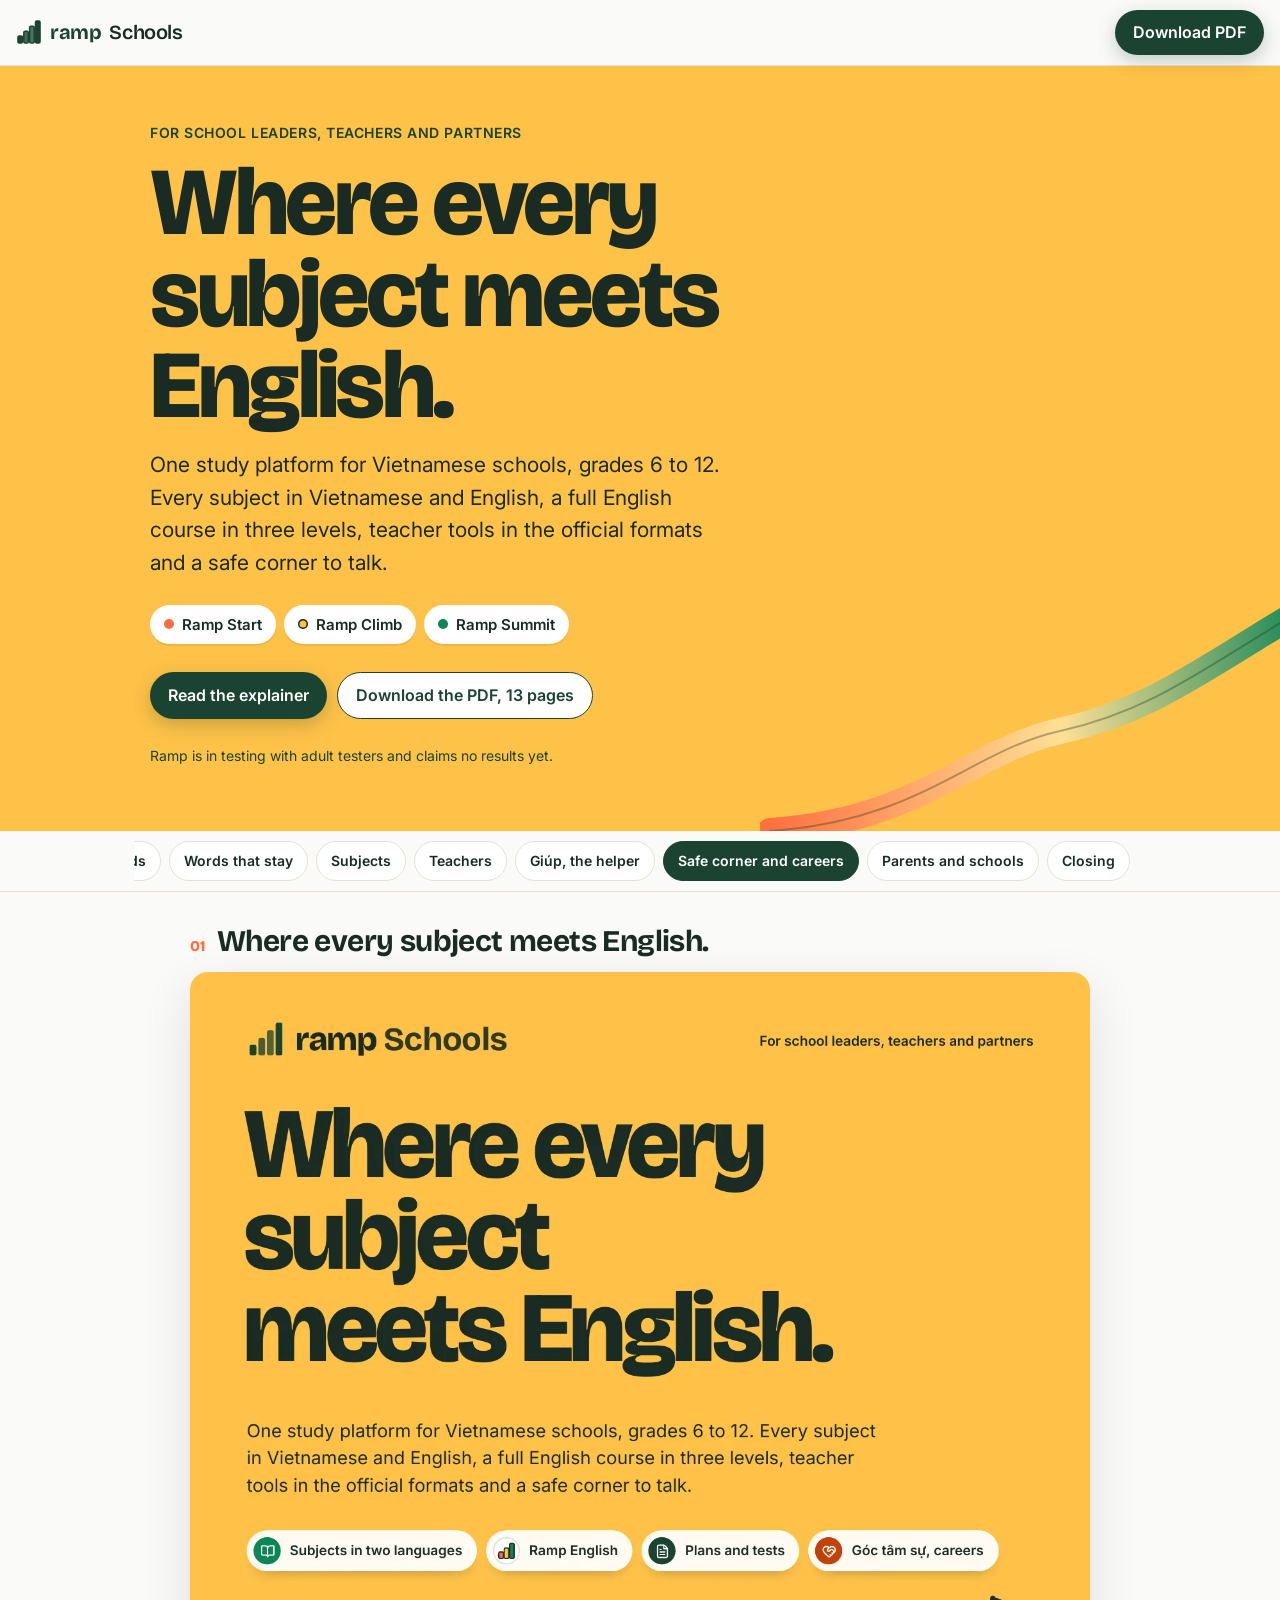
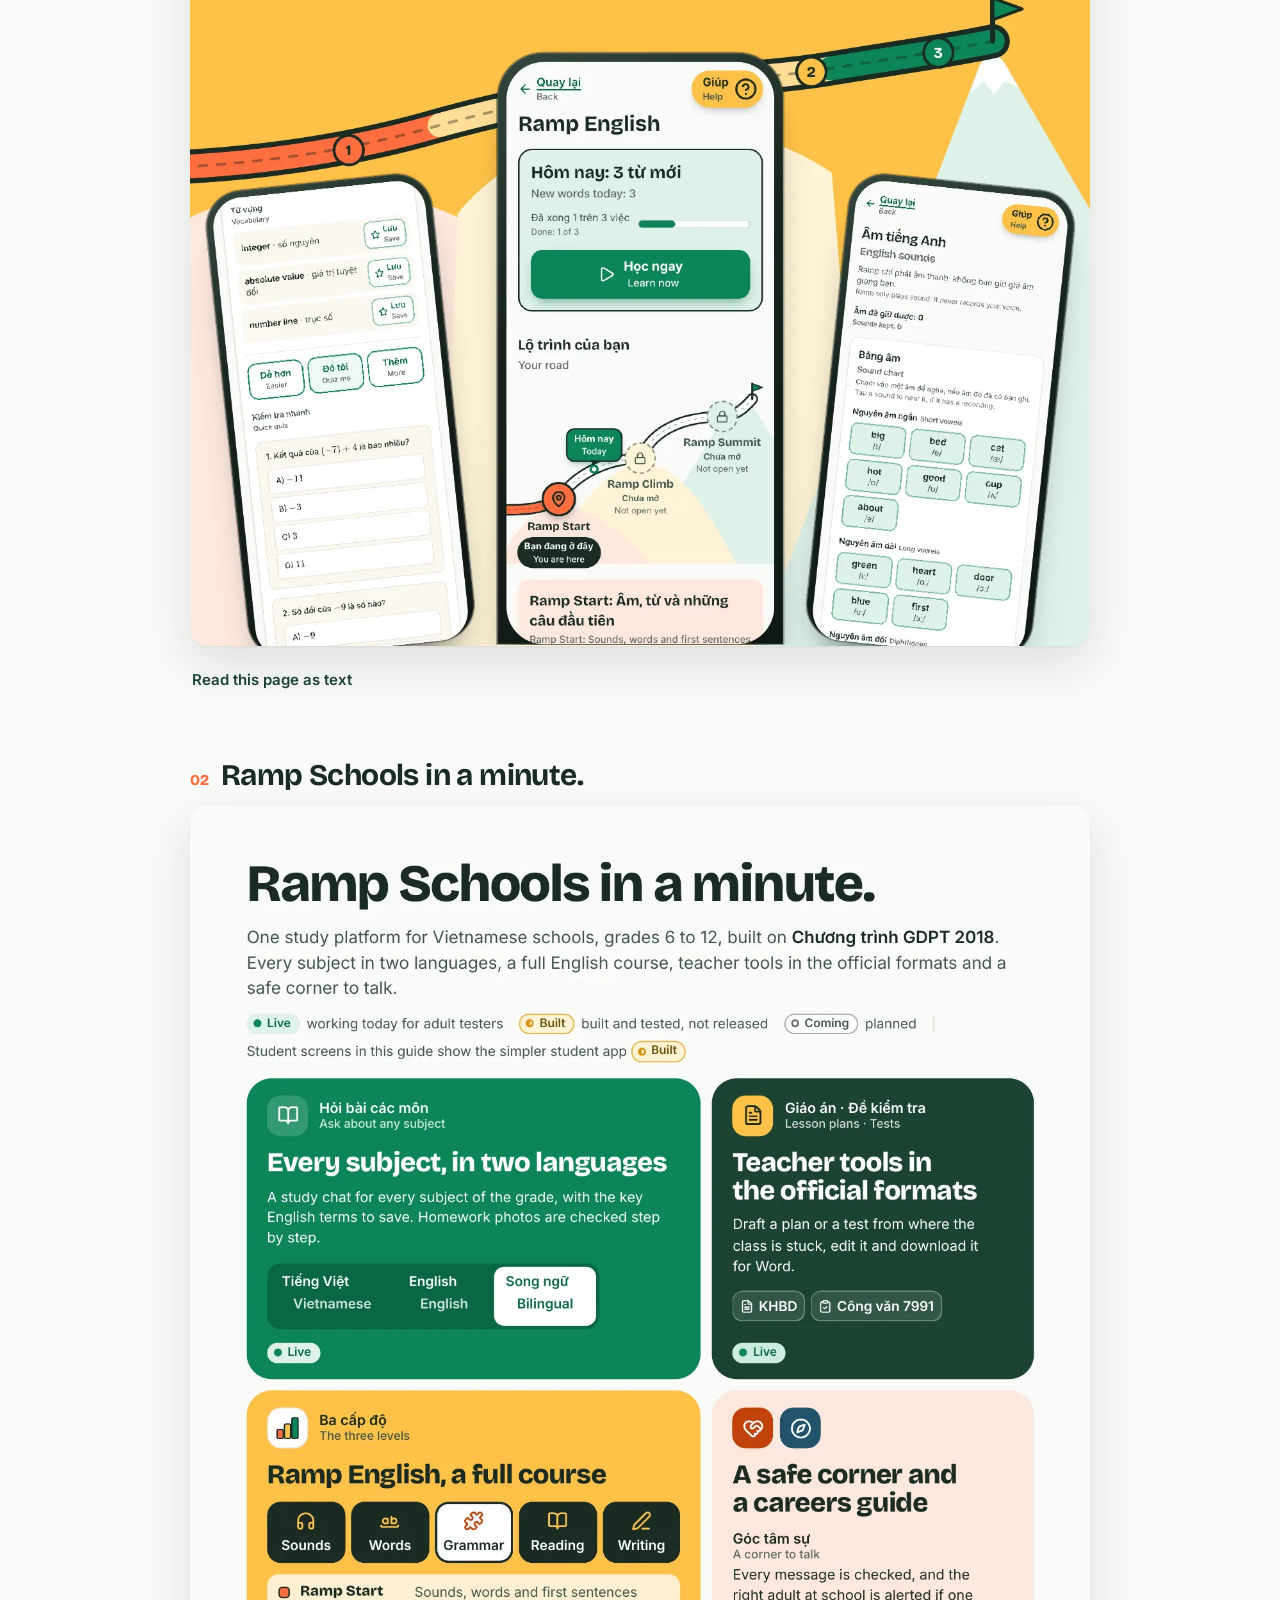
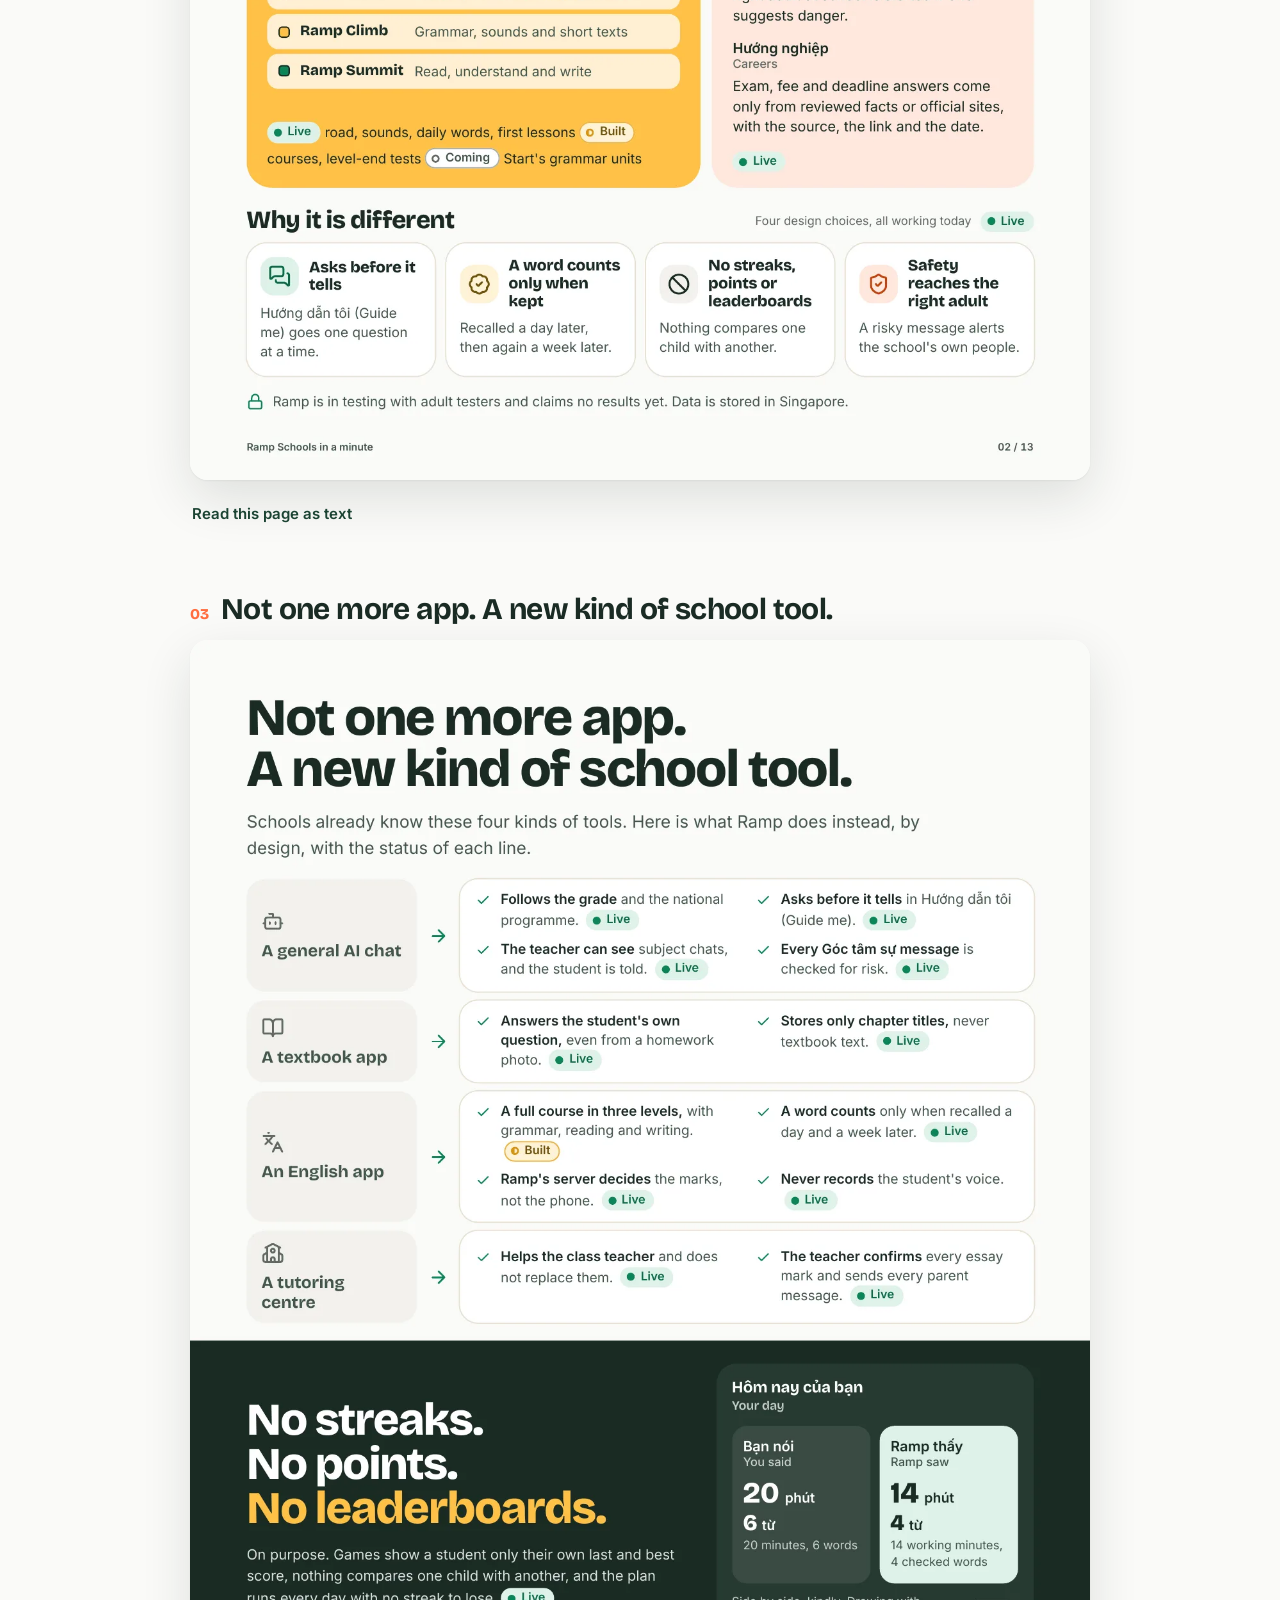
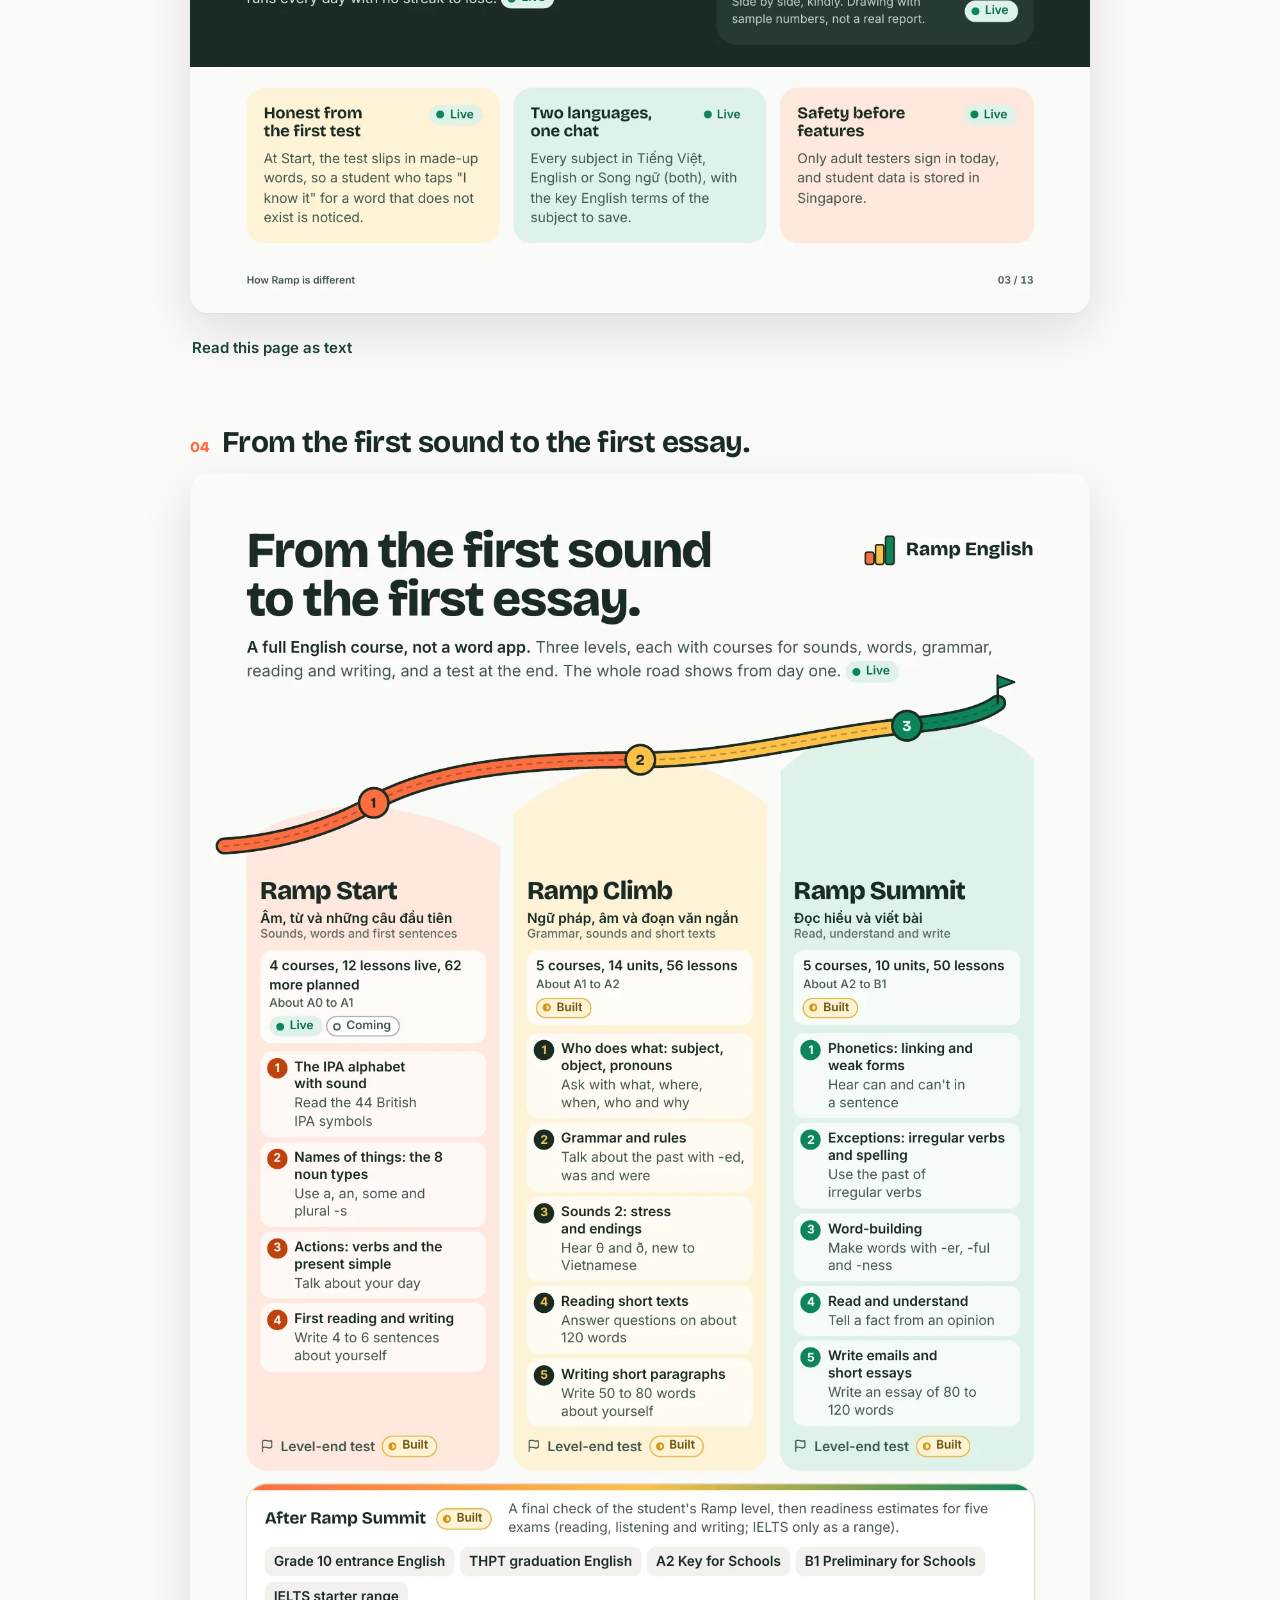
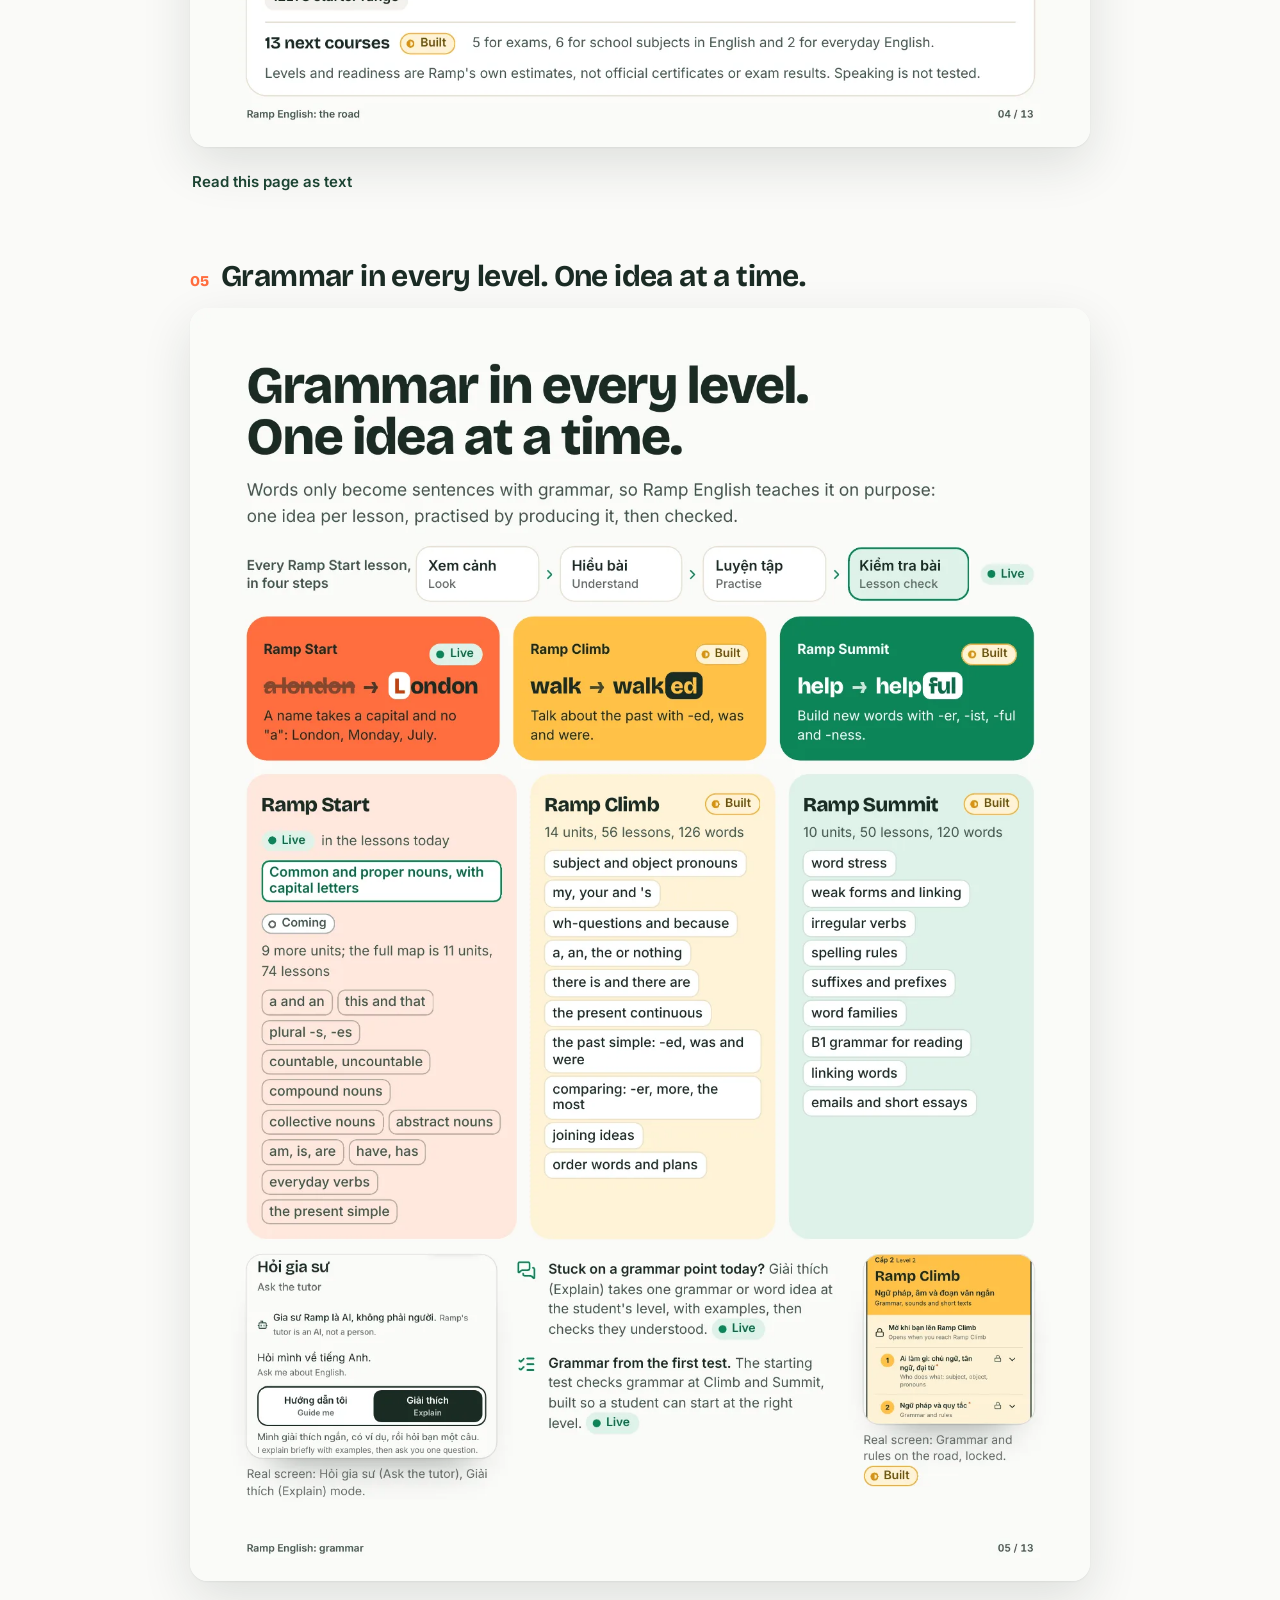
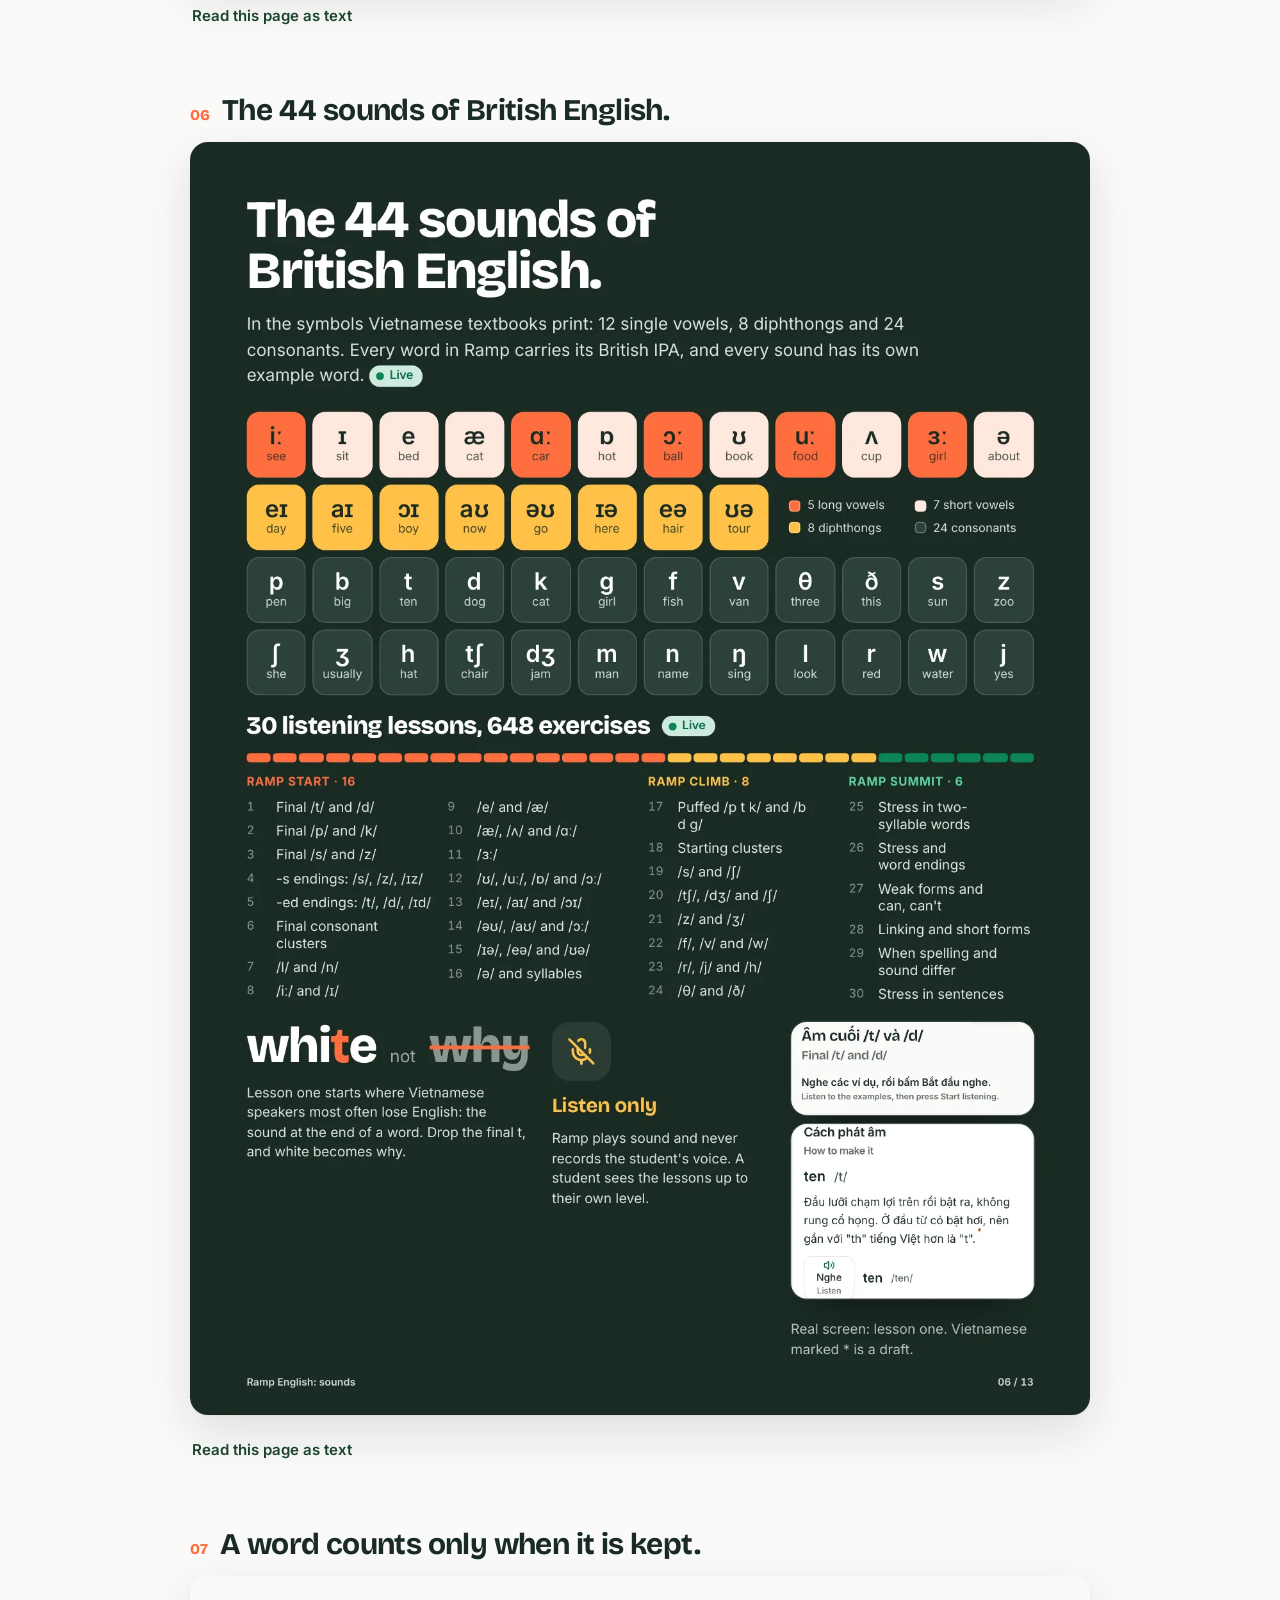
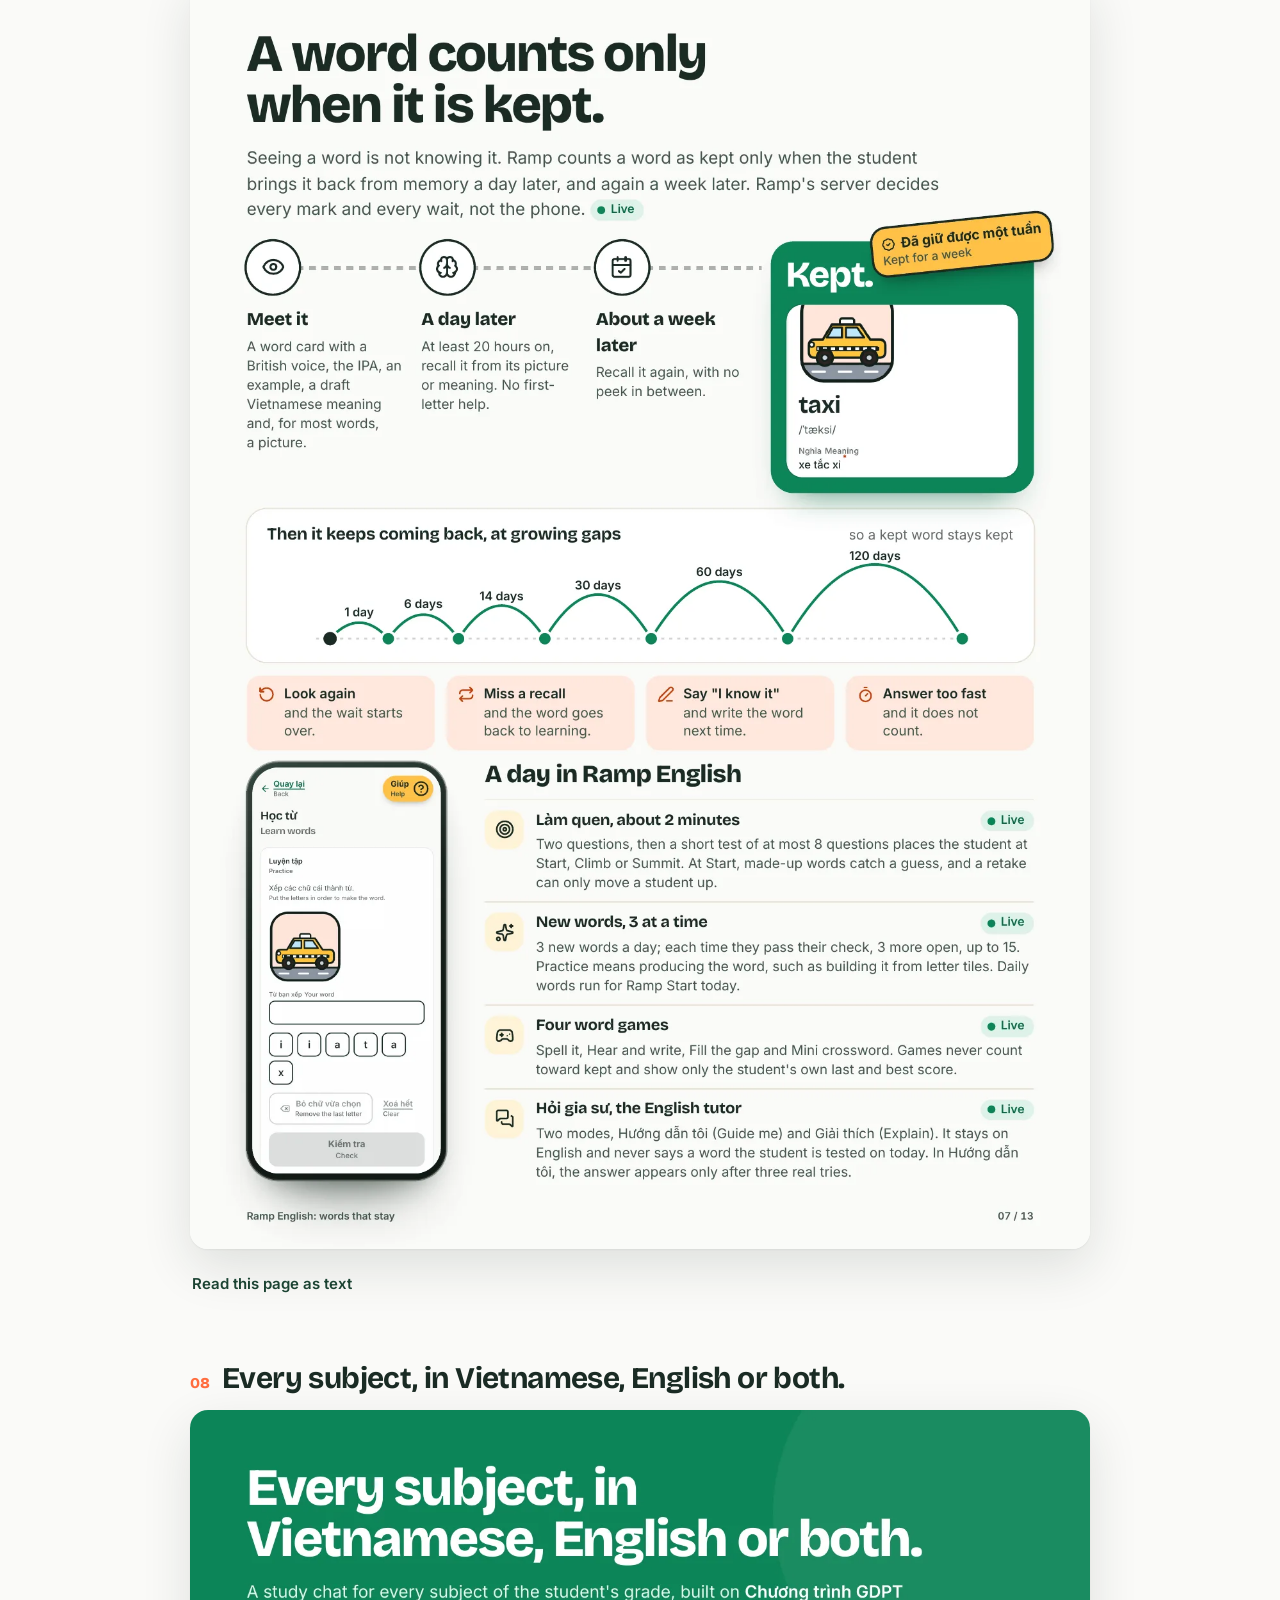
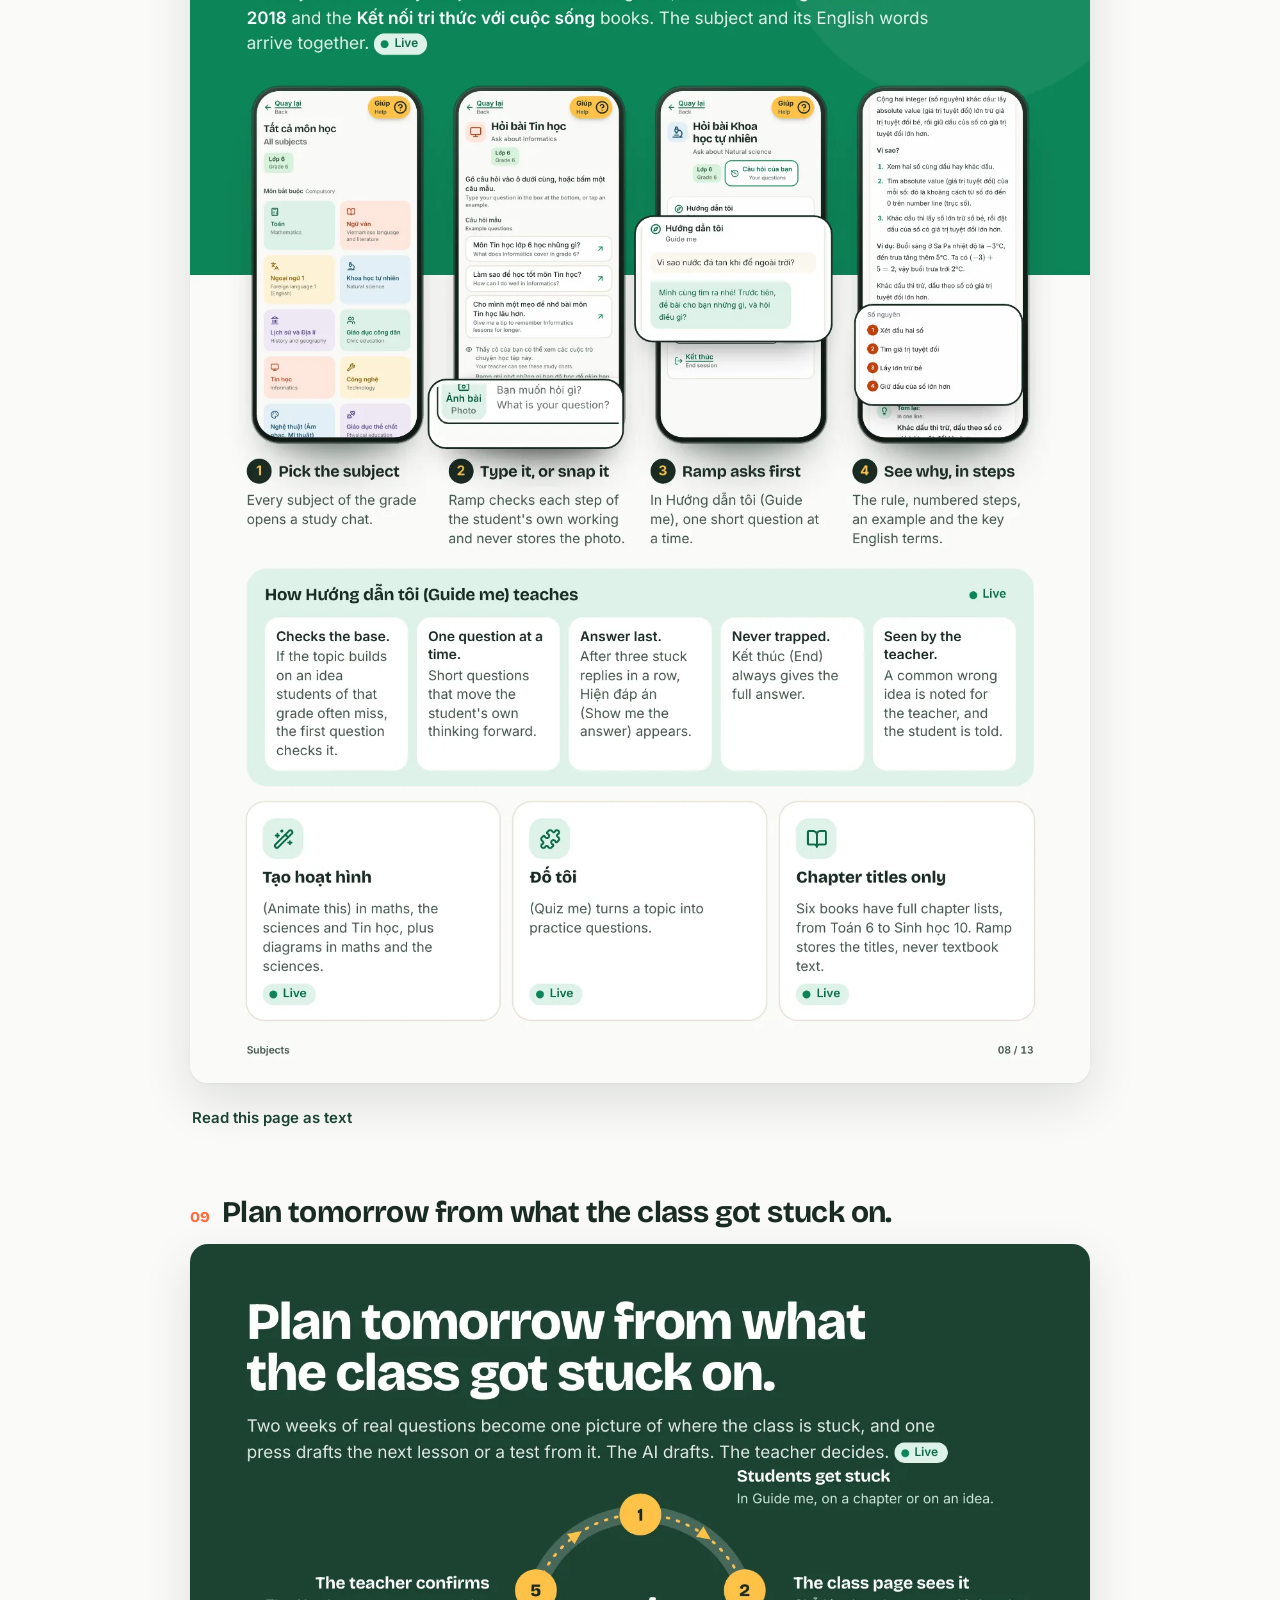
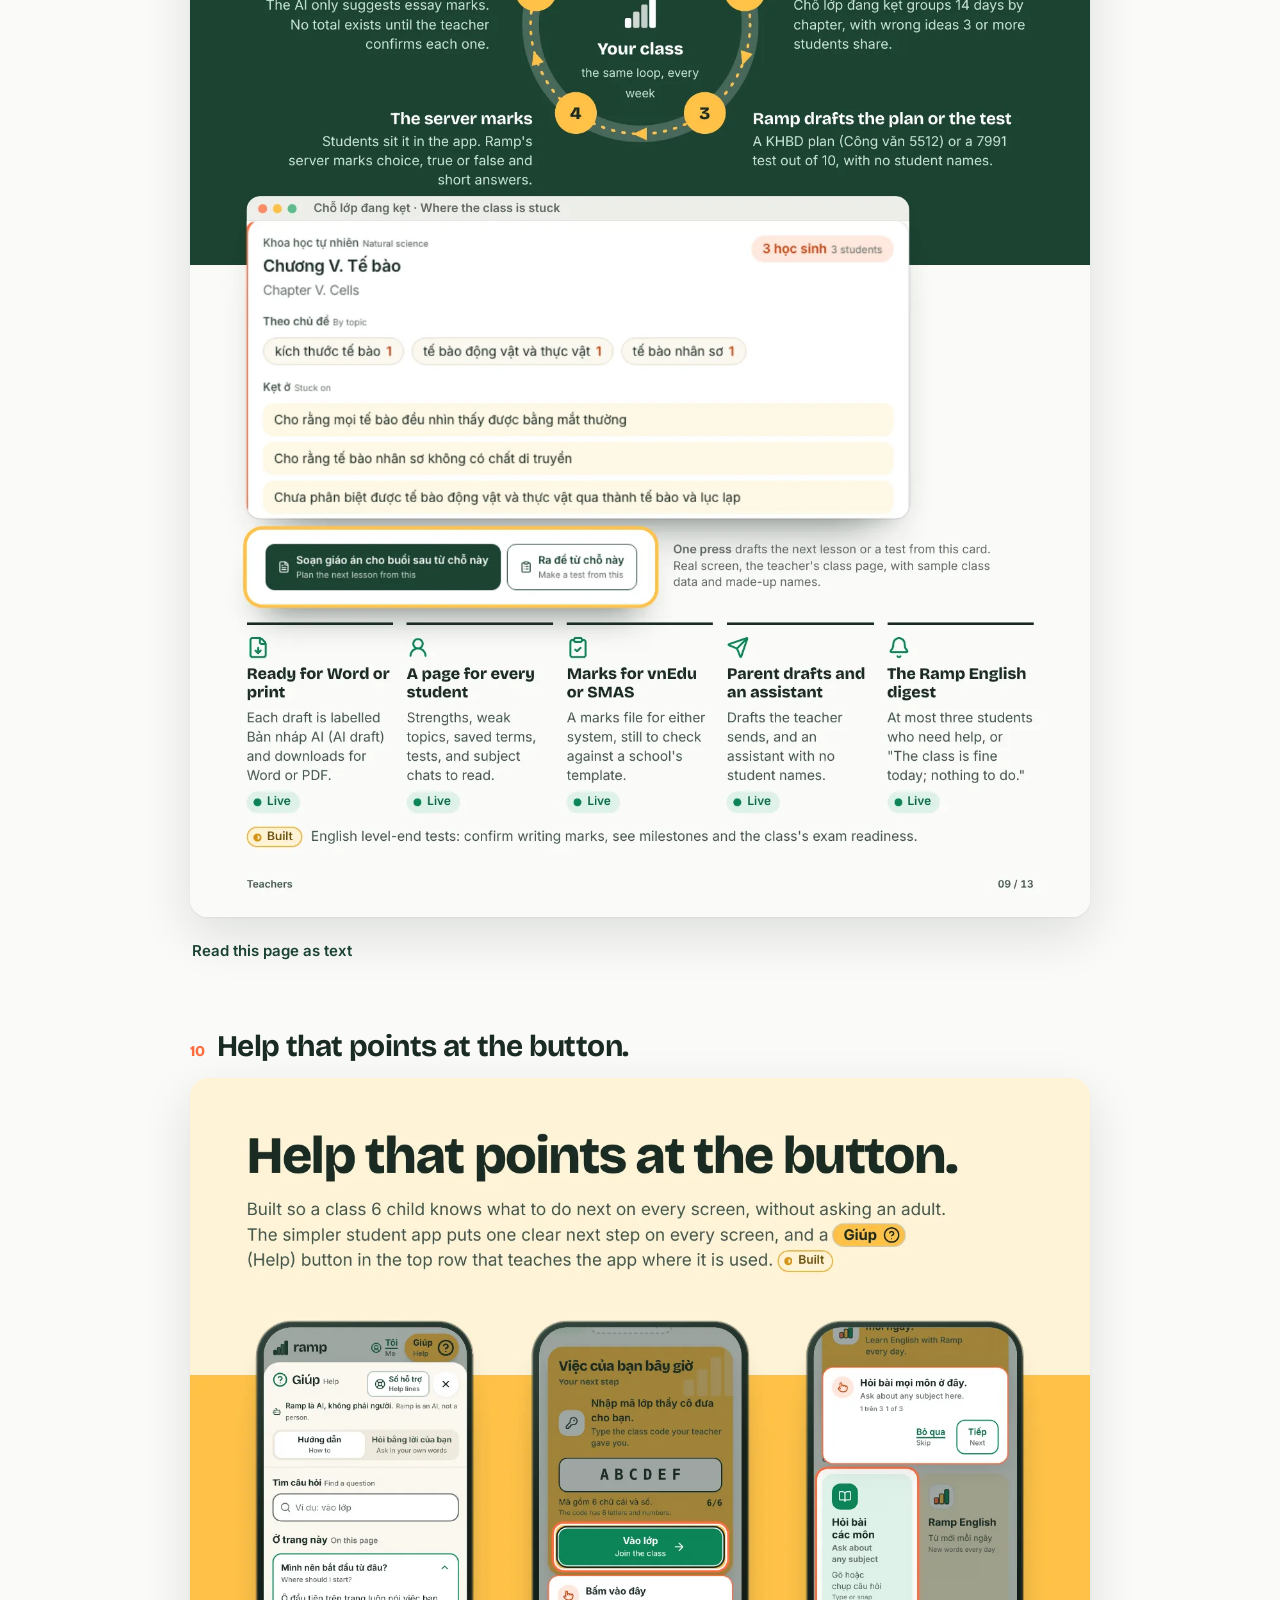
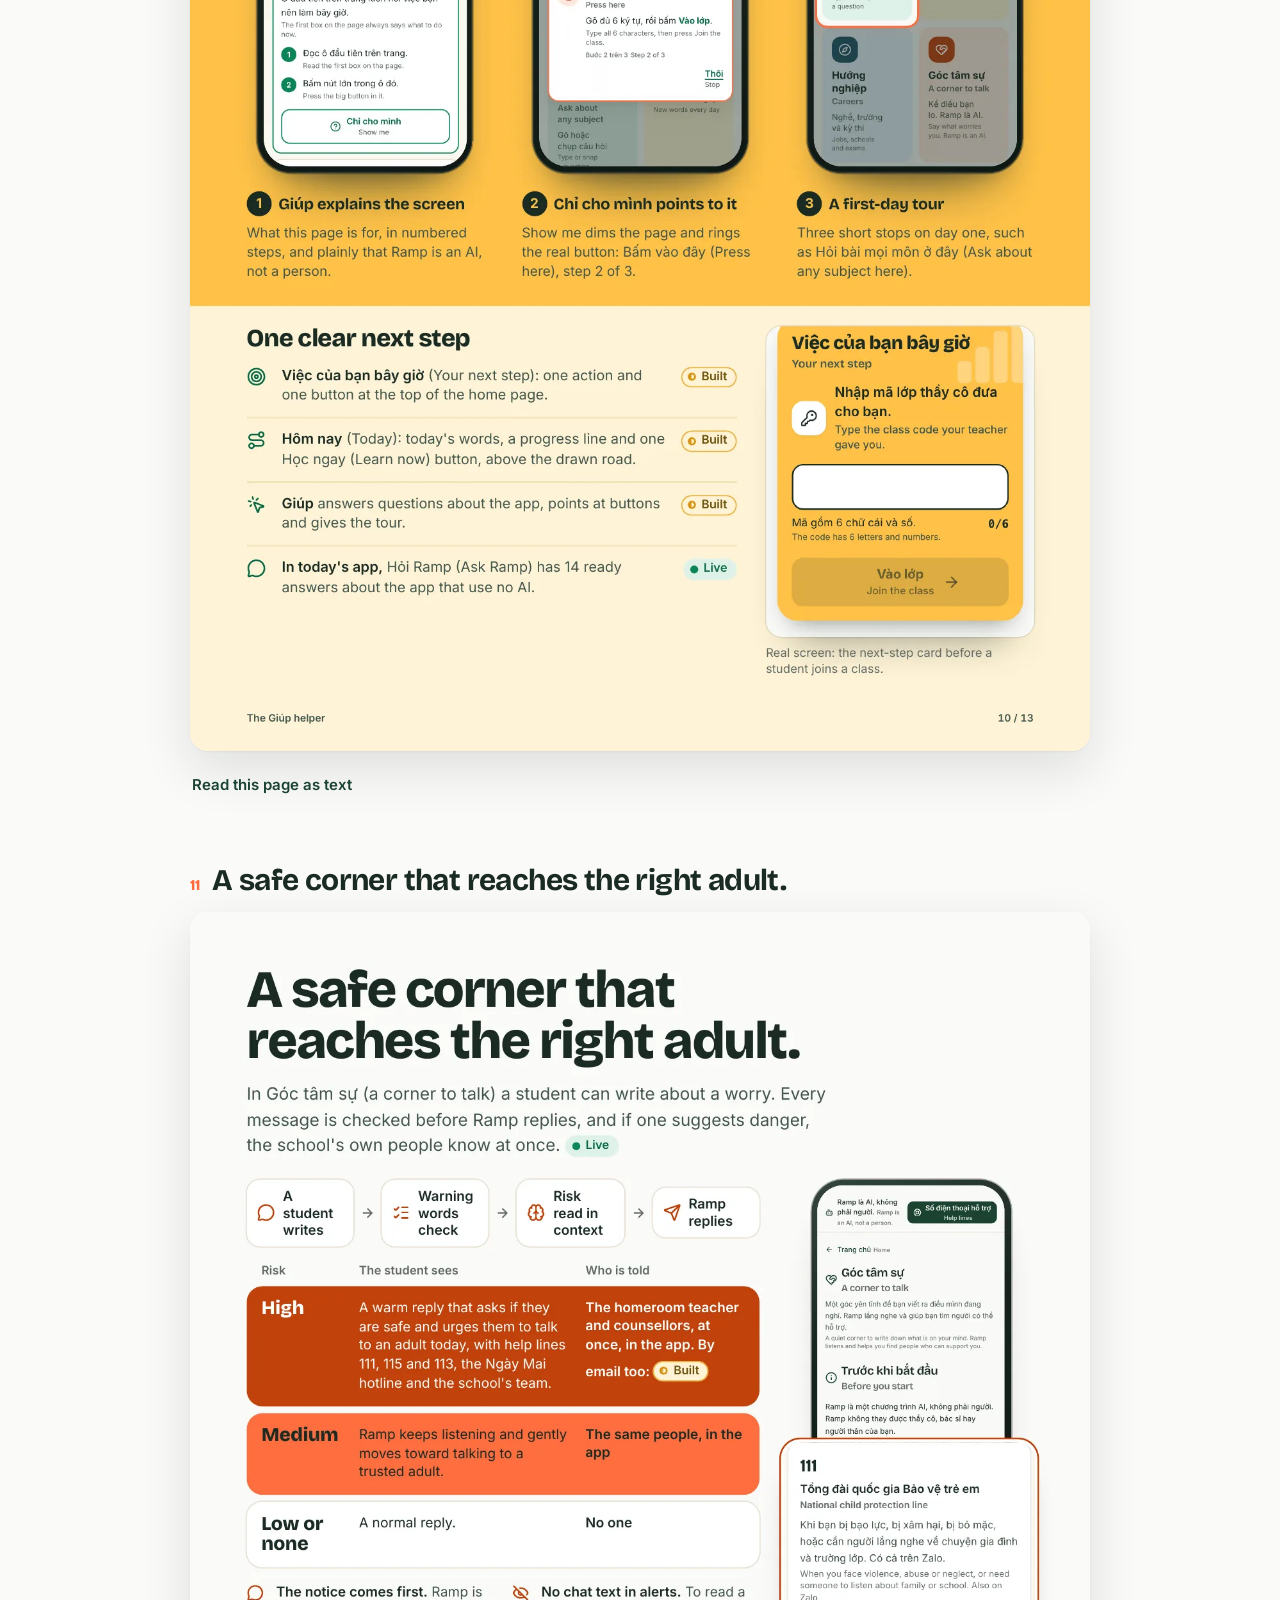
==== index.html @ a2253516 "Ramp Schools explainer: web version with the PDF Co-Authored-By: Claude Opus 5.5 <noreply@anthropic." ====
<!doctype html>
<html lang="en">
<head>
<meta charset="utf-8">
<meta name="viewport" content="width=device-width,initial-scale=1,viewport-fit=cover">
<meta name="robots" content="noindex, nofollow">
<title>Ramp Schools</title>
<meta name="description" content="Ramp Schools for Vietnamese schools, grades 6 to 12: every subject in Vietnamese and English, a full English course in three levels, teacher tools in the official formats and a safe corner to talk.">
<meta property="og:title" content="Ramp Schools: where every subject meets English">
<meta property="og:description" content="Every subject in two languages, Ramp English as a full course in three levels, teacher tools in the official formats and a safe corner to talk.">
<meta property="og:type" content="website">
<meta property="og:image" content="https://pr3n3v.github.io/ramp-schools-explainer/og.png">
<meta name="twitter:card" content="summary_large_image">
<meta name="color-scheme" content="light">
<meta name="theme-color" content="#FFC248">
<link rel="icon" type="image/svg+xml" href="favicon.svg">
<link rel="preconnect" href="https://fonts.googleapis.com">
<link rel="preconnect" href="https://fonts.gstatic.com" crossorigin>
<link href="https://fonts.googleapis.com/css2?family=Bricolage+Grotesque:opsz,wght@12..96,600..800&family=Inter:wght@400;500;600;700&display=swap" rel="stylesheet">
<style>
:root{--sun:#FFC248;--coral:#FF6D3F;--green:#0D8558;--forest:#1B4332;--ink:#1A2B24;--soft:#4A5A53;--page:#FAFAF8;--line:#E8E0D2;--white:#fff}
*{box-sizing:border-box}
html{scroll-behavior:smooth;color-scheme:light}
@media (prefers-reduced-motion:reduce){html{scroll-behavior:auto}}
body{margin:0;background:var(--page);color:var(--ink);font:16px/1.55 Inter,system-ui,-apple-system,sans-serif;-webkit-font-smoothing:antialiased}
a{color:inherit}
.bar{position:sticky;top:0;z-index:10;display:flex;align-items:center;justify-content:space-between;gap:12px;padding:10px 16px;background:rgba(250,250,248,.92);backdrop-filter:saturate(1.4) blur(10px);border-bottom:1px solid var(--line)}
.brand{display:flex;align-items:center;gap:8px;font:700 20px/1 "Bricolage Grotesque",Inter,sans-serif;letter-spacing:-.02em;text-decoration:none;color:var(--forest)}
.brand img{width:26px;height:26px}
.brand b{font-weight:600;color:var(--ink)}
.btn{display:inline-flex;align-items:center;justify-content:center;gap:8px;min-height:44px;padding:10px 18px;border-radius:999px;font-weight:600;text-decoration:none;transition:transform .15s ease,box-shadow .15s ease}
.btn:hover{transform:translateY(-1px)}
.btn.dark{background:var(--forest);color:#fff;box-shadow:0 6px 18px rgba(27,67,50,.25)}
.btn.light{background:#fff;color:var(--forest);border:1.5px solid var(--forest)}
.btn:focus-visible,.chips a:focus-visible,.sheet:focus-visible,summary:focus-visible{outline:3px solid var(--coral);outline-offset:3px}
.hero{background:var(--sun);padding:56px 16px 64px;overflow:hidden;position:relative}
.wrap{max-width:980px;margin:0 auto}
.kicker{font-weight:600;font-size:14px;letter-spacing:.04em;text-transform:uppercase;color:var(--forest)}
h1{font:800 clamp(44px,9vw,96px)/.95 "Bricolage Grotesque",Inter,sans-serif;letter-spacing:-.035em;margin:14px 0 18px;color:var(--ink);max-width:12ch}
.lead{font-size:clamp(17px,2.2vw,21px);max-width:44ch;margin:0 0 26px;color:var(--ink)}
.pills{display:flex;flex-wrap:wrap;gap:8px;margin:0 0 28px;padding:0;list-style:none}
.pills li{background:#fff;border-radius:999px;padding:8px 14px;font-weight:600;font-size:15px;box-shadow:0 2px 0 rgba(26,43,36,.08)}
.pills li i{display:inline-block;width:10px;height:10px;border-radius:50%;margin-right:8px;vertical-align:1px}
.cta{display:flex;flex-wrap:wrap;gap:10px}
.road{position:absolute;right:-40px;bottom:-10px;width:min(560px,80vw);opacity:.95;pointer-events:none}
.road path{stroke-dasharray:1400;stroke-dashoffset:1400;animation:draw 2.2s .3s cubic-bezier(.6,.1,.2,1) forwards}
@keyframes draw{to{stroke-dashoffset:0}}
@media (prefers-reduced-motion:reduce){.road path{animation:none;stroke-dashoffset:0}}
.note{margin:26px 0 0;font-size:14px;color:var(--forest);display:flex;gap:8px;align-items:center}
.chipsbar{position:sticky;top:65px;z-index:9;background:var(--page);border-bottom:1px solid var(--line)}
.chips{display:flex;gap:8px;overflow-x:auto;padding:10px 16px;scrollbar-width:none;max-width:1012px;margin:0 auto}
.chips::-webkit-scrollbar{display:none}
.chips a{flex:none;text-decoration:none;font-size:14px;font-weight:600;padding:8px 14px;border-radius:999px;background:#fff;border:1px solid var(--line);min-height:36px;display:flex;align-items:center}
.chips a.on{background:var(--forest);color:#fff;border-color:var(--forest)}
main{padding:32px 16px 16px}
.page{max-width:900px;margin:0 auto 56px;scroll-margin-top:130px}
.cap{display:flex;align-items:baseline;gap:12px;margin:0 0 14px}
.num{font:800 15px/1 "Bricolage Grotesque",Inter,sans-serif;color:var(--coral)}
h2{font:700 clamp(22px,3.2vw,30px)/1.15 "Bricolage Grotesque",Inter,sans-serif;letter-spacing:-.02em;margin:0}
.sheet{display:block;border-radius:18px;overflow:hidden;background:#fff;box-shadow:0 1px 2px rgba(26,43,36,.06),0 18px 50px rgba(26,43,36,.12);transition:transform .25s ease,box-shadow .25s ease}
.sheet:hover{transform:translateY(-3px);box-shadow:0 2px 4px rgba(26,43,36,.08),0 26px 60px rgba(26,43,36,.16)}
.sheet img{display:block;width:100%;height:auto}
.reveal{opacity:0;transform:translateY(24px);transition:opacity .6s ease,transform .6s ease}
.reveal.in{opacity:1;transform:none}
@media (prefers-reduced-motion:reduce){.reveal{opacity:1;transform:none;transition:none}}
details.text{margin:12px 2px 0;font-size:15px;color:var(--soft)}
summary{cursor:pointer;font-weight:600;color:var(--forest);min-height:44px;display:flex;align-items:center}
details.text div{background:#fff;border:1px solid var(--line);border-radius:12px;padding:6px 16px;margin-top:6px}
details.text p{margin:10px 0}
.closing{background:var(--forest);color:#fff;padding:64px 16px;margin-top:24px}
.closing h2{font-size:clamp(30px,5vw,52px);color:#fff;max-width:16ch}
.closing p{max-width:52ch;font-size:18px;color:#E5F1EA}
.closing .btn.dark{background:var(--sun);color:var(--ink);box-shadow:none}
.closing .btn.light{background:transparent;color:#fff;border-color:#fff}
footer{padding:24px 16px 40px;font-size:13px;color:var(--soft)}
footer p{max-width:980px;margin:6px auto}
@media (max-width:520px){.bar .btn{padding:8px 14px;font-size:14px}.hero{padding-top:40px}.chipsbar{top:61px}}
</style>
</head>
<body>
<header class="bar">
  <a class="brand" href="#top" aria-label="Ramp Schools, back to top"><img src="favicon.svg" alt="" width="26" height="26">ramp <b>Schools</b></a>
  <a class="btn dark" href="Ramp-Schools-explainer.pdf" download>Download PDF</a>
</header>
<div class="hero" id="top">
  <svg class="road" viewBox="0 0 560 260" aria-hidden="true"><defs><linearGradient id="g" x1="0" x2="1"><stop offset="0" stop-color="#FF6D3F"/><stop offset=".55" stop-color="#FFE29A"/><stop offset="1" stop-color="#0D8558"/></linearGradient></defs><path d="M10 250 C 160 240, 210 170, 300 150 S 440 90, 540 30" fill="none" stroke="url(#g)" stroke-width="26" stroke-linecap="round"/><path d="M10 250 C 160 240, 210 170, 300 150 S 440 90, 540 30" fill="none" stroke="#1A2B24" stroke-width="2" stroke-dasharray="10 12" stroke-linecap="round" opacity=".35"/></svg>
  <div class="wrap">
    <div class="kicker">For school leaders, teachers and partners</div>
    <h1>Where every subject meets English.</h1>
    <p class="lead">One study platform for Vietnamese schools, grades 6 to 12. Every subject in Vietnamese and English, a full English course in three levels, teacher tools in the official formats and a safe corner to talk.</p>
    <ul class="pills">
      <li><i style="background:#FF6D3F"></i>Ramp Start</li>
      <li><i style="background:#FFC248;box-shadow:inset 0 0 0 1.5px #1A2B24"></i>Ramp Climb</li>
      <li><i style="background:#0D8558"></i>Ramp Summit</li>
    </ul>
    <div class="cta">
      <a class="btn dark" href="#minute">Read the explainer</a>
      <a class="btn light" href="Ramp-Schools-explainer.pdf" download>Download the PDF, 13 pages</a>
    </div>
    <p class="note">Ramp is in testing with adult testers and claims no results yet.</p>
  </div>
</div>
<nav class="chipsbar" aria-label="Sections"><div class="chips"><a href="#cover">Cover</a><a href="#minute">In a minute</a><a href="#different">Why it is different</a><a href="#road">The Ramp English road</a><a href="#grammar">Grammar</a><a href="#sounds">Sounds</a><a href="#kept">Words that stay</a><a href="#subjects">Subjects</a><a href="#teachers">Teachers</a><a href="#giup">Giúp, the helper</a><a href="#safe">Safe corner and careers</a><a href="#parents">Parents and schools</a><a href="#close">Closing</a></div></nav>
<main>
<section class="page" id="cover" aria-labelledby="h-cover">
  <div class="cap"><span class="num">01</span><h2 id="h-cover">Where every subject meets English.</h2></div>
  <a class="sheet" href="pages/page-01.webp" aria-label="Open page 1 full size">
    <img src="pages/page-01.webp" width="1405" height="1988" loading="eager" decoding="async" alt="Page 1 of the Ramp Schools explainer: Where every subject meets English.">
  </a>
  <details class="text"><summary>Read this page as text</summary><div><p>ramp Schools</p><p>For school leaders, teachers and partners</p><p>Where every subject meets English. One study platform for Vietnamese schools, grades 6 to 12. Every subject in Vietnamese and English, a full English course in three levels, teacher tools in the official formats and a safe corner to talk.</p><p>Subjects in two languages</p><p>Ramp English</p><p>Plans and tests</p><p>Góc tâm sự, careers</p><p>3 2</p><p>1</p></div></details>
</section>
<section class="page" id="minute" aria-labelledby="h-minute">
  <div class="cap"><span class="num">02</span><h2 id="h-minute">Ramp Schools in a minute.</h2></div>
  <a class="sheet" href="pages/page-02.webp" aria-label="Open page 2 full size">
    <img src="pages/page-02.webp" width="1405" height="1988" loading="eager" decoding="async" alt="Page 2 of the Ramp Schools explainer: Ramp Schools in a minute.">
  </a>
  <details class="text"><summary>Read this page as text</summary><div><p>Ramp Schools in a minute. One study platform for Vietnamese schools, grades 6 to 12, built on Chương trình GDPT 2018. Every subject in two languages, a full English course, teacher tools in the official formats and a safe corner to talk. Live</p><p>working today for adult testers</p><p>Built</p><p>built and tested, not released</p><p>Student screens in this guide show the simpler student app</p><p>Giáo án · Đề kiểm tra</p><p>Ask about any subject</p><p>Lesson plans · Tests</p><p>Every subject, in two languages A study chat for every subject of the grade, with the key English terms to save. Homework photos are checked step by step. English</p><p>Vietnamese</p><p>planned</p><p>Built</p><p>Hỏi bài các môn</p><p>Tiếng Việt</p><p>Coming</p><p>Song ngữ</p><p>English</p><p>Bilingual</p><p>Teacher tools in the official formats Draft a plan or a test from where the class is stuck, edit it and download it for Word. KHBD</p><p>Live</p><p>Công văn 7991</p><p>Live</p><p>Ba cấp độ</p><p>The three levels</p><p>Ramp English, a full course Sounds</p><p>Words</p><p>Grammar</p><p>Reading</p><p>A safe corner and a careers guide Writing</p><p>Ramp Start</p><p>Sounds, words and first sentences</p><p>Ramp Climb</p><p>Grammar, sounds and short texts</p><p>road, sounds, daily words, first lessons</p><p>courses, level-end tests</p><p>Coming</p><p>Built</p><p>Start&#x27;s grammar units</p><p>Why it is different Asks before it tells Hướng dẫn tôi (Guide me) goes one question at a time.</p><p>A corner to talk</p><p>Every message is checked, and the right adult at school is alerted if one suggests danger. Hướng nghiệp Careers</p><p>Ramp Summit Read, understand and write</p><p>Live</p><p>Góc tâm sự</p><p>Exam, fee and deadline answers come only from reviewed facts or official sites, with the source, the link and the date. Live</p><p>Four design choices, all working today</p><p>A word counts only when kept</p><p>No streaks, points or leaderboards</p><p>Recalled a day later, then again a week later.</p><p>Nothing compares one child with another.</p><p>Live</p><p>Safety reaches the right adult A risky message alerts the school&#x27;s own people.</p><p>Ramp is in testing with adult testers and claims no results yet. Data is stored in Singapore. Ramp Schools in a minute</p></div></details>
</section>
<section class="page" id="different" aria-labelledby="h-different">
  <div class="cap"><span class="num">03</span><h2 id="h-different">Not one more app. A new kind of school tool.</h2></div>
  <a class="sheet" href="pages/page-03.webp" aria-label="Open page 3 full size">
    <img src="pages/page-03.webp" width="1405" height="1988" loading="lazy" decoding="async" alt="Page 3 of the Ramp Schools explainer: Not one more app. A new kind of school tool.">
  </a>
  <details class="text"><summary>Read this page as text</summary><div><p>Not one more app. A new kind of school tool. Schools already know these four kinds of tools. Here is what Ramp does instead, by design, with the status of each line. Follows the grade and the national programme.</p><p>A general AI chat</p><p>A textbook app</p><p>Asks before it tells in Hướng dẫn tôi</p><p>Live</p><p>(Guide me).</p><p>Live</p><p>The teacher can see subject chats, Live and the student is told.</p><p>Every Góc tâm sự message is Live checked for risk.</p><p>Answers the student&#x27;s own question, even from a homework Live photo.</p><p>Stores only chapter titles, never</p><p>A full course in three levels, with grammar, reading and writing.</p><p>A word counts only when recalled a</p><p>textbook text.</p><p>Live</p><p>day and a week later.</p><p>Live</p><p>Built</p><p>An English app</p><p>Ramp&#x27;s server decides the marks, not the phone.</p><p>Never records the student&#x27;s voice.</p><p>Live</p><p>Live</p><p>Helps the class teacher and does not replace them.</p><p>A tutoring centre</p><p>The teacher confirms every essay mark and sends every parent Live message.</p><p>Live</p><p>No streaks. No points. No leaderboards.</p><p>Hôm nay của bạn Your day</p><p>Honest from the first test</p><p>Live</p><p>At Start, the test slips in made-up words, so a student who taps &quot;I know it&quot; for a word that does not exist is noticed.</p><p>How Ramp is different</p><p>Two languages, one chat</p><p>20 phút</p><p>14 phút</p><p>20 minutes, 6 words</p><p>14 working minutes, 4 checked words</p><p>Ramp saw</p><p>6 từ</p><p>score, nothing compares one child with another, and the plan Live</p><p>Ramp thấy</p><p>You said</p><p>On purpose. Games show a student only their own last and best runs every day with no streak to lose.</p><p>Bạn nói</p><p>4 từ</p><p>Side by side, kindly. Drawing with sample numbers, not a real report.</p><p>Live</p><p>Every subject in Tiếng Việt, English or Song ngữ (both), with the key English terms of the subject to save.</p><p>Safety before features</p><p>Live</p><p>Live</p><p>Only adult testers sign in today, and student data is stored in Singapore.</p></div></details>
</section>
<section class="page" id="road" aria-labelledby="h-road">
  <div class="cap"><span class="num">04</span><h2 id="h-road">From the first sound to the first essay.</h2></div>
  <a class="sheet" href="pages/page-04.webp" aria-label="Open page 4 full size">
    <img src="pages/page-04.webp" width="1405" height="1988" loading="lazy" decoding="async" alt="Page 4 of the Ramp Schools explainer: From the first sound to the first essay.">
  </a>
  <details class="text"><summary>Read this page as text</summary><div><p>From the first sound to the first essay.</p><p>Ramp English</p><p>A full English course, not a word app. Three levels, each with courses for sounds, words, grammar, Live reading and writing, and a test at the end. The whole road shows from day one. 3 2 1</p><p>Ramp Start</p><p>Ramp Climb</p><p>Ramp Summit</p><p>Âm, từ và những câu đầu tiên</p><p>Ngữ pháp, âm và đoạn văn ngắn</p><p>Đọc hiểu và viết bài</p><p>4 courses, 12 lessons live, 62 more planned</p><p>5 courses, 14 units, 56 lessons</p><p>5 courses, 10 units, 50 lessons</p><p>About A1 to A2</p><p>About A2 to B1</p><p>Sounds, words and first sentences</p><p>Grammar, sounds and short texts</p><p>About A0 to A1 Live</p><p>Read, understand and write</p><p>Built</p><p>Built</p><p>Coming</p><p>1</p><p>The IPA alphabet with sound Read the 44 British IPA symbols</p><p>2</p><p>Names of things: the 8 noun types Use a, an, some and plural -s</p><p>3</p><p>Actions: verbs and the present simple Talk about your day</p><p>4</p><p>First reading and writing Write 4 to 6 sentences about yourself</p><p>Level-end test</p><p>Built</p><p>After Ramp Summit Grade 10 entrance English</p><p>1</p><p>Who does what: subject, object, pronouns Ask with what, where, when, who and why</p><p>1</p><p>Phonetics: linking and weak forms Hear can and can&#x27;t in a sentence</p><p>2</p><p>Grammar and rules Talk about the past with -ed, was and were</p><p>2</p><p>Exceptions: irregular verbs and spelling Use the past of irregular verbs</p><p>3</p><p>Sounds 2: stress and endings Hear θ and ð, new to Vietnamese</p><p>3</p><p>Word-building Make words with -er, -ful and -ness</p><p>4</p><p>Read and understand Tell a fact from an opinion</p><p>5</p><p>Write emails and short essays Write an essay of 80 to 120 words</p><p>4</p><p>Reading short texts Answer questions on about 120 words</p><p>5</p><p>Writing short paragraphs Write 50 to 80 words about yourself</p><p>Level-end test</p><p>Built</p><p>Built</p><p>Level-end test</p><p>Built</p><p>A final check of the student&#x27;s Ramp level, then readiness estimates for five exams (reading, listening and writing; IELTS only as a range).</p><p>THPT graduation English</p><p>A2 Key for Schools</p><p>B1 Preliminary for Schools</p><p>IELTS starter range</p><p>13 next courses</p><p>Built</p><p>5 for exams, 6 for school subjects in English and 2 for everyday English.</p><p>Levels and readiness are Ramp&#x27;s own estimates, not official certificates or exam results. Speaking is not tested. Ramp English: the road</p></div></details>
</section>
<section class="page" id="grammar" aria-labelledby="h-grammar">
  <div class="cap"><span class="num">05</span><h2 id="h-grammar">Grammar in every level. One idea at a time.</h2></div>
  <a class="sheet" href="pages/page-05.webp" aria-label="Open page 5 full size">
    <img src="pages/page-05.webp" width="1405" height="1988" loading="lazy" decoding="async" alt="Page 5 of the Ramp Schools explainer: Grammar in every level. One idea at a time.">
  </a>
  <details class="text"><summary>Read this page as text</summary><div><p>Grammar in every level. One idea at a time. Words only become sentences with grammar, so Ramp English teaches it on purpose: one idea per lesson, practised by producing it, then checked. Every Ramp Start lesson, in four steps</p><p>Xem cảnh</p><p>Hiểu bài</p><p>Luyện tập</p><p>Kiểm tra bài</p><p>Look</p><p>Understand</p><p>Practise</p><p>Lesson check</p><p>Ramp Start</p><p>Live</p><p>Ramp Climb</p><p>Built</p><p>Ramp Summit</p><p>Live</p><p>Built</p><p>a london → L ondon</p><p>walk → walk ed</p><p>help → help ful</p><p>A name takes a capital and no &quot;a&quot;: London, Monday, July.</p><p>Talk about the past with -ed, was and were.</p><p>Build new words with -er, -ist, -ful and -ness.</p><p>Ramp Start Live</p><p>Ramp Climb</p><p>in the lessons today</p><p>Common and proper nouns, with capital letters Coming</p><p>9 more units; the full map is 11 units, 74 lessons a and an</p><p>this and that</p><p>plural -s, -es countable, uncountable</p><p>collective nouns am, is, are</p><p>abstract nouns</p><p>have, has</p><p>Ramp Summit</p><p>Built</p><p>14 units, 56 lessons, 126 words</p><p>10 units, 50 lessons, 120 words</p><p>subject and object pronouns</p><p>word stress</p><p>my, your and &#x27;s</p><p>weak forms and linking</p><p>wh-questions and because</p><p>irregular verbs</p><p>a, an, the or nothing</p><p>spelling rules</p><p>there is and there are</p><p>suffixes and prefixes</p><p>the present continuous</p><p>word families</p><p>the past simple: -ed, was and were</p><p>B1 grammar for reading</p><p>comparing: -er, more, the most</p><p>compound nouns</p><p>Built</p><p>linking words emails and short essays</p><p>joining ideas order words and plans</p><p>everyday verbs the present simple</p><p>Stuck on a grammar point today? Giải thích (Explain) takes one grammar or word idea at the student&#x27;s level, with examples, then Live checks they understood. Grammar from the first test. The starting test checks grammar at Climb and Summit, built so a student can start at the right Live level. Real screen: Grammar and rules on the road, locked. Real screen: Hỏi gia sư (Ask the tutor), Giải thích (Explain) mode.</p><p>Ramp English: grammar</p><p>Built</p></div></details>
</section>
<section class="page" id="sounds" aria-labelledby="h-sounds">
  <div class="cap"><span class="num">06</span><h2 id="h-sounds">The 44 sounds of British English.</h2></div>
  <a class="sheet" href="pages/page-06.webp" aria-label="Open page 6 full size">
    <img src="pages/page-06.webp" width="1405" height="1988" loading="lazy" decoding="async" alt="Page 6 of the Ramp Schools explainer: The 44 sounds of British English.">
  </a>
  <details class="text"><summary>Read this page as text</summary><div><p>The 44 sounds of British English. In the symbols Vietnamese textbooks print: 12 single vowels, 8 diphthongs and 24 consonants. Every word in Ramp carries its British IPA, and every sound has its own example word. Live</p><p>see</p><p>iː</p><p>sit</p><p>bed</p><p>e</p><p>æ</p><p>ɑː car</p><p>hot</p><p>ɒ</p><p>ɔː ball</p><p>book</p><p>eɪ</p><p>aɪ</p><p>ɔɪ</p><p>aʊ</p><p>əʊ</p><p>ɪə</p><p>eə</p><p>ʊə</p><p>day</p><p>p</p><p>pen</p><p>ʃ</p><p>she</p><p>ɪ</p><p>five</p><p>b</p><p>big</p><p>ʒ</p><p>usually</p><p>cat</p><p>boy</p><p>now</p><p>t</p><p>go</p><p>d</p><p>ten</p><p>h</p><p>hat</p><p>k</p><p>hair</p><p>g</p><p>dog</p><p>cat</p><p>tʃ</p><p>dʒ</p><p>chair</p><p>here</p><p>f</p><p>girl</p><p>jam</p><p>fish</p><p>m</p><p>n</p><p>man</p><p>name</p><p>30 listening lessons, 648 exercises RAMP START · 16</p><p>Final /t/ and /d/</p><p>9</p><p>/e/ and /æ/</p><p>2</p><p>Final /p/ and /k/</p><p>10</p><p>/æ/, /ʌ/ and /ɑː/</p><p>3</p><p>Final /s/ and /z/</p><p>11</p><p>/ɜː/</p><p>4</p><p>-s endings: /s/, /z/, /ɪz/</p><p>12</p><p>/ʊ/, /uː/, /ɒ/ and /ɔː/</p><p>5</p><p>-ed endings: /t/, /d/, /ɪd/</p><p>13</p><p>/eɪ/, /aɪ/ and /ɔɪ/</p><p>6</p><p>Final consonant clusters</p><p>14</p><p>/əʊ/, /aʊ/ and /ɔː/</p><p>/l/ and /n/</p><p>8</p><p>/iː/ and /ɪ/</p><p>white</p><p>uː</p><p>food</p><p>tour</p><p>v</p><p>van</p><p>ŋ</p><p>sing</p><p>15 16</p><p>not</p><p>/ɪə/, /eə/ and /ʊə/ /ə/ and syllables</p><p>ʌ</p><p>cup</p><p>ɜː girl</p><p>ə</p><p>about</p><p>5 long vowels</p><p>7 short vowels</p><p>8 diphthongs</p><p>24 consonants</p><p>θ</p><p>three</p><p>l</p><p>look</p><p>ð</p><p>this</p><p>r</p><p>red</p><p>s</p><p>sun</p><p>w</p><p>water</p><p>z</p><p>zoo</p><p>j</p><p>yes</p><p>Live</p><p>RAMP CLIMB · 8</p><p>1</p><p>7</p><p>ʊ</p><p>RAMP SUMMIT · 6</p><p>17</p><p>Puffed /p t k/ and /b d g/</p><p>25</p><p>Stress in twosyllable words</p><p>18</p><p>Starting clusters</p><p>26</p><p>19</p><p>/s/ and /ʃ/</p><p>Stress and word endings</p><p>20</p><p>/tʃ/, /dʒ/ and /ʃ/</p><p>27</p><p>21</p><p>/z/ and /ʒ/</p><p>Weak forms and can, can&#x27;t</p><p>22</p><p>/f/, /v/ and /w/</p><p>28</p><p>Linking and short forms</p><p>23</p><p>/r/, /j/ and /h/</p><p>29</p><p>When spelling and sound differ</p><p>24</p><p>/θ/ and /ð/</p><p>30</p><p>Stress in sentences</p><p>why</p><p>Lesson one starts where Vietnamese speakers most often lose English: the</p><p>Listen only</p><p>sound at the end of a word. Drop the final t, and white becomes why.</p><p>Ramp plays sound and never records the student&#x27;s voice. A student sees the lessons up to their own level.</p><p>Real screen: lesson one. Vietnamese marked * is a draft. Ramp English: sounds</p></div></details>
</section>
<section class="page" id="kept" aria-labelledby="h-kept">
  <div class="cap"><span class="num">07</span><h2 id="h-kept">A word counts only when it is kept.</h2></div>
  <a class="sheet" href="pages/page-07.webp" aria-label="Open page 7 full size">
    <img src="pages/page-07.webp" width="1405" height="1988" loading="lazy" decoding="async" alt="Page 7 of the Ramp Schools explainer: A word counts only when it is kept.">
  </a>
  <details class="text"><summary>Read this page as text</summary><div><p>A word counts only when it is kept. Seeing a word is not knowing it. Ramp counts a word as kept only when the student brings it back from memory a day later, and again a week later. Ramp&#x27;s server decides every mark and every wait, not the phone. Live c một tuần</p><p>Đã giữ đượ</p><p>Kept. Meet it</p><p>A day later</p><p>A word card with a British voice, the IPA, an example, a draft Vietnamese meaning and, for most words, a picture.</p><p>At least 20 hours on, recall it from its picture or meaning. No firstletter help.</p><p>k</p><p>wee Kept for a</p><p>About a week later Recall it again, with no peek in between.</p><p>Then it keeps coming back, at growing gaps</p><p>so a kept word stays kept 120 days</p><p>1 day</p><p>Look again and the wait starts over.</p><p>6 days</p><p>14 days</p><p>30 days</p><p>Miss a recall and the word goes back to learning.</p><p>60 days</p><p>Say &quot;I know it&quot; and write the word next time.</p><p>Answer too fast and it does not count.</p><p>A day in Ramp English Làm quen, about 2 minutes</p><p>Live</p><p>Two questions, then a short test of at most 8 questions places the student at Start, Climb or Summit. At Start, made-up words catch a guess, and a retake can only move a student up.</p><p>New words, 3 at a time</p><p>Live</p><p>3 new words a day; each time they pass their check, 3 more open, up to 15. Practice means producing the word, such as building it from letter tiles. Daily words run for Ramp Start today.</p><p>Four word games</p><p>Live</p><p>Spell it, Hear and write, Fill the gap and Mini crossword. Games never count toward kept and show only the student&#x27;s own last and best score.</p><p>Hỏi gia sư, the English tutor</p><p>Live</p><p>Two modes, Hướng dẫn tôi (Guide me) and Giải thích (Explain). It stays on English and never says a word the student is tested on today. In Hướng dẫn tôi, the answer appears only after three real tries. Ramp English: words that stay</p></div></details>
</section>
<section class="page" id="subjects" aria-labelledby="h-subjects">
  <div class="cap"><span class="num">08</span><h2 id="h-subjects">Every subject, in Vietnamese, English or both.</h2></div>
  <a class="sheet" href="pages/page-08.webp" aria-label="Open page 8 full size">
    <img src="pages/page-08.webp" width="1405" height="1988" loading="lazy" decoding="async" alt="Page 8 of the Ramp Schools explainer: Every subject, in Vietnamese, English or both.">
  </a>
  <details class="text"><summary>Read this page as text</summary><div><p>Every subject, in Vietnamese, English or both. A study chat for every subject of the student&#x27;s grade, built on Chương trình GDPT 2018 and the Kết nối tri thức với cuộc sống books. The subject and its English words arrive together. Live</p><p>1</p><p>Pick the subject</p><p>2</p><p>Every subject of the grade opens a study chat.</p><p>Type it, or snap it</p><p>Ramp checks each step of the student&#x27;s own working and never stores the photo.</p><p>3</p><p>Ramp asks first</p><p>4</p><p>In Hướng dẫn tôi (Guide me), one short question at a time.</p><p>See why, in steps</p><p>The rule, numbered steps, an example and the key English terms.</p><p>How Hướng dẫn tôi (Guide me) teaches Checks the base. If the topic builds on an idea students of that grade often miss, the first question checks it.</p><p>One question at a time. Short questions that move the student&#x27;s own thinking forward.</p><p>Live</p><p>Answer last.</p><p>Never trapped.</p><p>After three stuck replies in a row, Hiện đáp án (Show me the answer) appears.</p><p>Kết thúc (End) always gives the full answer.</p><p>Seen by the teacher. A common wrong idea is noted for the teacher, and the student is told.</p><p>Tạo hoạt hình</p><p>Đố tôi</p><p>Chapter titles only</p><p>(Animate this) in maths, the sciences and Tin học, plus diagrams in maths and the sciences.</p><p>(Quiz me) turns a topic into practice questions.</p><p>Six books have full chapter lists, from Toán 6 to Sinh học 10. Ramp stores the titles, never textbook text.</p><p>Live</p><p>Subjects</p><p>Live</p><p>Live</p></div></details>
</section>
<section class="page" id="teachers" aria-labelledby="h-teachers">
  <div class="cap"><span class="num">09</span><h2 id="h-teachers">Plan tomorrow from what the class got stuck on.</h2></div>
  <a class="sheet" href="pages/page-09.webp" aria-label="Open page 9 full size">
    <img src="pages/page-09.webp" width="1405" height="1988" loading="lazy" decoding="async" alt="Page 9 of the Ramp Schools explainer: Plan tomorrow from what the class got stuck on.">
  </a>
  <details class="text"><summary>Read this page as text</summary><div><p>Plan tomorrow from what the class got stuck on. Two weeks of real questions become one picture of where the class is stuck, and one press drafts the next lesson or a test from it. The AI drafts. The teacher decides. Students get stuck</p><p>In Guide me, on a chapter or on an idea.</p><p>1</p><p>The teacher confirms The AI only suggests essay marks. No total exists until the teacher confirms each one.</p><p>Live</p><p>5</p><p>The class page sees it</p><p>2</p><p>Chỗ lớp đang kẹt groups 14 days by chapter, with wrong ideas 3 or more students share.</p><p>Your class the same loop, every week</p><p>The server marks</p><p>4</p><p>3</p><p>Students sit it in the app. Ramp&#x27;s server marks choice, true or false and short answers.</p><p>Ramp drafts the plan or the test A KHBD plan (Công văn 5512) or a 7991 test out of 10, with no student names.</p><p>Chỗ lớp đang kẹt · Where the class is stuck</p><p>One press drafts the next lesson or a test from this card. Real screen, the teacher&#x27;s class page, with sample class data and made-up names.</p><p>Ready for Word or print</p><p>A page for every student</p><p>Marks for vnEdu or SMAS</p><p>Parent drafts and an assistant</p><p>The Ramp English digest</p><p>Each draft is labelled Bản nháp AI (AI draft) and downloads for Word or PDF.</p><p>Strengths, weak topics, saved terms, tests, and subject chats to read.</p><p>A marks file for either system, still to check against a school&#x27;s template.</p><p>Drafts the teacher sends, and an assistant with no student names.</p><p>At most three students who need help, or &quot;The class is fine today; nothing to do.&quot;</p><p>Live Built</p><p>Teachers</p><p>Live</p><p>Live</p><p>Live</p><p>Live</p><p>English level-end tests: confirm writing marks, see milestones and the class&#x27;s exam readiness. 09 / 13</p></div></details>
</section>
<section class="page" id="giup" aria-labelledby="h-giup">
  <div class="cap"><span class="num">10</span><h2 id="h-giup">Help that points at the button.</h2></div>
  <a class="sheet" href="pages/page-10.webp" aria-label="Open page 10 full size">
    <img src="pages/page-10.webp" width="1405" height="1988" loading="lazy" decoding="async" alt="Page 10 of the Ramp Schools explainer: Help that points at the button.">
  </a>
  <details class="text"><summary>Read this page as text</summary><div><p>Help that points at the button. Built so a class 6 child knows what to do next on every screen, without asking an adult. The simpler student app puts one clear next step on every screen, and a Giúp (Help) button in the top row that teaches the app where it is used. Built</p><p>1</p><p>Giúp explains the screen</p><p>What this page is for, in numbered steps, and plainly that Ramp is an AI, not a person.</p><p>2</p><p>Chỉ cho mình points to it</p><p>Show me dims the page and rings the real button: Bấm vào đây (Press here), step 2 of 3.</p><p>3</p><p>A first-day tour</p><p>Three short stops on day one, such as Hỏi bài mọi môn ở đây (Ask about any subject here).</p><p>One clear next step Việc của bạn bây giờ (Your next step): one action and one button at the top of the home page.</p><p>Built</p><p>Hôm nay (Today): today&#x27;s words, a progress line and one Học ngay (Learn now) button, above the drawn road.</p><p>Built</p><p>Giúp answers questions about the app, points at buttons and gives the tour.</p><p>Built</p><p>In today&#x27;s app, Hỏi Ramp (Ask Ramp) has 14 ready answers about the app that use no AI.</p><p>Live</p><p>Real screen: the next-step card before a student joins a class.</p><p>The Giúp helper</p></div></details>
</section>
<section class="page" id="safe" aria-labelledby="h-safe">
  <div class="cap"><span class="num">11</span><h2 id="h-safe">A safe corner that reaches the right adult.</h2></div>
  <a class="sheet" href="pages/page-11.webp" aria-label="Open page 11 full size">
    <img src="pages/page-11.webp" width="1405" height="1988" loading="lazy" decoding="async" alt="Page 11 of the Ramp Schools explainer: A safe corner that reaches the right adult.">
  </a>
  <details class="text"><summary>Read this page as text</summary><div><p>A safe corner that reaches the right adult. In Góc tâm sự (a corner to talk) a student can write about a worry. Every message is checked before Ramp replies, and if one suggests danger, the school&#x27;s own people know at once. Live A student writes</p><p>Warning words check</p><p>Risk read in context</p><p>Ramp replies</p><p>Risk</p><p>The student sees</p><p>Who is told</p><p>High</p><p>A warm reply that asks if they are safe and urges them to talk to an adult today, with help lines 111, 115 and 113, the Ngày Mai hotline and the school&#x27;s team.</p><p>The homeroom teacher and counsellors, at once, in the app. By</p><p>Medium</p><p>Ramp keeps listening and gently moves toward talking to a trusted adult.</p><p>The same people, in the app</p><p>Low or none</p><p>A normal reply.</p><p>No one</p><p>email too:</p><p>Built</p><p>The notice comes first. Ramp is an AI, not a person, and does not promise to keep secrets.</p><p>No chat text in alerts. To read a flagged chat, staff press Open, and Ramp records who and when.</p><p>Counts only for the admin. The school admin sees how many alerts, never a name or a word.</p><p>Gone in 30 days. A chat with no alert is deleted 30 days after its last message.</p><p>Careers facts, with the source on the page. Hướng nghiệp Careers</p><p>Exams, fees, scholarships and deadlines are answered only from reviewed facts or official sites, always with the source, the link and the date. Shown right: a general question gets a short answer and a question back. Only the student can read their careers chats.</p><p>Live</p><p>Every fact shows where it comes from and when. 219 more career facts drafted, waiting for approval. Facts taken from newspapers carry a press label.</p><p>Safety and careers</p><p>Live Built Built</p></div></details>
</section>
<section class="page" id="parents" aria-labelledby="h-parents">
  <div class="cap"><span class="num">12</span><h2 id="h-parents">Parents see the effort. Never the private words.</h2></div>
  <a class="sheet" href="pages/page-12.webp" aria-label="Open page 12 full size">
    <img src="pages/page-12.webp" width="1405" height="1988" loading="lazy" decoding="async" alt="Page 12 of the Ramp Schools explainer: Parents see the effort. Never the private words.">
  </a>
  <details class="text"><summary>Read this page as text</summary><div><p>Parents see the effort. Never the private words. A parent who links to their child gets a short daily English report: plain numbers and one thing to do tonight. It starts only after the parent agrees, one tap stops it at once, and the child is told what the parent sees. Live What a parent never sees</p><p>Daily English report</p><p>Answers</p><p>Opened today</p><p>Messages</p><p>Góc tâm sự</p><p>Days this week</p><p>Conversations with Ramp</p><p>Words through their check</p><p>Location</p><p>Words kept</p><p>Comparisons with other children</p><p>Minutes working</p><p>Keystrokes</p><p>The child&#x27;s voice</p><p>Linked by the school or the child. A school invite, or a family code the child opens on their own account.</p><p>One thing to do tonight A single, plain suggestion for the parent.</p><p>Live</p><p>An evening email that holds only a link: no name and no numbers.</p><p>Drawing of the report&#x27;s parts, not a real report.</p><p>Built</p><p>Finished courses, certificates and the exam estimate, for parents.</p><p>Built</p><p>Who sets up what</p><p>School admin Invites staff and parents; each invite lasts 14 days. Names each class&#x27;s homeroom teacher and invites counsellors for safety alerts. Sets four English report switches; one turned off is off for every parent.</p><p>Coming</p><p>Built with your school</p><p>Live</p><p>Teacher</p><p>Student and parent</p><p>Makes the class, its grade and its answer language. Students join by QR code, link or a 6-character code. Sets each plan and test, and when a test opens and closes.</p><p>The student picks the help style and the answer language in each chat. The parent agrees to start the daily report and stops it with one tap.</p><p>Confirms essay marks and can accept or refuse any short answer.</p><p>Ideas we can build with a school, on top of what Ramp does today. None is built yet.</p><p>Chapter lists for more books and grades</p><p>More ready-made animations</p><p>A province&#x27;s own grade 10 English exam format</p><p>The school&#x27;s logo, colours or own web address</p><p>The school&#x27;s counselling number on the help card</p><p>The school&#x27;s own vnEdu or SMAS marks template</p><p>A summary for school leaders, with no rankings</p><p>Teachers sharing plans and tests</p><p>A public page to check a Ramp certificate</p><p>Menus and buttons in another language</p><p>Parents and school leaders</p></div></details>
</section>
<section class="page" id="close" aria-labelledby="h-close">
  <div class="cap"><span class="num">13</span><h2 id="h-close">Where every subject meets English.</h2></div>
  <a class="sheet" href="pages/page-13.webp" aria-label="Open page 13 full size">
    <img src="pages/page-13.webp" width="1405" height="1988" loading="lazy" decoding="async" alt="Page 13 of the Ramp Schools explainer: Where every subject meets English.">
  </a>
  <details class="text"><summary>Read this page as text</summary><div><p>Where every subject meets English. Ramp Schools for grades 6 to 12: every subject in Vietnamese and English, Ramp English from the first sound to the first essay, teacher tools in the official formats, and a safe corner to talk.</p><p>See it on a phone. Ask for a live walk-through of the app.</p><p>3 2</p><p>Ramp Summit</p><p>Ramp Climb</p><p>1 Ramp Start</p><p>Live</p><p>ramp Schools</p><p>working today for adult testers</p><p>Built</p><p>built and tested, not released Coming</p><p>planned, not built</p><p>Ramp is in testing with adult testers and claims no results yet. Data is stored in Singapore.</p></div></details>
</section></main>
<section class="closing" aria-labelledby="h-talk">
  <div class="wrap">
    <h2 id="h-talk">See it on a phone.</h2>
    <p>Ask the Ramp team for a live walk-through of the app.</p>
    <div class="cta">
      <a class="btn dark" href="mailto:pr3n3v@gmail.com?subject=Ramp%20Schools%20walk-through">Email pr3n3v@gmail.com</a>
      <a class="btn light" href="Ramp-Schools-explainer.pdf" download>Download the PDF</a>
    </div>
  </div>
</section>
<footer>
  <p>Ramp is in testing with adult testers and claims no results yet. Data is stored in Singapore.</p>
  <p>Fonts: Bricolage Grotesque and Inter (SIL Open Font License). Icons in the explainer: Lucide (ISC License).</p>
</footer>
<script>
(function(){
  var io='IntersectionObserver' in window;
  var secs=[].slice.call(document.querySelectorAll('.page'));
  var links={};[].slice.call(document.querySelectorAll('.chips a')).forEach(function(a){links[a.getAttribute('href').slice(1)]=a});
  if(!io) return;
  secs.forEach(function(s){s.querySelector('.sheet').classList.add('reveal')});
  var rv=new IntersectionObserver(function(es){es.forEach(function(e){if(e.isIntersecting){e.target.classList.add('in');rv.unobserve(e.target)}})},{rootMargin:'0px 0px -10% 0px'});
  secs.forEach(function(s){rv.observe(s.querySelector('.sheet'))});
  var cur=null;
  var sp=new IntersectionObserver(function(es){es.forEach(function(e){if(e.isIntersecting){var a=links[e.target.id];if(!a||a===cur)return;if(cur)cur.classList.remove('on');a.classList.add('on');cur=a;var bar=a.parentNode;bar.scrollTo({left:a.offsetLeft-16,behavior:'smooth'})}})},{rootMargin:'-45% 0px -50% 0px'});
  secs.forEach(function(s){sp.observe(s)});
})();
</script>
</body>
</html>
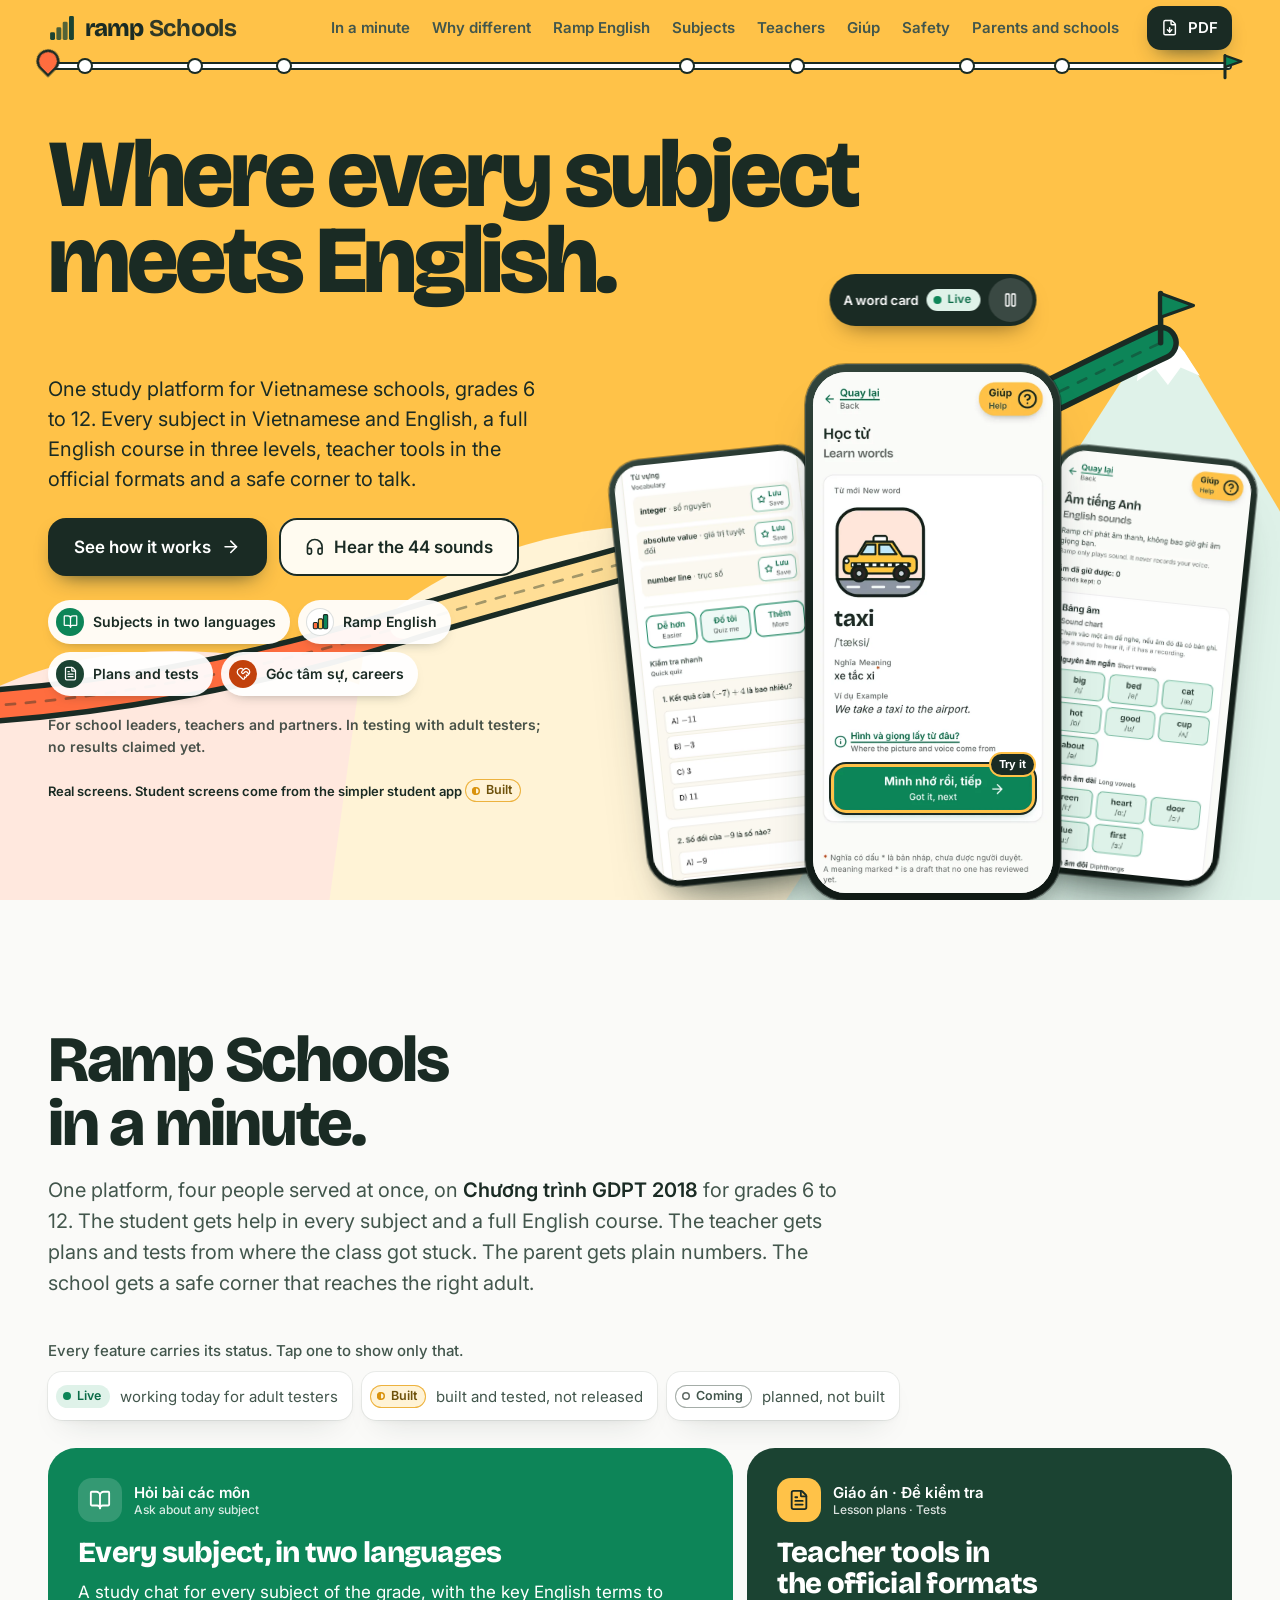
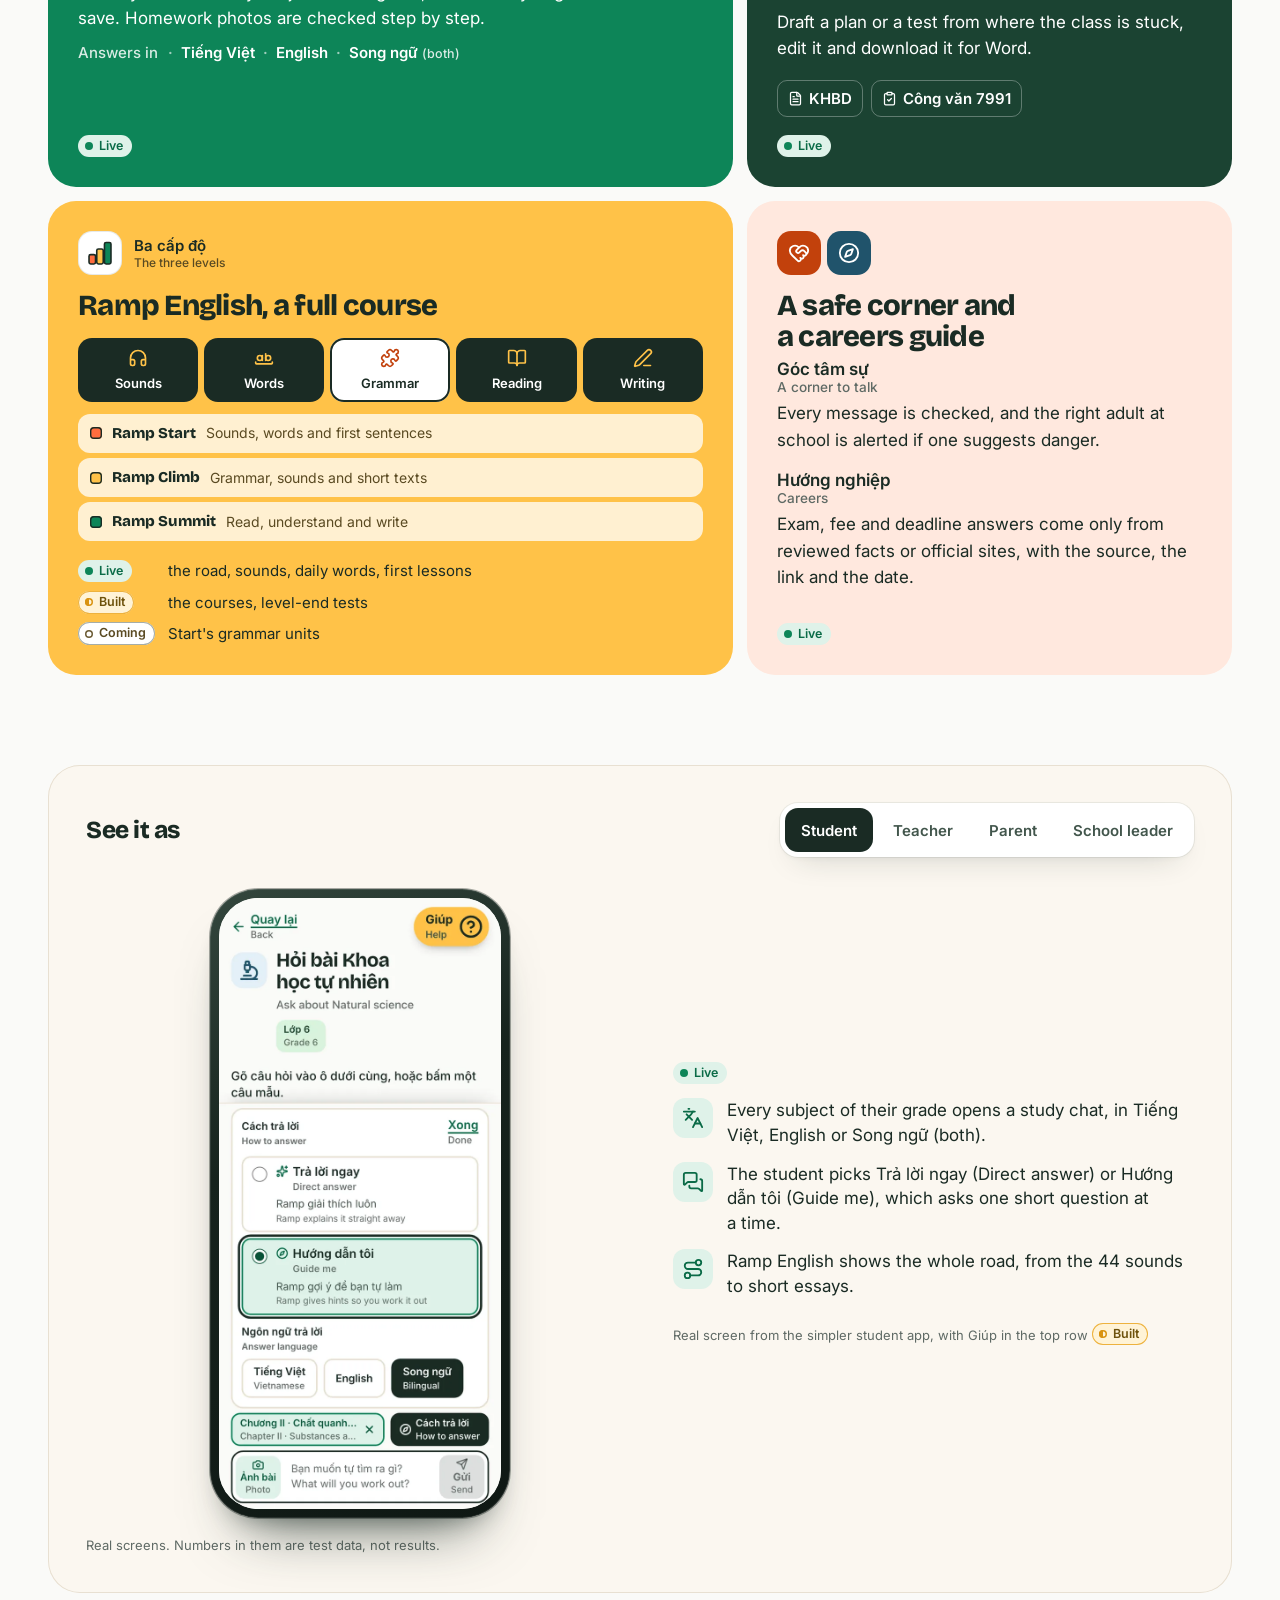
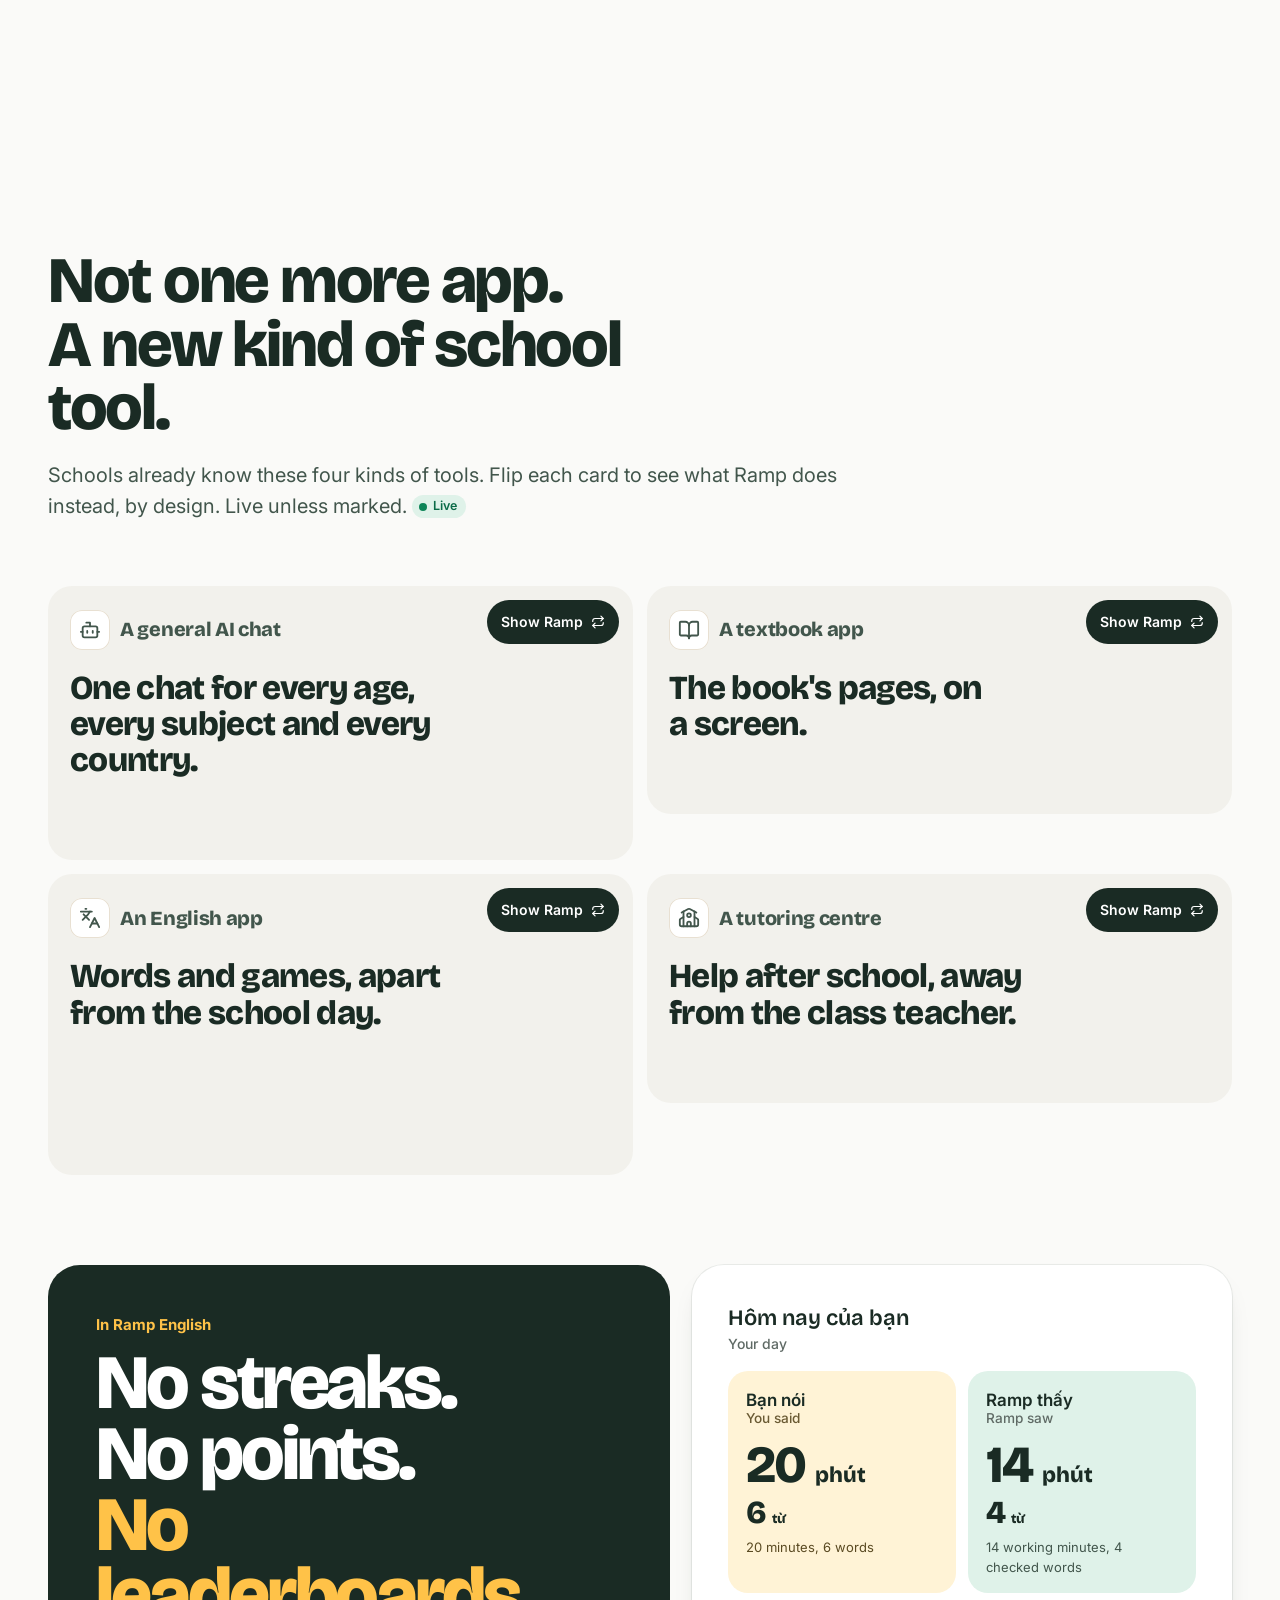
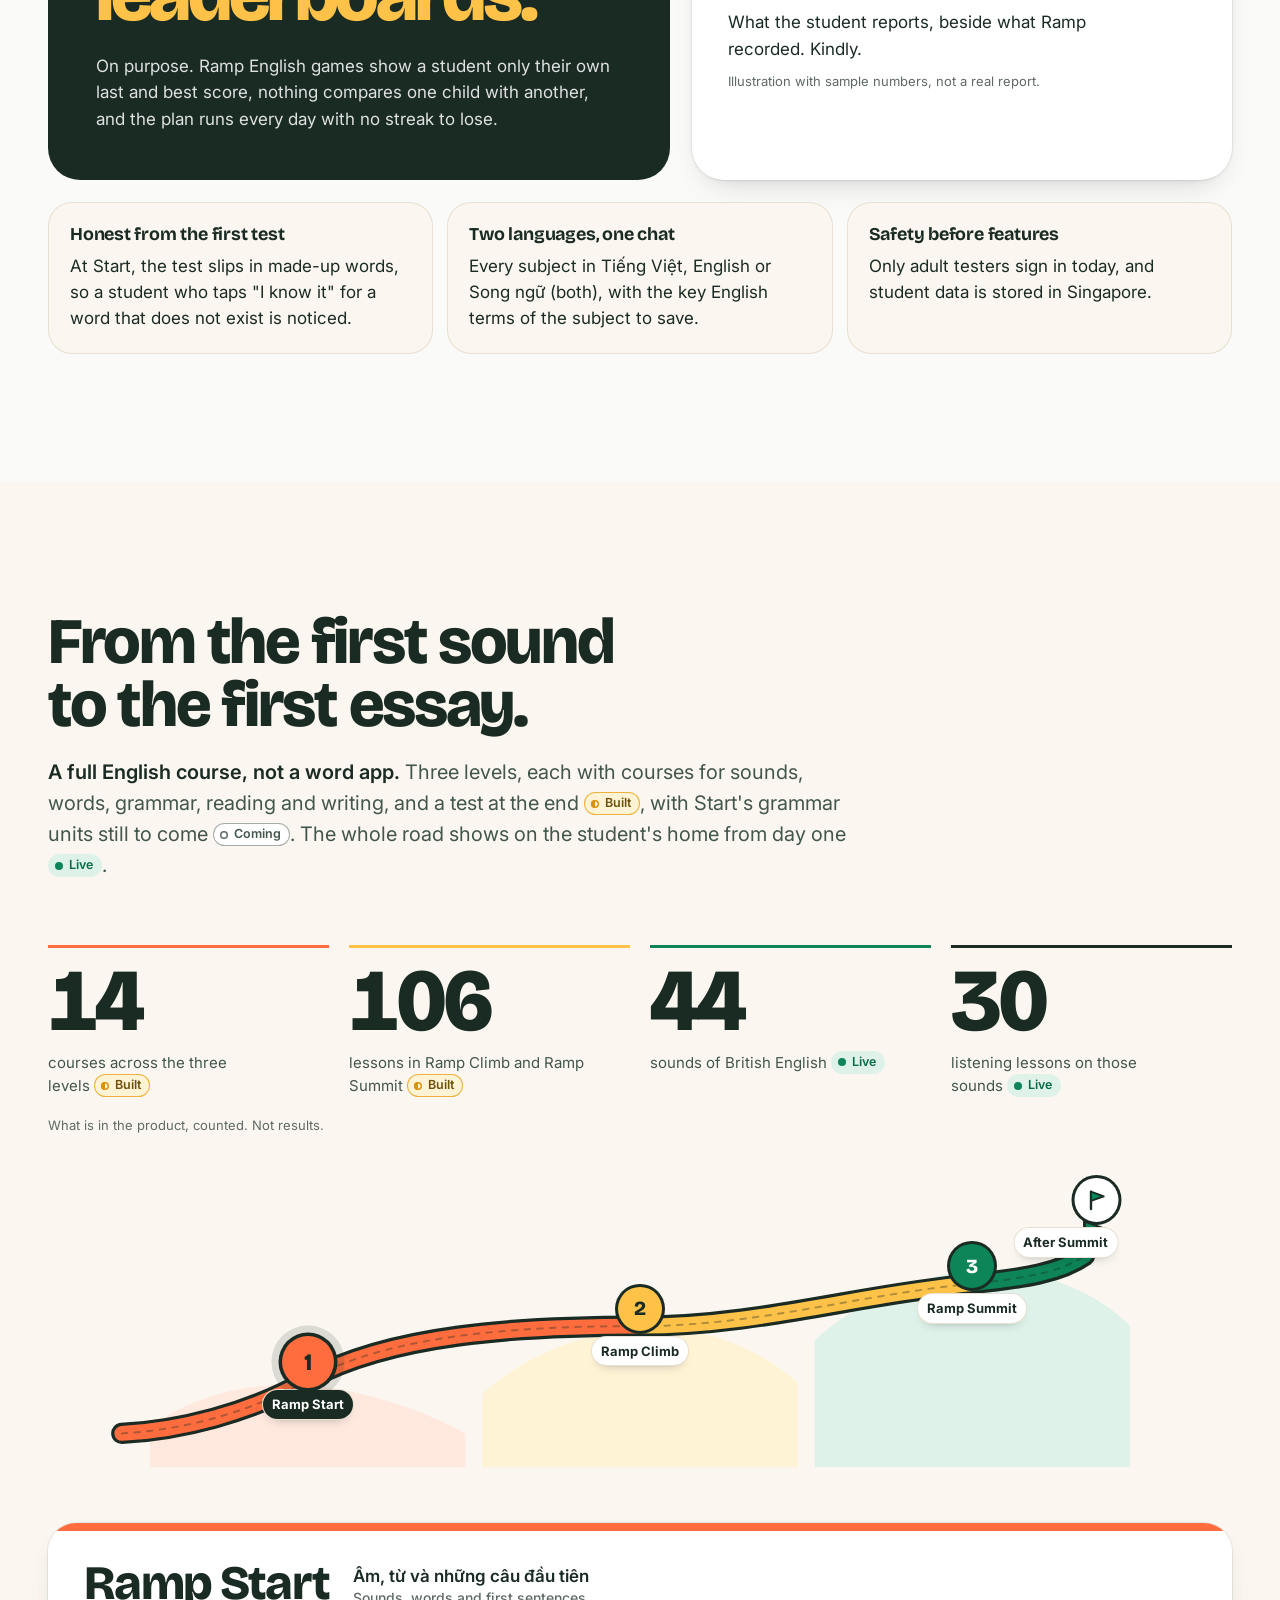
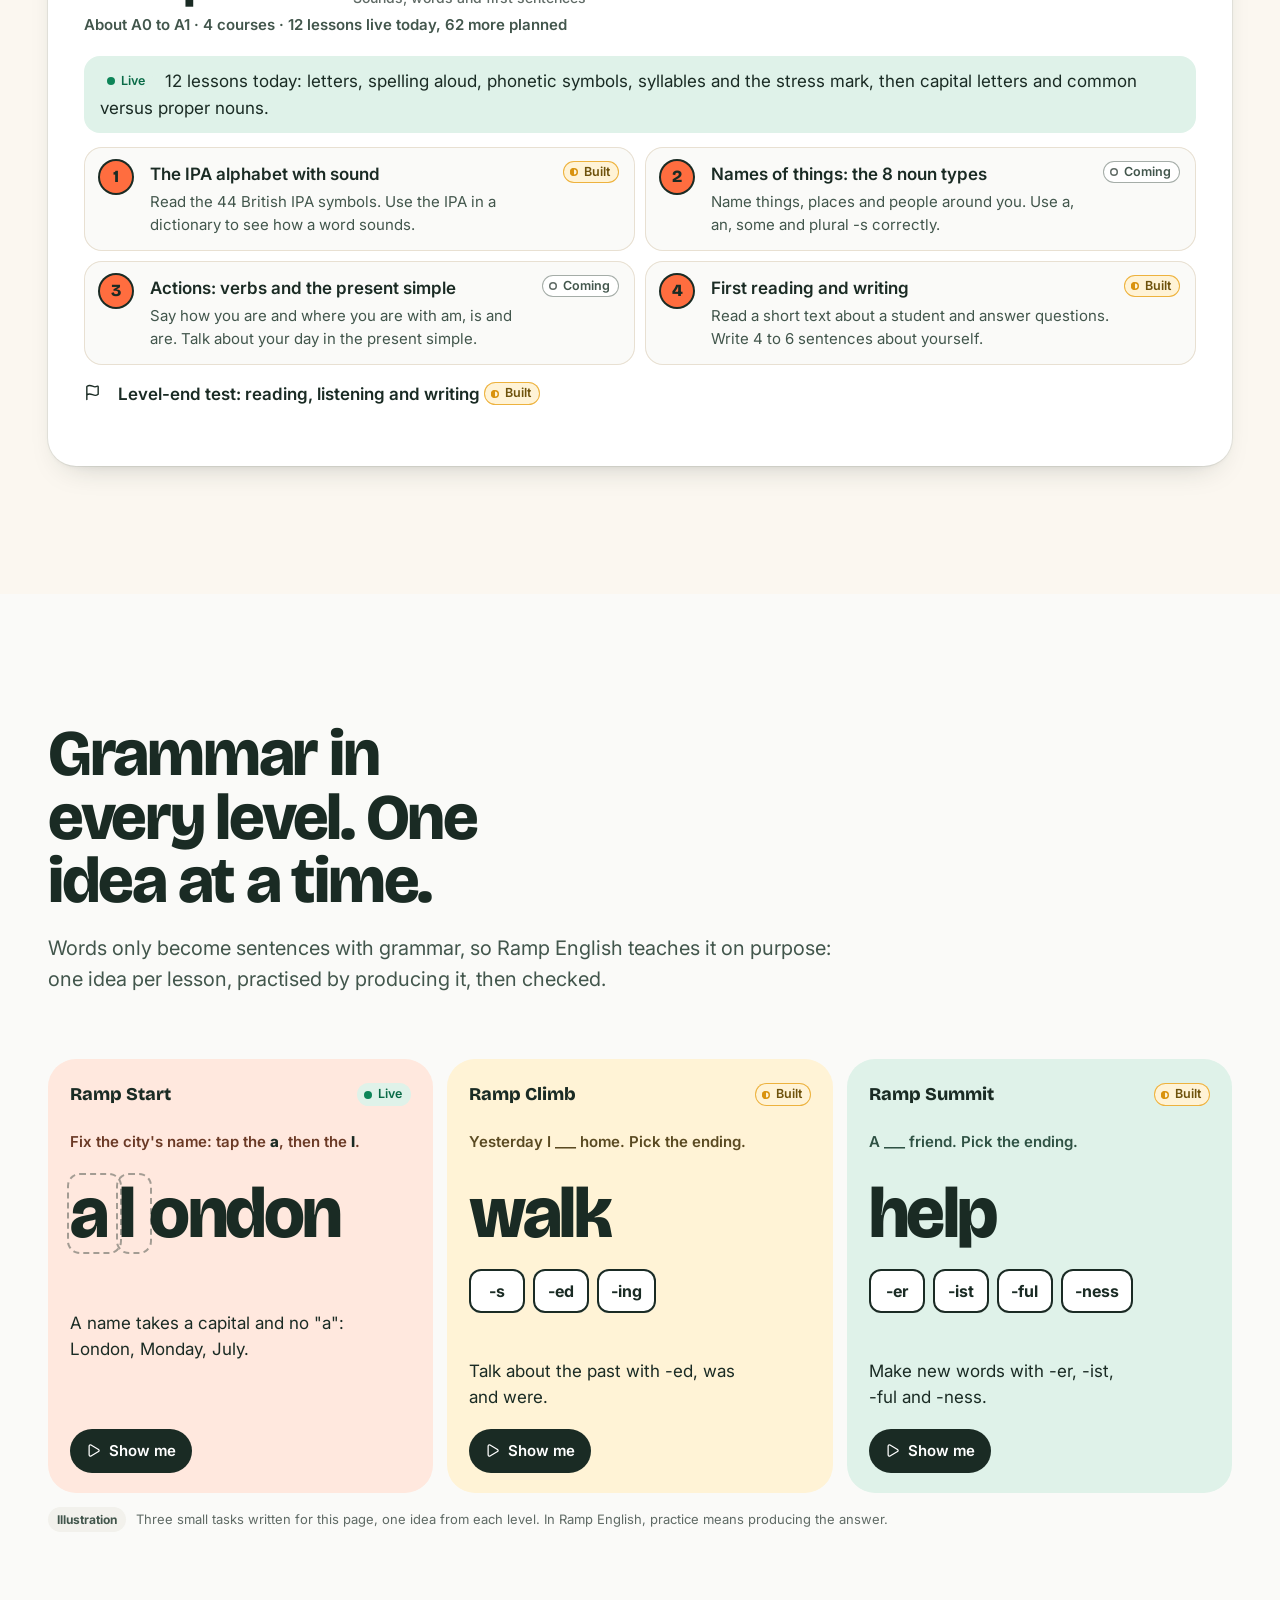
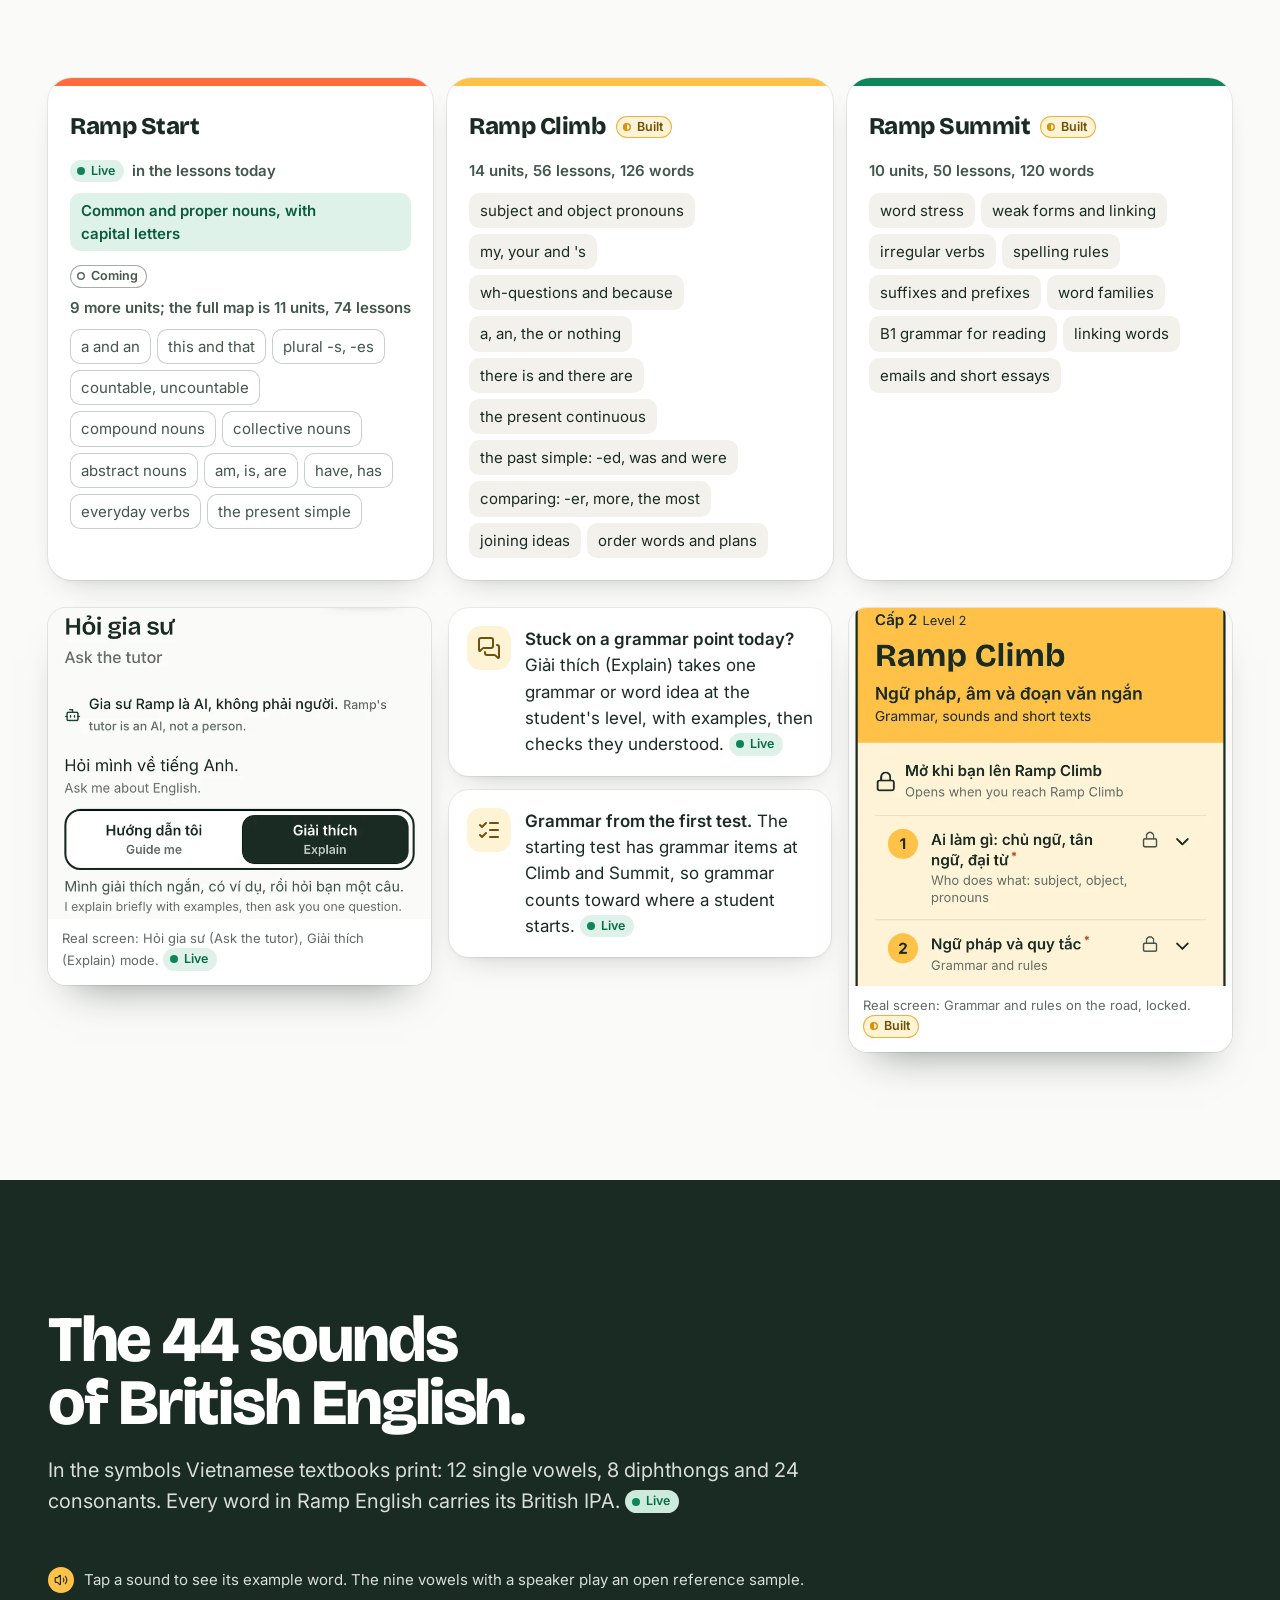
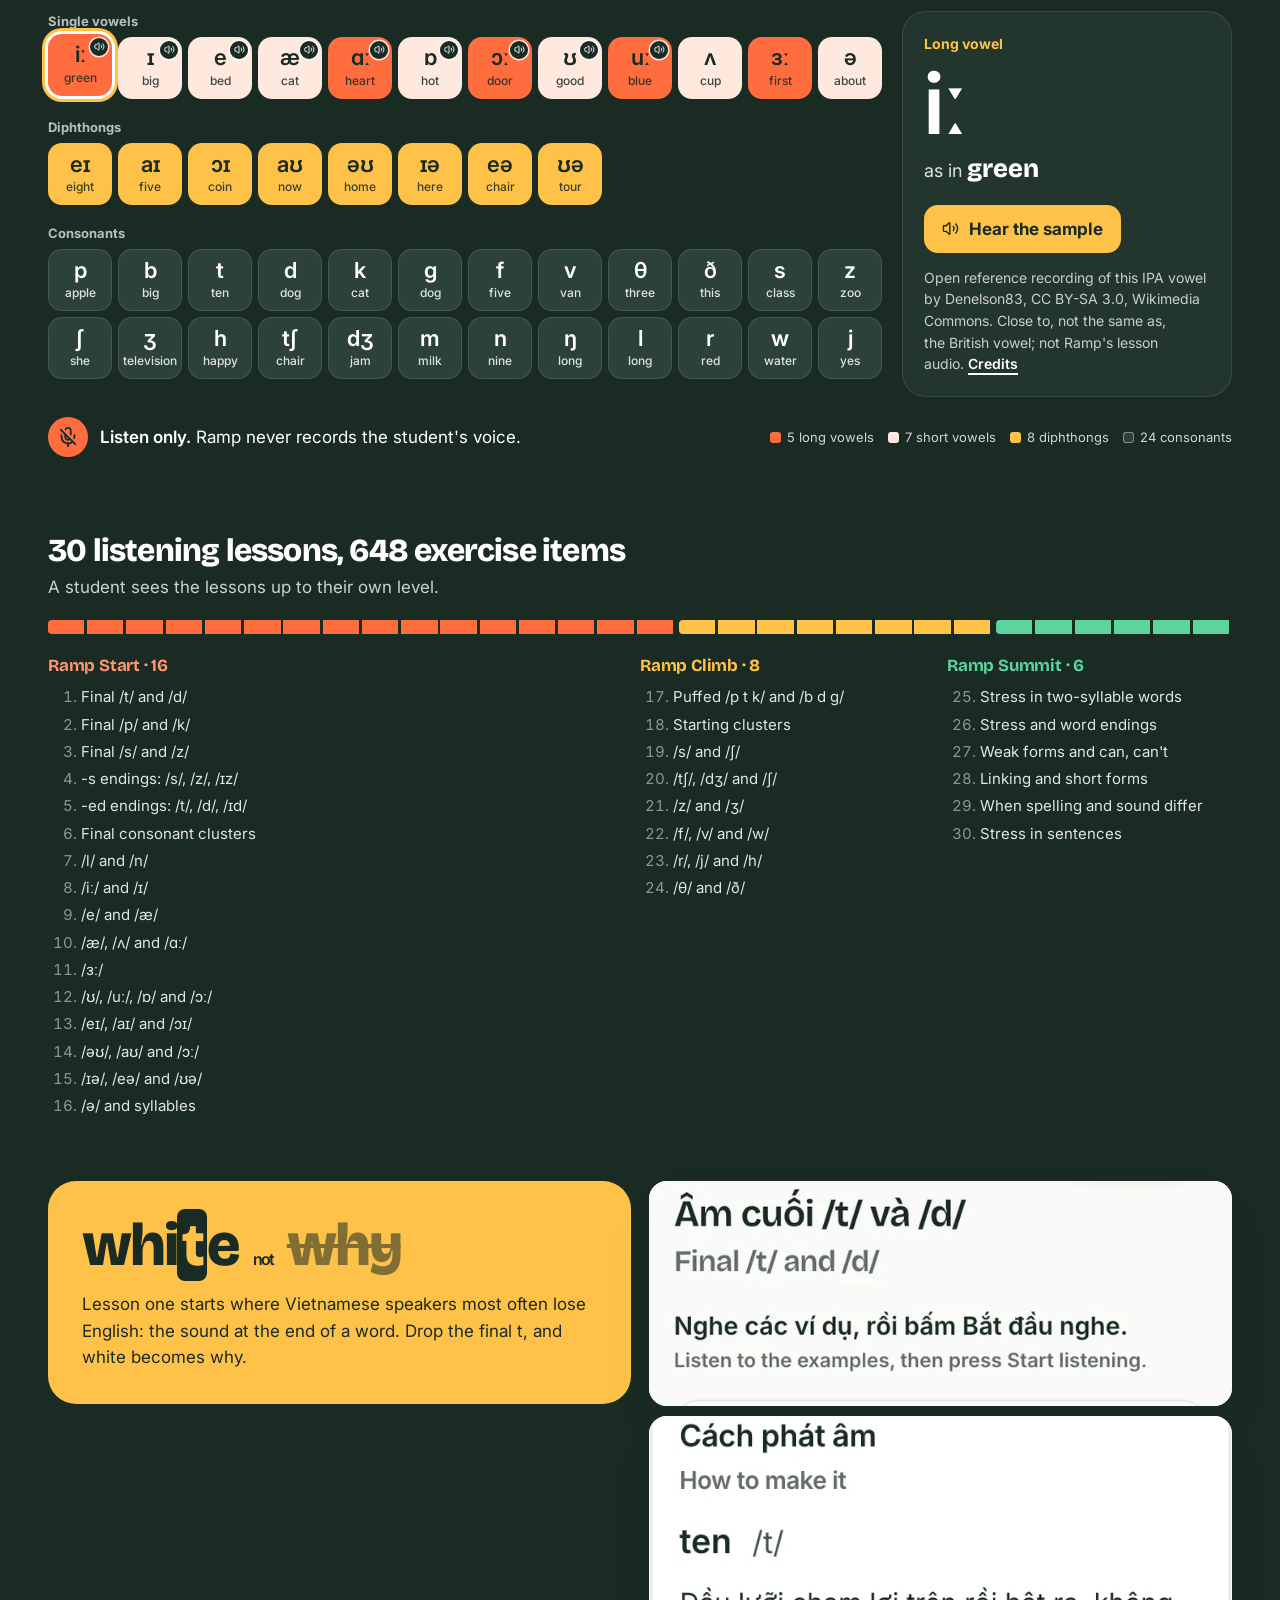
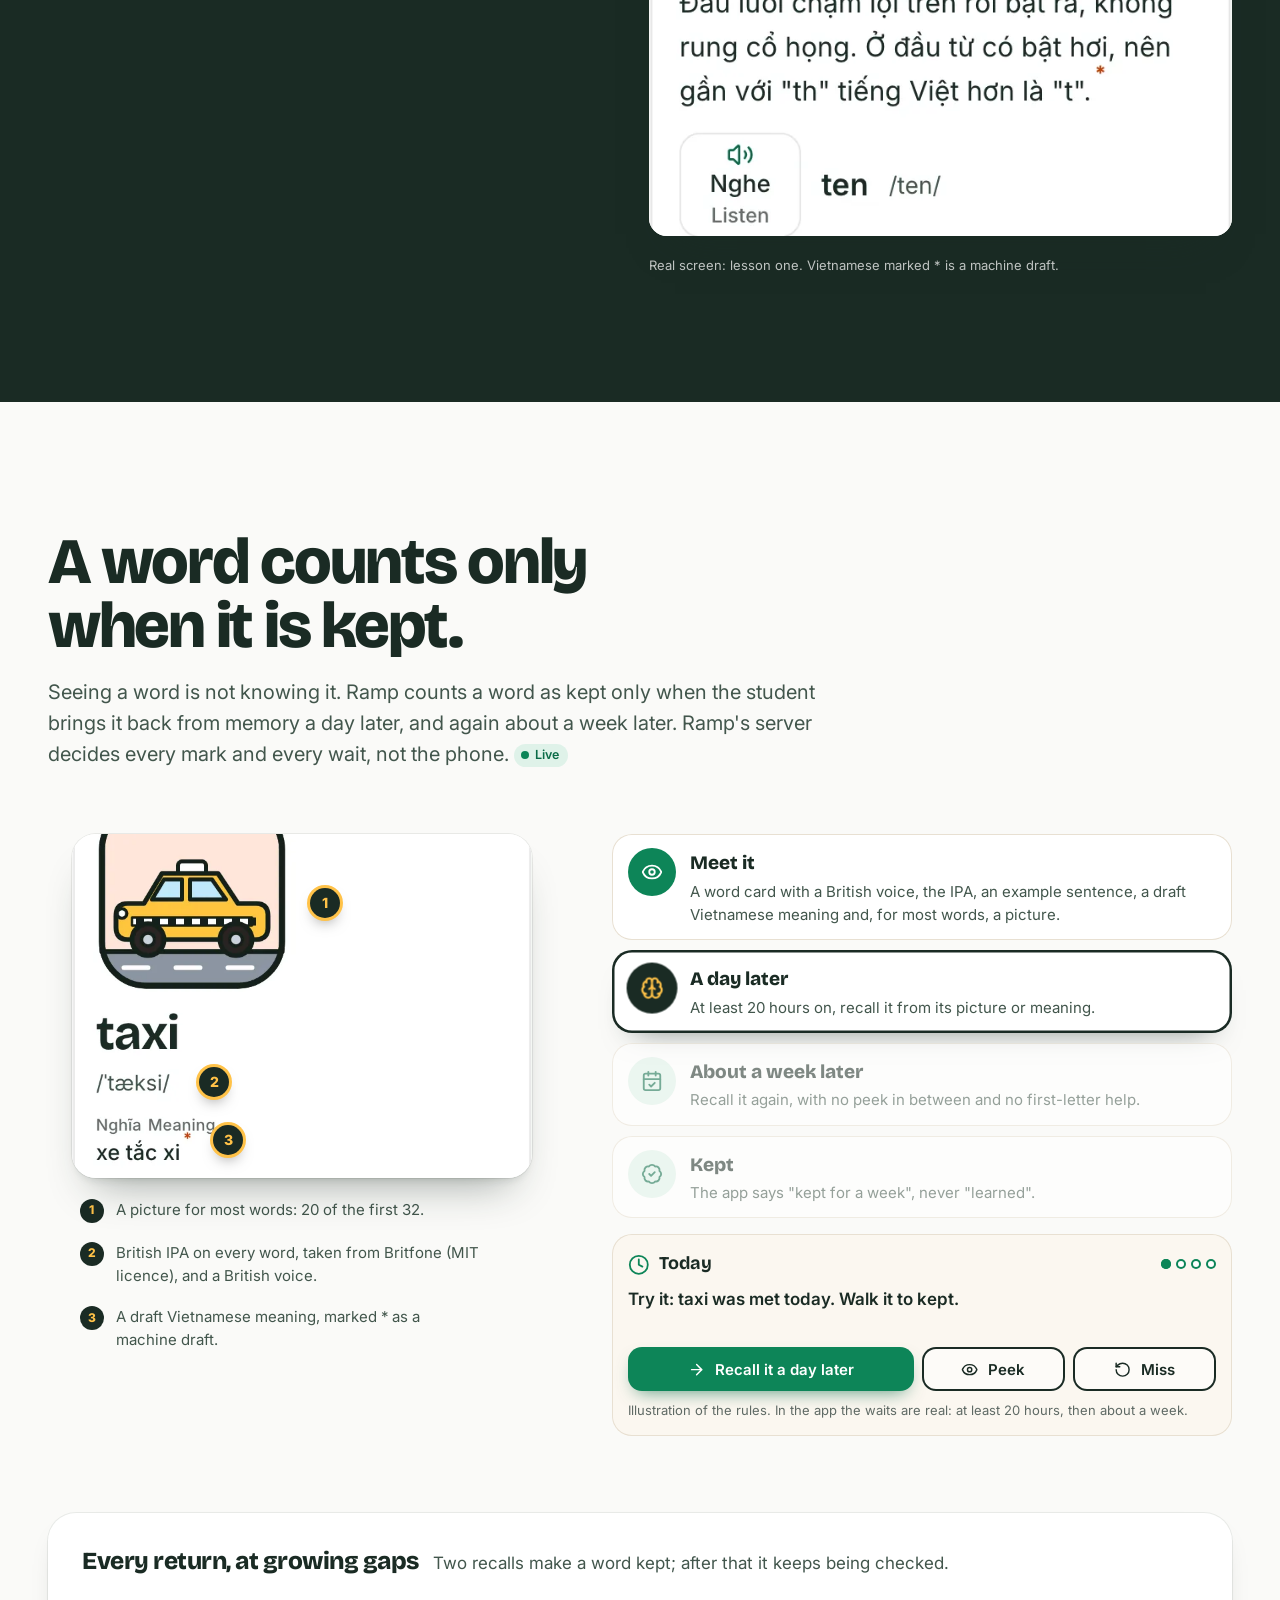
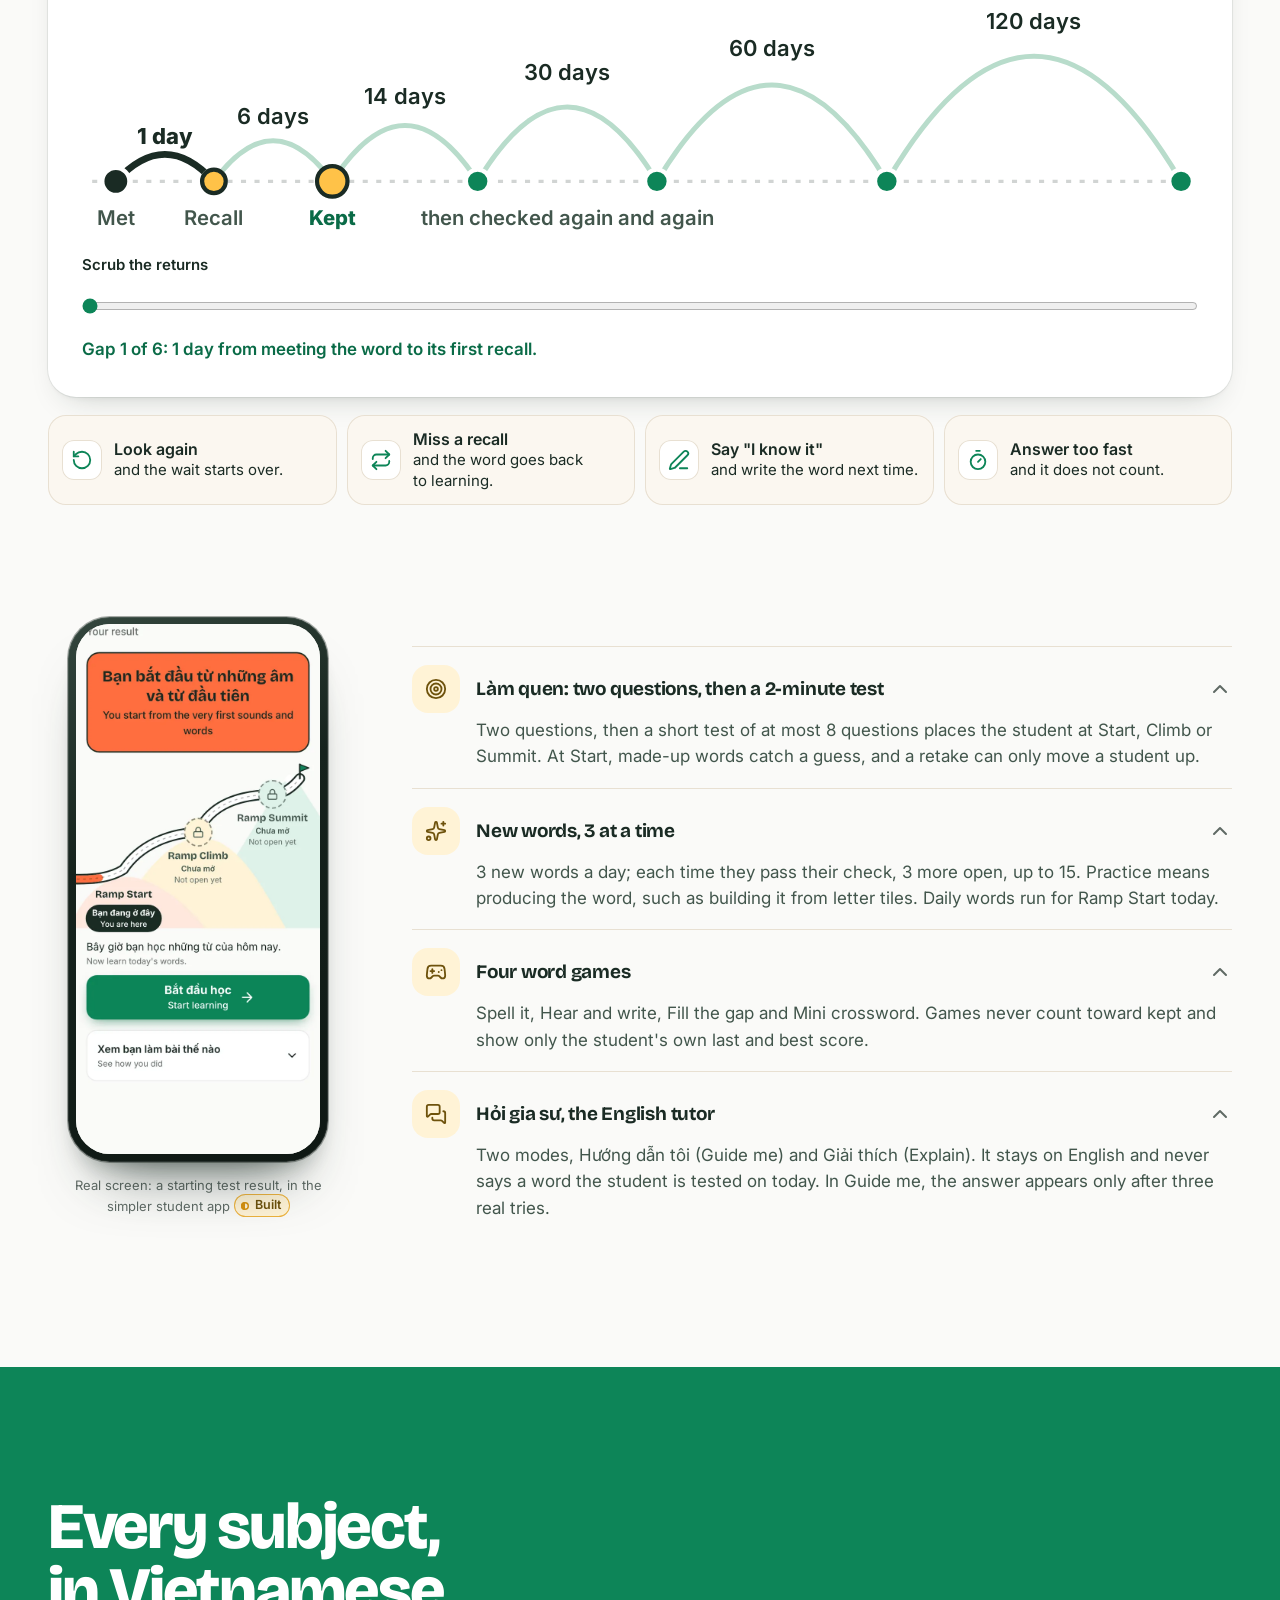
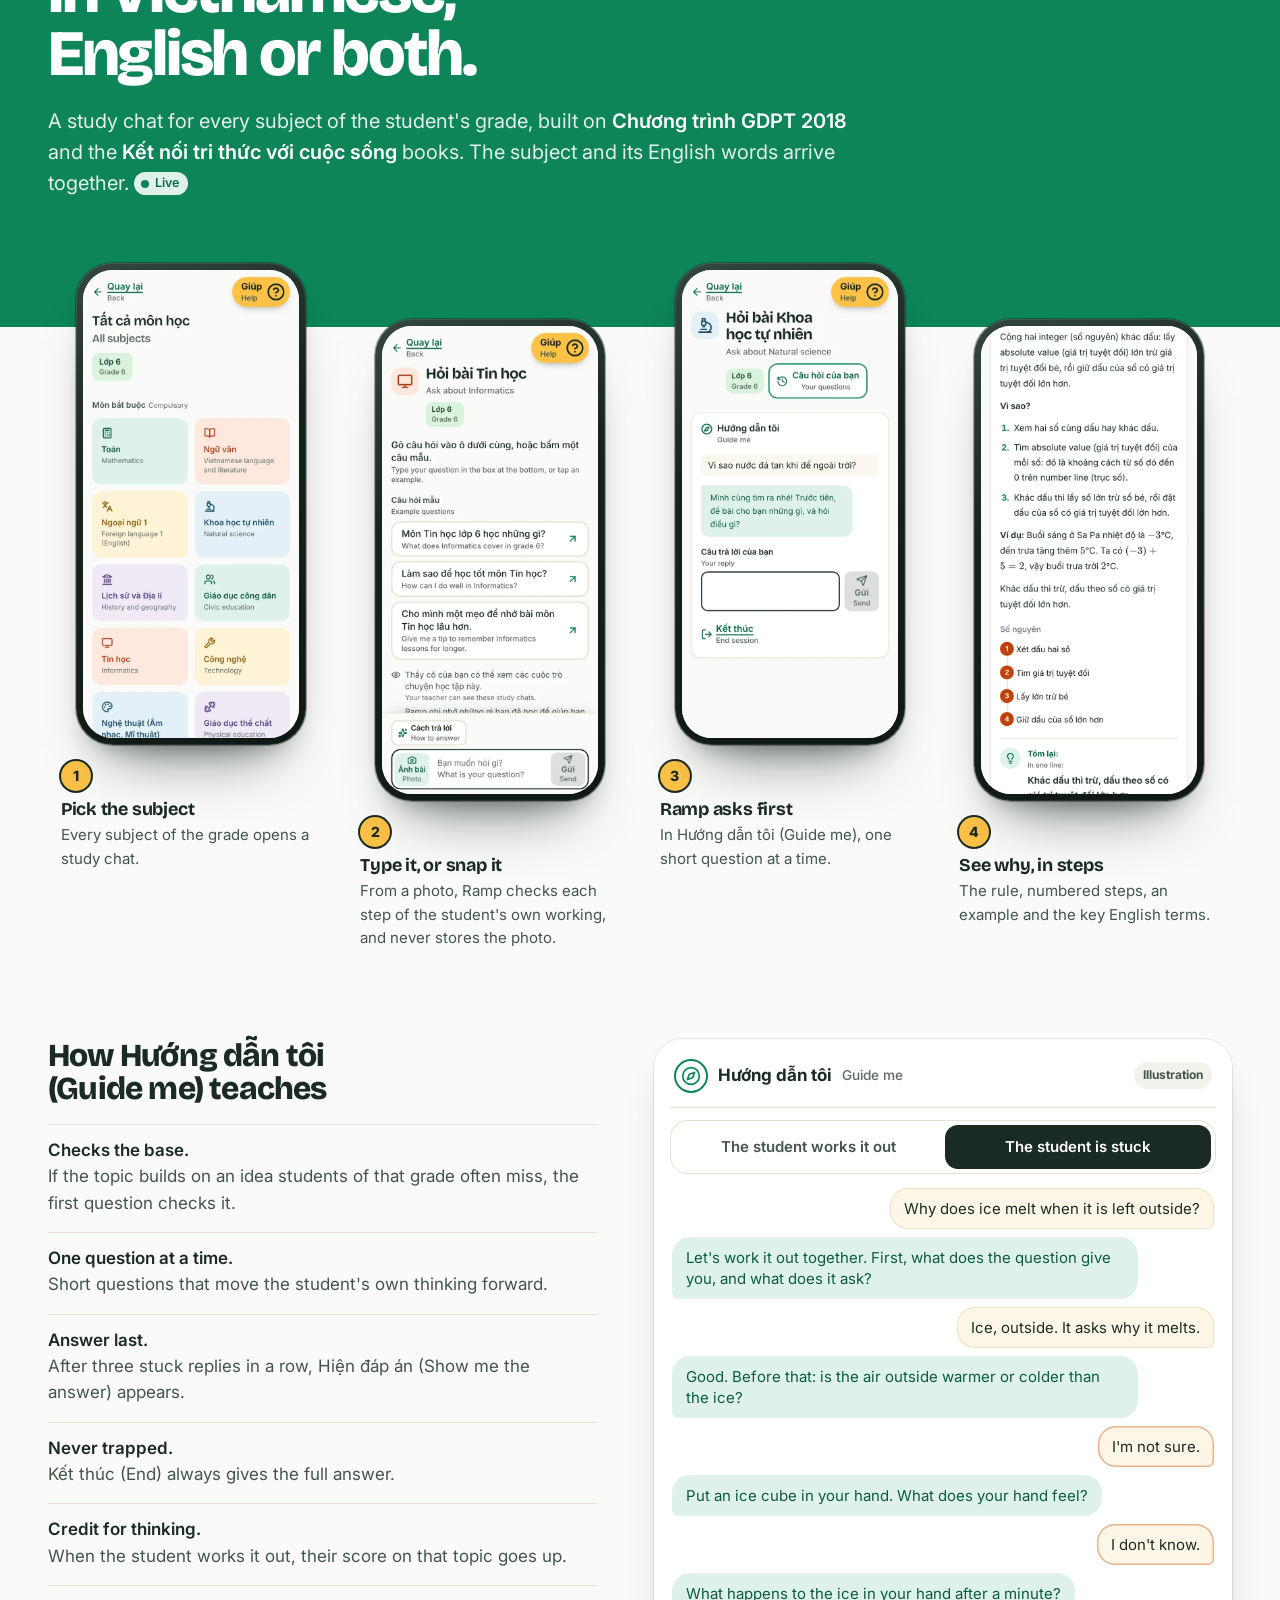
==== commit 3850f205: "Interactive Ramp Schools explainer site (the old PDF link now serves the rebuilt PDF) Co-Authored-By" ====
--- a/index.html
+++ b/index.html
@@ -1,225 +1,986 @@
 <!doctype html>
-<html lang="en">
+<html lang="en" class="no-js">
 <head>
 <meta charset="utf-8">
-<meta name="viewport" content="width=device-width,initial-scale=1,viewport-fit=cover">
+<meta name="viewport" content="width=device-width, initial-scale=1">
 <meta name="robots" content="noindex, nofollow">
-<title>Ramp Schools</title>
-<meta name="description" content="Ramp Schools for Vietnamese schools, grades 6 to 12: every subject in Vietnamese and English, a full English course in three levels, teacher tools in the official formats and a safe corner to talk.">
-<meta property="og:title" content="Ramp Schools: where every subject meets English">
-<meta property="og:description" content="Every subject in two languages, Ramp English as a full course in three levels, teacher tools in the official formats and a safe corner to talk.">
-<meta property="og:type" content="website">
-<meta property="og:image" content="https://pr3n3v.github.io/ramp-schools-explainer/og.png">
-<meta name="twitter:card" content="summary_large_image">
 <meta name="color-scheme" content="light">
 <meta name="theme-color" content="#FFC248">
-<link rel="icon" type="image/svg+xml" href="favicon.svg">
+<title>Ramp Schools</title>
+<meta name="description" content="One study platform for Vietnamese schools, grades 6 to 12: every subject in Vietnamese and English, a full English course in three levels, teacher tools in the official formats and a safe corner to talk.">
+<meta property="og:type" content="website">
+<meta property="og:title" content="Ramp Schools: where every subject meets English">
+<meta property="og:description" content="Every subject in Vietnamese and English, Ramp English from the first sound to the first essay, teacher tools in the official formats and a safe corner to talk. Grades 6 to 12.">
+<meta property="og:image" content="https://pr3n3v.github.io/ramp-schools-explainer/assets/og-cover.jpg">
+<meta property="og:url" content="https://pr3n3v.github.io/ramp-schools-explainer/">
+<meta property="og:image:width" content="1200">
+<meta property="og:image:height" content="630">
+<meta property="og:image:alt" content="Ramp Schools: where every subject meets English, with three phones on a road that climbs to a flag.">
+<meta name="twitter:card" content="summary_large_image">
+<link rel="icon" href="assets/favicon.svg" type="image/svg+xml">
 <link rel="preconnect" href="https://fonts.googleapis.com">
 <link rel="preconnect" href="https://fonts.gstatic.com" crossorigin>
-<link href="https://fonts.googleapis.com/css2?family=Bricolage+Grotesque:opsz,wght@12..96,600..800&family=Inter:wght@400;500;600;700&display=swap" rel="stylesheet">
-<style>
-:root{--sun:#FFC248;--coral:#FF6D3F;--green:#0D8558;--forest:#1B4332;--ink:#1A2B24;--soft:#4A5A53;--page:#FAFAF8;--line:#E8E0D2;--white:#fff}
-*{box-sizing:border-box}
-html{scroll-behavior:smooth;color-scheme:light}
-@media (prefers-reduced-motion:reduce){html{scroll-behavior:auto}}
-body{margin:0;background:var(--page);color:var(--ink);font:16px/1.55 Inter,system-ui,-apple-system,sans-serif;-webkit-font-smoothing:antialiased}
-a{color:inherit}
-.bar{position:sticky;top:0;z-index:10;display:flex;align-items:center;justify-content:space-between;gap:12px;padding:10px 16px;background:rgba(250,250,248,.92);backdrop-filter:saturate(1.4) blur(10px);border-bottom:1px solid var(--line)}
-.brand{display:flex;align-items:center;gap:8px;font:700 20px/1 "Bricolage Grotesque",Inter,sans-serif;letter-spacing:-.02em;text-decoration:none;color:var(--forest)}
-.brand img{width:26px;height:26px}
-.brand b{font-weight:600;color:var(--ink)}
-.btn{display:inline-flex;align-items:center;justify-content:center;gap:8px;min-height:44px;padding:10px 18px;border-radius:999px;font-weight:600;text-decoration:none;transition:transform .15s ease,box-shadow .15s ease}
-.btn:hover{transform:translateY(-1px)}
-.btn.dark{background:var(--forest);color:#fff;box-shadow:0 6px 18px rgba(27,67,50,.25)}
-.btn.light{background:#fff;color:var(--forest);border:1.5px solid var(--forest)}
-.btn:focus-visible,.chips a:focus-visible,.sheet:focus-visible,summary:focus-visible{outline:3px solid var(--coral);outline-offset:3px}
-.hero{background:var(--sun);padding:56px 16px 64px;overflow:hidden;position:relative}
-.wrap{max-width:980px;margin:0 auto}
-.kicker{font-weight:600;font-size:14px;letter-spacing:.04em;text-transform:uppercase;color:var(--forest)}
-h1{font:800 clamp(44px,9vw,96px)/.95 "Bricolage Grotesque",Inter,sans-serif;letter-spacing:-.035em;margin:14px 0 18px;color:var(--ink);max-width:12ch}
-.lead{font-size:clamp(17px,2.2vw,21px);max-width:44ch;margin:0 0 26px;color:var(--ink)}
-.pills{display:flex;flex-wrap:wrap;gap:8px;margin:0 0 28px;padding:0;list-style:none}
-.pills li{background:#fff;border-radius:999px;padding:8px 14px;font-weight:600;font-size:15px;box-shadow:0 2px 0 rgba(26,43,36,.08)}
-.pills li i{display:inline-block;width:10px;height:10px;border-radius:50%;margin-right:8px;vertical-align:1px}
-.cta{display:flex;flex-wrap:wrap;gap:10px}
-.road{position:absolute;right:-40px;bottom:-10px;width:min(560px,80vw);opacity:.95;pointer-events:none}
-.road path{stroke-dasharray:1400;stroke-dashoffset:1400;animation:draw 2.2s .3s cubic-bezier(.6,.1,.2,1) forwards}
-@keyframes draw{to{stroke-dashoffset:0}}
-@media (prefers-reduced-motion:reduce){.road path{animation:none;stroke-dashoffset:0}}
-.note{margin:26px 0 0;font-size:14px;color:var(--forest);display:flex;gap:8px;align-items:center}
-.chipsbar{position:sticky;top:65px;z-index:9;background:var(--page);border-bottom:1px solid var(--line)}
-.chips{display:flex;gap:8px;overflow-x:auto;padding:10px 16px;scrollbar-width:none;max-width:1012px;margin:0 auto}
-.chips::-webkit-scrollbar{display:none}
-.chips a{flex:none;text-decoration:none;font-size:14px;font-weight:600;padding:8px 14px;border-radius:999px;background:#fff;border:1px solid var(--line);min-height:36px;display:flex;align-items:center}
-.chips a.on{background:var(--forest);color:#fff;border-color:var(--forest)}
-main{padding:32px 16px 16px}
-.page{max-width:900px;margin:0 auto 56px;scroll-margin-top:130px}
-.cap{display:flex;align-items:baseline;gap:12px;margin:0 0 14px}
-.num{font:800 15px/1 "Bricolage Grotesque",Inter,sans-serif;color:var(--coral)}
-h2{font:700 clamp(22px,3.2vw,30px)/1.15 "Bricolage Grotesque",Inter,sans-serif;letter-spacing:-.02em;margin:0}
-.sheet{display:block;border-radius:18px;overflow:hidden;background:#fff;box-shadow:0 1px 2px rgba(26,43,36,.06),0 18px 50px rgba(26,43,36,.12);transition:transform .25s ease,box-shadow .25s ease}
-.sheet:hover{transform:translateY(-3px);box-shadow:0 2px 4px rgba(26,43,36,.08),0 26px 60px rgba(26,43,36,.16)}
-.sheet img{display:block;width:100%;height:auto}
-.reveal{opacity:0;transform:translateY(24px);transition:opacity .6s ease,transform .6s ease}
-.reveal.in{opacity:1;transform:none}
-@media (prefers-reduced-motion:reduce){.reveal{opacity:1;transform:none;transition:none}}
-details.text{margin:12px 2px 0;font-size:15px;color:var(--soft)}
-summary{cursor:pointer;font-weight:600;color:var(--forest);min-height:44px;display:flex;align-items:center}
-details.text div{background:#fff;border:1px solid var(--line);border-radius:12px;padding:6px 16px;margin-top:6px}
-details.text p{margin:10px 0}
-.closing{background:var(--forest);color:#fff;padding:64px 16px;margin-top:24px}
-.closing h2{font-size:clamp(30px,5vw,52px);color:#fff;max-width:16ch}
-.closing p{max-width:52ch;font-size:18px;color:#E5F1EA}
-.closing .btn.dark{background:var(--sun);color:var(--ink);box-shadow:none}
-.closing .btn.light{background:transparent;color:#fff;border-color:#fff}
-footer{padding:24px 16px 40px;font-size:13px;color:var(--soft)}
-footer p{max-width:980px;margin:6px auto}
-@media (max-width:520px){.bar .btn{padding:8px 14px;font-size:14px}.hero{padding-top:40px}.chipsbar{top:61px}}
-</style>
+<link rel="stylesheet" href="https://fonts.googleapis.com/css2?family=Bricolage+Grotesque:opsz,wght@12..96,600..800&family=Inter:wght@400;500;600;700&display=swap">
+<link rel="stylesheet" href="assets/css/site.css">
+<link rel="preload" as="image" href="assets/img/cycle-word.webp" type="image/webp">
+<script>document.documentElement.className='js';</script>
 </head>
 <body>
-<header class="bar">
-  <a class="brand" href="#top" aria-label="Ramp Schools, back to top"><img src="favicon.svg" alt="" width="26" height="26">ramp <b>Schools</b></a>
-  <a class="btn dark" href="Ramp-Schools-explainer.pdf" download>Download PDF</a>
+<a class="skip" href="#main">Skip to the content</a>
+
+<header class="nav" id="nav">
+  <div class="nav-in">
+    <a class="brand" href="#top" aria-label="Ramp Schools, back to the top">
+      <svg class="mark" viewBox="0 0 40 40" aria-hidden="true" focusable="false"><rect x="3" y="26" width="7" height="11" rx="2" fill="#1B4332" fill-opacity="1"/><rect x="12" y="19" width="7" height="18" rx="2" fill="#1B4332" fill-opacity="0.8"/><rect x="21" y="11" width="7" height="26" rx="2" fill="#1B4332" fill-opacity="0.75"/><rect x="30" y="3" width="7" height="34" rx="2" fill="#1B4332" fill-opacity="1"/></svg><span class="word">ramp<span>Schools</span></span>
+    </a>
+    <nav class="nav-links" id="menu" aria-label="Sections">
+      <a href="#minute">In a minute</a>
+      <a href="#different">Why different</a>
+      <a href="#english">Ramp English</a>
+      <a href="#subjects">Subjects</a>
+      <a href="#teachers">Teachers</a>
+      <a href="#giup">Giúp</a>
+      <a href="#safety">Safety</a>
+      <a href="#parents">Parents and schools</a>
+    </nav>
+    <a class="btn btn-ink btn-sm nav-pdf" href="Ramp-Schools-explainer-v2.pdf" download><svg class="ic" viewBox="0 0 24 24" aria-hidden="true" focusable="false"><path d="M6 22a2 2 0 0 1-2-2V4a2 2 0 0 1 2-2h8a2.4 2.4 0 0 1 1.704.706l3.588 3.588A2.4 2.4 0 0 1 20 8v12a2 2 0 0 1-2 2z"/> <path d="M14 2v5a1 1 0 0 0 1 1h5"/> <path d="M12 18v-6"/> <path d="m9 15 3 3 3-3"/></svg><span>PDF</span></a>
+    <button class="menu-btn" type="button" aria-expanded="false" aria-controls="menu" aria-label="Sections" hidden><span class="mi-open"><svg class="ic" viewBox="0 0 24 24" aria-hidden="true" focusable="false"><path d="M11 5h10"/> <path d="M11 12h10"/> <path d="M11 19h10"/> <path d="M4 4h1v5"/> <path d="M4 9h2"/> <path d="M6.5 20H3.4c0-1 2.6-1.925 2.6-3.5a1.5 1.5 0 0 0-2.6-1.02"/></svg></span><span class="mi-close"><svg class="ic" viewBox="0 0 24 24" aria-hidden="true" focusable="false"><path d="M18 6 6 18"/> <path d="m6 6 12 12"/></svg></span><span class="mt">Sections</span></button>
+  </div>
+  <div class="trail" aria-hidden="true">
+    <div class="trail-road"><span class="trail-walk"></span><span class="trail-mask"></span></div>
+    <a class="stop" tabindex="-1" href="#minute" style="left:4%" data-c="c"><span>In a minute</span></a>
+    <a class="stop" tabindex="-1" href="#different" style="left:17%" data-c="c"><span>Why different</span></a>
+    <a class="stop" tabindex="-1" href="#english" style="left:31%" data-c="s"><span>Ramp English</span></a>
+    <a class="stop" tabindex="-1" href="#subjects" style="left:47%" data-c="s"><span>Subjects</span></a>
+    <a class="stop" tabindex="-1" href="#teachers" style="left:61%" data-c="g"><span>Teachers</span></a>
+    <a class="stop" tabindex="-1" href="#safety" style="left:75%" data-c="g"><span>Safety</span></a>
+    <a class="stop" tabindex="-1" href="#parents" style="left:87%" data-c="g"><span>Parents and schools</span></a>
+    <a class="stop flag" tabindex="-1" href="#close" style="left:95%"><span>The end</span><svg viewBox="0 0 24 24" aria-hidden="true" focusable="false"><path d="M6 22V3" stroke="#1A2B24" stroke-width="2.6" stroke-linecap="round"/><path d="M6 3 L20 8 L6 13 Z" fill="#0D8558" stroke="#1A2B24" stroke-width="2" stroke-linejoin="round"/></svg></a>
+    <span class="trail-pin" aria-hidden="true"></span>
+  </div>
 </header>
-<div class="hero" id="top">
-  <svg class="road" viewBox="0 0 560 260" aria-hidden="true"><defs><linearGradient id="g" x1="0" x2="1"><stop offset="0" stop-color="#FF6D3F"/><stop offset=".55" stop-color="#FFE29A"/><stop offset="1" stop-color="#0D8558"/></linearGradient></defs><path d="M10 250 C 160 240, 210 170, 300 150 S 440 90, 540 30" fill="none" stroke="url(#g)" stroke-width="26" stroke-linecap="round"/><path d="M10 250 C 160 240, 210 170, 300 150 S 440 90, 540 30" fill="none" stroke="#1A2B24" stroke-width="2" stroke-dasharray="10 12" stroke-linecap="round" opacity=".35"/></svg>
-  <div class="wrap">
-    <div class="kicker">For school leaders, teachers and partners</div>
-    <h1>Where every subject meets English.</h1>
-    <p class="lead">One study platform for Vietnamese schools, grades 6 to 12. Every subject in Vietnamese and English, a full English course in three levels, teacher tools in the official formats and a safe corner to talk.</p>
-    <ul class="pills">
-      <li><i style="background:#FF6D3F"></i>Ramp Start</li>
-      <li><i style="background:#FFC248;box-shadow:inset 0 0 0 1.5px #1A2B24"></i>Ramp Climb</li>
-      <li><i style="background:#0D8558"></i>Ramp Summit</li>
-    </ul>
-    <div class="cta">
-      <a class="btn dark" href="#minute">Read the explainer</a>
-      <a class="btn light" href="Ramp-Schools-explainer.pdf" download>Download the PDF, 13 pages</a>
-    </div>
-    <p class="note">Ramp is in testing with adult testers and claims no results yet.</p>
-  </div>
-</div>
-<nav class="chipsbar" aria-label="Sections"><div class="chips"><a href="#cover">Cover</a><a href="#minute">In a minute</a><a href="#different">Why it is different</a><a href="#road">The Ramp English road</a><a href="#grammar">Grammar</a><a href="#sounds">Sounds</a><a href="#kept">Words that stay</a><a href="#subjects">Subjects</a><a href="#teachers">Teachers</a><a href="#giup">Giúp, the helper</a><a href="#safe">Safe corner and careers</a><a href="#parents">Parents and schools</a><a href="#close">Closing</a></div></nav>
-<main>
-<section class="page" id="cover" aria-labelledby="h-cover">
-  <div class="cap"><span class="num">01</span><h2 id="h-cover">Where every subject meets English.</h2></div>
-  <a class="sheet" href="pages/page-01.webp" aria-label="Open page 1 full size">
-    <img src="pages/page-01.webp" width="1405" height="1988" loading="eager" decoding="async" alt="Page 1 of the Ramp Schools explainer: Where every subject meets English.">
-  </a>
-  <details class="text"><summary>Read this page as text</summary><div><p>ramp Schools</p><p>For school leaders, teachers and partners</p><p>Where every subject meets English. One study platform for Vietnamese schools, grades 6 to 12. Every subject in Vietnamese and English, a full English course in three levels, teacher tools in the official formats and a safe corner to talk.</p><p>Subjects in two languages</p><p>Ramp English</p><p>Plans and tests</p><p>Góc tâm sự, careers</p><p>3 2</p><p>1</p></div></details>
-</section>
-<section class="page" id="minute" aria-labelledby="h-minute">
-  <div class="cap"><span class="num">02</span><h2 id="h-minute">Ramp Schools in a minute.</h2></div>
-  <a class="sheet" href="pages/page-02.webp" aria-label="Open page 2 full size">
-    <img src="pages/page-02.webp" width="1405" height="1988" loading="eager" decoding="async" alt="Page 2 of the Ramp Schools explainer: Ramp Schools in a minute.">
-  </a>
-  <details class="text"><summary>Read this page as text</summary><div><p>Ramp Schools in a minute. One study platform for Vietnamese schools, grades 6 to 12, built on Chương trình GDPT 2018. Every subject in two languages, a full English course, teacher tools in the official formats and a safe corner to talk. Live</p><p>working today for adult testers</p><p>Built</p><p>built and tested, not released</p><p>Student screens in this guide show the simpler student app</p><p>Giáo án · Đề kiểm tra</p><p>Ask about any subject</p><p>Lesson plans · Tests</p><p>Every subject, in two languages A study chat for every subject of the grade, with the key English terms to save. Homework photos are checked step by step. English</p><p>Vietnamese</p><p>planned</p><p>Built</p><p>Hỏi bài các môn</p><p>Tiếng Việt</p><p>Coming</p><p>Song ngữ</p><p>English</p><p>Bilingual</p><p>Teacher tools in the official formats Draft a plan or a test from where the class is stuck, edit it and download it for Word. KHBD</p><p>Live</p><p>Công văn 7991</p><p>Live</p><p>Ba cấp độ</p><p>The three levels</p><p>Ramp English, a full course Sounds</p><p>Words</p><p>Grammar</p><p>Reading</p><p>A safe corner and a careers guide Writing</p><p>Ramp Start</p><p>Sounds, words and first sentences</p><p>Ramp Climb</p><p>Grammar, sounds and short texts</p><p>road, sounds, daily words, first lessons</p><p>courses, level-end tests</p><p>Coming</p><p>Built</p><p>Start&#x27;s grammar units</p><p>Why it is different Asks before it tells Hướng dẫn tôi (Guide me) goes one question at a time.</p><p>A corner to talk</p><p>Every message is checked, and the right adult at school is alerted if one suggests danger. Hướng nghiệp Careers</p><p>Ramp Summit Read, understand and write</p><p>Live</p><p>Góc tâm sự</p><p>Exam, fee and deadline answers come only from reviewed facts or official sites, with the source, the link and the date. Live</p><p>Four design choices, all working today</p><p>A word counts only when kept</p><p>No streaks, points or leaderboards</p><p>Recalled a day later, then again a week later.</p><p>Nothing compares one child with another.</p><p>Live</p><p>Safety reaches the right adult A risky message alerts the school&#x27;s own people.</p><p>Ramp is in testing with adult testers and claims no results yet. Data is stored in Singapore. Ramp Schools in a minute</p></div></details>
-</section>
-<section class="page" id="different" aria-labelledby="h-different">
-  <div class="cap"><span class="num">03</span><h2 id="h-different">Not one more app. A new kind of school tool.</h2></div>
-  <a class="sheet" href="pages/page-03.webp" aria-label="Open page 3 full size">
-    <img src="pages/page-03.webp" width="1405" height="1988" loading="lazy" decoding="async" alt="Page 3 of the Ramp Schools explainer: Not one more app. A new kind of school tool.">
-  </a>
-  <details class="text"><summary>Read this page as text</summary><div><p>Not one more app. A new kind of school tool. Schools already know these four kinds of tools. Here is what Ramp does instead, by design, with the status of each line. Follows the grade and the national programme.</p><p>A general AI chat</p><p>A textbook app</p><p>Asks before it tells in Hướng dẫn tôi</p><p>Live</p><p>(Guide me).</p><p>Live</p><p>The teacher can see subject chats, Live and the student is told.</p><p>Every Góc tâm sự message is Live checked for risk.</p><p>Answers the student&#x27;s own question, even from a homework Live photo.</p><p>Stores only chapter titles, never</p><p>A full course in three levels, with grammar, reading and writing.</p><p>A word counts only when recalled a</p><p>textbook text.</p><p>Live</p><p>day and a week later.</p><p>Live</p><p>Built</p><p>An English app</p><p>Ramp&#x27;s server decides the marks, not the phone.</p><p>Never records the student&#x27;s voice.</p><p>Live</p><p>Live</p><p>Helps the class teacher and does not replace them.</p><p>A tutoring centre</p><p>The teacher confirms every essay mark and sends every parent Live message.</p><p>Live</p><p>No streaks. No points. No leaderboards.</p><p>Hôm nay của bạn Your day</p><p>Honest from the first test</p><p>Live</p><p>At Start, the test slips in made-up words, so a student who taps &quot;I know it&quot; for a word that does not exist is noticed.</p><p>How Ramp is different</p><p>Two languages, one chat</p><p>20 phút</p><p>14 phút</p><p>20 minutes, 6 words</p><p>14 working minutes, 4 checked words</p><p>Ramp saw</p><p>6 từ</p><p>score, nothing compares one child with another, and the plan Live</p><p>Ramp thấy</p><p>You said</p><p>On purpose. Games show a student only their own last and best runs every day with no streak to lose.</p><p>Bạn nói</p><p>4 từ</p><p>Side by side, kindly. Drawing with sample numbers, not a real report.</p><p>Live</p><p>Every subject in Tiếng Việt, English or Song ngữ (both), with the key English terms of the subject to save.</p><p>Safety before features</p><p>Live</p><p>Live</p><p>Only adult testers sign in today, and student data is stored in Singapore.</p></div></details>
-</section>
-<section class="page" id="road" aria-labelledby="h-road">
-  <div class="cap"><span class="num">04</span><h2 id="h-road">From the first sound to the first essay.</h2></div>
-  <a class="sheet" href="pages/page-04.webp" aria-label="Open page 4 full size">
-    <img src="pages/page-04.webp" width="1405" height="1988" loading="lazy" decoding="async" alt="Page 4 of the Ramp Schools explainer: From the first sound to the first essay.">
-  </a>
-  <details class="text"><summary>Read this page as text</summary><div><p>From the first sound to the first essay.</p><p>Ramp English</p><p>A full English course, not a word app. Three levels, each with courses for sounds, words, grammar, Live reading and writing, and a test at the end. The whole road shows from day one. 3 2 1</p><p>Ramp Start</p><p>Ramp Climb</p><p>Ramp Summit</p><p>Âm, từ và những câu đầu tiên</p><p>Ngữ pháp, âm và đoạn văn ngắn</p><p>Đọc hiểu và viết bài</p><p>4 courses, 12 lessons live, 62 more planned</p><p>5 courses, 14 units, 56 lessons</p><p>5 courses, 10 units, 50 lessons</p><p>About A1 to A2</p><p>About A2 to B1</p><p>Sounds, words and first sentences</p><p>Grammar, sounds and short texts</p><p>About A0 to A1 Live</p><p>Read, understand and write</p><p>Built</p><p>Built</p><p>Coming</p><p>1</p><p>The IPA alphabet with sound Read the 44 British IPA symbols</p><p>2</p><p>Names of things: the 8 noun types Use a, an, some and plural -s</p><p>3</p><p>Actions: verbs and the present simple Talk about your day</p><p>4</p><p>First reading and writing Write 4 to 6 sentences about yourself</p><p>Level-end test</p><p>Built</p><p>After Ramp Summit Grade 10 entrance English</p><p>1</p><p>Who does what: subject, object, pronouns Ask with what, where, when, who and why</p><p>1</p><p>Phonetics: linking and weak forms Hear can and can&#x27;t in a sentence</p><p>2</p><p>Grammar and rules Talk about the past with -ed, was and were</p><p>2</p><p>Exceptions: irregular verbs and spelling Use the past of irregular verbs</p><p>3</p><p>Sounds 2: stress and endings Hear θ and ð, new to Vietnamese</p><p>3</p><p>Word-building Make words with -er, -ful and -ness</p><p>4</p><p>Read and understand Tell a fact from an opinion</p><p>5</p><p>Write emails and short essays Write an essay of 80 to 120 words</p><p>4</p><p>Reading short texts Answer questions on about 120 words</p><p>5</p><p>Writing short paragraphs Write 50 to 80 words about yourself</p><p>Level-end test</p><p>Built</p><p>Built</p><p>Level-end test</p><p>Built</p><p>A final check of the student&#x27;s Ramp level, then readiness estimates for five exams (reading, listening and writing; IELTS only as a range).</p><p>THPT graduation English</p><p>A2 Key for Schools</p><p>B1 Preliminary for Schools</p><p>IELTS starter range</p><p>13 next courses</p><p>Built</p><p>5 for exams, 6 for school subjects in English and 2 for everyday English.</p><p>Levels and readiness are Ramp&#x27;s own estimates, not official certificates or exam results. Speaking is not tested. Ramp English: the road</p></div></details>
-</section>
-<section class="page" id="grammar" aria-labelledby="h-grammar">
-  <div class="cap"><span class="num">05</span><h2 id="h-grammar">Grammar in every level. One idea at a time.</h2></div>
-  <a class="sheet" href="pages/page-05.webp" aria-label="Open page 5 full size">
-    <img src="pages/page-05.webp" width="1405" height="1988" loading="lazy" decoding="async" alt="Page 5 of the Ramp Schools explainer: Grammar in every level. One idea at a time.">
-  </a>
-  <details class="text"><summary>Read this page as text</summary><div><p>Grammar in every level. One idea at a time. Words only become sentences with grammar, so Ramp English teaches it on purpose: one idea per lesson, practised by producing it, then checked. Every Ramp Start lesson, in four steps</p><p>Xem cảnh</p><p>Hiểu bài</p><p>Luyện tập</p><p>Kiểm tra bài</p><p>Look</p><p>Understand</p><p>Practise</p><p>Lesson check</p><p>Ramp Start</p><p>Live</p><p>Ramp Climb</p><p>Built</p><p>Ramp Summit</p><p>Live</p><p>Built</p><p>a london → L ondon</p><p>walk → walk ed</p><p>help → help ful</p><p>A name takes a capital and no &quot;a&quot;: London, Monday, July.</p><p>Talk about the past with -ed, was and were.</p><p>Build new words with -er, -ist, -ful and -ness.</p><p>Ramp Start Live</p><p>Ramp Climb</p><p>in the lessons today</p><p>Common and proper nouns, with capital letters Coming</p><p>9 more units; the full map is 11 units, 74 lessons a and an</p><p>this and that</p><p>plural -s, -es countable, uncountable</p><p>collective nouns am, is, are</p><p>abstract nouns</p><p>have, has</p><p>Ramp Summit</p><p>Built</p><p>14 units, 56 lessons, 126 words</p><p>10 units, 50 lessons, 120 words</p><p>subject and object pronouns</p><p>word stress</p><p>my, your and &#x27;s</p><p>weak forms and linking</p><p>wh-questions and because</p><p>irregular verbs</p><p>a, an, the or nothing</p><p>spelling rules</p><p>there is and there are</p><p>suffixes and prefixes</p><p>the present continuous</p><p>word families</p><p>the past simple: -ed, was and were</p><p>B1 grammar for reading</p><p>comparing: -er, more, the most</p><p>compound nouns</p><p>Built</p><p>linking words emails and short essays</p><p>joining ideas order words and plans</p><p>everyday verbs the present simple</p><p>Stuck on a grammar point today? Giải thích (Explain) takes one grammar or word idea at the student&#x27;s level, with examples, then Live checks they understood. Grammar from the first test. The starting test checks grammar at Climb and Summit, built so a student can start at the right Live level. Real screen: Grammar and rules on the road, locked. Real screen: Hỏi gia sư (Ask the tutor), Giải thích (Explain) mode.</p><p>Ramp English: grammar</p><p>Built</p></div></details>
-</section>
-<section class="page" id="sounds" aria-labelledby="h-sounds">
-  <div class="cap"><span class="num">06</span><h2 id="h-sounds">The 44 sounds of British English.</h2></div>
-  <a class="sheet" href="pages/page-06.webp" aria-label="Open page 6 full size">
-    <img src="pages/page-06.webp" width="1405" height="1988" loading="lazy" decoding="async" alt="Page 6 of the Ramp Schools explainer: The 44 sounds of British English.">
-  </a>
-  <details class="text"><summary>Read this page as text</summary><div><p>The 44 sounds of British English. In the symbols Vietnamese textbooks print: 12 single vowels, 8 diphthongs and 24 consonants. Every word in Ramp carries its British IPA, and every sound has its own example word. Live</p><p>see</p><p>iː</p><p>sit</p><p>bed</p><p>e</p><p>æ</p><p>ɑː car</p><p>hot</p><p>ɒ</p><p>ɔː ball</p><p>book</p><p>eɪ</p><p>aɪ</p><p>ɔɪ</p><p>aʊ</p><p>əʊ</p><p>ɪə</p><p>eə</p><p>ʊə</p><p>day</p><p>p</p><p>pen</p><p>ʃ</p><p>she</p><p>ɪ</p><p>five</p><p>b</p><p>big</p><p>ʒ</p><p>usually</p><p>cat</p><p>boy</p><p>now</p><p>t</p><p>go</p><p>d</p><p>ten</p><p>h</p><p>hat</p><p>k</p><p>hair</p><p>g</p><p>dog</p><p>cat</p><p>tʃ</p><p>dʒ</p><p>chair</p><p>here</p><p>f</p><p>girl</p><p>jam</p><p>fish</p><p>m</p><p>n</p><p>man</p><p>name</p><p>30 listening lessons, 648 exercises RAMP START · 16</p><p>Final /t/ and /d/</p><p>9</p><p>/e/ and /æ/</p><p>2</p><p>Final /p/ and /k/</p><p>10</p><p>/æ/, /ʌ/ and /ɑː/</p><p>3</p><p>Final /s/ and /z/</p><p>11</p><p>/ɜː/</p><p>4</p><p>-s endings: /s/, /z/, /ɪz/</p><p>12</p><p>/ʊ/, /uː/, /ɒ/ and /ɔː/</p><p>5</p><p>-ed endings: /t/, /d/, /ɪd/</p><p>13</p><p>/eɪ/, /aɪ/ and /ɔɪ/</p><p>6</p><p>Final consonant clusters</p><p>14</p><p>/əʊ/, /aʊ/ and /ɔː/</p><p>/l/ and /n/</p><p>8</p><p>/iː/ and /ɪ/</p><p>white</p><p>uː</p><p>food</p><p>tour</p><p>v</p><p>van</p><p>ŋ</p><p>sing</p><p>15 16</p><p>not</p><p>/ɪə/, /eə/ and /ʊə/ /ə/ and syllables</p><p>ʌ</p><p>cup</p><p>ɜː girl</p><p>ə</p><p>about</p><p>5 long vowels</p><p>7 short vowels</p><p>8 diphthongs</p><p>24 consonants</p><p>θ</p><p>three</p><p>l</p><p>look</p><p>ð</p><p>this</p><p>r</p><p>red</p><p>s</p><p>sun</p><p>w</p><p>water</p><p>z</p><p>zoo</p><p>j</p><p>yes</p><p>Live</p><p>RAMP CLIMB · 8</p><p>1</p><p>7</p><p>ʊ</p><p>RAMP SUMMIT · 6</p><p>17</p><p>Puffed /p t k/ and /b d g/</p><p>25</p><p>Stress in twosyllable words</p><p>18</p><p>Starting clusters</p><p>26</p><p>19</p><p>/s/ and /ʃ/</p><p>Stress and word endings</p><p>20</p><p>/tʃ/, /dʒ/ and /ʃ/</p><p>27</p><p>21</p><p>/z/ and /ʒ/</p><p>Weak forms and can, can&#x27;t</p><p>22</p><p>/f/, /v/ and /w/</p><p>28</p><p>Linking and short forms</p><p>23</p><p>/r/, /j/ and /h/</p><p>29</p><p>When spelling and sound differ</p><p>24</p><p>/θ/ and /ð/</p><p>30</p><p>Stress in sentences</p><p>why</p><p>Lesson one starts where Vietnamese speakers most often lose English: the</p><p>Listen only</p><p>sound at the end of a word. Drop the final t, and white becomes why.</p><p>Ramp plays sound and never records the student&#x27;s voice. A student sees the lessons up to their own level.</p><p>Real screen: lesson one. Vietnamese marked * is a draft. Ramp English: sounds</p></div></details>
-</section>
-<section class="page" id="kept" aria-labelledby="h-kept">
-  <div class="cap"><span class="num">07</span><h2 id="h-kept">A word counts only when it is kept.</h2></div>
-  <a class="sheet" href="pages/page-07.webp" aria-label="Open page 7 full size">
-    <img src="pages/page-07.webp" width="1405" height="1988" loading="lazy" decoding="async" alt="Page 7 of the Ramp Schools explainer: A word counts only when it is kept.">
-  </a>
-  <details class="text"><summary>Read this page as text</summary><div><p>A word counts only when it is kept. Seeing a word is not knowing it. Ramp counts a word as kept only when the student brings it back from memory a day later, and again a week later. Ramp&#x27;s server decides every mark and every wait, not the phone. Live c một tuần</p><p>Đã giữ đượ</p><p>Kept. Meet it</p><p>A day later</p><p>A word card with a British voice, the IPA, an example, a draft Vietnamese meaning and, for most words, a picture.</p><p>At least 20 hours on, recall it from its picture or meaning. No firstletter help.</p><p>k</p><p>wee Kept for a</p><p>About a week later Recall it again, with no peek in between.</p><p>Then it keeps coming back, at growing gaps</p><p>so a kept word stays kept 120 days</p><p>1 day</p><p>Look again and the wait starts over.</p><p>6 days</p><p>14 days</p><p>30 days</p><p>Miss a recall and the word goes back to learning.</p><p>60 days</p><p>Say &quot;I know it&quot; and write the word next time.</p><p>Answer too fast and it does not count.</p><p>A day in Ramp English Làm quen, about 2 minutes</p><p>Live</p><p>Two questions, then a short test of at most 8 questions places the student at Start, Climb or Summit. At Start, made-up words catch a guess, and a retake can only move a student up.</p><p>New words, 3 at a time</p><p>Live</p><p>3 new words a day; each time they pass their check, 3 more open, up to 15. Practice means producing the word, such as building it from letter tiles. Daily words run for Ramp Start today.</p><p>Four word games</p><p>Live</p><p>Spell it, Hear and write, Fill the gap and Mini crossword. Games never count toward kept and show only the student&#x27;s own last and best score.</p><p>Hỏi gia sư, the English tutor</p><p>Live</p><p>Two modes, Hướng dẫn tôi (Guide me) and Giải thích (Explain). It stays on English and never says a word the student is tested on today. In Hướng dẫn tôi, the answer appears only after three real tries. Ramp English: words that stay</p></div></details>
-</section>
-<section class="page" id="subjects" aria-labelledby="h-subjects">
-  <div class="cap"><span class="num">08</span><h2 id="h-subjects">Every subject, in Vietnamese, English or both.</h2></div>
-  <a class="sheet" href="pages/page-08.webp" aria-label="Open page 8 full size">
-    <img src="pages/page-08.webp" width="1405" height="1988" loading="lazy" decoding="async" alt="Page 8 of the Ramp Schools explainer: Every subject, in Vietnamese, English or both.">
-  </a>
-  <details class="text"><summary>Read this page as text</summary><div><p>Every subject, in Vietnamese, English or both. A study chat for every subject of the student&#x27;s grade, built on Chương trình GDPT 2018 and the Kết nối tri thức với cuộc sống books. The subject and its English words arrive together. Live</p><p>1</p><p>Pick the subject</p><p>2</p><p>Every subject of the grade opens a study chat.</p><p>Type it, or snap it</p><p>Ramp checks each step of the student&#x27;s own working and never stores the photo.</p><p>3</p><p>Ramp asks first</p><p>4</p><p>In Hướng dẫn tôi (Guide me), one short question at a time.</p><p>See why, in steps</p><p>The rule, numbered steps, an example and the key English terms.</p><p>How Hướng dẫn tôi (Guide me) teaches Checks the base. If the topic builds on an idea students of that grade often miss, the first question checks it.</p><p>One question at a time. Short questions that move the student&#x27;s own thinking forward.</p><p>Live</p><p>Answer last.</p><p>Never trapped.</p><p>After three stuck replies in a row, Hiện đáp án (Show me the answer) appears.</p><p>Kết thúc (End) always gives the full answer.</p><p>Seen by the teacher. A common wrong idea is noted for the teacher, and the student is told.</p><p>Tạo hoạt hình</p><p>Đố tôi</p><p>Chapter titles only</p><p>(Animate this) in maths, the sciences and Tin học, plus diagrams in maths and the sciences.</p><p>(Quiz me) turns a topic into practice questions.</p><p>Six books have full chapter lists, from Toán 6 to Sinh học 10. Ramp stores the titles, never textbook text.</p><p>Live</p><p>Subjects</p><p>Live</p><p>Live</p></div></details>
-</section>
-<section class="page" id="teachers" aria-labelledby="h-teachers">
-  <div class="cap"><span class="num">09</span><h2 id="h-teachers">Plan tomorrow from what the class got stuck on.</h2></div>
-  <a class="sheet" href="pages/page-09.webp" aria-label="Open page 9 full size">
-    <img src="pages/page-09.webp" width="1405" height="1988" loading="lazy" decoding="async" alt="Page 9 of the Ramp Schools explainer: Plan tomorrow from what the class got stuck on.">
-  </a>
-  <details class="text"><summary>Read this page as text</summary><div><p>Plan tomorrow from what the class got stuck on. Two weeks of real questions become one picture of where the class is stuck, and one press drafts the next lesson or a test from it. The AI drafts. The teacher decides. Students get stuck</p><p>In Guide me, on a chapter or on an idea.</p><p>1</p><p>The teacher confirms The AI only suggests essay marks. No total exists until the teacher confirms each one.</p><p>Live</p><p>5</p><p>The class page sees it</p><p>2</p><p>Chỗ lớp đang kẹt groups 14 days by chapter, with wrong ideas 3 or more students share.</p><p>Your class the same loop, every week</p><p>The server marks</p><p>4</p><p>3</p><p>Students sit it in the app. Ramp&#x27;s server marks choice, true or false and short answers.</p><p>Ramp drafts the plan or the test A KHBD plan (Công văn 5512) or a 7991 test out of 10, with no student names.</p><p>Chỗ lớp đang kẹt · Where the class is stuck</p><p>One press drafts the next lesson or a test from this card. Real screen, the teacher&#x27;s class page, with sample class data and made-up names.</p><p>Ready for Word or print</p><p>A page for every student</p><p>Marks for vnEdu or SMAS</p><p>Parent drafts and an assistant</p><p>The Ramp English digest</p><p>Each draft is labelled Bản nháp AI (AI draft) and downloads for Word or PDF.</p><p>Strengths, weak topics, saved terms, tests, and subject chats to read.</p><p>A marks file for either system, still to check against a school&#x27;s template.</p><p>Drafts the teacher sends, and an assistant with no student names.</p><p>At most three students who need help, or &quot;The class is fine today; nothing to do.&quot;</p><p>Live Built</p><p>Teachers</p><p>Live</p><p>Live</p><p>Live</p><p>Live</p><p>English level-end tests: confirm writing marks, see milestones and the class&#x27;s exam readiness. 09 / 13</p></div></details>
-</section>
-<section class="page" id="giup" aria-labelledby="h-giup">
-  <div class="cap"><span class="num">10</span><h2 id="h-giup">Help that points at the button.</h2></div>
-  <a class="sheet" href="pages/page-10.webp" aria-label="Open page 10 full size">
-    <img src="pages/page-10.webp" width="1405" height="1988" loading="lazy" decoding="async" alt="Page 10 of the Ramp Schools explainer: Help that points at the button.">
-  </a>
-  <details class="text"><summary>Read this page as text</summary><div><p>Help that points at the button. Built so a class 6 child knows what to do next on every screen, without asking an adult. The simpler student app puts one clear next step on every screen, and a Giúp (Help) button in the top row that teaches the app where it is used. Built</p><p>1</p><p>Giúp explains the screen</p><p>What this page is for, in numbered steps, and plainly that Ramp is an AI, not a person.</p><p>2</p><p>Chỉ cho mình points to it</p><p>Show me dims the page and rings the real button: Bấm vào đây (Press here), step 2 of 3.</p><p>3</p><p>A first-day tour</p><p>Three short stops on day one, such as Hỏi bài mọi môn ở đây (Ask about any subject here).</p><p>One clear next step Việc của bạn bây giờ (Your next step): one action and one button at the top of the home page.</p><p>Built</p><p>Hôm nay (Today): today&#x27;s words, a progress line and one Học ngay (Learn now) button, above the drawn road.</p><p>Built</p><p>Giúp answers questions about the app, points at buttons and gives the tour.</p><p>Built</p><p>In today&#x27;s app, Hỏi Ramp (Ask Ramp) has 14 ready answers about the app that use no AI.</p><p>Live</p><p>Real screen: the next-step card before a student joins a class.</p><p>The Giúp helper</p></div></details>
-</section>
-<section class="page" id="safe" aria-labelledby="h-safe">
-  <div class="cap"><span class="num">11</span><h2 id="h-safe">A safe corner that reaches the right adult.</h2></div>
-  <a class="sheet" href="pages/page-11.webp" aria-label="Open page 11 full size">
-    <img src="pages/page-11.webp" width="1405" height="1988" loading="lazy" decoding="async" alt="Page 11 of the Ramp Schools explainer: A safe corner that reaches the right adult.">
-  </a>
-  <details class="text"><summary>Read this page as text</summary><div><p>A safe corner that reaches the right adult. In Góc tâm sự (a corner to talk) a student can write about a worry. Every message is checked before Ramp replies, and if one suggests danger, the school&#x27;s own people know at once. Live A student writes</p><p>Warning words check</p><p>Risk read in context</p><p>Ramp replies</p><p>Risk</p><p>The student sees</p><p>Who is told</p><p>High</p><p>A warm reply that asks if they are safe and urges them to talk to an adult today, with help lines 111, 115 and 113, the Ngày Mai hotline and the school&#x27;s team.</p><p>The homeroom teacher and counsellors, at once, in the app. By</p><p>Medium</p><p>Ramp keeps listening and gently moves toward talking to a trusted adult.</p><p>The same people, in the app</p><p>Low or none</p><p>A normal reply.</p><p>No one</p><p>email too:</p><p>Built</p><p>The notice comes first. Ramp is an AI, not a person, and does not promise to keep secrets.</p><p>No chat text in alerts. To read a flagged chat, staff press Open, and Ramp records who and when.</p><p>Counts only for the admin. The school admin sees how many alerts, never a name or a word.</p><p>Gone in 30 days. A chat with no alert is deleted 30 days after its last message.</p><p>Careers facts, with the source on the page. Hướng nghiệp Careers</p><p>Exams, fees, scholarships and deadlines are answered only from reviewed facts or official sites, always with the source, the link and the date. Shown right: a general question gets a short answer and a question back. Only the student can read their careers chats.</p><p>Live</p><p>Every fact shows where it comes from and when. 219 more career facts drafted, waiting for approval. Facts taken from newspapers carry a press label.</p><p>Safety and careers</p><p>Live Built Built</p></div></details>
-</section>
-<section class="page" id="parents" aria-labelledby="h-parents">
-  <div class="cap"><span class="num">12</span><h2 id="h-parents">Parents see the effort. Never the private words.</h2></div>
-  <a class="sheet" href="pages/page-12.webp" aria-label="Open page 12 full size">
-    <img src="pages/page-12.webp" width="1405" height="1988" loading="lazy" decoding="async" alt="Page 12 of the Ramp Schools explainer: Parents see the effort. Never the private words.">
-  </a>
-  <details class="text"><summary>Read this page as text</summary><div><p>Parents see the effort. Never the private words. A parent who links to their child gets a short daily English report: plain numbers and one thing to do tonight. It starts only after the parent agrees, one tap stops it at once, and the child is told what the parent sees. Live What a parent never sees</p><p>Daily English report</p><p>Answers</p><p>Opened today</p><p>Messages</p><p>Góc tâm sự</p><p>Days this week</p><p>Conversations with Ramp</p><p>Words through their check</p><p>Location</p><p>Words kept</p><p>Comparisons with other children</p><p>Minutes working</p><p>Keystrokes</p><p>The child&#x27;s voice</p><p>Linked by the school or the child. A school invite, or a family code the child opens on their own account.</p><p>One thing to do tonight A single, plain suggestion for the parent.</p><p>Live</p><p>An evening email that holds only a link: no name and no numbers.</p><p>Drawing of the report&#x27;s parts, not a real report.</p><p>Built</p><p>Finished courses, certificates and the exam estimate, for parents.</p><p>Built</p><p>Who sets up what</p><p>School admin Invites staff and parents; each invite lasts 14 days. Names each class&#x27;s homeroom teacher and invites counsellors for safety alerts. Sets four English report switches; one turned off is off for every parent.</p><p>Coming</p><p>Built with your school</p><p>Live</p><p>Teacher</p><p>Student and parent</p><p>Makes the class, its grade and its answer language. Students join by QR code, link or a 6-character code. Sets each plan and test, and when a test opens and closes.</p><p>The student picks the help style and the answer language in each chat. The parent agrees to start the daily report and stops it with one tap.</p><p>Confirms essay marks and can accept or refuse any short answer.</p><p>Ideas we can build with a school, on top of what Ramp does today. None is built yet.</p><p>Chapter lists for more books and grades</p><p>More ready-made animations</p><p>A province&#x27;s own grade 10 English exam format</p><p>The school&#x27;s logo, colours or own web address</p><p>The school&#x27;s counselling number on the help card</p><p>The school&#x27;s own vnEdu or SMAS marks template</p><p>A summary for school leaders, with no rankings</p><p>Teachers sharing plans and tests</p><p>A public page to check a Ramp certificate</p><p>Menus and buttons in another language</p><p>Parents and school leaders</p></div></details>
-</section>
-<section class="page" id="close" aria-labelledby="h-close">
-  <div class="cap"><span class="num">13</span><h2 id="h-close">Where every subject meets English.</h2></div>
-  <a class="sheet" href="pages/page-13.webp" aria-label="Open page 13 full size">
-    <img src="pages/page-13.webp" width="1405" height="1988" loading="lazy" decoding="async" alt="Page 13 of the Ramp Schools explainer: Where every subject meets English.">
-  </a>
-  <details class="text"><summary>Read this page as text</summary><div><p>Where every subject meets English. Ramp Schools for grades 6 to 12: every subject in Vietnamese and English, Ramp English from the first sound to the first essay, teacher tools in the official formats, and a safe corner to talk.</p><p>See it on a phone. Ask for a live walk-through of the app.</p><p>3 2</p><p>Ramp Summit</p><p>Ramp Climb</p><p>1 Ramp Start</p><p>Live</p><p>ramp Schools</p><p>working today for adult testers</p><p>Built</p><p>built and tested, not released Coming</p><p>planned, not built</p><p>Ramp is in testing with adult testers and claims no results yet. Data is stored in Singapore.</p></div></details>
-</section></main>
-<section class="closing" aria-labelledby="h-talk">
-  <div class="wrap">
-    <h2 id="h-talk">See it on a phone.</h2>
-    <p>Ask the Ramp team for a live walk-through of the app.</p>
-    <div class="cta">
-      <a class="btn dark" href="mailto:pr3n3v@gmail.com?subject=Ramp%20Schools%20walk-through">Email pr3n3v@gmail.com</a>
-      <a class="btn light" href="Ramp-Schools-explainer.pdf" download>Download the PDF</a>
-    </div>
-  </div>
-</section>
-<footer>
-  <p>Ramp is in testing with adult testers and claims no results yet. Data is stored in Singapore.</p>
-  <p>Fonts: Bricolage Grotesque and Inter (SIL Open Font License). Icons in the explainer: Lucide (ISC License).</p>
-</footer>
-<script>
-(function(){
-  var io='IntersectionObserver' in window;
-  var secs=[].slice.call(document.querySelectorAll('.page'));
-  var links={};[].slice.call(document.querySelectorAll('.chips a')).forEach(function(a){links[a.getAttribute('href').slice(1)]=a});
-  if(!io) return;
-  secs.forEach(function(s){s.querySelector('.sheet').classList.add('reveal')});
-  var rv=new IntersectionObserver(function(es){es.forEach(function(e){if(e.isIntersecting){e.target.classList.add('in');rv.unobserve(e.target)}})},{rootMargin:'0px 0px -10% 0px'});
-  secs.forEach(function(s){rv.observe(s.querySelector('.sheet'))});
-  var cur=null;
-  var sp=new IntersectionObserver(function(es){es.forEach(function(e){if(e.isIntersecting){var a=links[e.target.id];if(!a||a===cur)return;if(cur)cur.classList.remove('on');a.classList.add('on');cur=a;var bar=a.parentNode;bar.scrollTo({left:a.offsetLeft-16,behavior:'smooth'})}})},{rootMargin:'-45% 0px -50% 0px'});
-  secs.forEach(function(s){sp.observe(s)});
-})();
-</script>
+
+<main id="main">
+
+<section class="hero" id="top" aria-labelledby="h-top">
+  <svg class="hero-road wide" viewBox="0 0 1440 900" preserveAspectRatio="xMidYMax slice" aria-hidden="true">
+    <path class="hill" d="M -40 900 L -40 700 C 80 610, 300 600, 470 690 L 520 900 Z" fill="#FFE8DE"/>
+    <path class="hill" d="M 380 900 L 420 610 C 560 470, 840 450, 1000 560 L 1060 900 Z" fill="#FFF3D6"/>
+    <path class="hill" d="M 880 900 L 1268 300 Q 1292 268 1316 300 L 1520 640 L 1520 900 Z" fill="#DFF2E9"/>
+    <path class="hill" d="M 1268 300 Q 1292 268 1316 300 L 1333 326 L 1312 317 L 1298 336 L 1284 318 L 1264 332 Z" fill="#FFFFFF"/>
+    <g fill="none" stroke-linecap="round">
+      <path class="edge" d="M -40 690 C 120 684, 300 650, 460 600 C 600 556, 760 520, 900 470 C 1020 428, 1140 360, 1290 290" stroke="#1A2B24" stroke-width="40"/>
+      <path class="seg seg-c" pathLength="100" d="M -40 690 C 120 684, 300 650, 460 600" stroke="#FF6D3F" stroke-width="28"/>
+      <path class="seg seg-s" pathLength="100" d="M 460 600 C 600 556, 760 520, 900 470" stroke="#FFDE96" stroke-width="28"/>
+      <path class="seg seg-g" pathLength="100" d="M 900 470 C 1020 428, 1140 360, 1290 290" stroke="#0D8558" stroke-width="28"/>
+      <path class="dash" d="M -40 690 C 120 684, 300 650, 460 600 C 600 556, 760 520, 900 470 C 1020 428, 1140 360, 1290 290" stroke="#1A2B24" stroke-opacity=".4" stroke-width="3" stroke-dasharray="10 12"/>
+    </g>
+    <g class="flagpole"><path d="M 1290 290 L 1290 236" stroke="#1A2B24" stroke-width="6" stroke-linecap="round"/><path d="M 1290 236 L 1326 249 L 1290 262 Z" fill="#0D8558" stroke="#1A2B24" stroke-width="3.5" stroke-linejoin="round"/></g>
+  </svg>
+
+  <div class="hero-in wrap">
+    <h1 id="h-top" class="display">Where every subject <span class="nw">meets English.</span></h1>
+    <div class="hero-copy">
+      <p class="promise">One study platform for Vietnamese schools, grades 6 to 12. Every subject in Vietnamese and English, a full English course in three levels, teacher tools in the official formats and a safe corner to talk.</p>
+      <div class="cta-row">
+        <a class="btn btn-ink btn-lg magnetic" href="#minute"><span>See how it works</span><svg class="ic" viewBox="0 0 24 24" aria-hidden="true" focusable="false"><path d="M5 12h14"/> <path d="m12 5 7 7-7 7"/></svg></a>
+        <a class="btn btn-line btn-lg" href="#sounds"><svg class="ic" viewBox="0 0 24 24" aria-hidden="true" focusable="false"><path d="M3 14h3a2 2 0 0 1 2 2v3a2 2 0 0 1-2 2H5a2 2 0 0 1-2-2v-7a9 9 0 0 1 18 0v7a2 2 0 0 1-2 2h-1a2 2 0 0 1-2-2v-3a2 2 0 0 1 2-2h3"/></svg><span>Hear the 44 sounds</span></a>
+      </div>
+      <ul class="pillars" aria-label="Jump to a part">
+        <li><a href="#subjects"><span class="dot" style="background:#0D8558"><svg class="ic" viewBox="0 0 24 24" aria-hidden="true" focusable="false"><path d="M12 7v14"/> <path d="M3 18a1 1 0 0 1-1-1V4a1 1 0 0 1 1-1h5a4 4 0 0 1 4 4 4 4 0 0 1 4-4h5a1 1 0 0 1 1 1v13a1 1 0 0 1-1 1h-6a3 3 0 0 0-3 3 3 3 0 0 0-3-3z"/></svg></span>Subjects in two languages</a></li>
+        <li><a href="#english"><span class="dot dot-w"><svg viewBox="0 0 32 32" aria-hidden="true" focusable="false"><rect x="2.5" y="18" width="8" height="11.5" rx="2" fill="#FF6D3F" stroke="#1A2B24" stroke-width="2"/><rect x="12" y="11" width="8" height="18.5" rx="2" fill="#FFC248" stroke="#1A2B24" stroke-width="2"/><rect x="21.5" y="3" width="8" height="26.5" rx="2" fill="#0D8558" stroke="#1A2B24" stroke-width="2"/></svg></span>Ramp English</a></li>
+        <li><a href="#teachers"><span class="dot" style="background:#1B4332"><svg class="ic" viewBox="0 0 24 24" aria-hidden="true" focusable="false"><path d="M6 22a2 2 0 0 1-2-2V4a2 2 0 0 1 2-2h8a2.4 2.4 0 0 1 1.704.706l3.588 3.588A2.4 2.4 0 0 1 20 8v12a2 2 0 0 1-2 2z"/> <path d="M14 2v5a1 1 0 0 0 1 1h5"/> <path d="M10 9H8"/> <path d="M16 13H8"/> <path d="M16 17H8"/></svg></span>Plans and tests</a></li>
+        <li><a href="#safety"><span class="dot" style="background:#C2410C"><svg class="ic" viewBox="0 0 24 24" aria-hidden="true" focusable="false"><path d="M19.414 14.414C21 12.828 22 11.5 22 9.5a5.5 5.5 0 0 0-9.591-3.676.6.6 0 0 1-.818.001A5.5 5.5 0 0 0 2 9.5c0 2.3 1.5 4 3 5.5l5.535 5.362a2 2 0 0 0 2.879.052 2.12 2.12 0 0 0-.004-3 2.124 2.124 0 1 0 3-3 2.124 2.124 0 0 0 3.004 0 2 2 0 0 0 0-2.828l-1.881-1.882a2.41 2.41 0 0 0-3.409 0l-1.71 1.71a2 2 0 0 1-2.828 0 2 2 0 0 1 0-2.828l2.823-2.762"/></svg></span>Góc tâm sự, careers</a></li>
+      </ul>
+      <p class="aud">For school leaders, teachers and partners. In testing with adult testers; no results claimed yet.</p>
+      <p class="hero-note">Real screens. Student screens come from the simpler student app&nbsp;<span class="st built">Built</span></p>
+    </div>
+    <div class="stage" id="stage">
+      <svg class="hero-road narrow" viewBox="0 0 400 520" preserveAspectRatio="xMidYMid slice" aria-hidden="true">
+        <path class="hill" d="M -20 520 L -20 250 C 40 200, 120 196, 180 240 L 200 520 Z" fill="#FFE8DE"/>
+        <path class="hill" d="M 150 520 L 160 190 C 210 140, 290 136, 330 180 L 340 520 Z" fill="#FFF3D6"/>
+        <path class="hill" d="M 250 520 L 330 66 Q 340 52 350 66 L 440 300 L 440 520 Z" fill="#DFF2E9"/>
+        <g fill="none" stroke-linecap="round">
+          <path class="edge" d="M -20 236 C 40 230, 100 210, 160 186 C 220 162, 270 140, 300 116 C 316 102, 328 88, 340 70" stroke="#1A2B24" stroke-width="22"/>
+          <path class="seg seg-c" pathLength="100" d="M -20 236 C 40 230, 100 210, 160 186" stroke="#FF6D3F" stroke-width="15"/>
+          <path class="seg seg-s" pathLength="100" d="M 160 186 C 220 162, 270 140, 300 116" stroke="#FFDE96" stroke-width="15"/>
+          <path class="seg seg-g" pathLength="100" d="M 300 116 C 316 102, 328 88, 340 70" stroke="#0D8558" stroke-width="15"/>
+        </g>
+        <g class="flagpole"><path d="M 340 70 L 340 40" stroke="#1A2B24" stroke-width="3.5" stroke-linecap="round"/><path d="M 340 40 L 360 47 L 340 54 Z" fill="#0D8558" stroke="#1A2B24" stroke-width="2" stroke-linejoin="round"/></g>
+      </svg>
+      <figure class="phone ph-l" data-depth="-1"><div class="scr"><img src="assets/img/hero-vocab.webp" width="640" height="1386" alt="A maths answer's English words, integer, absolute value and number line, each with a Save button" fetchpriority="low"></div></figure>
+      <figure class="phone ph-r" data-depth="1"><div class="scr"><img src="assets/img/hero-sounds.webp" width="640" height="1386" alt="Âm tiếng Anh, the English sound chart with IPA symbols" fetchpriority="low"></div></figure>
+      <figure class="phone ph-c" data-depth="0" id="cycle">
+        <div class="scr">
+          <img class="on" src="assets/img/cycle-word.webp" width="640" height="1386" alt="A word card: a taxi picture, taxi, its British IPA and the draft meaning xe tắc xi" data-cap="A word card" data-st="live" data-id="word" data-hot="8.9 75.8 82.2 8.3" data-go="tiles" data-tip="Mình nhớ rồi, tiếp (Got it, next)">
+          <img src="assets/img/cycle-sound.webp" width="640" height="1386" alt="Sound lesson one: Âm cuối /t/ và /d/, final t and d, with Listen buttons" data-cap="Sound lesson one" data-st="live" data-id="sound" loading="lazy">
+          <img src="assets/img/subj-4.webp" width="640" height="1386" alt="A maths answer with the rule, numbered steps, an example and key English terms" data-cap="A maths answer, in steps" data-st="live" data-id="maths" loading="lazy">
+          <img src="assets/img/hero-english.webp" width="640" height="1386" alt="The Ramp English home: today's three new words, the Học ngay (Learn now) button and the drawn road" data-cap="Ramp English home" data-st="built" data-id="home" data-hot="9.2 32.3 81.6 8.3" data-go="word" data-tip="Học ngay (Learn now)" loading="lazy">
+          <img src="assets/img/tiles.webp" width="640" height="1386" alt="Practice: build the word taxi from letter tiles under its picture" data-cap="Build the word" data-st="live" data-id="tiles" data-hot="8.9 65.3 72.5 12.5" data-go="end" data-tip="the letter tiles" data-solo loading="lazy">
+        </div>
+        <div class="tap-end" hidden>
+          <p><b>Practised, not kept yet.</b> Building taxi is practice. Ramp counts it as kept only after a recall a day later and another about a week later.</p>
+          <a href="#kept">See how a word is kept</a>
+          <button type="button" class="tap-again">Start again</button>
+        </div>
+      </figure>
+      <div class="cycle-bar">
+        <p class="cycle-cap" aria-live="polite"><span class="cc-t">A word card</span> <span class="st live">Live</span></p>
+        <button class="cycle-btn" type="button" aria-pressed="false" aria-label="Pause the screens" hidden><svg class="ic" viewBox="0 0 24 24" aria-hidden="true" focusable="false"><rect x="14" y="3" width="5" height="18" rx="1"/><rect x="5" y="3" width="5" height="18" rx="1"/></svg><svg class="ic" viewBox="0 0 24 24" aria-hidden="true" focusable="false"><path d="M5 5a2 2 0 0 1 3.008-1.728l11.997 6.998a2 2 0 0 1 .003 3.458l-12 7A2 2 0 0 1 5 19z"/></svg></button>
+      </div>
+      <p class="tap-hint" hidden><svg class="ic" viewBox="0 0 24 24" aria-hidden="true" focusable="false"><path d="M22 14a8 8 0 0 1-8 8"/><path d="M18 11v-1a2 2 0 0 0-2-2a2 2 0 0 0-2 2"/><path d="M14 10V9a2 2 0 0 0-2-2a2 2 0 0 0-2 2v1"/><path d="M10 9.5V4a2 2 0 0 0-2-2a2 2 0 0 0-2 2v10"/><path d="M18 11a2 2 0 1 1 4 0v3a8 8 0 0 1-8 8h-2c-2.8 0-4.5-.86-5.99-2.34l-3.6-3.6a2 2 0 0 1 2.83-2.82L7 15"/></svg>Try it: tap the glowing button on the phone.</p>
+    </div>
+  </div>
+</section>
+
+<section class="sec minute" id="minute" aria-labelledby="h-minute">
+  <div class="wrap">
+    <div class="sec-head reveal">
+      <h2 id="h-minute" class="h2">Ramp Schools in a minute.</h2>
+      <p class="lead">One platform, four people served at once, on <b>Chương trình GDPT 2018</b> for grades 6 to 12. The student gets help in every subject and a full English course. The teacher gets plans and tests from where the class got stuck. The parent gets plain numbers. The school gets a safe corner that reaches the right adult.</p>
+    </div>
+
+    <div class="legend reveal" role="group" aria-label="Show features by status">
+      <span class="legend-t">Every feature carries its status. Tap one to show only that.</span>
+      <button class="lg-btn" type="button" data-filter="live" aria-pressed="false"><span class="st live">Live</span><span>working today for adult testers</span></button>
+      <button class="lg-btn" type="button" data-filter="built" aria-pressed="false"><span class="st built">Built</span><span>built and tested, not released</span></button>
+      <button class="lg-btn" type="button" data-filter="coming" aria-pressed="false"><span class="st coming">Coming</span><span>planned, not built</span></button>
+    </div>
+
+    <div class="mosaic">
+      <article class="tile t-sub reveal" data-st="live">
+        <div class="thd"><span class="tico"><svg class="ic" viewBox="0 0 24 24" aria-hidden="true" focusable="false"><path d="M12 7v14"/> <path d="M3 18a1 1 0 0 1-1-1V4a1 1 0 0 1 1-1h5a4 4 0 0 1 4 4 4 4 0 0 1 4-4h5a1 1 0 0 1 1 1v13a1 1 0 0 1-1 1h-6a3 3 0 0 0-3 3 3 3 0 0 0-3-3z"/></svg></span><span class="bil"><span class="vi">Hỏi bài các môn</span><span class="en">Ask about any subject</span></span></div>
+        <h3 class="h3x">Every subject, in two languages</h3>
+        <p>A study chat for every subject of the grade, with the key English terms to save. Homework photos are checked step by step.</p>
+        <p class="langs"><span class="langs-l">Answers in</span><span>Tiếng Việt</span><span>English</span><span>Song ngữ <small>(both)</small></span></p>
+        <p class="chips"><span class="st live">Live</span></p>
+      </article>
+      <article class="tile t-tea reveal" data-st="live">
+        <div class="thd"><span class="tico"><svg class="ic" viewBox="0 0 24 24" aria-hidden="true" focusable="false"><path d="M6 22a2 2 0 0 1-2-2V4a2 2 0 0 1 2-2h8a2.4 2.4 0 0 1 1.704.706l3.588 3.588A2.4 2.4 0 0 1 20 8v12a2 2 0 0 1-2 2z"/> <path d="M14 2v5a1 1 0 0 0 1 1h5"/> <path d="M10 9H8"/> <path d="M16 13H8"/> <path d="M16 17H8"/></svg></span><span class="bil"><span class="vi">Giáo án · Đề kiểm tra</span><span class="en">Lesson plans · Tests</span></span></div>
+        <h3 class="h3x">Teacher tools in the official formats</h3>
+        <p>Draft a plan or a test from where the class is stuck, edit it and download it for Word.</p>
+        <div class="docs"><span><svg class="ic" viewBox="0 0 24 24" aria-hidden="true" focusable="false"><path d="M6 22a2 2 0 0 1-2-2V4a2 2 0 0 1 2-2h8a2.4 2.4 0 0 1 1.704.706l3.588 3.588A2.4 2.4 0 0 1 20 8v12a2 2 0 0 1-2 2z"/> <path d="M14 2v5a1 1 0 0 0 1 1h5"/> <path d="M10 9H8"/> <path d="M16 13H8"/> <path d="M16 17H8"/></svg>KHBD</span><span><svg class="ic" viewBox="0 0 24 24" aria-hidden="true" focusable="false"><rect width="8" height="4" x="8" y="2" rx="1" ry="1"/> <path d="M16 4h2a2 2 0 0 1 2 2v14a2 2 0 0 1-2 2H6a2 2 0 0 1-2-2V6a2 2 0 0 1 2-2h2"/> <path d="m9 14 2 2 4-4"/></svg>Công văn 7991</span></div>
+        <p class="chips"><span class="st live">Live</span></p>
+      </article>
+      <article class="tile t-eng reveal" data-st="live built coming">
+        <div class="thd"><span class="tico"><svg viewBox="0 0 32 32" aria-hidden="true" focusable="false"><rect x="2.5" y="18" width="8" height="11.5" rx="2" fill="#FF6D3F" stroke="#1A2B24" stroke-width="2"/><rect x="12" y="11" width="8" height="18.5" rx="2" fill="#FFC248" stroke="#1A2B24" stroke-width="2"/><rect x="21.5" y="3" width="8" height="26.5" rx="2" fill="#0D8558" stroke="#1A2B24" stroke-width="2"/></svg></span><span class="bil"><span class="vi">Ba cấp độ</span><span class="en">The three levels</span></span></div>
+        <h3 class="h3x">Ramp English, a full course</h3>
+        <nav class="five" aria-label="Jump to a skill"><a href="#sounds"><svg class="ic" viewBox="0 0 24 24" aria-hidden="true" focusable="false"><path d="M3 14h3a2 2 0 0 1 2 2v3a2 2 0 0 1-2 2H5a2 2 0 0 1-2-2v-7a9 9 0 0 1 18 0v7a2 2 0 0 1-2 2h-1a2 2 0 0 1-2-2v-3a2 2 0 0 1 2-2h3"/></svg>Sounds</a><a href="#kept"><svg class="ic" viewBox="0 0 24 24" aria-hidden="true" focusable="false"><circle cx="7" cy="12" r="3"/> <path d="M10 9v6"/> <circle cx="17" cy="12" r="3"/> <path d="M14 7v8"/> <path d="M22 17v1c0 .5-.5 1-1 1H3c-.5 0-1-.5-1-1v-1"/></svg>Words</a><a href="#grammar" class="hot"><svg class="ic" viewBox="0 0 24 24" aria-hidden="true" focusable="false"><path d="M15.39 4.39a1 1 0 0 0 1.68-.474 2.5 2.5 0 1 1 3.014 3.015 1 1 0 0 0-.474 1.68l1.683 1.682a2.414 2.414 0 0 1 0 3.414L19.61 15.39a1 1 0 0 1-1.68-.474 2.5 2.5 0 1 0-3.014 3.015 1 1 0 0 1 .474 1.68l-1.683 1.682a2.414 2.414 0 0 1-3.414 0L8.61 19.61a1 1 0 0 0-1.68.474 2.5 2.5 0 1 1-3.014-3.015 1 1 0 0 0 .474-1.68l-1.683-1.682a2.414 2.414 0 0 1 0-3.414L4.39 8.61a1 1 0 0 1 1.68.474 2.5 2.5 0 1 0 3.014-3.015 1 1 0 0 1-.474-1.68l1.683-1.682a2.414 2.414 0 0 1 3.414 0z"/></svg>Grammar</a><a href="#english" data-open="lv-climb"><svg class="ic" viewBox="0 0 24 24" aria-hidden="true" focusable="false"><path d="M12 7v14"/> <path d="M3 18a1 1 0 0 1-1-1V4a1 1 0 0 1 1-1h5a4 4 0 0 1 4 4 4 4 0 0 1 4-4h5a1 1 0 0 1 1 1v13a1 1 0 0 1-1 1h-6a3 3 0 0 0-3 3 3 3 0 0 0-3-3z"/></svg>Reading</a><a href="#english" data-open="lv-summit"><svg class="ic" viewBox="0 0 24 24" aria-hidden="true" focusable="false"><path d="M13 21h8"/> <path d="M21.174 6.812a1 1 0 0 0-3.986-3.987L3.842 16.174a2 2 0 0 0-.5.83l-1.321 4.352a.5.5 0 0 0 .623.622l4.353-1.32a2 2 0 0 0 .83-.497z"/></svg>Writing</a></nav>
+        <div class="lv3">
+          <div><i style="background:#FF6D3F"></i><b>Ramp Start</b><span>Sounds, words and first sentences</span></div>
+          <div><i style="background:#FFC248"></i><b>Ramp Climb</b><span>Grammar, sounds and short texts</span></div>
+          <div><i style="background:#0D8558"></i><b>Ramp Summit</b><span>Read, understand and write</span></div>
+        </div>
+        <ul class="strows"><li><span class="st live">Live</span><span>the road, sounds, daily words, first lessons</span></li><li><span class="st built">Built</span><span>the courses, level-end tests</span></li><li><span class="st coming">Coming</span><span>Start's grammar units</span></li></ul>
+      </article>
+      <article class="tile t-care reveal" data-st="live">
+        <div class="thd"><span class="tico"><svg class="ic" viewBox="0 0 24 24" aria-hidden="true" focusable="false"><path d="M19.414 14.414C21 12.828 22 11.5 22 9.5a5.5 5.5 0 0 0-9.591-3.676.6.6 0 0 1-.818.001A5.5 5.5 0 0 0 2 9.5c0 2.3 1.5 4 3 5.5l5.535 5.362a2 2 0 0 0 2.879.052 2.12 2.12 0 0 0-.004-3 2.124 2.124 0 1 0 3-3 2.124 2.124 0 0 0 3.004 0 2 2 0 0 0 0-2.828l-1.881-1.882a2.41 2.41 0 0 0-3.409 0l-1.71 1.71a2 2 0 0 1-2.828 0 2 2 0 0 1 0-2.828l2.823-2.762"/></svg></span><span class="tico t2"><svg class="ic" viewBox="0 0 24 24" aria-hidden="true" focusable="false"><circle cx="12" cy="12" r="10"/> <path d="m16.24 7.76-1.804 5.411a2 2 0 0 1-1.265 1.265L7.76 16.24l1.804-5.411a2 2 0 0 1 1.265-1.265z"/></svg></span></div>
+        <h3 class="h3x">A safe corner and a careers guide</h3>
+        <div class="stack">
+          <div><span class="bil"><span class="vi">Góc tâm sự</span><span class="en">A corner to talk</span></span><p>Every message is checked, and the right adult at school is alerted if one suggests danger.</p></div>
+          <div><span class="bil"><span class="vi">Hướng nghiệp</span><span class="en">Careers</span></span><p>Exam, fee and deadline answers come only from reviewed facts or official sites, with the source, the link and the date.</p></div>
+        </div>
+        <p class="chips"><span class="st live">Live</span></p>
+      </article>
+    </div>
+
+    <div class="seeas reveal" data-switch id="seeas">
+      <div class="seeas-head">
+        <h3 class="h3l">See it as</h3>
+        <div class="segs" role="group" aria-label="Choose whose screen to see" hidden>
+          <button type="button" data-for="as-student" aria-pressed="true">Student</button>
+          <button type="button" data-for="as-teacher" aria-pressed="false">Teacher</button>
+          <button type="button" data-for="as-parent" aria-pressed="false">Parent</button>
+          <button type="button" data-for="as-leader" aria-pressed="false">School leader</button>
+        </div>
+      </div>
+      <div class="seeas-body">
+        <div class="as" id="as-student" data-panel data-st="live">
+          <h4 class="as-who">Student</h4>
+          <figure class="phone as-phone"><div class="scr"><img src="assets/img/x4.webp" width="640" height="1408" alt="Hỏi bài Khoa học tự nhiên, ask about Natural science: Cách trả lời (How to answer) with Trả lời ngay (Direct answer) and Hướng dẫn tôi (Guide me), and Ngôn ngữ trả lời (Answer language): Tiếng Việt, English or Song ngữ" loading="lazy"></div></figure>
+          <div class="as-text">
+            <p class="as-st"><span class="st live">Live</span></p>
+            <ul class="as-lines">
+              <li><svg class="ic" viewBox="0 0 24 24" aria-hidden="true" focusable="false"><path d="m5 8 6 6"/> <path d="m4 14 6-6 2-3"/> <path d="M2 5h12"/> <path d="M7 2h1"/> <path d="m22 22-5-10-5 10"/> <path d="M14 18h6"/></svg><span>Every subject of their grade opens a study chat, in Tiếng Việt, English or Song ngữ (both).</span></li>
+              <li><svg class="ic" viewBox="0 0 24 24" aria-hidden="true" focusable="false"><path d="M16 10a2 2 0 0 1-2 2H6.828a2 2 0 0 0-1.414.586l-2.202 2.202A.71.71 0 0 1 2 14.286V4a2 2 0 0 1 2-2h10a2 2 0 0 1 2 2z"/> <path d="M20 9a2 2 0 0 1 2 2v10.286a.71.71 0 0 1-1.212.502l-2.202-2.202A2 2 0 0 0 17.172 19H10a2 2 0 0 1-2-2v-1"/></svg><span>The student picks Trả lời ngay (Direct answer) or Hướng dẫn tôi (Guide me), which asks one short question at a time.</span></li>
+              <li><svg class="ic" viewBox="0 0 24 24" aria-hidden="true" focusable="false"><circle cx="6" cy="19" r="3"/> <path d="M9 19h8.5a3.5 3.5 0 0 0 0-7h-11a3.5 3.5 0 0 1 0-7H15"/> <circle cx="18" cy="5" r="3"/></svg><span>Ramp English shows the whole road, from the 44 sounds to short essays.</span></li>
+            </ul>
+            <p class="cap-s">Real screen from the simpler student app, with Giúp in the top row <span class="st built">Built</span></p>
+          </div>
+        </div>
+        <div class="as" id="as-teacher" data-panel data-st="live">
+          <h4 class="as-who">Teacher</h4>
+          <figure class="browser as-browser" data-zoom><div class="bar"><i></i><i></i><i></i><span>Chỗ lớp đang kẹt · Where the class is stuck</span></div><img src="assets/img/z-stuck.webp" width="718" height="322" alt="Where the class is stuck: Natural science, Chapter V, Cells, 3 students, with what they were stuck on" loading="lazy"><img class="btns" src="assets/img/z-stuck-btns.webp" width="504" height="74" alt="Two buttons: Plan the next lesson from this, and Make a test from this" loading="lazy"></figure>
+          <div class="as-text">
+            <p class="as-st"><span class="st live">Live</span></p>
+            <ul class="as-lines">
+              <li><svg class="ic" viewBox="0 0 24 24" aria-hidden="true" focusable="false"><path d="M12.83 2.18a2 2 0 0 0-1.66 0L2.6 6.08a1 1 0 0 0 0 1.83l8.58 3.91a2 2 0 0 0 1.66 0l8.58-3.9a1 1 0 0 0 0-1.83z"/> <path d="M2 12a1 1 0 0 0 .58.91l8.6 3.91a2 2 0 0 0 1.65 0l8.58-3.9A1 1 0 0 0 22 12"/> <path d="M2 17a1 1 0 0 0 .58.91l8.6 3.91a2 2 0 0 0 1.65 0l8.58-3.9A1 1 0 0 0 22 17"/></svg><span>Chỗ lớp đang kẹt (Where the class is stuck) groups the last 14 days of questions by chapter.</span></li>
+              <li><svg class="ic" viewBox="0 0 24 24" aria-hidden="true" focusable="false"><path d="M6 22a2 2 0 0 1-2-2V4a2 2 0 0 1 2-2h8a2.4 2.4 0 0 1 1.704.706l3.588 3.588A2.4 2.4 0 0 1 20 8v12a2 2 0 0 1-2 2z"/> <path d="M14 2v5a1 1 0 0 0 1 1h5"/> <path d="M10 9H8"/> <path d="M16 13H8"/> <path d="M16 17H8"/></svg><span>One press drafts a KHBD lesson plan or a Công văn 7991 test, out of 10, ready for Word.</span></li>
+              <li><svg class="ic" viewBox="0 0 24 24" aria-hidden="true" focusable="false"><rect width="8" height="4" x="8" y="2" rx="1" ry="1"/> <path d="M16 4h2a2 2 0 0 1 2 2v14a2 2 0 0 1-2 2H6a2 2 0 0 1-2-2V6a2 2 0 0 1 2-2h2"/> <path d="m9 14 2 2 4-4"/></svg><span>The AI only suggests essay marks; no total exists until the teacher confirms each one.</span></li>
+            </ul>
+          </div>
+        </div>
+        <div class="as" id="as-parent" data-panel data-st="live">
+          <h4 class="as-who">Parent</h4>
+          <figure class="phone as-phone short"><div class="scr"><img src="assets/img/parent-report.webp" width="640" height="1198" alt="The parent's daily English report: opened today, minutes Ramp saw working, words through their check, words kept for a week, days opened this week, a kind note that many answers were too fast to count, and one thing to do tonight" loading="lazy"></div></figure>
+          <div class="as-text">
+            <p class="as-st"><span class="st live">Live</span></p>
+            <ul class="as-lines">
+              <li><svg class="ic" viewBox="0 0 24 24" aria-hidden="true" focusable="false"><path d="m22 7-8.991 5.727a2 2 0 0 1-2.009 0L2 7"/> <rect x="2" y="4" width="20" height="16" rx="2"/></svg><span>A daily English report with plain numbers and one thing the parent can do tonight.</span></li>
+              <li><svg class="ic" viewBox="0 0 24 24" aria-hidden="true" focusable="false"><path d="M11 14h2a2 2 0 0 0 0-4h-3c-.6 0-1.1.2-1.4.6L3 16"/> <path d="m14.45 13.39 5.05-4.694C20.196 8 21 6.85 21 5.75a2.75 2.75 0 0 0-4.797-1.837.276.276 0 0 1-.406 0A2.75 2.75 0 0 0 11 5.75c0 1.2.802 2.248 1.5 2.946L16 11.95"/> <path d="m2 15 6 6"/> <path d="m7 20 1.6-1.4c.3-.4.8-.6 1.4-.6h4c1.1 0 2.1-.4 2.8-1.2l4.6-4.4a1 1 0 0 0-2.75-2.91"/></svg><span>It starts only after the parent agrees, and one tap withdraws, at once.</span></li>
+              <li><svg class="ic" viewBox="0 0 24 24" aria-hidden="true" focusable="false"><path d="M10.733 5.076a10.744 10.744 0 0 1 11.205 6.575 1 1 0 0 1 0 .696 10.747 10.747 0 0 1-1.444 2.49"/> <path d="M14.084 14.158a3 3 0 0 1-4.242-4.242"/> <path d="M17.479 17.499a10.75 10.75 0 0 1-15.417-5.151 1 1 0 0 1 0-.696 10.75 10.75 0 0 1 4.446-5.143"/> <path d="m2 2 20 20"/></svg><span>Never answers, messages, Góc tâm sự, the child's voice or comparisons with other children.</span></li>
+            </ul>
+          </div>
+        </div>
+        <div class="as" id="as-leader" data-panel data-st="live">
+          <h4 class="as-who">School leader</h4>
+          <div class="as-pair">
+            <figure class="snip" data-zoom><img src="assets/img/admin-invite.webp" width="644" height="268" alt="Mời nhân sự (Invite staff): a role, the number of uses and Tạo lời mời (Create invitation)" loading="lazy"></figure>
+            <figure class="snip" data-zoom><img src="assets/img/admin-care.webp" width="644" height="181" alt="Góc tâm sự on the school admin page: counts only, with no student names and nothing that was said; for support, not discipline" loading="lazy"></figure>
+            <p class="cap-s">Two parts of the school admin page.</p>
+          </div>
+          <div class="as-text">
+            <p class="as-st"><span class="st live">Live</span></p>
+            <ul class="as-lines">
+              <li><svg class="ic" viewBox="0 0 24 24" aria-hidden="true" focusable="false"><path d="M10 12h4"/> <path d="M10 8h4"/> <path d="M14 21v-3a2 2 0 0 0-4 0v3"/> <path d="M6 10H4a2 2 0 0 0-2 2v7a2 2 0 0 0 2 2h16a2 2 0 0 0 2-2V9a2 2 0 0 0-2-2h-2"/> <path d="M6 21V5a2 2 0 0 1 2-2h8a2 2 0 0 1 2 2v16"/></svg><span>The school admin invites staff and parents, and each invite lasts 14 days.</span></li>
+              <li><svg class="ic" viewBox="0 0 24 24" aria-hidden="true" focusable="false"><path d="M10 5H3"/> <path d="M12 19H3"/> <path d="M14 3v4"/> <path d="M16 17v4"/> <path d="M21 12h-9"/> <path d="M21 19h-5"/> <path d="M21 5h-7"/> <path d="M8 10v4"/> <path d="M8 12H3"/></svg><span>Four English report switches; a switch turned off is off for every parent.</span></li>
+              <li><svg class="ic" viewBox="0 0 24 24" aria-hidden="true" focusable="false"><path d="M20 13c0 5-3.5 7.5-7.66 8.95a1 1 0 0 1-.67-.01C7.5 20.5 4 18 4 13V6a1 1 0 0 1 1-1c2 0 4.5-1.2 6.24-2.72a1.17 1.17 0 0 1 1.52 0C14.51 3.81 17 5 19 5a1 1 0 0 1 1 1z"/> <path d="m9 12 2 2 4-4"/></svg><span>The school admin sees safety alerts as counts only, never a name or anything a student wrote.</span></li>
+            </ul>
+          </div>
+        </div>
+      </div>
+      <p class="cap-s">Real screens. Numbers in them are test data, not results.</p>
+    </div>
+  </div>
+</section>
+
+<section class="sec different" id="different" aria-labelledby="h-diff">
+  <div class="wrap">
+    <div class="sec-head reveal">
+      <h2 id="h-diff" class="h2">Not one more app.<br>A new kind of school tool.</h2>
+      <p class="lead">Schools already know these four kinds of tools. Flip each card to see what Ramp does instead, by design. Live unless marked. <span class="st live">Live</span></p>
+    </div>
+    <p class="swipe-hint" aria-hidden="true"><svg class="ic" viewBox="0 0 24 24" aria-hidden="true" focusable="false"><path d="M5 12h14"/> <path d="m12 5 7 7-7 7"/></svg>Swipe to see all four</p>
+    <div class="flips" id="flips">
+      <div class="flip reveal" data-st="live">
+        <button class="flip-btn" type="button" aria-pressed="false" hidden><span class="fb-them">Show Ramp</span><span class="fb-ramp">Show the usual tool</span><svg class="ic" viewBox="0 0 24 24" aria-hidden="true" focusable="false"><path d="m17 2 4 4-4 4"/> <path d="M3 11v-1a4 4 0 0 1 4-4h14"/> <path d="m7 22-4-4 4-4"/> <path d="M21 13v1a4 4 0 0 1-4 4H3"/></svg></button>
+        <div class="flip-card">
+          <div class="face them"><span class="cat"><svg class="ic" viewBox="0 0 24 24" aria-hidden="true" focusable="false"><path d="M12 8V4H8"/> <rect width="16" height="12" x="4" y="8" rx="2"/> <path d="M2 14h2"/> <path d="M20 14h2"/> <path d="M15 13v2"/> <path d="M9 13v2"/></svg>A general AI chat</span><p class="was">One chat for every age, every subject and every country.</p></div>
+          <div class="face ramp"><span class="cat"><span class="mini"><svg class="mk" viewBox="0 0 40 40" aria-hidden="true" focusable="false"><rect x="3" y="26" width="7" height="11" rx="2" fill="#FFFFFF" fill-opacity="1"/><rect x="12" y="19" width="7" height="18" rx="2" fill="#FFFFFF" fill-opacity="0.85"/><rect x="21" y="11" width="7" height="26" rx="2" fill="#FFFFFF" fill-opacity="0.8"/><rect x="30" y="3" width="7" height="34" rx="2" fill="#FFFFFF" fill-opacity="1"/></svg></span><span>Ramp, instead of a general AI chat</span></span>
+            <p class="was" aria-hidden="true">One chat for every age, every subject and every country.</p>
+            <ul><li><b>Follows the grade</b> and the national programme.</li><li><b>Asks before it tells</b> in Hướng dẫn tôi (Guide me).</li><li><b>The teacher can see</b> subject chats, and the student is told.</li><li><b>Every Góc tâm sự message</b> is checked for risk.</li></ul></div>
+        </div>
+      </div>
+      <div class="flip reveal" data-st="live">
+        <button class="flip-btn" type="button" aria-pressed="false" hidden><span class="fb-them">Show Ramp</span><span class="fb-ramp">Show the usual tool</span><svg class="ic" viewBox="0 0 24 24" aria-hidden="true" focusable="false"><path d="m17 2 4 4-4 4"/> <path d="M3 11v-1a4 4 0 0 1 4-4h14"/> <path d="m7 22-4-4 4-4"/> <path d="M21 13v1a4 4 0 0 1-4 4H3"/></svg></button>
+        <div class="flip-card">
+          <div class="face them"><span class="cat"><svg class="ic" viewBox="0 0 24 24" aria-hidden="true" focusable="false"><path d="M12 7v14"/> <path d="M3 18a1 1 0 0 1-1-1V4a1 1 0 0 1 1-1h5a4 4 0 0 1 4 4 4 4 0 0 1 4-4h5a1 1 0 0 1 1 1v13a1 1 0 0 1-1 1h-6a3 3 0 0 0-3 3 3 3 0 0 0-3-3z"/></svg>A textbook app</span><p class="was">The book's pages, on a screen.</p></div>
+          <div class="face ramp"><span class="cat"><span class="mini"><svg class="mk" viewBox="0 0 40 40" aria-hidden="true" focusable="false"><rect x="3" y="26" width="7" height="11" rx="2" fill="#FFFFFF" fill-opacity="1"/><rect x="12" y="19" width="7" height="18" rx="2" fill="#FFFFFF" fill-opacity="0.85"/><rect x="21" y="11" width="7" height="26" rx="2" fill="#FFFFFF" fill-opacity="0.8"/><rect x="30" y="3" width="7" height="34" rx="2" fill="#FFFFFF" fill-opacity="1"/></svg></span><span>Ramp, instead of a textbook app</span></span>
+            <p class="was" aria-hidden="true">The book's pages, on a screen.</p>
+            <ul><li><b>Answers the student's own question,</b> even from a homework photo.</li><li><b>Stores only chapter titles,</b> never textbook text.</li></ul></div>
+        </div>
+      </div>
+      <div class="flip reveal" data-st="live built coming">
+        <button class="flip-btn" type="button" aria-pressed="false" hidden><span class="fb-them">Show Ramp</span><span class="fb-ramp">Show the usual tool</span><svg class="ic" viewBox="0 0 24 24" aria-hidden="true" focusable="false"><path d="m17 2 4 4-4 4"/> <path d="M3 11v-1a4 4 0 0 1 4-4h14"/> <path d="m7 22-4-4 4-4"/> <path d="M21 13v1a4 4 0 0 1-4 4H3"/></svg></button>
+        <div class="flip-card">
+          <div class="face them"><span class="cat"><svg class="ic" viewBox="0 0 24 24" aria-hidden="true" focusable="false"><path d="m5 8 6 6"/> <path d="m4 14 6-6 2-3"/> <path d="M2 5h12"/> <path d="M7 2h1"/> <path d="m22 22-5-10-5 10"/> <path d="M14 18h6"/></svg>An English app</span><p class="was">Words and games, apart from the school day.</p></div>
+          <div class="face ramp"><span class="cat"><span class="mini"><svg class="mk" viewBox="0 0 40 40" aria-hidden="true" focusable="false"><rect x="3" y="26" width="7" height="11" rx="2" fill="#FFFFFF" fill-opacity="1"/><rect x="12" y="19" width="7" height="18" rx="2" fill="#FFFFFF" fill-opacity="0.85"/><rect x="21" y="11" width="7" height="26" rx="2" fill="#FFFFFF" fill-opacity="0.8"/><rect x="30" y="3" width="7" height="34" rx="2" fill="#FFFFFF" fill-opacity="1"/></svg></span><span>Ramp, instead of an English app <span class="st live">Live</span></span></span>
+            <p class="was" aria-hidden="true">Words and games, apart from the school day.</p>
+            <ul><li><b>A full course in three levels:</b> Climb and Summit grammar built <span class="st built">Built</span>, Start's grammar units coming <span class="st coming">Coming</span></li><li><b>A word counts</b> only when recalled a day and a week later.</li><li><b>Ramp's server decides</b> the marks, not the phone.</li><li><b>Never records</b> the student's voice.</li></ul></div>
+        </div>
+      </div>
+      <div class="flip reveal" data-st="live">
+        <button class="flip-btn" type="button" aria-pressed="false" hidden><span class="fb-them">Show Ramp</span><span class="fb-ramp">Show the usual tool</span><svg class="ic" viewBox="0 0 24 24" aria-hidden="true" focusable="false"><path d="m17 2 4 4-4 4"/> <path d="M3 11v-1a4 4 0 0 1 4-4h14"/> <path d="m7 22-4-4 4-4"/> <path d="M21 13v1a4 4 0 0 1-4 4H3"/></svg></button>
+        <div class="flip-card">
+          <div class="face them"><span class="cat"><svg class="ic" viewBox="0 0 24 24" aria-hidden="true" focusable="false"><path d="M14 21v-3a2 2 0 0 0-4 0v3"/> <path d="M18 4.933V21"/> <path d="m4 6 7.106-3.79a2 2 0 0 1 1.788 0L20 6"/> <path d="m6 11-3.52 2.147a1 1 0 0 0-.48.854V19a2 2 0 0 0 2 2h16a2 2 0 0 0 2-2v-5a1 1 0 0 0-.48-.853L18 11"/> <path d="M6 4.933V21"/> <circle cx="12" cy="9" r="2"/></svg>A tutoring centre</span><p class="was">Help after school, away from the class teacher.</p></div>
+          <div class="face ramp"><span class="cat"><span class="mini"><svg class="mk" viewBox="0 0 40 40" aria-hidden="true" focusable="false"><rect x="3" y="26" width="7" height="11" rx="2" fill="#FFFFFF" fill-opacity="1"/><rect x="12" y="19" width="7" height="18" rx="2" fill="#FFFFFF" fill-opacity="0.85"/><rect x="21" y="11" width="7" height="26" rx="2" fill="#FFFFFF" fill-opacity="0.8"/><rect x="30" y="3" width="7" height="34" rx="2" fill="#FFFFFF" fill-opacity="1"/></svg></span><span>Ramp, instead of a tutoring centre</span></span>
+            <p class="was" aria-hidden="true">Help after school, away from the class teacher.</p>
+            <ul><li><b>Plans tomorrow's lesson</b> from where the class got stuck.</li><li><b>The teacher confirms</b> every essay mark, and sends each parent message Ramp drafts.</li></ul></div>
+        </div>
+      </div>
+    </div>
+
+    <div class="nosp reveal" data-st="live">
+      <div class="nosp-big">
+        <p class="kick">In Ramp English</p>
+        <p class="big">No streaks.<br>No points.<br><span>No leaderboards.</span></p>
+        <p>On purpose. Ramp English games show a student only their own last and best score, nothing compares one child with another, and the plan runs every day with no streak to lose.</p>
+      </div>
+      <div class="said">
+        <p class="said-h"><span class="vi">Hôm nay của bạn</span><span class="en">Your day</span></p>
+        <div class="said-cols">
+          <div class="col y"><span class="bil"><span class="vi">Bạn nói</span><span class="en">You said</span></span><p class="snum">20 <small>phút</small></p><p class="snum n2">6 <small>từ</small></p><p class="en2">20 minutes, 6 words</p></div>
+          <div class="col r"><span class="bil"><span class="vi">Ramp thấy</span><span class="en">Ramp saw</span></span><p class="snum">14 <small>phút</small></p><p class="snum n2">4 <small>từ</small></p><p class="en2">14 working minutes, 4 checked words</p></div>
+        </div>
+        <p class="said-f">What the student reports, beside what Ramp recorded. Kindly.</p>
+        <p class="cap-s">Illustration with sample numbers, not a real report.</p>
+      </div>
+    </div>
+
+    <div class="also3">
+      <div class="reveal" data-st="live"><h3 class="h3">Honest from the first test</h3><p>At Start, the test slips in made-up words, so a student who taps "I know it" for a word that does not exist is noticed.</p></div>
+      <div class="reveal" data-st="live"><h3 class="h3">Two languages, one chat</h3><p>Every subject in Tiếng Việt, English or Song ngữ (both), with the key English terms of the subject to save.</p></div>
+      <div class="reveal" data-st="live"><h3 class="h3">Safety before features</h3><p>Only adult testers sign in today, and student data is stored in Singapore.</p></div>
+    </div>
+  </div>
+</section>
+
+<section class="sec english" id="english" aria-labelledby="h-eng">
+  <div class="wrap">
+    <div class="sec-head reveal">
+      <h2 id="h-eng" class="h2">From the first sound to the first essay.</h2>
+      <p class="lead"><b>A full English course, not a word app.</b> Three levels, each with courses for sounds, words, grammar, reading and writing, and a test at the end <span class="st built">Built</span>, with Start's grammar units still to come <span class="st coming">Coming</span>. The whole road shows on the student's home from day one <span class="st live">Live</span>.</p>
+    </div>
+
+    <div class="counts reveal" aria-label="What is in the course">
+      <div data-st="built"><p class="cn"><span class="count" data-to="14">14</span></p><p>courses across the three levels <span class="st built">Built</span></p></div>
+      <div data-st="built"><p class="cn"><span class="count" data-to="106">106</span></p><p>lessons in Ramp Climb and Ramp Summit <span class="st built">Built</span></p></div>
+      <div data-st="live"><p class="cn"><span class="count" data-to="44">44</span></p><p>sounds of British English <span class="st live">Live</span></p></div>
+      <div data-st="live"><p class="cn"><span class="count" data-to="30">30</span></p><p>listening lessons on those sounds <span class="st live">Live</span></p></div>
+      <p class="cap-s counts-note">What is in the product, counted. Not results.</p>
+    </div>
+
+    <div class="road-switch reveal" data-switch id="road">
+      <div class="roadart-wrap">
+        <svg class="roadart" viewBox="0 -34 694 190" aria-hidden="true">
+          <path d="M0 156 L0 128 C 30 104, 80 92, 130 100 C 175 108, 205 122, 223.33 132 L223.33 156 Z" fill="#FFE8DE"/>
+          <path d="M235.33 156 L235.33 104 C 270 72, 320 56, 365 58 C 410 60, 440 80, 458.67 96 L458.67 156 Z" fill="#FFF3D6"/>
+          <path d="M470.67 156 L470.67 66 C 505 34, 560 14, 600 16 C 640 18, 675 36, 694 56 L694 156 Z" fill="#DFF2E9"/>
+          <g fill="none" stroke-linecap="round">
+            <path d="M -20 132 C 20 130, 70 118, 112 94 C 170 62, 260 56, 347 56 C 430 56, 500 34, 582 26 C 620 22, 645 18, 662 6" stroke="#1A2B24" stroke-width="15"/>
+            <path class="rs rs-c" d="M -20 132 C 20 130, 70 118, 112 94 C 170 62, 260 56, 347 56" stroke="#FF6D3F" stroke-width="10.5"/>
+            <path class="rs rs-s" d="M 347 56 C 430 56, 500 34, 582 26" stroke="#FFC248" stroke-width="10.5"/>
+            <path class="rs rs-g" d="M 582 26 C 620 22, 645 18, 662 6" stroke="#0D8558" stroke-width="10.5"/>
+            <path d="M -20 132 C 20 130, 70 118, 112 94 C 170 62, 260 56, 347 56 C 430 56, 500 34, 582 26 C 620 22, 645 18, 662 6" stroke="#1A2B24" stroke-opacity=".35" stroke-width="1.4" stroke-dasharray="4 5"/>
+          </g>
+          <path d="M 662 6 L 662 -18" stroke="#1A2B24" stroke-width="2.5" stroke-linecap="round"/>
+          <path d="M 662 -18 L 677 -12.5 L 662 -7 Z" fill="#0D8558" stroke="#1A2B24" stroke-width="1.5" stroke-linejoin="round"/>
+        </svg>
+        <div class="road-stops" role="group" aria-label="Choose a level" hidden>
+          <button type="button" class="rstop c" style="left:16.1%;top:67.4%" data-for="lv-start" aria-pressed="true"><span class="n">1</span><span class="l">Ramp Start</span></button>
+          <button type="button" class="rstop s" style="left:50%;top:47.4%" data-for="lv-climb" aria-pressed="false"><span class="n">2</span><span class="l">Ramp Climb</span></button>
+          <button type="button" class="rstop g" style="left:83.9%;top:31.6%" data-for="lv-summit" aria-pressed="false"><span class="n">3</span><span class="l">Ramp Summit</span></button>
+          <button type="button" class="rstop f" style="left:96.6%;top:7%" data-for="lv-after" aria-pressed="false"><span class="n"><svg viewBox="0 0 24 24" aria-hidden="true" focusable="false"><path d="M6 22V3" stroke="#1A2B24" stroke-width="2.6" stroke-linecap="round"/><path d="M6 3 L20 8 L6 13 Z" fill="#0D8558" stroke="#1A2B24" stroke-width="2" stroke-linejoin="round"/></svg></span><span class="l">After Summit</span></button>
+        </div>
+      </div>
+
+      <div class="levels">
+        <article class="lvl c" id="lv-start" data-panel data-st="live built coming">
+          <header class="lvl-h"><h3 class="lvl-nm">Ramp Start</h3><p class="tag"><span class="vi">Âm, từ và những câu đầu tiên</span><span class="en">Sounds, words and first sentences</span></p><p class="scale">About A0 to A1 · 4 courses · 12 lessons live today, 62 more planned</p></header>
+          <p class="live-now" data-st="live"><span class="st live">Live</span> 12 lessons today: letters, spelling aloud, phonetic symbols, syllables and the stress mark, then capital letters and common versus proper nouns.</p>
+          <ol class="courses">
+            <li data-st="built"><span class="n">1</span><div><b>The IPA alphabet with sound</b><em>Read the 44 British IPA symbols. Use the IPA in a dictionary to see how a word sounds.</em></div><span class="st built">Built</span></li>
+            <li data-st="coming"><span class="n">2</span><div><b>Names of things: the 8 noun types</b><em>Name things, places and people around you. Use a, an, some and plural <span class="nw">-s</span> correctly.</em></div><span class="st coming">Coming</span></li>
+            <li data-st="coming"><span class="n">3</span><div><b>Actions: verbs and the present simple</b><em>Say how you are and where you are with am, is and are. Talk about your day in the present simple.</em></div><span class="st coming">Coming</span></li>
+            <li data-st="built"><span class="n">4</span><div><b>First reading and writing</b><em>Read a short text about a student and answer questions. Write 4 to 6 sentences about yourself.</em></div><span class="st built">Built</span></li>
+          </ol>
+          <p class="end" data-st="built"><svg class="ic" viewBox="0 0 24 24" aria-hidden="true" focusable="false"><path d="M4 22V4a1 1 0 0 1 .4-.8A6 6 0 0 1 8 2c3 0 5 2 7.333 2q2 0 3.067-.8A1 1 0 0 1 20 4v10a1 1 0 0 1-.4.8A6 6 0 0 1 16 16c-3 0-5-2-8-2a6 6 0 0 0-4 1.528"/></svg><span>Level-end test: reading, listening and writing <span class="st built">Built</span></span></p>
+        </article>
+        <article class="lvl s" id="lv-climb" data-panel data-st="built">
+          <header class="lvl-h"><h3 class="lvl-nm">Ramp Climb <span class="st built">Built</span></h3><p class="tag"><span class="vi">Ngữ pháp, âm và đoạn văn ngắn</span><span class="en">Grammar, sounds and short texts</span></p><p class="scale">About A1 to A2 · 5 courses · 14 units · 56 lessons · 126 words</p></header>
+          <ol class="courses">
+            <li data-st="built"><span class="n">1</span><div><b>Who does what: subject, object, pronouns</b><em>Use me, him, her, us and them after a verb. Ask questions with what, where, when, who and why.</em></div></li>
+            <li data-st="built"><span class="n">2</span><div><b>Grammar and rules</b><em>Choose a, an or the. Talk about the past with <span class="nw">-ed</span>, was and were.</em></div></li>
+            <li data-st="built"><span class="n">3</span><div><b>Sounds 2: stress and endings</b><em>Hear sounds that Vietnamese does not have, such as θ and ð. Hear which part of a word is strong.</em></div></li>
+            <li data-st="built"><span class="n">4</span><div><b>Reading short texts</b><em>Follow the order of events in a short story. Answer questions about a text of about 120 words.</em></div></li>
+            <li data-st="built"><span class="n">5</span><div><b>Writing short paragraphs</b><em>Give a reason with because. Write a paragraph of 50 to 80 words about yourself.</em></div></li>
+          </ol>
+          <p class="end" data-st="built"><svg class="ic" viewBox="0 0 24 24" aria-hidden="true" focusable="false"><path d="M4 22V4a1 1 0 0 1 .4-.8A6 6 0 0 1 8 2c3 0 5 2 7.333 2q2 0 3.067-.8A1 1 0 0 1 20 4v10a1 1 0 0 1-.4.8A6 6 0 0 1 16 16c-3 0-5-2-8-2a6 6 0 0 0-4 1.528"/></svg><span>Level-end test: reading, listening and writing</span></p>
+        </article>
+        <article class="lvl g" id="lv-summit" data-panel data-st="built">
+          <header class="lvl-h"><h3 class="lvl-nm">Ramp Summit <span class="st built">Built</span></h3><p class="tag"><span class="vi">Đọc hiểu và viết bài</span><span class="en">Read, understand and write</span></p><p class="scale">About A2 to B1 · 5 courses · 10 units · 50 lessons · 120 words</p></header>
+          <ol class="courses">
+            <li data-st="built"><span class="n">1</span><div><b>Phonetics: linking and weak forms</b><em>Hear weak forms such as can and can't in a sentence. Hear which words in a sentence are strong.</em></div></li>
+            <li data-st="built"><span class="n">2</span><div><b>Exceptions: irregular verbs and spelling</b><em>Use the past and the third form of irregular verbs. Use British spellings.</em></div></li>
+            <li data-st="built"><span class="n">3</span><div><b>Word-building</b><em>Make new words with endings such as <span class="nw">-er</span>, <span class="nw">-ist</span>, <span class="nw">-ful</span> and <span class="nw">-ness</span>. Guess a new word from its parts.</em></div></li>
+            <li data-st="built"><span class="n">4</span><div><b>Read and understand</b><em>Find the main idea of an article. Tell a fact from an opinion.</em></div></li>
+            <li data-st="built"><span class="n">5</span><div><b>Write emails and short essays</b><em>Write a short, polite email. Write a short essay of 80 to 120 words.</em></div></li>
+          </ol>
+          <p class="end" data-st="built"><svg class="ic" viewBox="0 0 24 24" aria-hidden="true" focusable="false"><path d="M4 22V4a1 1 0 0 1 .4-.8A6 6 0 0 1 8 2c3 0 5 2 7.333 2q2 0 3.067-.8A1 1 0 0 1 20 4v10a1 1 0 0 1-.4.8A6 6 0 0 1 16 16c-3 0-5-2-8-2a6 6 0 0 0-4 1.528"/></svg><span>Level-end test: reading, listening and writing</span></p>
+        </article>
+        <article class="lvl a" id="lv-after" data-panel data-st="built">
+          <header class="lvl-h"><h3 class="lvl-nm">After Ramp Summit <span class="st built">Built</span></h3><p class="scale">A final check of the student's Ramp level, then readiness estimates and next courses</p></header>
+          <div class="after-b" data-st="built">
+            <h4 class="h4">Readiness estimates for five exams</h4>
+            <p>For reading, listening and writing. Speaking is not covered. IELTS is shown only as a range, never a single band, and a practice exam shows no pass line.</p>
+            <ul class="exams"><li>Grade 10 entrance English</li><li>THPT graduation English</li><li>A2 Key for Schools</li><li>B1 Preliminary for Schools</li><li>IELTS starter range</li></ul>
+          </div>
+          <div class="after-b" data-st="built">
+            <h4 class="h4">13 next courses</h4>
+            <p>5 for exams, 6 for school subjects in English and 2 for everyday English, shown locked on the road today.</p>
+          </div>
+          <p class="cap-s">Levels and readiness are Ramp's own estimates, not official certificates or exam results.</p>
+        </article>
+      </div>
+    </div>
+  </div>
+</section>
+
+<section class="sec grammar" id="grammar" aria-labelledby="h-gram">
+  <div class="wrap">
+    <div class="sec-head reveal">
+      <h2 id="h-gram" class="h2">Grammar in every level. One idea at a time.</h2>
+      <p class="lead">Words only become sentences with grammar, so Ramp English teaches it on purpose: one idea per lesson, practised by producing it, then checked.</p>
+    </div>
+
+    <p class="swipe-hint" aria-hidden="true"><svg class="ic" viewBox="0 0 24 24" aria-hidden="true" focusable="false"><path d="M5 12h14"/> <path d="m12 5 7 7-7 7"/></svg>Swipe for all three levels</p>
+    <div class="play3" id="morphs">
+      <article class="mcard c reveal" data-st="live" data-task="cap">
+        <header><span class="lvn">Ramp Start</span><span class="st live">Live</span></header>
+        <p class="before" aria-hidden="true">a london</p>
+        <p class="mq" hidden>Fix the city's name: tap the <b>a</b>, then the <b>l</b>.</p>
+        <p class="morph m-cap" aria-label="a london becomes London"><span class="m-a" aria-hidden="true">a&nbsp;</span><span class="m-rest" aria-hidden="true"><span class="m-flip"><span class="lo">l</span><span class="up">L</span></span>ondon</span></p>
+        <p class="mrule">A name takes a capital and no "a": London, Monday, July.</p>
+        <button class="mplay" type="button" hidden><svg class="ic" viewBox="0 0 24 24" aria-hidden="true" focusable="false"><path d="M5 5a2 2 0 0 1 3.008-1.728l11.997 6.998a2 2 0 0 1 .003 3.458l-12 7A2 2 0 0 1 5 19z"/></svg><span>Show me</span></button>
+      </article>
+      <article class="mcard s reveal" data-st="built" data-task="add" data-right="ed">
+        <header><span class="lvn">Ramp Climb</span><span class="st built">Built</span></header>
+        <p class="before" aria-hidden="true">walk</p>
+        <p class="mq" hidden>Yesterday I ___ home. Pick the ending.</p>
+        <p class="morph m-add" aria-label="walk becomes walked"><span aria-hidden="true">walk<span class="m-new"><span>e</span><span>d</span></span></span></p>
+        <div class="mpick" role="group" aria-label="Endings" hidden><button type="button" data-end="s">-s</button><button type="button" data-end="ed">-ed</button><button type="button" data-end="ing">-ing</button></div>
+        <p class="mrule">Talk about the past with <span class="nw">-ed</span>, was and were.</p>
+        <button class="mplay" type="button" hidden><svg class="ic" viewBox="0 0 24 24" aria-hidden="true" focusable="false"><path d="M5 5a2 2 0 0 1 3.008-1.728l11.997 6.998a2 2 0 0 1 .003 3.458l-12 7A2 2 0 0 1 5 19z"/></svg><span>Show me</span></button>
+      </article>
+      <article class="mcard g reveal" data-st="built" data-task="add" data-right="ful">
+        <header><span class="lvn">Ramp Summit</span><span class="st built">Built</span></header>
+        <p class="before" aria-hidden="true">help</p>
+        <p class="mq" hidden>A ___ friend. Pick the ending.</p>
+        <p class="morph m-add" aria-label="help becomes helpful"><span aria-hidden="true">help<span class="m-new"><span>f</span><span>u</span><span>l</span></span></span></p>
+        <div class="mpick" role="group" aria-label="Endings" hidden><button type="button" data-end="er">-er</button><button type="button" data-end="ist">-ist</button><button type="button" data-end="ful">-ful</button><button type="button" data-end="ness">-ness</button></div>
+        <p class="mrule">Make new words with <span class="nw">-er</span>, <span class="nw">-ist</span>, <span class="nw">-ful</span> and <span class="nw">-ness</span>.</p>
+        <button class="mplay" type="button" hidden><svg class="ic" viewBox="0 0 24 24" aria-hidden="true" focusable="false"><path d="M5 5a2 2 0 0 1 3.008-1.728l11.997 6.998a2 2 0 0 1 .003 3.458l-12 7A2 2 0 0 1 5 19z"/></svg><span>Show me</span></button>
+      </article>
+    </div>
+    <p class="cap-s play3-cap"><span class="tagill">Illustration</span> Three small tasks written for this page, one idea from each level. In Ramp English, practice means producing the answer.</p>
+
+    <div class="steps4 reveal" data-st="live">
+      <p class="s4-l">Every Ramp Start lesson, in four steps <span class="st live">Live</span></p>
+      <ol>
+        <li><span class="vi">Xem cảnh</span><span class="en">Look</span></li>
+        <li><span class="vi">Hiểu bài</span><span class="en">Understand</span></li>
+        <li><span class="vi">Luyện tập</span><span class="en">Practise</span></li>
+        <li class="on"><span class="vi">Kiểm tra bài</span><span class="en">Lesson check</span></li>
+      </ol>
+    </div>
+
+    <div class="gmap" data-switch id="gmap">
+      <div class="segs gsegs" role="group" aria-label="Choose a level" hidden>
+        <button type="button" data-for="gc-start" aria-pressed="true">Start</button>
+        <button type="button" data-for="gc-climb" aria-pressed="false">Climb</button>
+        <button type="button" data-for="gc-summit" aria-pressed="false">Summit</button>
+      </div>
+      <div class="gcol c reveal" id="gc-start" data-panel data-st="live coming">
+        <h3 class="gnm">Ramp Start</h3>
+        <p class="glab" data-st="live"><span class="st live">Live</span> in the lessons today</p>
+        <ul class="tags" data-st="live"><li class="lv">Common and proper nouns, with capital letters</li></ul>
+        <p class="glab" data-st="coming"><span class="st coming">Coming</span> 9 more units; the full map is 11 units, 74 lessons</p>
+        <ul class="tags cm" data-st="coming"><li>a and an</li><li>this and that</li><li>plural <span class="nw">-s</span>, <span class="nw">-es</span></li><li>countable, uncountable</li><li>compound nouns</li><li>collective nouns</li><li>abstract nouns</li><li>am, is, are</li><li>have, has</li><li>everyday verbs</li><li>the present simple</li></ul>
+      </div>
+      <div class="gcol s reveal" id="gc-climb" data-panel data-st="built">
+        <h3 class="gnm">Ramp Climb <span class="st built">Built</span></h3>
+        <p class="glab">14 units, 56 lessons, 126 words</p>
+        <ul class="tags"><li>subject and object pronouns</li><li>my, your and 's</li><li>wh-questions and because</li><li>a, an, the or nothing</li><li>there is and there are</li><li>the present continuous</li><li>the past simple: <span class="nw">-ed</span>, was and were</li><li>comparing: <span class="nw">-er</span>, more, the most</li><li>joining ideas</li><li>order words and plans</li></ul>
+      </div>
+      <div class="gcol g reveal" id="gc-summit" data-panel data-st="built">
+        <h3 class="gnm">Ramp Summit <span class="st built">Built</span></h3>
+        <p class="glab">10 units, 50 lessons, 120 words</p>
+        <ul class="tags"><li>word stress</li><li>weak forms and linking</li><li>irregular verbs</li><li>spelling rules</li><li>suffixes and prefixes</li><li>word families</li><li>B1 grammar for reading</li><li>linking words</li><li>emails and short essays</li></ul>
+      </div>
+    </div>
+
+    <div class="gproof">
+      <figure class="snip reveal" data-st="live"><img src="assets/img/z-explain.webp" width="720" height="586" alt="Hỏi gia sư (Ask the tutor) with Giải thích (Explain) selected: I explain briefly with examples, then ask you one question" loading="lazy"><figcaption class="cap-s">Real screen: Hỏi gia sư (Ask the tutor), Giải thích (Explain) mode. <span class="st live">Live</span></figcaption></figure>
+      <div class="gp-pts">
+        <div class="reveal" data-st="live"><svg class="ic" viewBox="0 0 24 24" aria-hidden="true" focusable="false"><path d="M16 10a2 2 0 0 1-2 2H6.828a2 2 0 0 0-1.414.586l-2.202 2.202A.71.71 0 0 1 2 14.286V4a2 2 0 0 1 2-2h10a2 2 0 0 1 2 2z"/> <path d="M20 9a2 2 0 0 1 2 2v10.286a.71.71 0 0 1-1.212.502l-2.202-2.202A2 2 0 0 0 17.172 19H10a2 2 0 0 1-2-2v-1"/></svg><p><b>Stuck on a grammar point today?</b> Giải thích (Explain) takes one grammar or word idea at the student's level, with examples, then checks they understood. <span class="st live">Live</span></p></div>
+        <div class="reveal" data-st="live"><svg class="ic" viewBox="0 0 24 24" aria-hidden="true" focusable="false"><path d="M13 5h8"/> <path d="M13 12h8"/> <path d="M13 19h8"/> <path d="m3 17 2 2 4-4"/> <path d="m3 7 2 2 4-4"/></svg><p><b>Grammar from the first test.</b> The starting test has grammar items at Climb and Summit, so grammar counts toward where a student starts. <span class="st live">Live</span></p></div>
+      </div>
+      <figure class="snip reveal" data-st="built"><img src="assets/img/z-climb.webp" width="710" height="702" alt="The Ramp Climb card on the road: Grammar, sounds and short texts, with Who does what and Grammar and rules, locked" loading="lazy"><figcaption class="cap-s">Real screen: Grammar and rules on the road, locked. <span class="st built">Built</span></figcaption></figure>
+    </div>
+  </div>
+</section>
+
+<section class="sec sounds dk" id="sounds" aria-labelledby="h-snd">
+  <div class="wrap">
+    <div class="sec-head reveal">
+      <h2 id="h-snd" class="h2">The 44 sounds of British English.</h2>
+      <p class="lead">In the symbols Vietnamese textbooks print: 12 single vowels, 8 diphthongs and 24 consonants. Every word in Ramp English carries its British IPA. <span class="st live">Live</span></p>
+    </div>
+
+    <p class="ipa-hint" hidden><span class="spk" aria-hidden="true"><svg class="ic" viewBox="0 0 24 24" aria-hidden="true" focusable="false"><path d="M11 4.702a.705.705 0 0 0-1.203-.498L6.413 7.587A1.4 1.4 0 0 1 5.416 8H3a1 1 0 0 0-1 1v6a1 1 0 0 0 1 1h2.416a1.4 1.4 0 0 1 .997.413l3.383 3.384A.705.705 0 0 0 11 19.298z"/> <path d="M16 9a5 5 0 0 1 0 6"/> <path d="M19.364 18.364a9 9 0 0 0 0-12.728"/></svg></span>Tap a sound to see its example word. The nine vowels with a speaker play an open reference sample.</p>
+    <div class="ipa-wrap reveal" data-st="live">
+      <div class="ipa" id="ipa" role="group" aria-label="The 44 sounds. Choose a sound to see its example word.">
+        <p class="ipa-row-l">Single vowels</p>
+        <button type="button" class="lv" data-k="Long vowel" data-clip="ii"><b>iː</b><i>green</i><span class="spk" aria-hidden="true"><svg class="ic" viewBox="0 0 24 24" aria-hidden="true" focusable="false"><path d="M11 4.702a.705.705 0 0 0-1.203-.498L6.413 7.587A1.4 1.4 0 0 1 5.416 8H3a1 1 0 0 0-1 1v6a1 1 0 0 0 1 1h2.416a1.4 1.4 0 0 1 .997.413l3.383 3.384A.705.705 0 0 0 11 19.298z"/> <path d="M16 9a5 5 0 0 1 0 6"/> <path d="M19.364 18.364a9 9 0 0 0 0-12.728"/></svg></span></button>
+        <button type="button" class="sv" data-k="Short vowel" data-clip="i"><b>ɪ</b><i>big</i><span class="spk" aria-hidden="true"><svg class="ic" viewBox="0 0 24 24" aria-hidden="true" focusable="false"><path d="M11 4.702a.705.705 0 0 0-1.203-.498L6.413 7.587A1.4 1.4 0 0 1 5.416 8H3a1 1 0 0 0-1 1v6a1 1 0 0 0 1 1h2.416a1.4 1.4 0 0 1 .997.413l3.383 3.384A.705.705 0 0 0 11 19.298z"/> <path d="M16 9a5 5 0 0 1 0 6"/> <path d="M19.364 18.364a9 9 0 0 0 0-12.728"/></svg></span></button>
+        <button type="button" class="sv" data-k="Short vowel" data-clip="e"><b>e</b><i>bed</i><span class="spk" aria-hidden="true"><svg class="ic" viewBox="0 0 24 24" aria-hidden="true" focusable="false"><path d="M11 4.702a.705.705 0 0 0-1.203-.498L6.413 7.587A1.4 1.4 0 0 1 5.416 8H3a1 1 0 0 0-1 1v6a1 1 0 0 0 1 1h2.416a1.4 1.4 0 0 1 .997.413l3.383 3.384A.705.705 0 0 0 11 19.298z"/> <path d="M16 9a5 5 0 0 1 0 6"/> <path d="M19.364 18.364a9 9 0 0 0 0-12.728"/></svg></span></button>
+        <button type="button" class="sv" data-k="Short vowel" data-clip="ae"><b>æ</b><i>cat</i><span class="spk" aria-hidden="true"><svg class="ic" viewBox="0 0 24 24" aria-hidden="true" focusable="false"><path d="M11 4.702a.705.705 0 0 0-1.203-.498L6.413 7.587A1.4 1.4 0 0 1 5.416 8H3a1 1 0 0 0-1 1v6a1 1 0 0 0 1 1h2.416a1.4 1.4 0 0 1 .997.413l3.383 3.384A.705.705 0 0 0 11 19.298z"/> <path d="M16 9a5 5 0 0 1 0 6"/> <path d="M19.364 18.364a9 9 0 0 0 0-12.728"/></svg></span></button>
+        <button type="button" class="lv" data-k="Long vowel" data-clip="aa"><b>ɑː</b><i>heart</i><span class="spk" aria-hidden="true"><svg class="ic" viewBox="0 0 24 24" aria-hidden="true" focusable="false"><path d="M11 4.702a.705.705 0 0 0-1.203-.498L6.413 7.587A1.4 1.4 0 0 1 5.416 8H3a1 1 0 0 0-1 1v6a1 1 0 0 0 1 1h2.416a1.4 1.4 0 0 1 .997.413l3.383 3.384A.705.705 0 0 0 11 19.298z"/> <path d="M16 9a5 5 0 0 1 0 6"/> <path d="M19.364 18.364a9 9 0 0 0 0-12.728"/></svg></span></button>
+        <button type="button" class="sv" data-k="Short vowel" data-clip="o"><b>ɒ</b><i>hot</i><span class="spk" aria-hidden="true"><svg class="ic" viewBox="0 0 24 24" aria-hidden="true" focusable="false"><path d="M11 4.702a.705.705 0 0 0-1.203-.498L6.413 7.587A1.4 1.4 0 0 1 5.416 8H3a1 1 0 0 0-1 1v6a1 1 0 0 0 1 1h2.416a1.4 1.4 0 0 1 .997.413l3.383 3.384A.705.705 0 0 0 11 19.298z"/> <path d="M16 9a5 5 0 0 1 0 6"/> <path d="M19.364 18.364a9 9 0 0 0 0-12.728"/></svg></span></button>
+        <button type="button" class="lv" data-k="Long vowel" data-clip="oo"><b>ɔː</b><i>door</i><span class="spk" aria-hidden="true"><svg class="ic" viewBox="0 0 24 24" aria-hidden="true" focusable="false"><path d="M11 4.702a.705.705 0 0 0-1.203-.498L6.413 7.587A1.4 1.4 0 0 1 5.416 8H3a1 1 0 0 0-1 1v6a1 1 0 0 0 1 1h2.416a1.4 1.4 0 0 1 .997.413l3.383 3.384A.705.705 0 0 0 11 19.298z"/> <path d="M16 9a5 5 0 0 1 0 6"/> <path d="M19.364 18.364a9 9 0 0 0 0-12.728"/></svg></span></button>
+        <button type="button" class="sv" data-k="Short vowel" data-clip="u"><b>ʊ</b><i>good</i><span class="spk" aria-hidden="true"><svg class="ic" viewBox="0 0 24 24" aria-hidden="true" focusable="false"><path d="M11 4.702a.705.705 0 0 0-1.203-.498L6.413 7.587A1.4 1.4 0 0 1 5.416 8H3a1 1 0 0 0-1 1v6a1 1 0 0 0 1 1h2.416a1.4 1.4 0 0 1 .997.413l3.383 3.384A.705.705 0 0 0 11 19.298z"/> <path d="M16 9a5 5 0 0 1 0 6"/> <path d="M19.364 18.364a9 9 0 0 0 0-12.728"/></svg></span></button>
+        <button type="button" class="lv" data-k="Long vowel" data-clip="uu"><b>uː</b><i>blue</i><span class="spk" aria-hidden="true"><svg class="ic" viewBox="0 0 24 24" aria-hidden="true" focusable="false"><path d="M11 4.702a.705.705 0 0 0-1.203-.498L6.413 7.587A1.4 1.4 0 0 1 5.416 8H3a1 1 0 0 0-1 1v6a1 1 0 0 0 1 1h2.416a1.4 1.4 0 0 1 .997.413l3.383 3.384A.705.705 0 0 0 11 19.298z"/> <path d="M16 9a5 5 0 0 1 0 6"/> <path d="M19.364 18.364a9 9 0 0 0 0-12.728"/></svg></span></button>
+        <button type="button" class="sv" data-k="Short vowel"><b>ʌ</b><i>cup</i></button>
+        <button type="button" class="lv" data-k="Long vowel"><b>ɜː</b><i>first</i></button>
+        <button type="button" class="sv" data-k="Short vowel"><b>ə</b><i>about</i></button>
+        <p class="ipa-row-l">Diphthongs</p>
+        <button type="button" class="dp" data-k="Diphthong"><b>eɪ</b><i>eight</i></button>
+        <button type="button" class="dp" data-k="Diphthong"><b>aɪ</b><i>five</i></button>
+        <button type="button" class="dp" data-k="Diphthong"><b>ɔɪ</b><i>coin</i></button>
+        <button type="button" class="dp" data-k="Diphthong"><b>aʊ</b><i>now</i></button>
+        <button type="button" class="dp" data-k="Diphthong"><b>əʊ</b><i>home</i></button>
+        <button type="button" class="dp" data-k="Diphthong"><b>ɪə</b><i>here</i></button>
+        <button type="button" class="dp" data-k="Diphthong"><b>eə</b><i>chair</i></button>
+        <button type="button" class="dp" data-k="Diphthong"><b>ʊə</b><i>tour</i></button>
+        <p class="ipa-row-l">Consonants</p>
+        <button type="button" class="cn" data-k="Consonant"><b>p</b><i>apple</i></button><button type="button" class="cn" data-k="Consonant"><b>b</b><i>big</i></button><button type="button" class="cn" data-k="Consonant"><b>t</b><i>ten</i></button><button type="button" class="cn" data-k="Consonant"><b>d</b><i>dog</i></button><button type="button" class="cn" data-k="Consonant"><b>k</b><i>cat</i></button><button type="button" class="cn" data-k="Consonant"><b>g</b><i>dog</i></button><button type="button" class="cn" data-k="Consonant"><b>f</b><i>five</i></button><button type="button" class="cn" data-k="Consonant"><b>v</b><i>van</i></button><button type="button" class="cn" data-k="Consonant"><b>θ</b><i>three</i></button><button type="button" class="cn" data-k="Consonant"><b>ð</b><i>this</i></button><button type="button" class="cn" data-k="Consonant"><b>s</b><i>class</i></button><button type="button" class="cn" data-k="Consonant"><b>z</b><i>zoo</i></button><button type="button" class="cn" data-k="Consonant"><b>ʃ</b><i>she</i></button><button type="button" class="cn" data-k="Consonant"><b>ʒ</b><i>television</i></button><button type="button" class="cn" data-k="Consonant"><b>h</b><i>happy</i></button><button type="button" class="cn" data-k="Consonant"><b>tʃ</b><i>chair</i></button><button type="button" class="cn" data-k="Consonant"><b>dʒ</b><i>jam</i></button><button type="button" class="cn" data-k="Consonant"><b>m</b><i>milk</i></button><button type="button" class="cn" data-k="Consonant"><b>n</b><i>nine</i></button><button type="button" class="cn" data-k="Consonant"><b>ŋ</b><i>long</i></button><button type="button" class="cn" data-k="Consonant"><b>l</b><i>long</i></button><button type="button" class="cn" data-k="Consonant"><b>r</b><i>red</i></button><button type="button" class="cn" data-k="Consonant"><b>w</b><i>water</i></button><button type="button" class="cn" data-k="Consonant"><b>j</b><i>yes</i></button>
+      </div>
+      <aside class="ipa-card" aria-live="polite">
+        <p class="ic-k" id="ic-k">Tap a sound</p>
+        <p class="ic-s" id="ic-s">iː</p>
+        <p class="ic-w">as in <b id="ic-w">green</b></p>
+        <button class="ic-play" id="ic-play" type="button" hidden><svg class="ic" viewBox="0 0 24 24" aria-hidden="true" focusable="false"><path d="M11 4.702a.705.705 0 0 0-1.203-.498L6.413 7.587A1.4 1.4 0 0 1 5.416 8H3a1 1 0 0 0-1 1v6a1 1 0 0 0 1 1h2.416a1.4 1.4 0 0 1 .997.413l3.383 3.384A.705.705 0 0 0 11 19.298z"/> <path d="M16 9a5 5 0 0 1 0 6"/> <path d="M19.364 18.364a9 9 0 0 0 0-12.728"/></svg><span>Hear the sample</span></button>
+        <p class="ic-note" id="ic-note">Nine vowels play an open reference recording of their IPA symbol, from Wikimedia Commons. These are not Ramp's lesson audio. <a href="credits.html">Credits</a></p>
+      </aside>
+      <div class="ipa-foot">
+        <p class="listen"><svg class="ic" viewBox="0 0 24 24" aria-hidden="true" focusable="false"><path d="M12 19v3"/> <path d="M15 9.34V5a3 3 0 0 0-5.68-1.33"/> <path d="M16.95 16.95A7 7 0 0 1 5 12v-2"/> <path d="M18.89 13.23A7 7 0 0 0 19 12v-2"/> <path d="m2 2 20 20"/> <path d="M9 9v3a3 3 0 0 0 5.12 2.12"/></svg><span><b>Listen only.</b> Ramp never records the student's voice.</span></p>
+        <div class="key"><span class="k-lv">5 long vowels</span><span class="k-sv">7 short vowels</span><span class="k-dp">8 diphthongs</span><span class="k-cn">24 consonants</span></div>
+      </div>
+    </div>
+
+    <div class="slist reveal" data-st="live">
+      <h3 class="h2s">30 listening lessons, 648 exercise items</h3>
+      <p class="sl-sub">A student sees the lessons up to their own level.</p>
+      <div class="sbar" aria-hidden="true"><i class="c" style="--n:16"></i><i class="s" style="--n:8"></i><i class="g" style="--n:6"></i></div>
+      <div class="scols" data-switch id="slist">
+        <div class="segs ssegs" role="group" aria-label="Choose a level" hidden><button type="button" data-for="sl-start" aria-pressed="true">Start · 16</button><button type="button" data-for="sl-climb" aria-pressed="false">Climb · 8</button><button type="button" data-for="sl-summit" aria-pressed="false">Summit · 6</button></div>
+        <div id="sl-start" data-panel><h4 class="h4 c">Ramp Start · 16</h4><ol>
+          <li>Final /t/ and /d/</li><li>Final /p/ and /k/</li><li>Final /s/ and /z/</li><li>-s endings: /s/, /z/, /ɪz/</li><li>-ed endings: /t/, /d/, /ɪd/</li><li>Final consonant clusters</li><li>/l/ and /n/</li><li>/iː/ and /ɪ/</li><li>/e/ and /æ/</li><li>/æ/, /ʌ/ and /ɑː/</li><li>/ɜː/</li><li>/ʊ/, /uː/, /ɒ/ and /ɔː/</li><li>/eɪ/, /aɪ/ and /ɔɪ/</li><li>/əʊ/, /aʊ/ and /ɔː/</li><li>/ɪə/, /eə/ and /ʊə/</li><li>/ə/ and syllables</li></ol></div>
+        <div id="sl-climb" data-panel><h4 class="h4 s">Ramp Climb · 8</h4><ol start="17">
+          <li>Puffed /p t k/ and /b d g/</li><li>Starting clusters</li><li>/s/ and /ʃ/</li><li>/tʃ/, /dʒ/ and /ʃ/</li><li>/z/ and /ʒ/</li><li>/f/, /v/ and /w/</li><li>/r/, /j/ and /h/</li><li>/θ/ and /ð/</li></ol></div>
+        <div id="sl-summit" data-panel><h4 class="h4 g">Ramp Summit · 6</h4><ol start="25">
+          <li>Stress in two-syllable words</li><li>Stress and word endings</li><li>Weak forms and can, can't</li><li>Linking and short forms</li><li>When spelling and sound differ</li><li>Stress in sentences</li></ol></div>
+      </div>
+    </div>
+
+    <div class="sbot">
+      <div class="wnw reveal" data-st="live">
+        <p class="vs" aria-label="white, not why"><span class="vw">whi<u>t</u>e</span><span class="x">not</span><span class="vw why">why</span></p>
+        <p>Lesson one starts where Vietnamese speakers most often lose English: the sound at the end of a word. Drop the final t, and white becomes why.</p>
+      </div>
+      <figure class="crops reveal" data-st="live">
+        <div class="snip"><img src="assets/img/z-sound-title.webp" width="720" height="278" alt="Sound lesson title: Âm cuối /t/ và /d/, Final /t/ and /d/" loading="lazy"></div>
+        <div class="snip"><img src="assets/img/z-sound-ten.webp" width="690" height="496" alt="How to make /t/, with the word ten and its Nghe (Listen) button" loading="lazy"></div>
+        <figcaption class="cap-s">Real screen: lesson one. Vietnamese marked * is a machine draft.</figcaption>
+      </figure>
+    </div>
+  </div>
+</section>
+
+<section class="sec kept" id="kept" aria-labelledby="h-kept">
+  <div class="wrap">
+    <div class="sec-head reveal">
+      <h2 id="h-kept" class="h2">A word counts only when it is kept.</h2>
+      <p class="lead">Seeing a word is not knowing it. Ramp counts a word as kept only when the student brings it back from memory a day later, and again about a week later. Ramp's server decides every mark and every wait, not the phone. <span class="st live">Live</span></p>
+    </div>
+
+    <div class="kept-play reveal" id="keptplay" data-st="live">
+      <div class="wordcard">
+        <figure class="hs" data-hs>
+          <img src="assets/img/z-word.webp" width="690" height="515" alt="The word card for taxi: a taxi picture, the word taxi, its IPA /ˈtæksi/ and the meaning xe tắc xi marked as a draft" loading="lazy">
+          <button class="hs-dot" type="button" style="left:55%;top:20%" aria-expanded="false" data-note="0"><span>1</span></button>
+          <button class="hs-dot" type="button" style="left:31%;top:72%" aria-expanded="false" data-note="1"><span>2</span></button>
+          <button class="hs-dot" type="button" style="left:34%;top:89%" aria-expanded="false" data-note="2"><span>3</span></button>
+          <div class="stamp" aria-hidden="true"><span class="vi"><svg class="ic" viewBox="0 0 24 24" aria-hidden="true" focusable="false"><path d="M3.85 8.62a4 4 0 0 1 4.78-4.77 4 4 0 0 1 6.74 0 4 4 0 0 1 4.78 4.78 4 4 0 0 1 0 6.74 4 4 0 0 1-4.77 4.78 4 4 0 0 1-6.75 0 4 4 0 0 1-4.78-4.77 4 4 0 0 1 0-6.76Z"/> <path d="m9 12 2 2 4-4"/></svg>Đã giữ được một tuần</span><span class="en">Kept for a week</span></div>
+        </figure>
+        <ol class="hs-notes">
+          <li>A picture for most words: 20 of the first 32.</li>
+          <li>British IPA on every word, taken from Britfone (MIT licence), and a British voice.</li>
+          <li>A draft Vietnamese meaning, marked * as a machine draft.</li>
+        </ol>
+      </div>
+
+      <div class="kept-side">
+        <ol class="ksteps" id="ksteps">
+          <li data-k="0"><span class="kb"><svg class="ic" viewBox="0 0 24 24" aria-hidden="true" focusable="false"><path d="M2.062 12.348a1 1 0 0 1 0-.696 10.75 10.75 0 0 1 19.876 0 1 1 0 0 1 0 .696 10.75 10.75 0 0 1-19.876 0"/> <circle cx="12" cy="12" r="3"/></svg></span><div><b>Meet it</b><p>A word card with a British voice, the IPA, an example sentence, a draft Vietnamese meaning and, for most words, a picture.</p></div></li>
+          <li data-k="1"><span class="kb"><svg class="ic" viewBox="0 0 24 24" aria-hidden="true" focusable="false"><path d="M12 18V5"/> <path d="M15 13a4.17 4.17 0 0 1-3-4 4.17 4.17 0 0 1-3 4"/> <path d="M17.598 6.5A3 3 0 1 0 12 5a3 3 0 1 0-5.598 1.5"/> <path d="M17.997 5.125a4 4 0 0 1 2.526 5.77"/> <path d="M18 18a4 4 0 0 0 2-7.464"/> <path d="M19.967 17.483A4 4 0 1 1 12 18a4 4 0 1 1-7.967-.517"/> <path d="M6 18a4 4 0 0 1-2-7.464"/> <path d="M6.003 5.125a4 4 0 0 0-2.526 5.77"/></svg></span><div><b>A day later</b><p>At least 20 hours on, recall it from its picture or meaning.</p></div></li>
+          <li data-k="2"><span class="kb"><svg class="ic" viewBox="0 0 24 24" aria-hidden="true" focusable="false"><path d="M8 2v4"/> <path d="M16 2v4"/> <rect width="18" height="18" x="3" y="4" rx="2"/> <path d="M3 10h18"/> <path d="m9 16 2 2 4-4"/></svg></span><div><b>About a week later</b><p>Recall it again, with no peek in between and no first-letter help.</p></div></li>
+          <li data-k="3"><span class="kb"><svg class="ic" viewBox="0 0 24 24" aria-hidden="true" focusable="false"><path d="M3.85 8.62a4 4 0 0 1 4.78-4.77 4 4 0 0 1 6.74 0 4 4 0 0 1 4.78 4.78 4 4 0 0 1 0 6.74 4 4 0 0 1-4.77 4.78 4 4 0 0 1-6.75 0 4 4 0 0 1-4.78-4.77 4 4 0 0 1 0-6.76Z"/> <path d="m9 12 2 2 4-4"/></svg></span><div><b>Kept</b><p>The app says "kept for a week", never "learned".</p></div></li>
+        </ol>
+      </div>
+      <div class="kctl" hidden>
+        <div class="kclock"><svg class="ic" viewBox="0 0 24 24" aria-hidden="true" focusable="false"><circle cx="12" cy="12" r="10"/> <path d="M12 6v6l4 2"/></svg><span id="kclock">Today</span><span class="kdots" aria-hidden="true"><i></i><i></i><i></i><i></i></span></div>
+        <p class="kmsg" id="kmsg" aria-live="polite">Try it: walk the word taxi to kept.</p>
+        <div class="kbtns">
+          <button class="btn btn-green" type="button" id="k-next"><svg class="ic" viewBox="0 0 24 24" aria-hidden="true" focusable="false"><path d="M5 12h14"/> <path d="m12 5 7 7-7 7"/></svg><span>A day later</span></button>
+          <button class="btn btn-line" type="button" id="k-peek"><svg class="ic" viewBox="0 0 24 24" aria-hidden="true" focusable="false"><path d="M2.062 12.348a1 1 0 0 1 0-.696 10.75 10.75 0 0 1 19.876 0 1 1 0 0 1 0 .696 10.75 10.75 0 0 1-19.876 0"/> <circle cx="12" cy="12" r="3"/></svg><span>Peek</span></button>
+          <button class="btn btn-line" type="button" id="k-miss"><svg class="ic" viewBox="0 0 24 24" aria-hidden="true" focusable="false"><path d="M3 12a9 9 0 1 0 9-9 9.75 9.75 0 0 0-6.74 2.74L3 8"/> <path d="M3 3v5h5"/></svg><span>Miss</span></button>
+        </div>
+        <p class="cap-s">Illustration of the rules. In the app the waits are real: at least 20 hours, then about a week.</p>
+      </div>
+    </div>
+
+    <div class="back reveal" data-st="live" id="gaps">
+      <div class="back-h"><h3 class="h3l">Every return, at growing gaps</h3><p>Two recalls make a word kept; after that it keeps being checked.</p></div>
+      <svg class="hops" viewBox="0 0 660 146" aria-hidden="true">
+        <path d="M 6 112 H 654" stroke="#1A2B24" stroke-opacity=".2" stroke-width="2" stroke-dasharray="3 5"/>
+        <g class="arcs" fill="none" stroke-width="3" stroke-linecap="round">
+          <path d="M 20 112 Q 49 80 78 112"/><path d="M 78 112 Q 113 64 148 112"/><path d="M 148 112 Q 191 46 234 112"/><path d="M 234 112 Q 287 24 340 112"/><path d="M 340 112 Q 408 -2 476 112"/><path d="M 476 112 Q 563 -36 650 112"/>
+        </g>
+        <g class="pts" stroke="#FFFFFF" stroke-width="2.5"><circle cx="20" cy="112" r="8" fill="#1A2B24"/><circle cx="78" cy="112" r="7"/><circle cx="148" cy="112" r="9" class="kept-pt"/><circle cx="234" cy="112" r="7"/><circle cx="340" cy="112" r="7"/><circle cx="476" cy="112" r="7"/><circle cx="650" cy="112" r="7"/></g>
+        <g class="lbls" font-family="Inter, sans-serif" font-size="13" font-weight="600" fill="#1A2B24" text-anchor="middle"><text x="49" y="90">1 day</text><text x="113" y="78">6 days</text><text x="191" y="66">14 days</text><text x="287" y="52">30 days</text><text x="408" y="38">60 days</text><text x="563" y="22">120 days</text></g>
+        <g class="plbls" font-family="Inter, sans-serif" font-size="12" font-weight="600" fill="#42564C" text-anchor="middle"><text x="20" y="138">Met</text><text x="78" y="138">Recall</text><text x="148" y="138" class="kept-l">Kept</text><text x="287" y="138">then checked again and again</text></g>
+        <g class="hop-ball"><circle r="7" fill="#FFC248" stroke="#1A2B24" stroke-width="2.5"/></g>
+      </svg>
+      <ol class="gapchips" aria-label="The six gaps"><li>1 day to the first recall</li><li>6 days to the second recall, then kept</li><li>14 days</li><li>30 days</li><li>60 days</li><li>120 days</li></ol>
+      <div class="scrub" hidden>
+        <label for="gap-r">Scrub the returns</label>
+        <input type="range" id="gap-r" min="1" max="6" step="1" value="1" aria-valuetext="Gap 1 of 6: 1 day from meeting the word to its first recall">
+        <output id="gap-o" for="gap-r">Gap 1 of 6: 1 day from meeting the word to its first recall.</output>
+      </div>
+    </div>
+
+    <div class="rules reveal" data-st="live">
+      <div><svg class="ic" viewBox="0 0 24 24" aria-hidden="true" focusable="false"><path d="M3 12a9 9 0 1 0 9-9 9.75 9.75 0 0 0-6.74 2.74L3 8"/> <path d="M3 3v5h5"/></svg><p><b>Look again</b> and the wait starts over.</p></div>
+      <div><svg class="ic" viewBox="0 0 24 24" aria-hidden="true" focusable="false"><path d="m17 2 4 4-4 4"/> <path d="M3 11v-1a4 4 0 0 1 4-4h14"/> <path d="m7 22-4-4 4-4"/> <path d="M21 13v1a4 4 0 0 1-4 4H3"/></svg><p><b>Miss a recall</b> and the word goes back to learning.</p></div>
+      <div><svg class="ic" viewBox="0 0 24 24" aria-hidden="true" focusable="false"><path d="M13 21h8"/> <path d="M21.174 6.812a1 1 0 0 0-3.986-3.987L3.842 16.174a2 2 0 0 0-.5.83l-1.321 4.352a.5.5 0 0 0 .623.622l4.353-1.32a2 2 0 0 0 .83-.497z"/></svg><p><b>Say "I know it"</b> and write the word next time.</p></div>
+      <div><svg class="ic" viewBox="0 0 24 24" aria-hidden="true" focusable="false"><line x1="10" x2="14" y1="2" y2="2"/> <line x1="12" x2="15" y1="14" y2="11"/> <circle cx="12" cy="14" r="8"/></svg><p><b>Answer too fast</b> and it does not count.</p></div>
+    </div>
+
+    <div class="day">
+      <div class="day-shot reveal" data-st="built"><figure class="phone day-ph"><div class="scr"><img src="assets/img/x9.webp" width="640" height="1386" alt="The starting test's result: Bạn bắt đầu từ những âm và từ đầu tiên (You start from the very first sounds and words), with the drawn road and Bắt đầu học (Start learning)" loading="lazy"></div></figure><p class="cap-s">Real screen: a starting test result, in the simpler student app <span class="st built">Built</span></p></div>
+      <div class="day-list">
+        <h3 class="h2s reveal">A day in Ramp English <span class="st live">Live</span></h3>
+        <details class="df reveal" data-st="live" open><summary><span class="fi"><svg class="ic" viewBox="0 0 24 24" aria-hidden="true" focusable="false"><circle cx="12" cy="12" r="10"/> <circle cx="12" cy="12" r="6"/> <circle cx="12" cy="12" r="2"/></svg></span><span class="df-t"><span class="h4">Làm quen: two questions, then a 2-minute test</span></span><svg class="ic chev" viewBox="0 0 24 24" aria-hidden="true" focusable="false"><path d="m6 9 6 6 6-6"/></svg></summary><p>Two questions, then a short test of at most 8 questions places the student at Start, Climb or Summit. At Start, made-up words catch a guess, and a retake can only move a student up.</p></details>
+        <details class="df reveal" data-st="live" open><summary><span class="fi"><svg class="ic" viewBox="0 0 24 24" aria-hidden="true" focusable="false"><path d="M11.017 2.814a1 1 0 0 1 1.966 0l1.051 5.558a2 2 0 0 0 1.594 1.594l5.558 1.051a1 1 0 0 1 0 1.966l-5.558 1.051a2 2 0 0 0-1.594 1.594l-1.051 5.558a1 1 0 0 1-1.966 0l-1.051-5.558a2 2 0 0 0-1.594-1.594l-5.558-1.051a1 1 0 0 1 0-1.966l5.558-1.051a2 2 0 0 0 1.594-1.594z"/> <path d="M20 2v4"/> <path d="M22 4h-4"/> <circle cx="4" cy="20" r="2"/></svg></span><span class="df-t"><span class="h4">New words, 3 at a time</span></span><svg class="ic chev" viewBox="0 0 24 24" aria-hidden="true" focusable="false"><path d="m6 9 6 6 6-6"/></svg></summary><p>3 new words a day; each time they pass their check, 3 more open, up to 15. Practice means producing the word, such as building it from letter tiles. Daily words run for Ramp Start today.</p></details>
+        <details class="df reveal" data-st="live" open><summary><span class="fi"><svg class="ic" viewBox="0 0 24 24" aria-hidden="true" focusable="false"><line x1="6" x2="10" y1="11" y2="11"/> <line x1="8" x2="8" y1="9" y2="13"/> <line x1="15" x2="15.01" y1="12" y2="12"/> <line x1="18" x2="18.01" y1="10" y2="10"/> <path d="M17.32 5H6.68a4 4 0 0 0-3.978 3.59c-.006.052-.01.101-.017.152C2.604 9.416 2 14.456 2 16a3 3 0 0 0 3 3c1 0 1.5-.5 2-1l1.414-1.414A2 2 0 0 1 9.828 16h4.344a2 2 0 0 1 1.414.586L17 18c.5.5 1 1 2 1a3 3 0 0 0 3-3c0-1.545-.604-6.584-.685-7.258-.007-.05-.011-.1-.017-.151A4 4 0 0 0 17.32 5z"/></svg></span><span class="df-t"><span class="h4">Four word games</span></span><svg class="ic chev" viewBox="0 0 24 24" aria-hidden="true" focusable="false"><path d="m6 9 6 6 6-6"/></svg></summary><p>Spell it, Hear and write, Fill the gap and Mini crossword. Games never count toward kept and show only the student's own last and best score.</p></details>
+        <details class="df reveal" data-st="live" open><summary><span class="fi"><svg class="ic" viewBox="0 0 24 24" aria-hidden="true" focusable="false"><path d="M16 10a2 2 0 0 1-2 2H6.828a2 2 0 0 0-1.414.586l-2.202 2.202A.71.71 0 0 1 2 14.286V4a2 2 0 0 1 2-2h10a2 2 0 0 1 2 2z"/> <path d="M20 9a2 2 0 0 1 2 2v10.286a.71.71 0 0 1-1.212.502l-2.202-2.202A2 2 0 0 0 17.172 19H10a2 2 0 0 1-2-2v-1"/></svg></span><span class="df-t"><span class="h4">Hỏi gia sư, the English tutor</span></span><svg class="ic chev" viewBox="0 0 24 24" aria-hidden="true" focusable="false"><path d="m6 9 6 6 6-6"/></svg></summary><p>Two modes, Hướng dẫn tôi (Guide me) and Giải thích (Explain). It stays on English and never says a word the student is tested on today. In Guide me, the answer appears only after three real tries.</p></details>
+      </div>
+    </div>
+  </div>
+</section>
+
+<section class="sec subjects" id="subjects" aria-labelledby="h-subj">
+  <div class="field" aria-hidden="true"></div>
+  <div class="wrap">
+    <div class="sec-head reveal">
+      <h2 id="h-subj" class="h2">Every subject, in Vietnamese, English or both.</h2>
+      <p class="lead">A study chat for every subject of the student's grade, built on <b>Chương trình GDPT 2018</b> and the <b>Kết nối tri thức với cuộc sống</b> books. The subject and its English words arrive together. <span class="st live">Live</span></p>
+    </div>
+
+    <p class="swipe-hint" aria-hidden="true"><svg class="ic" viewBox="0 0 24 24" aria-hidden="true" focusable="false"><path d="M5 12h14"/> <path d="m12 5 7 7-7 7"/></svg>Swipe through the four steps</p>
+    <ol class="flow4">
+      <li class="reveal" data-st="live"><figure class="phone"><div class="scr"><img src="assets/img/subj-1.webp" width="640" height="1386" alt="Tất cả môn học, all subjects for grade 6" loading="lazy"></div></figure><div class="cap"><span class="num">1</span><h3 class="h3">Pick the subject</h3><p>Every subject of the grade opens a study chat.</p></div></li>
+      <li class="reveal" data-st="live"><figure class="phone"><div class="scr"><img src="assets/img/subj-2.webp" width="640" height="1386" alt="Hỏi bài Tin học, ask about Informatics, with example questions and the Ảnh bài (Photo) button" loading="lazy"></div></figure><div class="cap"><span class="num">2</span><h3 class="h3">Type it, or snap it</h3><p>From a photo, Ramp checks each step of the student's own working, and never stores the photo.</p></div></li>
+      <li class="reveal" data-st="live"><figure class="phone"><div class="scr"><img src="assets/img/subj-3.webp" width="640" height="1386" alt="Hướng dẫn tôi (Guide me) in Natural science" loading="lazy"></div></figure><div class="cap"><span class="num">3</span><h3 class="h3">Ramp asks first</h3><p>In Hướng dẫn tôi (Guide me), one short question at a time.</p></div></li>
+      <li class="reveal" data-st="live"><figure class="phone"><div class="scr"><img src="assets/img/subj-4.webp" width="640" height="1386" alt="A maths answer with the rule, numbered steps, an example and key English terms" loading="lazy"></div></figure><div class="cap"><span class="num">4</span><h3 class="h3">See why, in steps</h3><p>The rule, numbered steps, an example and the key English terms.</p></div></li>
+    </ol>
+
+    <div class="guide reveal" data-st="live" id="chat">
+      <div class="guide-l">
+        <h3 class="h2s">How Hướng dẫn tôi (Guide me) teaches</h3>
+        <ul class="gl">
+          <li><b>Checks the base.</b> If the topic builds on an idea students of that grade often miss, the first question checks it.</li>
+          <li><b>One question at a time.</b> Short questions that move the student's own thinking forward.</li>
+          <li><b>Answer last.</b> After three stuck replies in a row, Hiện đáp án (Show me the answer) appears.</li>
+          <li><b>Never trapped.</b> Kết thúc (End) always gives the full answer.</li>
+          <li><b>Credit for thinking.</b> When the student works it out, their score on that topic goes up.</li>
+          <li><b>Seen by the teacher.</b> A common wrong idea is noted for the teacher, and the student is told.</li>
+        </ul>
+      </div>
+      <div class="chat" aria-label="Illustration of a Guide me chat">
+        <div class="chat-top"><span class="ct-t"><svg class="ic" viewBox="0 0 24 24" aria-hidden="true" focusable="false"><circle cx="12" cy="12" r="10"/> <path d="m16.24 7.76-1.804 5.411a2 2 0 0 1-1.265 1.265L7.76 16.24l1.804-5.411a2 2 0 0 1 1.265-1.265z"/></svg>Hướng dẫn tôi <span class="en">Guide me</span></span><span class="tagill">Illustration</span></div>
+        <div class="segs chat-segs" role="group" aria-label="Choose how the chat goes" hidden>
+          <button type="button" data-path="works" aria-pressed="false">The student works it out</button>
+          <button type="button" data-path="stuck" aria-pressed="true">The student is stuck</button>
+        </div>
+        <ol class="msgs" id="msgs">
+          <li class="me">Why does ice melt when it is left outside?</li>
+          <li class="rp">Let's work it out together. First, what does the question give you, and what does it ask?</li>
+          <li class="me">Ice, outside. It asks why it melts.</li>
+          <li class="rp">Good. Before that: is the air outside warmer or colder than the ice?</li>
+          <li class="me stuck" data-p="stuck">I'm not sure.</li>
+          <li class="rp" data-p="stuck">Put an ice cube in your hand. What does your hand feel?</li>
+          <li class="me stuck" data-p="stuck">I don't know.</li>
+          <li class="rp" data-p="stuck">What happens to the ice in your hand after a minute?</li>
+          <li class="me stuck" data-p="stuck">No idea.</li>
+          <li class="sys" data-p="stuck"><span class="show-ans"><svg class="ic" viewBox="0 0 24 24" aria-hidden="true" focusable="false"><path d="M15 14c.2-1 .7-1.7 1.5-2.5 1-.9 1.5-2.2 1.5-3.5A6 6 0 0 0 6 8c0 1 .2 2.2 1.5 3.5.7.7 1.3 1.5 1.5 2.5"/> <path d="M9 18h6"/> <path d="M10 22h4"/></svg><span>Hiện đáp án<span class="en">Show me the answer</span></span></span><span class="sys-n">Appears after three stuck replies in a row. Kết thúc (End) always gives the full answer.</span></li>
+          <li class="me" data-p="works" hidden>Warmer.</li>
+          <li class="rp" data-p="works" hidden>Yes. So where does the ice get the heat it needs to melt?</li>
+          <li class="me" data-p="works" hidden>From the warm air around it.</li>
+          <li class="rp" data-p="works" hidden>That's it: heat moves from the warmer air into the colder ice, and the ice melts.</li>
+          <li class="sys win" data-p="works" hidden><span class="won"><svg class="ic" viewBox="0 0 24 24" aria-hidden="true" focusable="false"><path d="M3.85 8.62a4 4 0 0 1 4.78-4.77 4 4 0 0 1 6.74 0 4 4 0 0 1 4.78 4.78 4 4 0 0 1 0 6.74 4 4 0 0 1-4.77 4.78 4 4 0 0 1-6.75 0 4 4 0 0 1-4.78-4.77 4 4 0 0 1 0-6.76Z"/> <path d="m9 12 2 2 4-4"/></svg><span>Worked it out</span></span><span class="sys-n">When the student works it out, their score on that topic goes up.</span></li>
+        </ol>
+        <div class="chat-ctl" hidden><span class="stuckc" id="stuckc" aria-live="polite">Stuck replies: 0 of 3</span><button class="btn btn-line btn-sm" type="button" id="chat-play"><svg class="ic" viewBox="0 0 24 24" aria-hidden="true" focusable="false"><path d="M5 5a2 2 0 0 1 3.008-1.728l11.997 6.998a2 2 0 0 1 .003 3.458l-12 7A2 2 0 0 1 5 19z"/></svg><span>Play the chat</span></button></div>
+        <p class="cap-s">Illustration in English, written for this page. In the app the chat runs in Tiếng Việt, English or Song ngữ, and button labels are the app's.</p>
+      </div>
+    </div>
+
+    <div class="also">
+      <div class="reveal" data-st="live"><span class="ai"><svg class="ic" viewBox="0 0 24 24" aria-hidden="true" focusable="false"><path d="m21.64 3.64-1.28-1.28a1.21 1.21 0 0 0-1.72 0L2.36 18.64a1.21 1.21 0 0 0 0 1.72l1.28 1.28a1.2 1.2 0 0 0 1.72 0L21.64 5.36a1.2 1.2 0 0 0 0-1.72"/> <path d="m14 7 3 3"/> <path d="M5 6v4"/> <path d="M19 14v4"/> <path d="M10 2v2"/> <path d="M7 8H3"/> <path d="M21 16h-4"/> <path d="M11 3H9"/></svg></span><p><b>Tạo hoạt hình</b> (Animate this) in maths, the sciences and Tin học, plus diagrams in maths and the sciences.</p></div>
+      <div class="reveal" data-st="live"><span class="ai"><svg class="ic" viewBox="0 0 24 24" aria-hidden="true" focusable="false"><path d="M15.39 4.39a1 1 0 0 0 1.68-.474 2.5 2.5 0 1 1 3.014 3.015 1 1 0 0 0-.474 1.68l1.683 1.682a2.414 2.414 0 0 1 0 3.414L19.61 15.39a1 1 0 0 1-1.68-.474 2.5 2.5 0 1 0-3.014 3.015 1 1 0 0 1 .474 1.68l-1.683 1.682a2.414 2.414 0 0 1-3.414 0L8.61 19.61a1 1 0 0 0-1.68.474 2.5 2.5 0 1 1-3.014-3.015 1 1 0 0 0 .474-1.68l-1.683-1.682a2.414 2.414 0 0 1 0-3.414L4.39 8.61a1 1 0 0 1 1.68.474 2.5 2.5 0 1 0 3.014-3.015 1 1 0 0 1-.474-1.68l1.683-1.682a2.414 2.414 0 0 1 3.414 0z"/></svg></span><p><b>Đố tôi</b> (Quiz me) turns a topic into practice questions.</p></div>
+      <div class="reveal" data-st="live"><span class="ai"><svg class="ic" viewBox="0 0 24 24" aria-hidden="true" focusable="false"><path d="M12 7v14"/> <path d="M3 18a1 1 0 0 1-1-1V4a1 1 0 0 1 1-1h5a4 4 0 0 1 4 4 4 4 0 0 1 4-4h5a1 1 0 0 1 1 1v13a1 1 0 0 1-1 1h-6a3 3 0 0 0-3 3 3 3 0 0 0-3-3z"/></svg></span><p><b>Chapter titles only.</b> Six books have full chapter lists, from Toán 6 to Sinh học 10. Ramp stores the titles, never textbook text.</p></div>
+    </div>
+  </div>
+</section>
+
+<section class="sec teachers dk" id="teachers" aria-labelledby="h-tea">
+  <div class="wrap">
+    <div class="sec-head reveal">
+      <h2 id="h-tea" class="h2">Plan tomorrow from what the class got stuck on.</h2>
+      <p class="lead">Two weeks of real questions become one picture of where the class is stuck, and one press drafts the next lesson or a test from it. The AI drafts. The teacher decides. <span class="st live">Live</span></p>
+    </div>
+
+    <div class="loop reveal" data-switch id="loop" data-st="live">
+      <div class="loop-ringbox">
+      <div class="ring" aria-hidden="true">
+        <svg viewBox="0 0 300 300"><circle cx="150" cy="150" r="118" fill="none" stroke="#FFFFFF" stroke-opacity=".14" stroke-width="18"/><circle class="ring-dots" cx="150" cy="150" r="118" fill="none" stroke="#FFC248" stroke-width="2.5" stroke-dasharray="2 9" stroke-linecap="round"/><circle class="ring-arc" cx="150" cy="150" r="118" fill="none" stroke="#FFC248" stroke-width="6" stroke-linecap="round" pathLength="100" stroke-dasharray="0 100" transform="rotate(-90 150 150)"/></svg>
+        <div class="ring-c"><svg class="mk" viewBox="0 0 40 40" aria-hidden="true" focusable="false"><rect x="3" y="26" width="7" height="11" rx="2" fill="#FFFFFF" fill-opacity="1"/><rect x="12" y="19" width="7" height="18" rx="2" fill="#FFFFFF" fill-opacity="0.8"/><rect x="21" y="11" width="7" height="26" rx="2" fill="#FFFFFF" fill-opacity="0.75"/><rect x="30" y="3" width="7" height="34" rx="2" fill="#FFFFFF" fill-opacity="1"/></svg><b>Your class</b><span>the same loop, every week</span></div>
+      </div>
+      <div class="ring-btns" role="group" aria-label="The five steps of the teacher loop" hidden>
+        <button type="button" data-for="ls1" aria-pressed="true" style="--a:0"><span>1</span><em>Students get stuck</em></button>
+        <button type="button" data-for="ls2" aria-pressed="false" style="--a:1"><span>2</span><em>The class page sees it</em></button>
+        <button type="button" data-for="ls3" aria-pressed="false" style="--a:2"><span>3</span><em>Ramp drafts</em></button>
+        <button type="button" data-for="ls4" aria-pressed="false" style="--a:3"><span>4</span><em>The server marks</em></button>
+        <button type="button" data-for="ls5" aria-pressed="false" style="--a:4"><span>5</span><em>The teacher confirms</em></button>
+      </div>
+      </div>
+      <ol class="lsteps">
+        <li id="ls1" data-panel><div class="lt"><span class="num">1</span><h3 class="h3">Students get stuck</h3><p>In Hướng dẫn tôi (Guide me), on a chapter or on an idea.</p></div><figure class="snip"><img src="assets/img/z-asks.webp" width="706" height="440" alt="A Guide me question about why ice melts, and Ramp's first question back" loading="lazy"></figure></li>
+        <li id="ls2" data-panel><div class="lt"><span class="num">2</span><h3 class="h3">The class page sees it</h3><p>Chỗ lớp đang kẹt (Where the class is stuck) groups 14 days by chapter, with wrong ideas 3 or more students share.</p></div>
+          <figure class="snip hs" data-hs><img src="assets/img/z-stuck.webp" width="718" height="322" alt="Where the class is stuck: Natural science, Chapter V, Cells, 3 students, by topic, and what they were stuck on" loading="lazy">
+            <button class="hs-dot" type="button" style="left:31%;top:15%" aria-expanded="false" data-note="0"><span>1</span></button>
+            <button class="hs-dot" type="button" style="left:71%;top:10%" aria-expanded="false" data-note="1"><span>2</span></button>
+            <button class="hs-dot" type="button" style="left:18%;top:56%" aria-expanded="false" data-note="2"><span>3</span></button>
+          </figure>
+          <ol class="hs-notes"><li>Grouped by chapter: here Chương V, Tế bào (Chapter V, Cells).</li><li>How many students got stuck there. A stuck group is flagged from 2 students.</li><li>Kẹt ở (Stuck on): what they were stuck on, in plain Vietnamese.</li></ol>
+          <figure class="snip btns-snip"><img src="assets/img/z-stuck-btns.webp" width="504" height="74" alt="Soạn giáo án cho buổi sau từ chỗ này (Plan the next lesson from this) and Ra đề từ chỗ này (Make a test from this)" loading="lazy"><figcaption class="cap-s">One press drafts the next lesson or a test from the card. Sample class data.</figcaption></figure></li>
+        <li id="ls3" data-panel><div class="lt"><span class="num">3</span><h3 class="h3">Ramp drafts the plan or the test</h3><p>A KHBD plan (Phụ lục IV of Công văn 5512) or a Công văn 7991 test out of 10, with no student names. The teacher edits every part, and every draft is labelled Bản nháp AI (AI draft).</p></div><figure class="snip" data-zoom><img src="assets/img/x6b.webp" width="800" height="610" alt="Part of a draft lesson plan in the KHBD layout" loading="lazy"><figcaption class="cap-s">Part of a draft lesson plan.</figcaption></figure><figure class="snip tabs-snip"><img src="assets/img/x5b.webp" width="428" height="72" alt="A draft test's four parts: Ma trận (grid), Bản đặc tả (specification), Đề (paper) and Hướng dẫn chấm (marking guide)" loading="lazy"><img src="assets/img/x5c.webp" width="736" height="86" alt="The Bản nháp AI (AI draft) and Nháp (Draft) badges over a Toán 6 test" loading="lazy"><figcaption class="cap-s">A draft test's four parts, and the label every AI draft carries.</figcaption></figure></li>
+        <li id="ls4" data-panel><div class="lt"><span class="num">4</span><h3 class="h3">Students sit it, the server marks</h3><p>Students take the test in the app against a timer. Ramp's server marks multiple choice, true or false and short answers; the essay waits for the teacher.</p></div><figure class="snip"><img src="assets/img/mark-objective.webp" width="640" height="222" alt="The student's result: Phần trắc nghiệm 5,35 điểm (Objective part: 5.35 points); Phần tự luận: thầy cô đang chấm (Essay part: your teacher is marking it)" loading="lazy"><figcaption class="cap-s">Real screen: what the student sees before the essay is marked. Test data.</figcaption></figure><figure class="snip"><img src="assets/img/x5a.webp" width="736" height="278" alt="Download and print: the test pack of grid, specification, paper and marking guide, as Word or print; the student paper has no answers" loading="lazy"><figcaption class="cap-s">Or print it: the test pack downloads for Word.</figcaption></figure></li>
+        <li id="ls5" data-panel><div class="lt"><span class="num">5</span><h3 class="h3">The teacher confirms</h3><p>The AI only suggests essay marks and quotes the student's own words. No total exists until the teacher confirms each one, and each draft is logged in the teacher's own AI log.</p></div><figure class="snip"><img src="assets/img/mark-total.webp" width="640" height="148" alt="Điểm: 6,85/10 (Mark: 6.85/10), the total out of 10" loading="lazy"><figcaption class="cap-s">Real screen: the total, out of 10, once the teacher has confirmed the essay mark. Test data.</figcaption></figure></li>
+      </ol>
+    </div>
+
+    <div class="tools">
+      <div class="reveal" data-st="live"><svg class="ic" viewBox="0 0 24 24" aria-hidden="true" focusable="false"><path d="M6 22a2 2 0 0 1-2-2V4a2 2 0 0 1 2-2h8a2.4 2.4 0 0 1 1.704.706l3.588 3.588A2.4 2.4 0 0 1 20 8v12a2 2 0 0 1-2 2z"/> <path d="M14 2v5a1 1 0 0 0 1 1h5"/> <path d="M12 18v-6"/> <path d="m9 15 3 3 3-3"/></svg><h3 class="h3">Ready for Word or print</h3><p>Every draft is labelled Bản nháp AI (AI draft); plans and tests download as a Word file or print to PDF.</p></div>
+      <div class="reveal" data-st="live"><svg class="ic" viewBox="0 0 24 24" aria-hidden="true" focusable="false"><circle cx="12" cy="8" r="5"/> <path d="M20 21a8 8 0 0 0-16 0"/></svg><h3 class="h3">A page for every student</h3><p>Strengths, weak topics, saved terms, tests, and subject chats the teacher can read but not change.</p></div>
+      <div class="reveal" data-st="live"><svg class="ic" viewBox="0 0 24 24" aria-hidden="true" focusable="false"><rect width="8" height="4" x="8" y="2" rx="1" ry="1"/> <path d="M16 4h2a2 2 0 0 1 2 2v14a2 2 0 0 1-2 2H6a2 2 0 0 1-2-2V6a2 2 0 0 1 2-2h2"/> <path d="m9 14 2 2 4-4"/></svg><h3 class="h3">Marks for vnEdu or SMAS</h3><p>A marks file for either system, still to be checked against a school's template.</p></div>
+      <div class="reveal" data-st="live"><svg class="ic" viewBox="0 0 24 24" aria-hidden="true" focusable="false"><path d="M14.536 21.686a.5.5 0 0 0 .937-.024l6.5-19a.496.496 0 0 0-.635-.635l-19 6.5a.5.5 0 0 0-.024.937l7.93 3.18a2 2 0 0 1 1.112 1.11z"/> <path d="m21.854 2.147-10.94 10.939"/></svg><h3 class="h3">Parent drafts and an assistant</h3><p>Drafts the teacher sends, and an assistant that reads class figures without students' names. The conversation is not saved, and only the teacher can see their AI log.</p></div>
+      <div class="reveal" data-st="live"><svg class="ic" viewBox="0 0 24 24" aria-hidden="true" focusable="false"><path d="M10.268 21a2 2 0 0 0 3.464 0"/> <path d="M3.262 15.326A1 1 0 0 0 4 17h16a1 1 0 0 0 .74-1.673C19.41 13.956 18 12.499 18 8A6 6 0 0 0 6 8c0 4.499-1.411 5.956-2.738 7.326"/></svg><h3 class="h3">The Ramp English digest</h3><p>At most three students who need help, or "The class is fine today; nothing to do."</p></div>
+      <div class="reveal" data-st="built"><svg class="ic" viewBox="0 0 24 24" aria-hidden="true" focusable="false"><path d="m15.477 12.89 1.515 8.526a.5.5 0 0 1-.81.47l-3.58-2.687a1 1 0 0 0-1.197 0l-3.586 2.686a.5.5 0 0 1-.81-.469l1.514-8.526"/> <circle cx="12" cy="8" r="6"/></svg><h3 class="h3">English level-end tests</h3><p>Confirm writing marks, see milestone counts and how ready the class is for each exam. <span class="st built">Built</span></p></div>
+    </div>
+  </div>
+</section>
+
+<section class="sec giup" id="giup" aria-labelledby="h-giup">
+  <div class="wrap">
+    <div class="sec-head reveal">
+      <h2 id="h-giup" class="h2">Help that points at the button.</h2>
+      <p class="lead">Made for a class 6 child. The simpler student app puts one clear next step on every screen, and a <span class="gchip">Giúp<svg class="ic" viewBox="0 0 24 24" aria-hidden="true" focusable="false"><circle cx="12" cy="12" r="10"/> <path d="M9.09 9a3 3 0 0 1 5.83 1c0 2-3 3-3 3"/> <path d="M12 17h.01"/></svg></span> (Help) button in the top row that explains the screen, points at the button to press and gives a first-day tour. <span class="st built">Built</span></p>
+      <div class="gdemo" hidden>
+        <button type="button" class="gdemo-btn" id="gdemo"><span>Giúp</span><svg class="ic" viewBox="0 0 24 24" aria-hidden="true" focusable="false"><circle cx="12" cy="12" r="10"/> <path d="M9.09 9a3 3 0 0 1 5.83 1c0 2-3 3-3 3"/> <path d="M12 17h.01"/></svg></button>
+        <p><b>How Giúp points, shown on this page.</b> Press it to see Chỉ cho mình (Show me) ring a real button here.</p>
+      </div>
+    </div>
+
+    <p class="swipe-hint" aria-hidden="true"><svg class="ic" viewBox="0 0 24 24" aria-hidden="true" focusable="false"><path d="M5 12h14"/> <path d="m12 5 7 7-7 7"/></svg>Swipe through the three</p>
+    <div class="three">
+      <div class="reveal" data-st="built"><figure class="phone"><div class="scr"><img src="assets/img/giup-1.webp" width="640" height="1386" alt="The Giúp panel: Ramp is an AI, not a person; On this page, Where should I start, in two numbered steps, and the Chỉ cho mình (Show me) button" loading="lazy"></div></figure>
+        <div class="cap"><span class="num">1</span><h3 class="h3">Giúp explains the screen</h3><p>What this page is for, in numbered steps, and plainly that Ramp is an AI, not a person.</p></div></div>
+      <div class="reveal" data-st="built">
+        <figure class="phone ring-ph hs" data-hs><div class="scr"><img src="assets/img/giup-2-ring.webp" width="640" height="676" alt="Show me in action: the page dims, a ring circles the Vào lớp (Join the class) button, and a card says Bấm vào đây (Press here), step 2 of 3" loading="lazy"></div>
+          <button class="hs-dot" type="button" style="left:92%;top:8%" aria-expanded="false" data-note="0"><span>1</span></button>
+          <button class="hs-dot" type="button" style="left:88%;top:47%" aria-expanded="false" data-note="1"><span>2</span></button>
+          <button class="hs-dot" type="button" style="left:73%;top:76%" aria-expanded="false" data-note="2"><span>3</span></button>
+        </figure>
+        <ol class="hs-notes"><li>The ring: Chỉ cho mình (Show me) dims the page and rings the real button.</li><li>Bấm vào đây (Press here) says what to do, in Vietnamese with English under it.</li><li>Bước 2 trên 3 (Step 2 of 3), with Thôi (Stop) to end it.</li></ol>
+        <div class="cap"><span class="num">2</span><h3 class="h3">Chỉ cho mình points to it</h3><p>Show me rings the real button on the page.</p></div></div>
+      <div class="reveal" data-st="built"><figure class="phone"><div class="scr"><img src="assets/img/giup-3.webp" width="640" height="1386" alt="The first-day tour on the home page: Hỏi bài mọi môn ở đây (Ask about any subject here), 1 of 3, Skip and Next" loading="lazy"></div></figure>
+        <div class="cap"><span class="num">3</span><h3 class="h3">A first-day tour</h3><p>Three short stops on day one, such as Hỏi bài mọi môn ở đây (Ask about any subject here).</p></div></div>
+    </div>
+
+    <div class="gbot">
+      <ul class="nexts">
+        <li class="reveal" data-st="built"><svg class="ic" viewBox="0 0 24 24" aria-hidden="true" focusable="false"><circle cx="12" cy="12" r="10"/> <circle cx="12" cy="12" r="6"/> <circle cx="12" cy="12" r="2"/></svg><p><b>Việc của bạn bây giờ</b> (Your next step): one action and one button at the top of the home page.</p></li>
+        <li class="reveal" data-st="built"><svg class="ic" viewBox="0 0 24 24" aria-hidden="true" focusable="false"><circle cx="6" cy="19" r="3"/> <path d="M9 19h8.5a3.5 3.5 0 0 0 0-7h-11a3.5 3.5 0 0 1 0-7H15"/> <circle cx="18" cy="5" r="3"/></svg><p><b>Hôm nay</b> (Today): today's words, a progress line and one Học ngay (Learn now) button, above the drawn road.</p></li>
+        <li class="reveal" data-st="built"><svg class="ic" viewBox="0 0 24 24" aria-hidden="true" focusable="false"><path d="M14 4.1 12 6"/> <path d="m5.1 8-2.9-.8"/> <path d="m6 12-1.9 2"/> <path d="M7.2 2.2 8 5.1"/> <path d="M9.037 9.69a.498.498 0 0 1 .653-.653l11 4.5a.5.5 0 0 1-.074.949l-4.349 1.041a1 1 0 0 0-.74.739l-1.04 4.35a.5.5 0 0 1-.95.074z"/></svg><p><b>Giúp</b> answers questions about the app, points at buttons and gives the tour.</p></li>
+        <li class="reveal" data-st="live"><svg class="ic" viewBox="0 0 24 24" aria-hidden="true" focusable="false"><path d="M2.992 16.342a2 2 0 0 1 .094 1.167l-1.065 3.29a1 1 0 0 0 1.236 1.168l3.413-.998a2 2 0 0 1 1.099.092 10 10 0 1 0-4.777-4.719"/></svg><p><b>In today's app,</b> Hỏi Ramp (Ask Ramp) has 14 ready answers about the app that use no AI. <span class="st live">Live</span></p></li>
+      </ul>
+    </div>
+  </div>
+</section>
+
+<section class="sec safety" id="safety" aria-labelledby="h-safe">
+  <div class="wrap">
+    <div class="sec-head reveal">
+      <h2 id="h-safe" class="h2">A safe corner that reaches the right adult.</h2>
+      <p class="lead">In Góc tâm sự (a corner to talk) a student can write about a worry. Every message is checked before Ramp replies. If one suggests danger, Ramp alerts the student's homeroom teacher and the school's counsellors in the app, at once for high risk. <span class="st live">Live</span></p>
+    </div>
+
+    <ol class="pipe reveal" data-st="live" id="pipe" aria-label="What happens to each message">
+      <li><svg class="ic" viewBox="0 0 24 24" aria-hidden="true" focusable="false"><path d="M2.992 16.342a2 2 0 0 1 .094 1.167l-1.065 3.29a1 1 0 0 0 1.236 1.168l3.413-.998a2 2 0 0 1 1.099.092 10 10 0 1 0-4.777-4.719"/></svg>A student writes</li>
+      <li><svg class="ic" viewBox="0 0 24 24" aria-hidden="true" focusable="false"><path d="M13 5h8"/> <path d="M13 12h8"/> <path d="M13 19h8"/> <path d="m3 17 2 2 4-4"/> <path d="m3 7 2 2 4-4"/></svg>Warning words check</li>
+      <li><svg class="ic" viewBox="0 0 24 24" aria-hidden="true" focusable="false"><path d="M12 18V5"/> <path d="M15 13a4.17 4.17 0 0 1-3-4 4.17 4.17 0 0 1-3 4"/> <path d="M17.598 6.5A3 3 0 1 0 12 5a3 3 0 1 0-5.598 1.5"/> <path d="M17.997 5.125a4 4 0 0 1 2.526 5.77"/> <path d="M18 18a4 4 0 0 0 2-7.464"/> <path d="M19.967 17.483A4 4 0 1 1 12 18a4 4 0 1 1-7.967-.517"/> <path d="M6 18a4 4 0 0 1-2-7.464"/> <path d="M6.003 5.125a4 4 0 0 0-2.526 5.77"/></svg>Risk read in context</li>
+      <li><svg class="ic" viewBox="0 0 24 24" aria-hidden="true" focusable="false"><path d="M14.536 21.686a.5.5 0 0 0 .937-.024l6.5-19a.496.496 0 0 0-.635-.635l-19 6.5a.5.5 0 0 0-.024.937l7.93 3.18a2 2 0 0 1 1.112 1.11z"/> <path d="m21.854 2.147-10.94 10.939"/></svg>Ramp replies</li>
+    </ol>
+
+    <div class="risk reveal" data-switch id="risk" data-st="live built">
+      <div class="risk-l">
+        <div class="segs risk-segs" role="group" aria-label="Choose a risk level" hidden>
+          <button type="button" data-for="rk-hi" aria-pressed="true" class="hi">High</button>
+          <button type="button" data-for="rk-md" aria-pressed="false" class="md">Medium</button>
+          <button type="button" data-for="rk-lo" aria-pressed="false" class="lo">Low or none</button>
+        </div>
+        <div class="tiers">
+          <div class="tier hi" id="rk-hi" data-panel><h3 class="rk">High risk</h3>
+            <div class="tcols"><div data-st="live"><p class="tl">The student sees</p><p>A warm reply that asks if they are safe and urges them to talk to an adult today, with help lines 111, 115 and 113, the Ngày Mai hotline and the school's team.</p></div><div><p class="tl">Who is told</p><p data-st="live">The homeroom teacher and counsellors, at once, in the app.</p><p data-st="built">By email too, holding only the class, the level and a link. <span class="st built">Built</span></p></div></div></div>
+          <div class="tier md" id="rk-md" data-panel><h3 class="rk">Medium risk</h3>
+            <div class="tcols"><div><p class="tl">The student sees</p><p>Ramp keeps listening and gently moves toward talking to a trusted adult.</p></div><div><p class="tl">Who is told</p><p>The same people, in the app.</p></div></div></div>
+          <div class="tier lo" id="rk-lo" data-panel><h3 class="rk">Low or none</h3>
+            <div class="tcols"><div><p class="tl">The student sees</p><p>A normal reply.</p></div><div><p class="tl">Who is told</p><p>No one.</p></div></div></div>
+        </div>
+        <ul class="priv">
+          <li><svg class="ic" viewBox="0 0 24 24" aria-hidden="true" focusable="false"><path d="M2.992 16.342a2 2 0 0 1 .094 1.167l-1.065 3.29a1 1 0 0 0 1.236 1.168l3.413-.998a2 2 0 0 1 1.099.092 10 10 0 1 0-4.777-4.719"/></svg><p><b>The notice comes first.</b> Ramp is an AI, not a person, and does not promise to keep secrets. The chat never says a teacher was told; the notice says it once, plainly.</p></li>
+          <li><svg class="ic" viewBox="0 0 24 24" aria-hidden="true" focusable="false"><path d="M10.733 5.076a10.744 10.744 0 0 1 11.205 6.575 1 1 0 0 1 0 .696 10.747 10.747 0 0 1-1.444 2.49"/> <path d="M14.084 14.158a3 3 0 0 1-4.242-4.242"/> <path d="M17.479 17.499a10.75 10.75 0 0 1-15.417-5.151 1 1 0 0 1 0-.696 10.75 10.75 0 0 1 4.446-5.143"/> <path d="m2 2 20 20"/></svg><p><b>No chat text in alerts.</b> To read a flagged chat, staff press Open, and Ramp records who and when.</p></li>
+          <li><svg class="ic" viewBox="0 0 24 24" aria-hidden="true" focusable="false"><path d="M16 21v-2a4 4 0 0 0-4-4H6a4 4 0 0 0-4 4v2"/> <path d="M16 3.128a4 4 0 0 1 0 7.744"/> <path d="M22 21v-2a4 4 0 0 0-3-3.87"/> <circle cx="9" cy="7" r="4"/></svg><p><b>Counts only for the admin.</b> The school admin sees how many alerts, never a name or a word.</p></li>
+          <li><svg class="ic" viewBox="0 0 24 24" aria-hidden="true" focusable="false"><path d="M3 12a9 9 0 1 0 9-9 9.75 9.75 0 0 0-6.74 2.74L3 8"/> <path d="M3 3v5h5"/> <path d="M12 7v5l4 2"/></svg><p><b>Gone in 30 days.</b> A chat with no alert is deleted 30 days after its last message.</p></li>
+          <li><svg class="ic" viewBox="0 0 24 24" aria-hidden="true" focusable="false"><path d="M16 21v-2a4 4 0 0 0-4-4H6a4 4 0 0 0-4 4v2"/><circle cx="9" cy="7" r="4"/><line x1="19" x2="19" y1="8" y2="14"/><line x1="22" x2="16" y1="11" y2="11"/></svg><p><b>Set up first.</b> The school admin names each class's homeroom teacher and invites counsellors, and the admin page warns while an alert would reach no one.</p></li>
+        </ul>
+      </div>
+      <div class="risk-r">
+        <figure class="phone"><div class="scr"><img src="assets/img/safe.webp" width="640" height="1386" alt="The Góc tâm sự notice: before you start, Ramp is an AI program, not a person, who can read it, and Ramp does not promise to keep secrets" loading="lazy"></div></figure>
+        <figure class="snip z111" id="z111"><img src="assets/img/z-111.webp" width="690" height="739" alt="Help line 111, Tổng đài quốc gia Bảo vệ trẻ em, the national child protection line, with a Call 111 button" loading="lazy"></figure>
+      </div>
+    </div>
+
+    <div class="careers reveal" data-st="live built">
+      <div class="car-t">
+        <h3 class="h2s">Careers facts, with the source on the page. <span class="st live">Live</span></h3>
+        <p class="bil"><span class="vi">Hướng nghiệp</span><span class="en">Careers</span></p>
+        <p>Exams, fees, scholarships and deadlines are answered only from reviewed facts or official sites, always with the source, the link and the date.</p>
+        <ul class="pts">
+          <li data-st="live"><svg class="ic" viewBox="0 0 24 24" aria-hidden="true" focusable="false"><path d="M10.733 5.076a10.744 10.744 0 0 1 11.205 6.575 1 1 0 0 1 0 .696 10.747 10.747 0 0 1-1.444 2.49"/> <path d="M14.084 14.158a3 3 0 0 1-4.242-4.242"/> <path d="M17.479 17.499a10.75 10.75 0 0 1-15.417-5.151 1 1 0 0 1 0-.696 10.75 10.75 0 0 1 4.446-5.143"/> <path d="m2 2 20 20"/></svg><span>Only the student can read their careers chats.</span></li>
+          <li data-st="live"><svg class="ic" viewBox="0 0 24 24" aria-hidden="true" focusable="false"><path d="M10 13a5 5 0 0 0 7.54.54l3-3a5 5 0 0 0-7.07-7.07l-1.72 1.71"/> <path d="M14 11a5 5 0 0 0-7.54-.54l-3 3a5 5 0 0 0 7.07 7.07l1.71-1.71"/></svg><span>Every fact shows where it comes from and when.</span></li>
+          <li data-st="built"><svg class="ic" viewBox="0 0 24 24" aria-hidden="true" focusable="false"><path d="M6 22a2 2 0 0 1-2-2V4a2 2 0 0 1 2-2h8a2.4 2.4 0 0 1 1.704.706l3.588 3.588A2.4 2.4 0 0 1 20 8v12a2 2 0 0 1-2 2z"/> <path d="M14 2v5a1 1 0 0 0 1 1h5"/> <path d="m9 15 2 2 4-4"/></svg><span>219 more career facts drafted, waiting for approval. <span class="st built">Built</span></span></li>
+          <li data-st="built"><svg class="ic" viewBox="0 0 24 24" aria-hidden="true" focusable="false"><path d="M3 7V5a2 2 0 0 1 2-2h2"/> <path d="M17 3h2a2 2 0 0 1 2 2v2"/> <path d="M21 17v2a2 2 0 0 1-2 2h-2"/> <path d="M7 21H5a2 2 0 0 1-2-2v-2"/> <path d="M7 8h8"/> <path d="M7 12h10"/> <path d="M7 16h6"/></svg><span>Facts taken from newspapers carry a press label. <span class="st built">Built</span></span></li>
+        </ul>
+        <p class="cap-s">Real screen: a general careers question. Exam, fee and deadline answers carry their source, link and date.</p>
+      </div>
+      <figure class="phone car-ph"><div class="scr"><img src="assets/img/careers.webp" width="640" height="1386" alt="Hướng nghiệp (Careers): a student asks what to study to become a doctor, and Ramp answers" loading="lazy"></div></figure>
+    </div>
+  </div>
+</section>
+
+<section class="sec parents" id="parents" aria-labelledby="h-par">
+  <div class="wrap">
+    <div class="sec-head reveal">
+      <h2 id="h-par" class="h2">Parents see the effort. Never the private words.</h2>
+      <p class="lead">A parent who links to their child gets a short daily English report: plain numbers and one thing to do tonight. It starts only after the parent agrees, one tap stops it at once, and the child is told what the parent sees. <span class="st live">Live</span></p>
+    </div>
+
+    <div class="par">
+      <div class="par-shot reveal" data-st="live">
+        <figure class="phone short hs edge-dots" data-hs><div class="scr"><img src="assets/img/parent-report.webp" width="640" height="1198" alt="The parent's daily English report on a test account: opened today, minutes Ramp saw working, words through their check, words kept for a week, days opened, a note that many answers were too fast to count, and one thing to do tonight" loading="lazy"></div>
+          <button class="hs-dot" type="button" style="left:104%;top:21%" aria-expanded="false" data-note="0"><span>1</span></button>
+          <button class="hs-dot" type="button" style="left:104%;top:74%" aria-expanded="false" data-note="1"><span>2</span></button>
+          <button class="hs-dot" type="button" style="left:104%;top:91%" aria-expanded="false" data-note="2"><span>3</span></button>
+        </figure>
+        <ol class="hs-notes"><li>Ramp thấy (Ramp saw): the minutes Ramp recorded the child working, beside words kept for a week.</li><li>Answers given too fast do not count, and the report says so plainly.</li><li>Bạn có thể làm gì (What you can do): one plain thing for tonight, here "Ask your child if the work is the right size. Do not blame them."</li></ol>
+        <p class="cap-s">Real screen of a test account. The numbers are test data.</p>
+      </div>
+      <div class="never reveal" data-st="live built">
+        <h3 class="h3l">What a parent never sees <span class="st live">Live</span></h3>
+        <ul class="nl" data-st="live"><li><svg class="ic" viewBox="0 0 24 24" aria-hidden="true" focusable="false"><path d="M10.733 5.076a10.744 10.744 0 0 1 11.205 6.575 1 1 0 0 1 0 .696 10.747 10.747 0 0 1-1.444 2.49"/> <path d="M14.084 14.158a3 3 0 0 1-4.242-4.242"/> <path d="M17.479 17.499a10.75 10.75 0 0 1-15.417-5.151 1 1 0 0 1 0-.696 10.75 10.75 0 0 1 4.446-5.143"/> <path d="m2 2 20 20"/></svg>Answers</li><li><svg class="ic" viewBox="0 0 24 24" aria-hidden="true" focusable="false"><path d="M10.733 5.076a10.744 10.744 0 0 1 11.205 6.575 1 1 0 0 1 0 .696 10.747 10.747 0 0 1-1.444 2.49"/> <path d="M14.084 14.158a3 3 0 0 1-4.242-4.242"/> <path d="M17.479 17.499a10.75 10.75 0 0 1-15.417-5.151 1 1 0 0 1 0-.696 10.75 10.75 0 0 1 4.446-5.143"/> <path d="m2 2 20 20"/></svg>Messages</li><li><svg class="ic" viewBox="0 0 24 24" aria-hidden="true" focusable="false"><path d="M10.733 5.076a10.744 10.744 0 0 1 11.205 6.575 1 1 0 0 1 0 .696 10.747 10.747 0 0 1-1.444 2.49"/> <path d="M14.084 14.158a3 3 0 0 1-4.242-4.242"/> <path d="M17.479 17.499a10.75 10.75 0 0 1-15.417-5.151 1 1 0 0 1 0-.696 10.75 10.75 0 0 1 4.446-5.143"/> <path d="m2 2 20 20"/></svg>Góc tâm sự</li><li><svg class="ic" viewBox="0 0 24 24" aria-hidden="true" focusable="false"><path d="M10.733 5.076a10.744 10.744 0 0 1 11.205 6.575 1 1 0 0 1 0 .696 10.747 10.747 0 0 1-1.444 2.49"/> <path d="M14.084 14.158a3 3 0 0 1-4.242-4.242"/> <path d="M17.479 17.499a10.75 10.75 0 0 1-15.417-5.151 1 1 0 0 1 0-.696 10.75 10.75 0 0 1 4.446-5.143"/> <path d="m2 2 20 20"/></svg>Conversations with Ramp</li><li><svg class="ic" viewBox="0 0 24 24" aria-hidden="true" focusable="false"><path d="M10.733 5.076a10.744 10.744 0 0 1 11.205 6.575 1 1 0 0 1 0 .696 10.747 10.747 0 0 1-1.444 2.49"/> <path d="M14.084 14.158a3 3 0 0 1-4.242-4.242"/> <path d="M17.479 17.499a10.75 10.75 0 0 1-15.417-5.151 1 1 0 0 1 0-.696 10.75 10.75 0 0 1 4.446-5.143"/> <path d="m2 2 20 20"/></svg>Keystrokes</li><li><svg class="ic" viewBox="0 0 24 24" aria-hidden="true" focusable="false"><path d="M10.733 5.076a10.744 10.744 0 0 1 11.205 6.575 1 1 0 0 1 0 .696 10.747 10.747 0 0 1-1.444 2.49"/> <path d="M14.084 14.158a3 3 0 0 1-4.242-4.242"/> <path d="M17.479 17.499a10.75 10.75 0 0 1-15.417-5.151 1 1 0 0 1 0-.696 10.75 10.75 0 0 1 4.446-5.143"/> <path d="m2 2 20 20"/></svg>Location</li><li><svg class="ic" viewBox="0 0 24 24" aria-hidden="true" focusable="false"><path d="M10.733 5.076a10.744 10.744 0 0 1 11.205 6.575 1 1 0 0 1 0 .696 10.747 10.747 0 0 1-1.444 2.49"/> <path d="M14.084 14.158a3 3 0 0 1-4.242-4.242"/> <path d="M17.479 17.499a10.75 10.75 0 0 1-15.417-5.151 1 1 0 0 1 0-.696 10.75 10.75 0 0 1 4.446-5.143"/> <path d="m2 2 20 20"/></svg>The child's voice</li><li><svg class="ic" viewBox="0 0 24 24" aria-hidden="true" focusable="false"><path d="M10.733 5.076a10.744 10.744 0 0 1 11.205 6.575 1 1 0 0 1 0 .696 10.747 10.747 0 0 1-1.444 2.49"/> <path d="M14.084 14.158a3 3 0 0 1-4.242-4.242"/> <path d="M17.479 17.499a10.75 10.75 0 0 1-15.417-5.151 1 1 0 0 1 0-.696 10.75 10.75 0 0 1 4.446-5.143"/> <path d="m2 2 20 20"/></svg>Comparisons with other children</li></ul>
+        <ul class="pp">
+          <li data-st="live"><svg class="ic" viewBox="0 0 24 24" aria-hidden="true" focusable="false"><path d="M10 13a5 5 0 0 0 7.54.54l3-3a5 5 0 0 0-7.07-7.07l-1.72 1.71"/> <path d="M14 11a5 5 0 0 0-7.54-.54l-3 3a5 5 0 0 0 7.07 7.07l1.71-1.71"/></svg><p><b>Linked by the school or the child.</b> A school invite, or a family code the child opens on their own account.</p></li>
+          <li data-st="built"><svg class="ic" viewBox="0 0 24 24" aria-hidden="true" focusable="false"><path d="m22 7-8.991 5.727a2 2 0 0 1-2.009 0L2 7"/> <rect x="2" y="4" width="20" height="16" rx="2"/></svg><p><b>An evening email</b> that holds only a link: no name and no numbers. <span class="st built">Built</span></p></li>
+          <li data-st="built"><svg class="ic" viewBox="0 0 24 24" aria-hidden="true" focusable="false"><path d="m15.477 12.89 1.515 8.526a.5.5 0 0 1-.81.47l-3.58-2.687a1 1 0 0 0-1.197 0l-3.586 2.686a.5.5 0 0 1-.81-.469l1.514-8.526"/> <circle cx="12" cy="8" r="6"/></svg><p><b>Finished courses, certificates</b> and the exam estimate, for parents. <span class="st built">Built</span></p></li>
+        </ul>
+      </div>
+    </div>
+
+    <div class="roles">
+      <h3 class="h2s reveal">Who sets up what <span class="st live">Live</span></h3>
+      <div class="role-cards">
+        <details class="role a reveal" data-st="live" open><summary><span class="ri"><svg class="ic" viewBox="0 0 24 24" aria-hidden="true" focusable="false"><path d="M10 12h4"/> <path d="M10 8h4"/> <path d="M14 21v-3a2 2 0 0 0-4 0v3"/> <path d="M6 10H4a2 2 0 0 0-2 2v7a2 2 0 0 0 2 2h16a2 2 0 0 0 2-2V9a2 2 0 0 0-2-2h-2"/> <path d="M6 21V5a2 2 0 0 1 2-2h8a2 2 0 0 1 2 2v16"/></svg></span><span class="h4">School admin</span><svg class="ic chev" viewBox="0 0 24 24" aria-hidden="true" focusable="false"><path d="m6 9 6 6 6-6"/></svg></summary><ul><li>Invites staff and parents; each invite lasts 14 days.</li><li>Names each class's homeroom teacher and invites counsellors for safety alerts.</li><li>Sets four English report switches; one turned off is off for every parent.</li></ul>
+          <figure class="snip off-snip"><img src="assets/img/parent-off.webp" width="640" height="394" alt="What a parent sees when the school has turned parent reports off, with Withdraw consent and Unlink this child" loading="lazy"><figcaption class="cap-s">Real screen: what every parent sees when the school turns reports off.</figcaption></figure></details>
+        <details class="role t reveal" data-st="live" open><summary><span class="ri"><svg class="ic" viewBox="0 0 24 24" aria-hidden="true" focusable="false"><path d="M16 21v-2a4 4 0 0 0-4-4H6a4 4 0 0 0-4 4v2"/> <path d="M16 3.128a4 4 0 0 1 0 7.744"/> <path d="M22 21v-2a4 4 0 0 0-3-3.87"/> <circle cx="9" cy="7" r="4"/></svg></span><span class="h4">Teacher</span><svg class="ic chev" viewBox="0 0 24 24" aria-hidden="true" focusable="false"><path d="m6 9 6 6 6-6"/></svg></summary><ul><li>Makes the class, its grade and its answer language. Students join by QR code, link or a <span class="nw">6-character</span> code.</li><li>Sets each plan and test, and when a test opens and closes.</li><li>Confirms essay marks and can accept or refuse any short answer.</li></ul></details>
+        <details class="role p reveal" data-st="live" open><summary><span class="ri"><svg class="ic" viewBox="0 0 24 24" aria-hidden="true" focusable="false"><path d="M11 14h2a2 2 0 0 0 0-4h-3c-.6 0-1.1.2-1.4.6L3 16"/> <path d="m14.45 13.39 5.05-4.694C20.196 8 21 6.85 21 5.75a2.75 2.75 0 0 0-4.797-1.837.276.276 0 0 1-.406 0A2.75 2.75 0 0 0 11 5.75c0 1.2.802 2.248 1.5 2.946L16 11.95"/> <path d="m2 15 6 6"/> <path d="m7 20 1.6-1.4c.3-.4.8-.6 1.4-.6h4c1.1 0 2.1-.4 2.8-1.2l4.6-4.4a1 1 0 0 0-2.75-2.91"/></svg></span><span class="h4">Student and parent</span><svg class="ic chev" viewBox="0 0 24 24" aria-hidden="true" focusable="false"><path d="m6 9 6 6 6-6"/></svg></summary><ul><li>The student picks the help style and the answer language in each chat.</li><li>The parent agrees to start the daily report and stops it with one tap.</li></ul></details>
+      </div>
+    </div>
+
+    <details class="bwys reveal" data-st="coming" open>
+      <summary class="bw-h"><span class="h2s">Built with your school <span class="st coming">Coming</span></span><span class="bw-p">Ideas we can build with a school, on top of what Ramp does today. None is built yet.</span><svg class="ic chev" viewBox="0 0 24 24" aria-hidden="true" focusable="false"><path d="m6 9 6 6 6-6"/></svg></summary>
+      <ul class="ideas">
+        <li><svg class="ic" viewBox="0 0 24 24" aria-hidden="true" focusable="false"><path d="M12 7v14"/> <path d="M3 18a1 1 0 0 1-1-1V4a1 1 0 0 1 1-1h5a4 4 0 0 1 4 4 4 4 0 0 1 4-4h5a1 1 0 0 1 1 1v13a1 1 0 0 1-1 1h-6a3 3 0 0 0-3 3 3 3 0 0 0-3-3z"/></svg>Chapter lists for more books and grades</li>
+        <li><svg class="ic" viewBox="0 0 24 24" aria-hidden="true" focusable="false"><path d="m21.64 3.64-1.28-1.28a1.21 1.21 0 0 0-1.72 0L2.36 18.64a1.21 1.21 0 0 0 0 1.72l1.28 1.28a1.2 1.2 0 0 0 1.72 0L21.64 5.36a1.2 1.2 0 0 0 0-1.72"/> <path d="m14 7 3 3"/> <path d="M5 6v4"/> <path d="M19 14v4"/> <path d="M10 2v2"/> <path d="M7 8H3"/> <path d="M21 16h-4"/> <path d="M11 3H9"/></svg>More ready-made animations</li>
+        <li><svg class="ic" viewBox="0 0 24 24" aria-hidden="true" focusable="false"><rect width="8" height="4" x="8" y="2" rx="1" ry="1"/> <path d="M16 4h2a2 2 0 0 1 2 2v14a2 2 0 0 1-2 2H6a2 2 0 0 1-2-2V6a2 2 0 0 1 2-2h2"/> <path d="m9 14 2 2 4-4"/></svg>A province's own grade 10 English exam format</li>
+        <li><svg class="ic" viewBox="0 0 24 24" aria-hidden="true" focusable="false"><path d="M14 21v-3a2 2 0 0 0-4 0v3"/> <path d="M18 4.933V21"/> <path d="m4 6 7.106-3.79a2 2 0 0 1 1.788 0L20 6"/> <path d="m6 11-3.52 2.147a1 1 0 0 0-.48.854V19a2 2 0 0 0 2 2h16a2 2 0 0 0 2-2v-5a1 1 0 0 0-.48-.853L18 11"/> <path d="M6 4.933V21"/> <circle cx="12" cy="9" r="2"/></svg>The school's logo, colours or own web address</li>
+        <li><svg class="ic" viewBox="0 0 24 24" aria-hidden="true" focusable="false"><path d="M13.832 16.568a1 1 0 0 0 1.213-.303l.355-.465A2 2 0 0 1 17 15h3a2 2 0 0 1 2 2v3a2 2 0 0 1-2 2A18 18 0 0 1 2 4a2 2 0 0 1 2-2h3a2 2 0 0 1 2 2v3a2 2 0 0 1-.8 1.6l-.468.351a1 1 0 0 0-.292 1.233 14 14 0 0 0 6.392 6.384"/></svg>The school's counselling number on the help card</li>
+        <li><svg class="ic" viewBox="0 0 24 24" aria-hidden="true" focusable="false"><path d="M6 22a2 2 0 0 1-2-2V4a2 2 0 0 1 2-2h8a2.4 2.4 0 0 1 1.704.706l3.588 3.588A2.4 2.4 0 0 1 20 8v12a2 2 0 0 1-2 2z"/> <path d="M14 2v5a1 1 0 0 0 1 1h5"/> <path d="M12 18v-6"/> <path d="m9 15 3 3 3-3"/></svg>The school's own vnEdu or SMAS marks template</li>
+        <li><svg class="ic" viewBox="0 0 24 24" aria-hidden="true" focusable="false"><path d="M12.83 2.18a2 2 0 0 0-1.66 0L2.6 6.08a1 1 0 0 0 0 1.83l8.58 3.91a2 2 0 0 0 1.66 0l8.58-3.9a1 1 0 0 0 0-1.83z"/> <path d="M2 12a1 1 0 0 0 .58.91l8.6 3.91a2 2 0 0 0 1.65 0l8.58-3.9A1 1 0 0 0 22 12"/> <path d="M2 17a1 1 0 0 0 .58.91l8.6 3.91a2 2 0 0 0 1.65 0l8.58-3.9A1 1 0 0 0 22 17"/></svg>A summary for school leaders, with no rankings</li>
+        <li><svg class="ic" viewBox="0 0 24 24" aria-hidden="true" focusable="false"><path d="M16 21v-2a4 4 0 0 0-4-4H6a4 4 0 0 0-4 4v2"/> <path d="M16 3.128a4 4 0 0 1 0 7.744"/> <path d="M22 21v-2a4 4 0 0 0-3-3.87"/> <circle cx="9" cy="7" r="4"/></svg>Teachers sharing plans and tests</li>
+        <li><svg class="ic" viewBox="0 0 24 24" aria-hidden="true" focusable="false"><path d="m15.477 12.89 1.515 8.526a.5.5 0 0 1-.81.47l-3.58-2.687a1 1 0 0 0-1.197 0l-3.586 2.686a.5.5 0 0 1-.81-.469l1.514-8.526"/> <circle cx="12" cy="8" r="6"/></svg>A public page to check a Ramp certificate</li>
+        <li><svg class="ic" viewBox="0 0 24 24" aria-hidden="true" focusable="false"><path d="m5 8 6 6"/> <path d="m4 14 6-6 2-3"/> <path d="M2 5h12"/> <path d="M7 2h1"/> <path d="m22 22-5-10-5 10"/> <path d="M14 18h6"/></svg>Menus and buttons in another language</li>
+      </ul>
+    </details>
+
+    <div class="start reveal" data-switch id="start" data-st="live built">
+      <div class="start-h">
+        <h3 class="h2s">Start with your school <span class="st live">Live</span></h3>
+        <p>Three steps from an empty school to a class at work.</p>
+        <div class="segs start-segs" role="group" aria-label="Choose a step" hidden>
+          <button type="button" data-for="st1" aria-pressed="true"><span class="n">1</span>Invite</button>
+          <button type="button" data-for="st2" aria-pressed="false"><span class="n">2</span>Join</button>
+          <button type="button" data-for="st3" aria-pressed="false"><span class="n">3</span>Link</button>
+        </div>
+      </div>
+      <ol class="start-steps">
+        <li id="st1" data-panel data-st="live"><div class="sp-t"><span class="num">1</span><h4 class="h4">The school admin invites staff and parents</h4><p>Teachers, counsellors and parents each get an invite, and each invite lasts 14 days.</p></div><figure class="snip"><img src="assets/img/admin-invite.webp" width="644" height="268" alt="Mời nhân sự (Invite staff): a role, the number of uses and Tạo lời mời (Create invitation)" loading="lazy"><figcaption class="cap-s">Real screen: Mời nhân sự (Invite staff).</figcaption></figure></li>
+        <li id="st2" data-panel data-st="live built"><div class="sp-t"><span class="num">2</span><h4 class="h4">A teacher makes a class, and students join</h4><p>The class sets each student's grade. Students join by QR code, link or a <span class="nw">6-character</span> code.</p></div><figure class="snip"><img src="assets/img/z-next.webp" width="720" height="835" alt="The next-step card: Nhập mã lớp thầy cô đưa cho bạn, type the class code your teacher gave you, with an empty 6-character box" loading="lazy"><figcaption class="cap-s">Real screen: the next-step card in the simpler student app <span class="st built">Built</span></figcaption></figure></li>
+        <li id="st3" data-panel data-st="live"><div class="sp-t"><span class="num">3</span><h4 class="h4">A parent links to their child</h4><p>By a school invite, or a family code the child opens on their own account. The daily report starts only after the parent agrees.</p></div><figure class="snip"><img src="assets/img/parent-link.webp" width="640" height="845" alt="Thêm con (Add a child): Tạo mã (Make a code); and Nhập mã của trường (Enter a school code) with an Open button" loading="lazy"><figcaption class="cap-s">Real screen: the parent's two ways to link.</figcaption></figure></li>
+      </ol>
+    </div>
+  </div>
+</section>
+
+<section class="close dk" id="close" aria-labelledby="h-close">
+  <div class="wrap close-in">
+    <h2 id="h-close" class="bigc reveal">Where every subject <span>meets English.</span></h2>
+    <p class="close-p reveal">Ramp Schools for grades 6 to 12: every subject in Vietnamese and English, Ramp English from the first sound to the first essay, teacher tools in the official formats, and a safe corner to talk.</p>
+    <div class="close-cta reveal">
+      <p class="walk"><span class="ni"><svg class="ic" viewBox="0 0 24 24" aria-hidden="true" focusable="false"><rect width="14" height="20" x="5" y="2" rx="2" ry="2"/> <path d="M12 18h.01"/></svg></span><span><b>See it on a phone.</b> Ask the Ramp team for a live walk-through.</span></p>
+      <a class="btn btn-sun btn-lg magnetic" href="mailto:pr3n3v@gmail.com?subject=Ramp%20Schools%20walk-through"><svg class="ic" viewBox="0 0 24 24" aria-hidden="true" focusable="false"><path d="m22 7-8.991 5.727a2 2 0 0 1-2.009 0L2 7"/> <rect x="2" y="4" width="20" height="16" rx="2"/></svg><span>Email pr3n3v@gmail.com</span></a>
+      <a class="btn btn-line btn-lg" href="Ramp-Schools-explainer-v2.pdf" download><svg class="ic" viewBox="0 0 24 24" aria-hidden="true" focusable="false"><path d="M6 22a2 2 0 0 1-2-2V4a2 2 0 0 1 2-2h8a2.4 2.4 0 0 1 1.704.706l3.588 3.588A2.4 2.4 0 0 1 20 8v12a2 2 0 0 1-2 2z"/> <path d="M14 2v5a1 1 0 0 0 1 1h5"/> <path d="M12 18v-6"/> <path d="m9 15 3 3 3-3"/></svg><span>Download the PDF <small>3.6 MB</small></span></a>
+    </div>
+  </div>
+  <div class="close-art" aria-hidden="true">
+  <svg viewBox="0 0 1440 420" preserveAspectRatio="xMaxYMax slice" aria-hidden="true" focusable="false">
+      <path d="M -40 420 L -40 330 C 120 270, 360 262, 540 320 L 580 420 Z" fill="#0B7B51"/>
+      <path d="M 440 420 L 1236 120 Q 1260 100 1284 120 L 1500 300 L 1500 420 Z" fill="#0A7049"/>
+      <path d="M 1236 120 Q 1260 100 1284 120 L 1300 136 L 1280 129 L 1266 144 L 1252 130 L 1232 140 Z" fill="#FFFFFF" fill-opacity=".92"/>
+      <g fill="none" stroke-linecap="round">
+        <path d="M -40 300 C 200 300, 420 268, 620 230 C 820 192, 980 186, 1120 172 C 1190 164, 1236 150, 1260 116" stroke="#1A2B24" stroke-width="30"/>
+        <path class="cseg" pathLength="100" d="M -40 300 C 200 300, 420 268, 620 230" stroke="#FF6D3F" stroke-width="20"/>
+        <path class="cseg" pathLength="100" d="M 620 230 C 820 192, 980 186, 1120 172" stroke="#FFC248" stroke-width="20"/>
+        <path class="cseg" pathLength="100" d="M 1120 172 C 1190 164, 1236 150, 1260 116" stroke="#DFF2E9" stroke-width="20"/>
+      </g>
+      <path d="M 1260 116 L 1260 62" stroke="#1A2B24" stroke-width="5" stroke-linecap="round"/>
+      <path d="M 1260 62 L 1294 74 L 1260 86 Z" fill="#FFC248" stroke="#1A2B24" stroke-width="3" stroke-linejoin="round"/>
+    </svg>
+    </div>
+  <footer class="foot wrap">
+    <div class="wm"><svg class="mk" viewBox="0 0 40 40" aria-hidden="true" focusable="false"><rect x="3" y="26" width="7" height="11" rx="2" fill="#FFFFFF" fill-opacity="1"/><rect x="12" y="19" width="7" height="18" rx="2" fill="#FFFFFF" fill-opacity="0.8"/><rect x="21" y="11" width="7" height="26" rx="2" fill="#FFFFFF" fill-opacity="0.75"/><rect x="30" y="3" width="7" height="34" rx="2" fill="#FFFFFF" fill-opacity="1"/></svg><span class="word">ramp<span>Schools</span></span></div>
+    <div class="foot-r">
+      <p class="lg"><span class="st live">Live</span> working today for adult testers <span class="st built">Built</span> built and tested, not released <span class="st coming">Coming</span> planned, not built</p>
+      <p>Ramp is in testing with adult testers and claims no results yet. Data is stored in Singapore.</p>
+      <p class="fine">Icons: Lucide, ISC licence. Fonts: Bricolage Grotesque and Inter, SIL Open Font Licence. Reference vowel recordings from Wikimedia Commons, CC BY-SA. <a href="credits.html">All credits</a></p>
+    </div>
+  </footer>
+</section>
+</main>
+
+<div class="filter-pill" id="fpill" hidden><span>Showing <b id="fpill-t">Live</b> only</span><button type="button" id="fpill-x">Show all</button></div>
+<script src="assets/js/site.js" defer></script>
 </body>
 </html>
--- a/assets/css/site.css
+++ b/assets/css/site.css
@@ -0,0 +1,1159 @@
+/* Ramp Schools site. Light only. */
+:root {
+  color-scheme: light;
+  --ink: #1A2B24; --soft: #42564C; --mist: #5F6A65; --paper: #FAFAF8; --canvas: #FBF7F0; --line: #E8E0D2; --dim: #F2F1EC; --white: #fff;
+  --green: #0D8558; --gdeep: #0A6B47; --gtint: #DFF2E9; --gtext: #0B5C3E;
+  --coral: #FF6D3F; --cdeep: #C2410C; --ctint: #FFE8DE;
+  --sun: #FFC248; --sunh: #F7B532; --stint: #FFF3D6; --stext: #6E520C;
+  --forest: #1B4332; --sky: #E3F0F7; --skyink: #20536B;
+  --head: 'Bricolage Grotesque', 'Inter', system-ui, sans-serif;
+  --body: 'Inter', system-ui, -apple-system, 'Segoe UI', Roboto, sans-serif;
+  --ease: cubic-bezier(0.16, 1, 0.3, 1);
+  --spring: cubic-bezier(0.22, 1, 0.36, 1);
+  --gut: clamp(16px, 4vw, 48px);
+  --navh: 64px;
+  --sh-card: 0 0 0 1px rgba(26,43,36,.07), 0 2px 4px rgba(26,43,36,.03), 0 14px 32px -18px rgba(26,43,36,.28);
+  --sh-lift: 0 0 0 1px rgba(26,43,36,.08), 0 6px 10px -6px rgba(26,43,36,.18), 0 26px 44px -22px rgba(26,43,36,.42);
+}
+*, *::before, *::after { box-sizing: border-box }
+* { margin: 0; padding: 0 }
+html { scroll-behavior: smooth; scroll-padding-top: 96px; -webkit-text-size-adjust: 100%; background: var(--paper) }
+body { font-family: var(--body); color: var(--ink); background: var(--paper); font-size: clamp(1rem, 0.96rem + 0.2vw, 1.0625rem); line-height: 1.55; overflow-x: clip; -webkit-font-smoothing: antialiased; text-rendering: optimizeLegibility }
+ul, ol { list-style: none }
+img, svg { display: block; max-width: 100% }
+img { height: auto }
+b, strong { font-weight: 600 }
+a { color: inherit; text-underline-offset: 4px; text-decoration-thickness: 2px }
+button { font: inherit; color: inherit; background: none; border: 0; cursor: pointer }
+h1, h2, h3, h4 { text-wrap: balance; font-weight: 700 }
+p, li { text-wrap: pretty }
+::selection { background: var(--sun); color: var(--ink) }
+:focus-visible { outline: 3px solid var(--ink); outline-offset: 3px; border-radius: 6px }
+.dk :focus-visible, .hero :focus-visible { outline-color: var(--ink) }
+.dk :focus-visible { outline-color: #fff }
+.nw { white-space: nowrap }
+.ic { width: 1em; height: 1em; flex: none; vertical-align: -0.14em; fill: none; stroke: currentColor; stroke-width: 2; stroke-linecap: round; stroke-linejoin: round }
+[hidden] { display: none !important }
+.skip { position: absolute; left: 12px; top: -60px; z-index: 100; background: var(--ink); color: #fff; padding: 10px 16px; border-radius: 10px; font-weight: 600 }
+.skip:focus { top: 12px }
+.wrap { width: 100%; max-width: 1280px; margin-inline: auto; padding-inline: var(--gut) }
+html { scrollbar-color: #B9C2BD var(--paper) }
+
+/* Type */
+.display { font-family: var(--head); font-weight: 800; font-variation-settings: 'opsz' 96; font-size: clamp(3.05rem, 0.9rem + 7.2vw, 6rem); line-height: .9; letter-spacing: -0.04em }
+.h2 { font-family: var(--head); font-weight: 800; font-variation-settings: 'opsz' 72; font-size: clamp(2.15rem, 1.25rem + 3.5vw, 4.25rem); line-height: .98; letter-spacing: -0.035em; max-width: 16ch }
+.h2s { font-family: var(--head); font-weight: 800; font-variation-settings: 'opsz' 40; font-size: clamp(1.45rem, 1.1rem + 1.2vw, 2rem); line-height: 1.05; letter-spacing: -0.025em }
+.h3, .h3x, .h3l, .h4 { font-family: var(--head); font-variation-settings: 'opsz' 24; letter-spacing: -0.012em; line-height: 1.15 }
+.h3 { font-size: 1.125rem; font-weight: 700 }
+.h3x { font-size: clamp(1.4rem, 1.1rem + .9vw, 1.85rem); font-weight: 800; letter-spacing: -0.025em; line-height: 1.04 }
+.h3l { font-size: clamp(1.25rem, 1.05rem + .6vw, 1.55rem); font-weight: 800; letter-spacing: -0.02em }
+.h4 { font-size: 1.0625rem; font-weight: 700 }
+.lead { font-size: clamp(1.0625rem, 1rem + .35vw, 1.25rem); line-height: 1.55; color: var(--soft); max-width: 62ch; margin-top: 20px }
+.lead b { color: var(--ink) }
+.dk .lead { color: rgba(255,255,255,.84) }
+.dk .lead b { color: #fff }
+.vi { font-weight: 600 }
+.en { display: block; font-size: max(12px, .8em); color: var(--mist); font-weight: 500; line-height: 1.25 }
+.bil { display: inline-flex; flex-direction: column; line-height: 1.2 }
+.cap-s { font-size: .8125rem; line-height: 1.45; color: var(--mist); margin-top: 10px }
+.dk .cap-s { color: rgba(255,255,255,.72) }
+
+/* Status chips */
+.st { display: inline-flex; align-items: center; gap: 6px; font: 600 12.5px/1 var(--body); padding: 5px 9px 5px 7px; border-radius: 99px; white-space: nowrap; vertical-align: 2px; letter-spacing: 0; transition: box-shadow .3s var(--ease), transform .3s var(--ease) }
+.st::before { content: ''; width: 8px; height: 8px; border-radius: 50%; flex: none }
+.st.live { background: var(--gtint); color: var(--gdeep) }
+.st.live::before { background: var(--green) }
+.st.built { background: var(--stint); color: var(--stext); box-shadow: inset 0 0 0 1px #EDB23E }
+.st.built::before { background: linear-gradient(90deg, #D9930F 50%, transparent 50%); box-shadow: inset 0 0 0 1.5px #D9930F }
+.st.coming { background: #fff; color: var(--soft); box-shadow: inset 0 0 0 1px #A5ADA8 }
+.st.coming::before { box-shadow: inset 0 0 0 1.5px var(--mist) }
+.dk .st.coming { background: transparent; color: #fff; box-shadow: inset 0 0 0 1px rgba(255,255,255,.7) }
+.dk .st.coming::before { box-shadow: inset 0 0 0 1.5px #fff }
+.dk .st.live { background: #CDEBDD }
+
+/* Buttons */
+.btn { display: inline-flex; align-items: center; justify-content: center; gap: 10px; min-height: 48px; padding: 0 20px; border-radius: 16px; font-weight: 600; font-size: 1rem; text-decoration: none; white-space: nowrap; transition: background-color .25s, box-shadow .3s var(--ease), translate .4s var(--spring), color .25s; -webkit-tap-highlight-color: transparent }
+.btn .ic { font-size: 1.15em }
+.btn-lg { min-height: 58px; padding: 0 26px; font-size: 1.0625rem; border-radius: 18px }
+.btn-sm { min-height: 44px; padding: 0 14px; font-size: .9375rem; border-radius: 14px }
+.btn-ink { background: var(--ink); color: #fff; box-shadow: 0 10px 22px -12px rgba(26,43,36,.9) }
+.btn-ink:hover { background: #0F1C17; box-shadow: 0 16px 28px -12px rgba(26,43,36,.9) }
+.btn-green { background: var(--green); color: #fff; box-shadow: 0 8px 18px -8px rgba(10,107,71,.7) }
+.btn-green:hover { background: var(--gdeep) }
+.btn-line { background: rgba(255,255,255,.55); color: var(--ink); box-shadow: inset 0 0 0 2px var(--ink) }
+.btn-line:hover { background: #fff }
+.btn-line[aria-pressed="true"] { background: var(--ink); color: #fff }
+.btn-sun { background: var(--sun); color: var(--ink); box-shadow: 0 14px 28px -14px rgba(0,0,0,.6) }
+.btn-sun:hover { background: var(--sunh) }
+.magnetic { will-change: translate }
+
+/* ============ Nav ============ */
+.nav { position: sticky; top: 0; z-index: 50; background: #FAFAF8; box-shadow: 0 1px 0 rgba(26,43,36,.08); transition: background-color .35s, box-shadow .35s }
+.nav.top { background: var(--sun); box-shadow: none }
+.nav-in { max-width: 1280px; margin-inline: auto; padding-inline: var(--gut); height: 56px; display: flex; align-items: center; gap: 18px }
+.brand { display: flex; align-items: center; gap: 9px; text-decoration: none; flex: none; min-height: 44px }
+.brand .mark { width: 28px; height: 28px }
+.word { font-family: var(--head); font-weight: 800; font-variation-settings: 'opsz' 32; font-size: 1.5rem; letter-spacing: -0.035em; line-height: 1 }
+.word span { font-weight: 700; letter-spacing: -0.01em; margin-left: 5px; opacity: .9 }
+.nav-links { display: flex; gap: 2px; margin-left: auto; overflow-x: auto; scrollbar-width: none }
+.nav-links::-webkit-scrollbar { display: none }
+.nav-links a { font-size: .9375rem; font-weight: 600; color: var(--soft); text-decoration: none; padding: 12px 10px; border-radius: 10px; white-space: nowrap; transition: color .2s, background-color .2s }
+.nav-links a:hover { color: var(--ink); background: rgba(26,43,36,.06) }
+.nav-links a[aria-current="true"] { color: var(--ink); background: rgba(26,43,36,.08) }
+.nav-pdf { flex: none }
+.menu-btn { display: none; align-items: center; gap: 8px; min-height: 44px; padding: 0 12px; border-radius: 12px; font-weight: 600; font-size: .9375rem; box-shadow: inset 0 0 0 2px var(--ink) }
+.menu-btn .ic { font-size: 1.1em }
+.trail { position: relative; height: 24px; max-width: 1280px; margin-inline: auto; margin-top: -2px }
+.trail-road { position: absolute; left: var(--gut); right: var(--gut); top: 8px; height: 8px; border-radius: 8px; background: #fff; box-shadow: inset 0 0 0 2px var(--ink); overflow: hidden }
+.trail-walk { position: absolute; inset: 2px; border-radius: 6px; background: linear-gradient(90deg, var(--coral) 0 33%, var(--sun) 33% 66%, var(--green) 66%) }
+.trail-mask { position: absolute; inset: 2px; background: #fff; border-radius: 0 6px 6px 0; will-change: transform }
+.no-js .trail-mask { display: none }
+.trail .stop { position: absolute; top: 0; width: 28px; height: 24px; margin-left: -14px; display: grid; place-items: center; text-decoration: none; z-index: 1 }
+.trail { --x0: var(--gut) }
+.trail .stop::before { content: ''; width: 12px; height: 12px; border-radius: 50%; background: #fff; box-shadow: 0 0 0 2px var(--ink); transition: background-color .3s, scale .3s var(--spring) }
+.trail .stop.on::before { background: var(--ink) }
+.trail .stop:hover::before, .trail .stop:focus-visible::before { scale: 1.35 }
+.trail .stop span { position: absolute; top: 24px; left: 50%; translate: -50% -4px; background: var(--ink); color: #fff; font-size: .8125rem; font-weight: 600; padding: 5px 9px; border-radius: 8px; white-space: nowrap; opacity: 0; pointer-events: none; transition: opacity .2s, translate .25s var(--ease) }
+.trail .stop:hover span, .trail .stop:focus-visible span { opacity: 1; translate: -50% 0 }
+.trail .stop.flag::before { display: none }
+.trail .stop.flag .ic { width: 22px; height: 22px; margin-top: -10px; color: var(--ink); fill: var(--green) }
+.trail .stop:last-of-type span { left: auto; right: 0; translate: 0 -4px }
+.trail .stop:last-of-type:hover span, .trail .stop:last-of-type:focus-visible span { translate: 0 0 }
+.trail-pin { position: absolute; left: 0; top: -2px; width: 18px; height: 18px; margin-left: -9px; border-radius: 50% 50% 50% 0; rotate: -45deg; background: var(--coral); box-shadow: 0 0 0 2.5px var(--ink); z-index: 2; pointer-events: none; will-change: transform; transition: background-color .4s }
+.trail-pin.s { background: var(--sun) } .trail-pin.g { background: var(--green) }
+.no-js .trail-pin { display: none }
+.trail .stop[data-c] { --c: var(--coral) }
+@media (max-width: 1139px) {
+  .js .menu-btn { display: inline-flex; margin-left: auto }
+  .js .nav-links { position: absolute; top: 78px; left: 0; right: 0; flex-direction: column; gap: 0; background: var(--paper); padding: 8px var(--gut) 16px; box-shadow: 0 18px 30px -18px rgba(26,43,36,.5); display: none; overflow: visible }
+  .js .nav-links.open { display: flex }
+  .js .nav-links a { padding: 13px 8px; font-size: 1.0625rem; border-bottom: 1px solid var(--line); border-radius: 0 }
+  .no-js .nav-in { height: auto; flex-wrap: wrap; padding-block: 6px }
+  .no-js .nav-links { order: 3; width: 100%; margin: 0 }
+  .no-js .nav-pdf { margin-left: auto }
+}
+@media (max-width: 720px) {
+  .trail .stop { display: none }
+  .nav-pdf span { display: none }
+  .nav-pdf { width: 44px; padding: 0 }
+}
+
+/* ============ Hero ============ */
+.hero { position: relative; background: var(--sun); overflow: hidden; isolation: isolate }
+.hero-road { position: absolute; left: 0; right: 0; bottom: 0; width: 100%; z-index: -1; pointer-events: none }
+.hero-road.wide { height: 100%; display: none }
+.hero .btn-line { background: #FFFBF0 }
+.hero .btn-line:hover { background: #fff }
+.stage .hero-road.narrow { position: absolute; left: calc(var(--gut) * -1); right: calc(var(--gut) * -1); top: -6%; bottom: 8%; width: auto; height: auto; z-index: 0 }
+.hero-in { position: relative; padding-top: clamp(28px, 5vw, 64px) }
+.hero .display { max-width: 13ch }
+.hero-copy { margin-top: clamp(20px, 3vw, 34px); max-width: 560px }
+.promise { font-size: clamp(1.0625rem, 1rem + .4vw, 1.25rem); line-height: 1.5; color: var(--ink) }
+.cta-row { display: flex; flex-wrap: wrap; gap: 12px; margin-top: 24px }
+.pillars { display: flex; flex-wrap: wrap; gap: 8px; margin-top: 24px }
+.pillars a { display: flex; align-items: center; gap: 9px; min-height: 44px; background: rgba(255,255,255,.94); border-radius: 99px; padding: 6px 14px 6px 8px; font-size: .875rem; font-weight: 600; text-decoration: none; box-shadow: 0 6px 14px -10px rgba(26,43,36,.6); transition: translate .35s var(--spring), box-shadow .35s }
+.pillars a:hover { translate: 0 -2px; box-shadow: 0 12px 20px -12px rgba(26,43,36,.6) }
+.pillars .dot { width: 28px; height: 28px; border-radius: 50%; display: grid; place-items: center; color: #fff; font-size: 15px }
+.pillars .dot-w { background: #fff; box-shadow: inset 0 0 0 1px rgba(26,43,36,.15) }
+.pillars .dot-w svg { width: 17px; height: 17px }
+.aud { margin-top: 18px; font-size: .875rem; font-weight: 600; color: rgba(26,43,36,.8) }
+.hero-note { position: relative; font-size: .8125rem; font-weight: 600; color: var(--ink); padding-block: 14px 18px; display: flex; align-items: center; gap: 8px; flex-wrap: wrap }
+.stage { position: relative; --cw: min(50vw, 290px); height: calc(var(--cw) * 2.26 + 74px); margin-top: 34px; perspective: 1400px; --px: 0; --py: 0 }
+.phone { --w: 180px; width: var(--w); padding: calc(var(--w) * .03); border-radius: calc(var(--w) * .16); background: linear-gradient(155deg, #34473E 0%, #16231D 38%, #0F1814 100%); box-shadow: 0 0 0 1px rgba(10,20,15,.35), inset 0 0 0 1px rgba(255,255,255,.10), 0 40px 60px -36px rgba(26,43,36,.75), 0 16px 26px -18px rgba(26,43,36,.45); position: relative; flex: none }
+.phone .scr { border-radius: calc(var(--w) * .13); overflow: hidden; aspect-ratio: 640 / 1386; background: var(--paper); position: relative }
+.phone .scr img { width: 100%; height: 100%; object-fit: cover; object-position: top }
+.phone.short .scr { aspect-ratio: 640 / 1198 }
+.stage .phone { position: absolute; left: 50%; --tx: calc(var(--px) * var(--d) * 14px); --ty: calc(var(--py) * var(--d) * 8px); transform: translate3d(var(--tx), var(--ty), 0) rotate(var(--r)) rotateY(calc(var(--px) * 7deg)) rotateX(calc(var(--py) * -5deg)); transform-origin: 50% 100%; transition: transform .6s var(--ease); will-change: transform }
+.stage .ph-c { --w: var(--cw); --d: 0; --r: 0deg; margin-left: calc(var(--w) / -2); top: 40px; z-index: 3 }
+.stage .ph-l { --w: calc(var(--cw) * .78); --d: -1.2; --r: -6deg; margin-left: calc(var(--w) * -1.38); top: 104px; z-index: 1 }
+.stage .ph-r { --w: calc(var(--cw) * .78); --d: 1.2; --r: 6deg; margin-left: calc(var(--w) * .38); top: 104px; z-index: 1 }
+#cycle .scr img { position: absolute; inset: 0; opacity: 0; transition: opacity .8s ease }
+#cycle .scr img.on { opacity: 1 }
+#cycle .scr img:first-child { position: relative }
+.cycle-bar { position: absolute; z-index: 5; left: 50%; top: 0; width: max-content; translate: -50% -50%; display: flex; align-items: center; gap: 8px; background: var(--ink); color: #fff; border-radius: 99px; padding: 4px 4px 4px 14px; box-shadow: 0 12px 24px -14px rgba(0,0,0,.6); white-space: nowrap }
+.cycle-cap { font-size: .8125rem; font-weight: 600; display: flex; align-items: center; gap: 8px; min-height: 44px }
+.cycle-cap .st { font-size: 11.5px }
+.no-js .cycle-bar { display: none }
+.cycle-btn { width: 44px; height: 44px; border-radius: 50%; display: grid; place-items: center; background: rgba(255,255,255,.14); color: #fff }
+.cycle-btn:hover { background: rgba(255,255,255,.26) }
+.cycle-btn .ic { font-size: 16px; grid-area: 1 / 1 }
+.cycle-btn .ic:last-child, .cycle-btn[aria-pressed="true"] .ic:first-child { display: none }
+.cycle-btn[aria-pressed="true"] .ic:last-child { display: block }
+@media (min-width: 1000px) {
+  .hero-road.wide { display: block }
+  .stage .hero-road.narrow { display: none }
+  .hero-in { display: grid; grid-template-columns: minmax(0, 1fr) minmax(0, 1.08fr); column-gap: 32px; min-height: min(calc(100svh - 78px), 900px); padding-top: clamp(40px, 6vh, 76px) }
+  .hero .display { grid-column: 1 / -1; max-width: none }
+  .hero-copy { grid-column: 1; align-self: start }
+  .hero-copy { max-width: 500px }
+  .stage { grid-column: 2; grid-row: 2 / span 2; height: auto; min-height: 520px; margin-top: -40px }
+  .stage .ph-c { --w: clamp(230px, 20vw, 292px); top: 64px }
+  .stage .ph-l, .stage .ph-r { --w: clamp(190px, 16vw, 236px); top: 150px }
+  .hero-note { grid-column: 1; padding: 22px 0 28px; align-self: end }
+}
+@media (min-width: 1000px) and (max-height: 760px) { .hero-in { min-height: 740px } }
+
+/* hero motion */
+.js .hero-road .seg { stroke-dasharray: 100 100; stroke-dashoffset: 100; animation: draw 1s var(--ease) forwards }
+.js .hero-road .seg-c { animation-delay: .25s } .js .hero-road .seg-s { animation-delay: .85s } .js .hero-road .seg-g { animation-delay: 1.4s }
+.js .hero-road .flagpole { transform-box: fill-box; transform-origin: 0 100%; scale: 1 0; animation: pole .6s var(--spring) 1.95s forwards }
+.js .hero-road .hill { opacity: 0; animation: fade .9s ease forwards }
+.js .stage .phone { opacity: 0; translate: 0 70px; animation: rise 1.1s var(--ease) forwards }
+.js .stage .ph-c { animation-delay: .35s } .js .stage .ph-l { animation-delay: .55s } .js .stage .ph-r { animation-delay: .7s }
+.js .cycle-bar { opacity: 0; animation: fade .6s ease 1.3s forwards }
+@keyframes draw { to { stroke-dashoffset: 0 } }
+@keyframes pole { to { scale: 1 1 } }
+@keyframes fade { to { opacity: 1 } }
+@keyframes rise { to { opacity: 1; translate: 0 0 } }
+
+/* ============ Sections ============ */
+.sec { position: relative; padding-block: clamp(76px, 10vw, 140px) }
+.sec-head { margin-bottom: clamp(36px, 5vw, 64px) }
+.dk { color: #fff }
+.js .reveal { opacity: 0; translate: 0 28px; transition: opacity .9s var(--ease), translate .9s var(--ease) }
+.js .reveal.in { opacity: 1; translate: 0 0 }
+/* status filter */
+[data-st] { transition: opacity .45s var(--ease), filter .45s }
+body[data-filter="live"] [data-st]:not([data-st~="live"]),
+body[data-filter="built"] [data-st]:not([data-st~="built"]),
+body[data-filter="coming"] [data-st]:not([data-st~="coming"]) { opacity: .16 !important; filter: saturate(0) }
+body[data-filter="live"] .st.live, body[data-filter="built"] .st.built, body[data-filter="coming"] .st.coming { box-shadow: 0 0 0 2.5px var(--ink); transform: scale(1.06) }
+.dk .st { --ring: #fff }
+body[data-filter] .dk .st.live, body[data-filter] .dk .st.built, body[data-filter] .dk .st.coming { box-shadow: 0 0 0 0 transparent }
+body[data-filter="live"] .dk .st.live, body[data-filter="built"] .dk .st.built, body[data-filter="coming"] .dk .st.coming { box-shadow: 0 0 0 2.5px #fff }
+.filter-pill { position: fixed; z-index: 60; left: 50%; bottom: 18px; translate: -50% 0; display: flex; align-items: center; gap: 12px; background: var(--ink); color: #fff; border-radius: 99px; padding: 6px 6px 6px 18px; box-shadow: 0 18px 36px -14px rgba(0,0,0,.6); font-size: .9375rem; animation: pillin .5s var(--spring) }
+.filter-pill button { min-height: 40px; padding: 0 16px; border-radius: 99px; background: var(--sun); color: var(--ink); font-weight: 700 }
+@keyframes pillin { from { opacity: 0; translate: -50% 20px } }
+
+/* ============ In a minute ============ */
+.legend { display: flex; flex-wrap: wrap; align-items: center; gap: 10px 10px; margin: -24px 0 28px }
+.legend-t { width: 100%; font-size: .9375rem; color: var(--soft); font-weight: 500 }
+.no-js .legend-t { display: none }
+.lg-btn { display: inline-flex; align-items: center; gap: 10px; min-height: 48px; padding: 6px 14px 6px 8px; border-radius: 14px; background: #fff; box-shadow: var(--sh-card); font-size: .9375rem; color: var(--soft); text-align: left; transition: box-shadow .3s, translate .35s var(--spring), background-color .3s }
+.lg-btn:hover { translate: 0 -2px; box-shadow: var(--sh-lift) }
+.lg-btn[aria-pressed="true"] { background: var(--ink); color: #fff }
+.no-js .lg-btn { pointer-events: none; box-shadow: none; background: transparent; padding-left: 0 }
+.mosaic { display: grid; grid-template-columns: repeat(12, 1fr); gap: 14px }
+.tile { grid-column: 1 / -1; border-radius: 28px; padding: clamp(20px, 2.4vw, 30px); position: relative; overflow: hidden; display: flex; flex-direction: column; transition: translate .5s var(--spring), box-shadow .5s var(--ease) }
+.tile .thd { display: flex; align-items: center; gap: 12px; margin-bottom: 16px; font-size: .9375rem }
+.tile .tico { width: 44px; height: 44px; border-radius: 14px; display: grid; place-items: center; font-size: 22px; flex: none }
+.tile .tico svg:not(.ic) { width: 26px; height: 26px }
+.tile p { margin-top: 10px }
+.tile .chips { margin-top: auto; padding-top: 18px; display: flex; flex-wrap: wrap; gap: 6px; align-items: center; font-size: .9375rem }
+.tile .chips.mixed { display: block; line-height: 2.1 }
+.tile .chips.mixed .st { margin-right: 4px }
+.t-sub { background: var(--green); color: #fff }
+.t-sub .tico { background: rgba(255,255,255,.16); color: #fff }
+.t-sub .en, .t-tea .en { color: rgba(255,255,255,.84) }
+.t-tea { background: var(--forest); color: #fff }
+.t-tea .tico { background: var(--sun); color: var(--ink) }
+.t-eng { background: var(--sun) }
+.t-eng .tico { background: #fff; box-shadow: inset 0 0 0 1px rgba(26,43,36,.1) }
+.t-eng .en { color: var(--soft) }
+.t-care { background: var(--ctint) }
+.t-care .tico { background: var(--cdeep); color: #fff }
+.t-care .tico.t2 { background: var(--skyink); margin-left: -6px }
+.seg-demo { display: inline-flex; flex-wrap: wrap; margin-top: 18px; background: rgba(0,40,25,.3); border-radius: 14px; padding: 4px; gap: 4px; align-self: flex-start }
+.seg-demo span { font-size: .875rem; font-weight: 600; padding: 7px 12px; border-radius: 10px; color: #fff; line-height: 1.15 }
+.seg-demo span .en { color: rgba(255,255,255,.84) }
+.seg-demo span.on { background: #fff; color: var(--gdeep) }
+.seg-demo span.on .en { color: var(--gdeep) }
+.docs { display: flex; gap: 8px; margin-top: 18px; flex-wrap: wrap }
+.docs span { display: inline-flex; align-items: center; gap: 6px; font-size: .9375rem; font-weight: 600; color: #fff; border: 1px solid rgba(255,255,255,.3); border-radius: 10px; padding: 6px 10px }
+.five { display: grid; grid-template-columns: repeat(5, 1fr); gap: 6px; margin-top: 16px }
+.five a { display: flex; flex-direction: column; align-items: center; gap: 5px; min-height: 60px; background: var(--ink); color: #fff; border-radius: 14px; padding: 10px 2px 9px; font-size: .8125rem; font-weight: 600; text-decoration: none; transition: translate .35s var(--spring), background-color .2s }
+.five a:hover { translate: 0 -2px; background: #0F1C17 }
+.five .ic { color: var(--sun); font-size: 20px }
+.five a.hot { background: #fff; color: var(--ink); box-shadow: inset 0 0 0 2px var(--ink) }
+.five a.hot .ic { color: var(--cdeep) }
+.lv3 { display: flex; flex-direction: column; gap: 5px; margin-top: 12px }
+.lv3 div { display: grid; grid-template-columns: 12px auto 1fr; gap: 10px; align-items: center; background: rgba(255,255,255,.75); border-radius: 12px; padding: 8px 12px; font-size: .875rem }
+.lv3 i { width: 12px; height: 12px; border-radius: 4px; box-shadow: inset 0 0 0 1.4px var(--ink) }
+.lv3 b { font-family: var(--head); font-weight: 800; font-size: .9375rem; white-space: nowrap }
+.lv3 span { color: var(--soft) }
+.stack { display: flex; flex-direction: column; gap: 14px; margin-top: 4px }
+.stack p { margin-top: 4px }
+@media (min-width: 860px) { .t-sub, .t-eng { grid-column: span 7 } .t-tea, .t-care { grid-column: span 5 } }
+
+/* See it as */
+.seeas { margin-top: clamp(48px, 7vw, 96px); background: var(--canvas); border-radius: 32px; padding: clamp(20px, 3vw, 40px); box-shadow: inset 0 0 0 1px var(--line) }
+.seeas-head { display: flex; flex-wrap: wrap; align-items: center; justify-content: space-between; gap: 14px 24px; margin-bottom: 24px }
+.segs { display: inline-flex; flex-wrap: wrap; gap: 4px; padding: 5px; background: #fff; border-radius: 18px; box-shadow: var(--sh-card) }
+.segs button { min-height: 44px; padding: 0 16px; border-radius: 13px; font-weight: 600; font-size: .9375rem; color: var(--soft); transition: background-color .3s var(--ease), color .3s }
+.segs button:hover { color: var(--ink); background: var(--dim) }
+.segs button[aria-pressed="true"] { background: var(--ink); color: #fff }
+.seeas-body { display: grid }
+.as { display: grid; gap: 22px 40px; align-items: center; padding-block: 8px }
+.no-js .as + .as { border-top: 1px solid var(--line); padding-top: 28px; margin-top: 20px }
+.js .as { grid-area: 1 / 1 }
+.js .as[data-off] { visibility: hidden; opacity: 0; translate: 0 10px; pointer-events: none }
+.js .as { transition: opacity .45s var(--ease), translate .45s var(--ease), visibility 0s }
+.js .as[data-off] { transition: opacity .2s, translate .2s, visibility 0s .2s }
+.as-who { font-family: var(--head); font-size: 1.25rem; font-weight: 800; grid-column: 1 / -1 }
+.js .as-who { position: absolute; width: 1px; height: 1px; overflow: hidden; clip: rect(0 0 0 0) }
+.as-phone { --w: min(62vw, 250px); justify-self: center }
+.as-browser { justify-self: center; width: 100%; max-width: 640px }
+.as-lines { display: flex; flex-direction: column; gap: 14px }
+.as-lines li { display: grid; grid-template-columns: 40px 1fr; gap: 14px; align-items: start; font-size: 1.0625rem; line-height: 1.45 }
+.as-lines .ic { width: 40px; height: 40px; padding: 9px; border-radius: 12px; background: var(--gtint); color: var(--gdeep) }
+.browser { border-radius: 16px; overflow: hidden; background: #fff; box-shadow: 0 0 0 1px rgba(26,43,36,.1), 0 30px 50px -30px rgba(26,43,36,.6) }
+.browser .bar { display: flex; align-items: center; gap: 6px; padding: 10px 12px; background: var(--dim); border-bottom: 1px solid var(--line) }
+.browser .bar i { width: 10px; height: 10px; border-radius: 50%; background: #D5D2C8 }
+.browser .bar span { margin-left: 8px; font-size: .8125rem; font-weight: 600; color: var(--soft); white-space: nowrap; overflow: hidden; text-overflow: ellipsis }
+.browser img { width: 100% }
+.browser img.btns { width: 72%; margin: 4px 0 14px 4% }
+@media (min-width: 860px) { .as { grid-template-columns: minmax(0, 1.05fr) minmax(0, 1fr) } }
+
+/* ============ Different ============ */
+.flips { display: grid; gap: 14px }
+.flip { position: relative; perspective: 1600px }
+.flip-btn { position: absolute; z-index: 3; right: 14px; top: 14px; display: inline-flex; align-items: center; gap: 8px; min-height: 44px; padding: 0 14px; border-radius: 99px; background: var(--ink); color: #fff; font-weight: 600; font-size: .875rem; transition: background-color .3s, translate .35s var(--spring) }
+.flip-btn:hover { translate: 0 -2px }
+.flip-btn .fb-ramp, .flip.on .flip-btn .fb-them { display: none }
+.flip.on .flip-btn .fb-ramp { display: inline }
+.flip.on .flip-btn { background: #fff; color: var(--ink); box-shadow: inset 0 0 0 2px var(--ink) }
+.flip-card { display: grid }
+.face { border-radius: 24px; padding: 22px 22px 24px }
+.face .cat { display: flex; align-items: center; gap: 10px; font-family: var(--head); font-weight: 800; font-size: 1.25rem; letter-spacing: -0.015em; padding-right: 150px; min-height: 44px }
+.face .cat .ic { width: 40px; height: 40px; padding: 9px; border-radius: 12px; background: #fff; box-shadow: inset 0 0 0 1px var(--line); flex: none }
+.face.them { background: var(--dim); color: var(--soft) }
+.face.them p { margin-top: 10px; font-size: 1.125rem }
+.face.ramp { background: #fff; box-shadow: var(--sh-card) }
+.face.ramp .mini { width: 40px; height: 40px; border-radius: 12px; background: var(--forest); display: grid; place-items: center; flex: none }
+.face.ramp .mini svg { width: 22px; height: 22px }
+.face.ramp ul { display: grid; gap: 10px; margin-top: 14px }
+.face.ramp li { position: relative; padding-left: 28px }
+.face.ramp li::before { content: ''; position: absolute; left: 2px; top: .42em; width: 14px; height: 8px; border-left: 2.5px solid var(--green); border-bottom: 2.5px solid var(--green); rotate: -45deg }
+.no-js .face.them { border-radius: 24px 24px 0 0 }
+.no-js .face.ramp { border-radius: 0 0 24px 24px }
+.js .flip-card { transform-style: preserve-3d; transition: transform .9s var(--spring) }
+.js .face { grid-area: 1 / 1; backface-visibility: hidden; -webkit-backface-visibility: hidden }
+.js .face.ramp { transform: rotateY(180deg) }
+.js .flip.on .flip-card { transform: rotateY(180deg) }
+@media (min-width: 860px) { .flips { grid-template-columns: 1fr 1fr } }
+.nosp { margin-top: clamp(48px, 7vw, 96px); display: grid; gap: 22px }
+.nosp-big { background: var(--ink); color: #fff; border-radius: 32px; padding: clamp(24px, 4vw, 48px) }
+.nosp-big .big { font-family: var(--head); font-weight: 800; font-variation-settings: 'opsz' 96; font-size: clamp(2.6rem, 1.6rem + 4vw, 5rem); line-height: .92; letter-spacing: -0.04em; margin-bottom: 22px }
+.nosp-big .big span { color: var(--sun) }
+.nosp-big p:last-child { color: rgba(255,255,255,.86); max-width: 52ch }
+.said { background: #fff; border-radius: 32px; padding: clamp(22px, 3vw, 36px); box-shadow: var(--sh-card); display: flex; flex-direction: column }
+.said-h { font-family: var(--head); font-size: 1.375rem; font-weight: 800 }
+.said-h .en { font-family: var(--body); font-size: .875rem }
+.said-cols { display: grid; grid-template-columns: 1fr 1fr; gap: 12px; margin-top: 18px }
+.said .col { border-radius: 20px; padding: 16px 18px }
+.said .col.y { background: var(--stint) }
+.said .col.r { background: var(--gtint) }
+.said .num { font-family: var(--head); font-weight: 800; font-size: clamp(2.4rem, 1.8rem + 2vw, 3.25rem); line-height: 1; margin-top: 12px; letter-spacing: -0.03em }
+.said .num small { font-size: .42em; letter-spacing: 0 }
+.said .num.n2 { font-size: clamp(1.6rem, 1.3rem + 1vw, 2rem); margin-top: 6px }
+.said .en2 { font-size: .8125rem; color: var(--soft); margin-top: 8px }
+.said-f { margin-top: 16px }
+@media (min-width: 860px) { .nosp { grid-template-columns: 1.15fr 1fr } }
+.also3 { display: grid; gap: 14px; margin-top: 22px }
+.also3 > div { border-radius: 24px; padding: 22px; background: var(--canvas); box-shadow: inset 0 0 0 1px var(--line); transition: translate .45s var(--spring), box-shadow .45s }
+.also3 h3 { display: flex; flex-wrap: wrap; align-items: center; gap: 8px; margin-bottom: 8px }
+@media (min-width: 860px) { .also3 { grid-template-columns: repeat(3, 1fr) } }
+
+/* ============ English road ============ */
+.english { background: var(--canvas) }
+.counts { display: grid; grid-template-columns: 1fr 1fr; gap: 24px 20px; margin-bottom: clamp(40px, 5vw, 64px) }
+.counts > div { border-top: 3px solid var(--ink); padding-top: 14px }
+.counts .cn { font-family: var(--head); font-weight: 800; font-variation-settings: 'opsz' 96; font-size: clamp(3.2rem, 2rem + 4.4vw, 5.75rem); line-height: .9; letter-spacing: -0.045em; font-variant-numeric: tabular-nums }
+.counts > div:nth-child(1) { border-color: var(--coral) } .counts > div:nth-child(2) { border-color: var(--sun) } .counts > div:nth-child(3) { border-color: var(--green) }
+.counts > div p:last-child { margin-top: 10px; color: var(--soft); font-size: .9375rem }
+.counts-note { grid-column: 1 / -1; margin-top: -6px }
+@media (min-width: 860px) { .counts { grid-template-columns: repeat(4, 1fr) } }
+.roadart-wrap { position: relative; max-width: 980px; margin-inline: auto }
+.roadart { width: 100%; overflow: visible }
+.js .roadart .rs { stroke-dasharray: 400; stroke-dashoffset: 400; transition: stroke-dashoffset 1.2s var(--ease) }
+.js .road-switch.in .rs { stroke-dashoffset: 0 }
+.js .road-switch.in .rs-s { transition-delay: .5s } .js .road-switch.in .rs-g { transition-delay: .9s }
+.rstop { position: absolute; translate: -50% -50%; display: flex; flex-direction: column; align-items: center; gap: 6px; min-width: 48px; min-height: 48px; -webkit-tap-highlight-color: transparent }
+.rstop .n { width: 44px; height: 44px; border-radius: 50%; display: grid; place-items: center; font-family: var(--head); font-weight: 800; font-size: 1.25rem; box-shadow: 0 0 0 3px var(--ink); transition: scale .45s var(--spring), box-shadow .3s }
+.rstop.c .n { background: var(--coral) } .rstop.s .n { background: var(--sun) } .rstop.g .n { background: var(--green); color: #fff } .rstop.f .n { background: #fff }
+.rstop.f .n svg { width: 22px; height: 22px; fill: var(--green); color: var(--ink) }
+.rstop .l { font-size: .8125rem; font-weight: 700; background: #fff; padding: 4px 9px; border-radius: 99px; box-shadow: 0 0 0 1px var(--line), 0 6px 12px -8px rgba(26,43,36,.5); white-space: nowrap; transition: background-color .3s, color .3s }
+.rstop:hover .n { scale: 1.1 }
+.rstop[aria-pressed="true"] .n { scale: 1.18; box-shadow: 0 0 0 3px var(--ink), 0 0 0 9px rgba(26,43,36,.14) }
+.rstop[aria-pressed="true"] .l { background: var(--ink); color: #fff }
+.rstop.f .l { translate: -30% 0 }
+.levels { margin-top: clamp(40px, 5vw, 56px); display: grid; gap: 16px }
+.lvl { border-radius: 28px; padding: clamp(20px, 3vw, 36px); background: #fff; box-shadow: var(--sh-card); position: relative; overflow: hidden }
+.lvl::before { content: ''; position: absolute; left: 0; right: 0; top: 0; height: 8px }
+.lvl.c::before { background: var(--coral) } .lvl.s::before { background: var(--sun) } .lvl.g::before { background: var(--green) } .lvl.a::before { background: linear-gradient(90deg, var(--coral), var(--sun), var(--green)) }
+.js .levels { display: grid }
+.js .lvl { grid-area: 1 / 1; transition: opacity .45s var(--ease), translate .45s var(--ease), visibility 0s }
+.js .lvl[data-off] { opacity: 0; translate: 0 14px; visibility: hidden; pointer-events: none; transition: opacity .2s, translate .2s, visibility 0s .2s }
+.lvl-h { display: grid; gap: 6px 24px; align-items: end; margin-bottom: 20px }
+.lvl-nm { font-family: var(--head); font-weight: 800; font-size: clamp(2rem, 1.4rem + 2vw, 3rem); letter-spacing: -0.035em; line-height: 1 }
+.lvl .tag .en { font-size: .875rem }
+.lvl .scale { font-size: .9375rem; font-weight: 600; color: var(--soft) }
+.live-now { background: var(--gtint); border-radius: 16px; padding: 12px 16px; margin-bottom: 14px }
+.live-now .st { margin-right: 6px }
+.courses { display: grid; gap: 10px }
+.courses li { display: grid; grid-template-columns: 36px 1fr; gap: 6px 14px; align-items: start; padding: 14px 16px; border-radius: 18px; background: var(--paper); box-shadow: inset 0 0 0 1px var(--line); transition: translate .4s var(--spring), box-shadow .4s }
+.courses li > .st { grid-column: 2; justify-self: start }
+.courses .n { width: 32px; height: 32px; border-radius: 50%; display: grid; place-items: center; font-family: var(--head); font-weight: 800; box-shadow: 0 0 0 2px var(--ink) }
+.lvl.c .courses .n { background: var(--coral) } .lvl.s .courses .n { background: var(--sun) } .lvl.g .courses .n { background: var(--green); color: #fff }
+.courses b { display: block; font-size: 1.0625rem }
+.courses em { display: block; font-style: normal; color: var(--soft); font-size: .9375rem; margin-top: 3px }
+.end { display: flex; align-items: center; gap: 10px; flex-wrap: wrap; margin-top: 16px; font-weight: 600 }
+.after-b { padding: 18px 0; border-top: 1px solid var(--line) }
+.after-b:first-of-type { border-top: 0; padding-top: 0 }
+.after-b h4 { display: flex; align-items: center; gap: 8px; flex-wrap: wrap; margin-bottom: 6px; font-size: 1.25rem }
+.exams { display: flex; flex-wrap: wrap; gap: 8px; margin-top: 12px }
+.exams li { background: var(--dim); border-radius: 10px; padding: 7px 12px; font-weight: 600; font-size: .9375rem }
+@media (min-width: 860px) {
+  .lvl-h { grid-template-columns: auto 1fr }
+  .lvl-h .scale { grid-column: 1 / -1 }
+  .courses { grid-template-columns: 1fr 1fr }
+  .courses li { grid-template-columns: 36px 1fr auto }
+  .courses li > .st { grid-column: 3; grid-row: 1 }
+}
+@media (max-width: 560px) { .rstop .l { font-size: .75rem; padding: 3px 7px } .rstop .n { width: 38px; height: 38px; font-size: 1.05rem } .rstop.f .l { display: none } }
+
+/* ============ Grammar ============ */
+.play3 { display: grid; gap: 14px }
+.mcard { border-radius: 28px; padding: 22px 22px 20px; display: flex; flex-direction: column; position: relative; overflow: hidden; transition: translate .5s var(--spring), box-shadow .5s }
+.mcard.c { background: var(--ctint) } .mcard.s { background: var(--stint) } .mcard.g { background: var(--gtint) }
+.mcard header { display: flex; align-items: center; justify-content: space-between; gap: 10px }
+.mcard .lvn { font-family: var(--head); font-weight: 800; font-size: 1.125rem }
+.mcard .before { margin-top: 26px; font-size: .9375rem; font-weight: 600; color: var(--soft); display: inline-flex; align-items: center; gap: 8px }
+.mcard .before::after { content: '→'; color: var(--ink) }
+.morph { font-family: var(--head); font-weight: 800; font-variation-settings: 'opsz' 96; font-size: clamp(3.2rem, 2.4rem + 3vw, 4.5rem); line-height: 1.05; letter-spacing: -0.035em; margin: 4px 0 14px; white-space: nowrap; min-height: 1.1em }
+.morph .m-flip { display: inline-grid; perspective: 400px }
+.morph .m-flip > span { grid-area: 1 / 1; backface-visibility: hidden }
+.mcard.c .morph .up { color: var(--cdeep); text-decoration: underline; text-decoration-thickness: .08em; text-underline-offset: .1em }
+.mcard.s .m-new span { color: var(--stext) } .mcard.g .m-new span { color: var(--gtext) }
+.m-new span { display: inline-block; text-decoration: underline; text-decoration-thickness: .08em; text-underline-offset: .1em }
+.no-js .m-a, .no-js .morph .lo { display: none }
+.js .m-cap .m-a { display: inline-block; transition: opacity .45s var(--ease), translate .6s var(--ease), filter .45s }
+.js .m-cap .m-rest { display: inline-block; transition: translate .7s var(--spring) .15s }
+.js .m-cap .lo { transition: transform .5s var(--ease) .45s }
+.js .m-cap .up { transform: rotateX(-90deg); transition: transform .5s var(--ease) .45s }
+.js .mcard.a-off .m-cap .m-a { opacity: 0; translate: 0 -.4em; filter: blur(3px); pointer-events: none }
+.js .mcard.a-off .m-cap .m-rest { translate: calc(var(--aw, 1.1em) * -1) 0 }
+.js .mcard.l-up .m-cap .lo { transform: rotateX(90deg) }
+.js .mcard.l-up .m-cap .up { transform: rotateX(0) }
+.js .m-add .m-new span { opacity: 0; translate: 0 .35em; scale: .6; transition: opacity .35s var(--ease), translate .55s var(--spring), scale .55s var(--spring) }
+.js .mcard.done .m-add .m-new span { opacity: 1; translate: 0 0; scale: 1 }
+.js .mcard.done .m-add .m-new span:nth-child(2) { transition-delay: .12s } .js .mcard.done .m-add .m-new span:nth-child(3) { transition-delay: .24s }
+.mplay { margin-top: auto; align-self: flex-start; display: inline-flex; align-items: center; gap: 8px; min-height: 44px; padding: 0 16px; border-radius: 99px; background: var(--ink); color: #fff; font-weight: 600; font-size: .9375rem; transition: translate .35s var(--spring) }
+.mplay:hover { translate: 0 -2px }
+.mcard > p:not(.before):not(.morph) { margin-bottom: 18px }
+@media (min-width: 860px) { .play3 { grid-template-columns: repeat(3, 1fr) } }
+.steps4 { margin-top: 28px; display: flex; flex-wrap: wrap; align-items: center; gap: 12px 20px; background: var(--ink); color: #fff; border-radius: 24px; padding: 18px 22px }
+.s4-l { font-weight: 600; display: flex; align-items: center; gap: 10px; flex-wrap: wrap }
+.steps4 ol { display: flex; flex-wrap: wrap; gap: 8px; counter-reset: s4 }
+.steps4 li { counter-increment: s4; display: flex; flex-direction: column; background: rgba(255,255,255,.1); border-radius: 12px; padding: 8px 12px 8px 36px; position: relative; font-size: .9375rem }
+.steps4 li::before { content: counter(s4); position: absolute; left: 10px; top: 9px; width: 18px; height: 18px; border-radius: 50%; background: var(--sun); color: var(--ink); font-size: .75rem; font-weight: 800; display: grid; place-items: center }
+.steps4 li .en { color: rgba(255,255,255,.75) }
+.steps4 li.on { background: #fff; color: var(--ink) }
+.steps4 li.on .en { color: var(--mist) }
+.gmap { display: grid; gap: 14px; margin-top: 28px }
+.gcol { position: relative; overflow: hidden; border-radius: 24px; padding: 30px 22px 22px; background: #fff; box-shadow: var(--sh-card) }
+.gcol::before { content: ''; position: absolute; left: 0; right: 0; top: 0; height: 8px }
+.gcol.c::before { background: var(--coral) } .gcol.s::before { background: var(--sun) } .gcol.g::before { background: var(--green) }
+.gnm { font-family: var(--head); font-weight: 800; font-size: 1.5rem; letter-spacing: -0.02em; display: flex; align-items: center; gap: 10px; flex-wrap: wrap }
+.glab { margin: 14px 0 10px; font-size: .9375rem; color: var(--soft); font-weight: 600; display: flex; align-items: center; gap: 8px; flex-wrap: wrap }
+.tags { display: flex; flex-wrap: wrap; gap: 6px }
+.tags li { font-size: .9375rem; padding: 6px 11px; border-radius: 10px; background: var(--dim) }
+.tags li.lv { background: var(--gtint); color: var(--gtext); font-weight: 600 }
+.tags.cm li { background: #fff; box-shadow: inset 0 0 0 1px #C9CFCB; color: var(--soft) }
+@media (min-width: 960px) { .gmap { grid-template-columns: repeat(3, 1fr) } }
+.gproof { display: grid; gap: 18px; margin-top: 28px; align-items: start }
+.snip { border-radius: 18px; overflow: hidden; background: var(--paper); box-shadow: 0 0 0 1px rgba(26,43,36,.1), 0 24px 40px -26px rgba(26,43,36,.55) }
+figure.snip { margin: 0 }
+.snip img { width: 100% }
+.snip figcaption { padding: 0 14px 14px; background: #fff; margin: 0 }
+.snip figcaption.cap-s { padding-top: 10px; margin-top: 0 }
+.gp-pts { display: grid; gap: 14px }
+.gp-pts > div { display: grid; grid-template-columns: 44px 1fr; gap: 14px; align-items: start; background: #fff; border-radius: 20px; padding: 18px; box-shadow: var(--sh-card) }
+.gp-pts .ic { width: 44px; height: 44px; padding: 10px; border-radius: 14px; background: var(--stint); color: var(--stext) }
+@media (min-width: 960px) { .gproof { grid-template-columns: 1fr 1fr 1fr } }
+
+/* ============ Sounds ============ */
+.sounds { background: var(--ink) }
+.ipa-wrap { display: grid; gap: 20px; align-items: start }
+.ipa { display: grid; grid-template-columns: repeat(auto-fill, minmax(62px, 1fr)); gap: 6px }
+.ipa-row-l { grid-column: 1 / -1; font-size: .8125rem; font-weight: 700; color: rgba(255,255,255,.7); margin-top: 12px }
+.ipa-row-l:first-child { margin-top: 0 }
+.ipa button { position: relative; min-height: 62px; border-radius: 14px; display: flex; flex-direction: column; align-items: center; justify-content: center; gap: 2px; padding: 6px 2px; font-family: var(--body); transition: translate .35s var(--spring), box-shadow .3s, background-color .3s }
+.ipa button b { font-size: 1.375rem; font-weight: 600; line-height: 1.1 }
+.ipa button i { font-style: normal; font-size: .75rem; font-weight: 500; opacity: .85 }
+.ipa .lv { background: var(--coral); color: var(--ink) }
+.ipa .sv { background: var(--ctint); color: var(--ink) }
+.ipa .dp { background: var(--sun); color: var(--ink) }
+.ipa .cn { background: #2C4238; color: #fff; box-shadow: inset 0 0 0 1px rgba(255,255,255,.12) }
+.ipa button:hover { translate: 0 -3px; box-shadow: 0 10px 18px -10px rgba(0,0,0,.7) }
+.ipa button[aria-pressed="true"] { box-shadow: 0 0 0 3px #fff, 0 0 0 6px var(--sun); translate: 0 -3px; z-index: 1 }
+.ipa button.playing b { animation: thump .5s var(--spring) }
+@keyframes thump { 40% { scale: 1.25 } }
+.no-js .ipa button { pointer-events: none }
+.ipa-card { background: #23362D; border-radius: 24px; padding: 22px; box-shadow: inset 0 0 0 1px rgba(255,255,255,.1) }
+.ic-k { font-size: .875rem; font-weight: 700; color: var(--sun) }
+.ic-s { font-family: var(--body); font-size: clamp(4rem, 3rem + 3vw, 5.5rem); font-weight: 600; line-height: 1.05; margin-top: 4px }
+.ic-w { font-size: 1.125rem; color: rgba(255,255,255,.86) }
+.ic-w b { font-family: var(--head); font-size: 1.6rem; color: #fff; font-weight: 800 }
+.ic-play { margin-top: 16px; display: inline-flex; align-items: center; gap: 10px; min-height: 48px; padding: 0 18px; border-radius: 14px; background: var(--sun); color: var(--ink); font-weight: 700; transition: translate .35s var(--spring), background-color .2s }
+.ic-play:hover { background: var(--sunh); translate: 0 -2px }
+.ic-note { margin-top: 14px; font-size: .875rem; color: rgba(255,255,255,.76) }
+.ic-note a { color: #fff; font-weight: 600 }
+.no-js .ic-k, .no-js .ic-s, .no-js .ic-w { display: none }
+.listen { display: grid; grid-template-columns: 40px 1fr; gap: 12px; align-items: center; margin-top: 18px; padding-top: 18px; border-top: 1px solid rgba(255,255,255,.14) }
+.listen .ic { width: 40px; height: 40px; padding: 9px; border-radius: 50%; background: var(--coral); color: var(--ink) }
+.key { display: flex; flex-wrap: wrap; gap: 8px 14px; margin-top: 18px; font-size: .8125rem; color: rgba(255,255,255,.8) }
+.key span { display: inline-flex; align-items: center; gap: 6px }
+.key span::before { content: ''; width: 11px; height: 11px; border-radius: 3px }
+.key .k-lv::before { background: var(--coral) } .key .k-sv::before { background: var(--ctint) } .key .k-dp::before { background: var(--sun) } .key .k-cn::before { background: #2C4238; box-shadow: inset 0 0 0 1px rgba(255,255,255,.4) }
+@media (min-width: 1000px) { .ipa-wrap { grid-template-columns: minmax(0, 1fr) 330px } .ipa-card { position: sticky; top: 110px } .ipa { grid-template-columns: repeat(12, 1fr) } .ipa-foot { grid-column: 1 / -1 } }
+.slist { margin-top: clamp(48px, 6vw, 80px) }
+.slist .h2s { display: flex; flex-wrap: wrap; align-items: center; gap: 12px }
+.sl-sub { color: rgba(255,255,255,.78); margin-top: 6px }
+.sbar { display: flex; gap: 3px; margin: 20px 0 22px; height: 14px }
+.sbar i { flex: var(--n); border-radius: 4px; background: repeating-linear-gradient(90deg, currentColor 0 calc(100% / var(--n) - 3px), transparent calc(100% / var(--n) - 3px) calc(100% / var(--n))) }
+.sbar .c { color: var(--coral) } .sbar .s { color: var(--sun) } .sbar .g { color: #5DD39E }
+.scols { display: grid; gap: 22px }
+.scols h4 { margin-bottom: 10px } .scols .h4.c { color: #FF9670 } .scols .h4.s { color: var(--sun) } .scols .h4.g { color: #5DD39E }
+.scols ol { list-style: decimal; padding-left: 2.2em; display: grid; gap: 4px; color: rgba(255,255,255,.88); font-size: .9375rem }
+.scols ol li::marker { color: rgba(255,255,255,.5); font-variant-numeric: tabular-nums }
+@media (min-width: 760px) { .scols { grid-template-columns: 2fr 1fr 1fr } .scols > div:first-child ol { columns: 2; display: block } .scols > div:first-child li { break-inside: avoid; margin-bottom: 4px } }
+.sbot { display: grid; gap: 18px; margin-top: clamp(40px, 5vw, 64px); align-items: start }
+.wnw { background: var(--sun); color: var(--ink); border-radius: 28px; padding: clamp(22px, 3vw, 34px) }
+.wnw .vs { display: flex; align-items: baseline; gap: 14px; flex-wrap: wrap; font-family: var(--head); font-weight: 800; font-size: clamp(2.6rem, 2rem + 2.4vw, 3.75rem); letter-spacing: -0.035em; line-height: 1; margin-bottom: 16px }
+.wnw .vs u { text-decoration: none; background: var(--ink); color: var(--sun); border-radius: 8px; padding: 0 .08em }
+.wnw .vs .x { font-family: var(--body); font-size: 1rem; font-weight: 600 }
+.wnw .vs .why { text-decoration: line-through; text-decoration-thickness: .07em; opacity: .55 }
+.crops { display: grid; gap: 10px; margin: 0 }
+.crops .cap-s { color: rgba(255,255,255,.72) }
+@media (min-width: 900px) { .sbot { grid-template-columns: 1fr 1fr } }
+
+/* ============ Kept ============ */
+.kept-play { display: grid; gap: 28px; align-items: start }
+.wordcard { position: relative; max-width: 460px; width: 100%; justify-self: center }
+.wordcard .hs { border-radius: 24px; background: #fff; box-shadow: var(--sh-lift); margin: 0 }
+.wordcard .hs > img { border-radius: 24px }
+.stamp { position: absolute; right: -6px; top: 42%; rotate: -8deg; display: flex; flex-direction: column; align-items: flex-start; background: var(--green); color: #fff; padding: 10px 16px; border-radius: 16px; box-shadow: 0 0 0 4px #fff, 0 0 0 6.5px var(--green), 0 22px 34px -16px rgba(10,107,71,.8); z-index: 4; pointer-events: none }
+.stamp .vi { display: flex; align-items: center; gap: 8px; font-size: 1.0625rem; font-weight: 700 }
+.stamp .en { color: rgba(255,255,255,.88); font-size: .8125rem; padding-left: 26px }
+.js .stamp { opacity: 0; scale: 1.6; rotate: -18deg; transition: opacity .25s, scale .45s var(--spring), rotate .45s var(--spring) }
+.js .kept-play.kept .stamp { opacity: 1; scale: 1; rotate: -8deg }
+.ksteps { display: grid; gap: 10px }
+.ksteps li { display: grid; grid-template-columns: 48px 1fr; gap: 14px; align-items: start; padding: 14px 16px; border-radius: 20px; background: #fff; box-shadow: inset 0 0 0 1px var(--line); transition: background-color .4s, box-shadow .4s, opacity .4s }
+.ksteps .kb { width: 48px; height: 48px; border-radius: 50%; display: grid; place-items: center; background: var(--gtint); color: var(--gdeep); font-size: 22px; transition: background-color .4s, color .4s, scale .45s var(--spring) }
+.ksteps b { font-family: var(--head); font-size: 1.1875rem; font-weight: 800 }
+.ksteps p { color: var(--soft); font-size: .9375rem; margin-top: 2px }
+.js .kept-play .ksteps li { opacity: .55 }
+.js .kept-play .ksteps li.done { opacity: 1 }
+.js .kept-play .ksteps li.cur { opacity: 1; box-shadow: inset 0 0 0 2.5px var(--ink), 0 18px 30px -22px rgba(26,43,36,.6) }
+.js .kept-play .ksteps li.cur .kb { background: var(--ink); color: var(--sun); scale: 1.06 }
+.js .kept-play .ksteps li.done .kb { background: var(--green); color: #fff }
+.kctl { margin-top: 16px; background: var(--canvas); border-radius: 20px; padding: 16px; box-shadow: inset 0 0 0 1px var(--line) }
+.kmsg { font-weight: 600; min-height: 3em }
+.kbtns { display: flex; flex-wrap: wrap; gap: 8px; margin-top: 10px }
+.kbtns .btn { min-height: 44px; padding: 0 14px; font-size: .9375rem; border-radius: 14px }
+.kbtns .btn[disabled] { opacity: .4; pointer-events: none }
+@media (min-width: 960px) { .kept-play { grid-template-columns: minmax(0, .9fr) minmax(0, 1.1fr); gap: 56px } }
+.back { margin-top: clamp(48px, 6vw, 80px); background: #fff; border-radius: 28px; padding: clamp(20px, 3vw, 34px); box-shadow: var(--sh-card) }
+.back-h { display: flex; flex-wrap: wrap; align-items: baseline; gap: 6px 14px; margin-bottom: 16px }
+.back-h p { color: var(--soft) }
+.hops { width: 100%; overflow: visible }
+.hops .arcs path { stroke: var(--green); transition: stroke .3s, stroke-width .3s }
+.hops .pts circle:not(:first-child) { fill: var(--green) }
+.js .hops .arcs path { stroke: #B8DCCB }
+.js .hops .arcs path.on { stroke: var(--green) }
+.js .hops .arcs path.cur { stroke: var(--ink); stroke-width: 4 }
+.hops .lbls text.cur { font-weight: 800 }
+.hop-ball { display: none }
+.js .hop-ball { display: block; transition: transform .6s var(--spring) }
+.scrub { display: grid; gap: 8px; margin-top: 14px }
+.scrub label { font-weight: 600; font-size: .9375rem }
+.scrub output { font-weight: 600; color: var(--gdeep) }
+input[type=range] { width: 100%; height: 44px; accent-color: var(--green); cursor: pointer }
+.rules { display: grid; grid-template-columns: 1fr 1fr; gap: 10px; margin-top: 18px }
+.rules > div { display: grid; grid-template-columns: 40px 1fr; gap: 12px; align-items: center; background: var(--canvas); border-radius: 18px; padding: 14px; box-shadow: inset 0 0 0 1px var(--line) }
+.rules .ic { width: 40px; height: 40px; padding: 9px; border-radius: 12px; background: #fff; color: var(--green); box-shadow: inset 0 0 0 1px var(--line) }
+.rules p { font-size: .9375rem; line-height: 1.35 }
+.rules b { display: block; font-size: 1rem }
+@media (min-width: 960px) { .rules { grid-template-columns: repeat(4, 1fr) } }
+@media (max-width: 520px) { .rules { grid-template-columns: 1fr } }
+.day { display: grid; gap: 32px; margin-top: clamp(56px, 7vw, 96px); align-items: center }
+.day-ph { --w: min(58vw, 260px); justify-self: center }
+.day-list .h2s { margin-bottom: 18px }
+.df { display: grid; grid-template-columns: 48px 1fr; gap: 16px; padding: 18px 0; border-top: 1px solid var(--line) }
+.df .fi { width: 48px; height: 48px; border-radius: 16px; display: grid; place-items: center; background: var(--stint); color: var(--stext); font-size: 22px }
+.df h4 { display: flex; flex-wrap: wrap; align-items: center; gap: 8px; margin-bottom: 4px; font-size: 1.1875rem }
+.df p { color: var(--soft) }
+@media (min-width: 900px) { .day { grid-template-columns: 300px 1fr; gap: 64px } }
+
+/* hotspots */
+.hs { position: relative }
+.hs-dot { position: absolute; z-index: 3; width: 44px; height: 44px; margin: -22px 0 0 -22px; display: grid; place-items: center; -webkit-tap-highlight-color: transparent }
+.hs-dot span { width: 30px; height: 30px; border-radius: 50%; display: grid; place-items: center; background: var(--ink); color: var(--sun); font-weight: 800; font-size: .875rem; box-shadow: 0 0 0 3px var(--sun), 0 8px 16px -6px rgba(0,0,0,.6); transition: scale .35s var(--spring), background-color .2s }
+.hs-dot:hover span { scale: 1.12 }
+.hs-dot[aria-expanded="true"] span { background: var(--sun); color: var(--ink); box-shadow: 0 0 0 3px var(--ink), 0 8px 16px -6px rgba(0,0,0,.6) }
+.js .hs.seen .hs-dot span { animation: ping 1.4s var(--ease) 2 }
+@keyframes ping { 0% { box-shadow: 0 0 0 3px var(--sun), 0 0 0 3px rgba(255,194,72,.6) } 70%, 100% { box-shadow: 0 0 0 3px var(--sun), 0 0 0 16px rgba(255,194,72,0) } }
+.no-js .hs-dot { pointer-events: none }
+.hs-notes { counter-reset: hn; display: grid; gap: 6px; margin-top: 14px; font-size: .9375rem; color: var(--soft) }
+.hs-notes li { counter-increment: hn; display: grid; grid-template-columns: 26px 1fr; gap: 10px; align-items: start; padding: 6px 8px; border-radius: 12px; transition: background-color .3s, color .3s }
+.hs-notes li::before { content: counter(hn); width: 24px; height: 24px; border-radius: 50%; background: var(--ink); color: var(--sun); display: grid; place-items: center; font-size: .75rem; font-weight: 800; margin-top: 1px }
+.hs-notes li.on { background: var(--stint); color: var(--ink) }
+.dk .hs-notes { color: rgba(255,255,255,.82) }
+.dk .hs-notes li.on { background: rgba(255,255,255,.12); color: #fff }
+.hs-bub { position: absolute; z-index: 6; width: min(250px, 70vw); background: var(--ink); color: #fff; font-size: .875rem; line-height: 1.4; font-weight: 500; padding: 11px 13px; border-radius: 14px; box-shadow: 0 18px 30px -12px rgba(0,0,0,.6); pointer-events: none; opacity: 0; translate: 0 6px; transition: opacity .25s, translate .3s var(--ease) }
+.hs-bub.on { opacity: 1; translate: 0 0 }
+
+/* ============ Subjects ============ */
+.subjects { background: var(--paper) }
+.subjects .field { position: absolute; left: 0; right: 0; top: 0; height: clamp(420px, 46vw, 560px); background: var(--green); z-index: 0 }
+.subjects .wrap { position: relative; z-index: 1 }
+.subjects .sec-head { color: #fff }
+.subjects .sec-head .lead { color: rgba(255,255,255,.88) }
+.subjects .sec-head .lead b { color: #fff }
+.flow4 { display: grid; grid-template-columns: 1fr 1fr; gap: 26px 14px }
+.flow4 li { display: flex; flex-direction: column; align-items: center }
+.flow4 .phone { --w: min(40vw, 230px) }
+.flow4 .cap { width: 100%; max-width: 260px; margin-top: 16px }
+.flow4 .cap p { color: var(--soft); font-size: .9375rem; margin-top: 4px }
+.num { display: inline-grid; place-items: center; width: 30px; height: 30px; border-radius: 50%; background: var(--sun); color: var(--ink); font-weight: 800; font-size: .875rem; margin-bottom: 8px; box-shadow: 0 0 0 2px var(--ink) }
+@media (min-width: 900px) { .flow4 { grid-template-columns: repeat(4, 1fr) } .flow4 li:nth-child(even) { margin-top: 56px } }
+.guide { display: grid; gap: 28px; margin-top: clamp(56px, 7vw, 96px); align-items: start }
+.gl { display: grid; gap: 4px; margin-top: 18px }
+.gl li { padding: 12px 0; border-top: 1px solid var(--line); color: var(--soft) }
+.gl b { color: var(--ink); display: block; font-size: 1.0625rem }
+.chat { background: #fff; border-radius: 28px; padding: 16px; box-shadow: var(--sh-lift) }
+.chat-top { display: flex; align-items: center; justify-content: space-between; gap: 10px; padding: 4px 4px 14px; border-bottom: 1px solid var(--line) }
+.ct-t { display: flex; align-items: center; gap: 10px; font-weight: 700 }
+.ct-t .ic { width: 34px; height: 34px; padding: 7px; border-radius: 50%; color: var(--green); box-shadow: inset 0 0 0 2px var(--green) }
+.ct-t .en { display: inline; margin-left: 6px }
+.tagill { font-size: .75rem; font-weight: 700; padding: 4px 9px; border-radius: 99px; background: var(--dim); color: var(--soft) }
+.msgs { display: flex; flex-direction: column; gap: 8px; padding: 14px 2px; min-height: 0 }
+.msgs li { max-width: 86%; padding: 10px 14px; border-radius: 18px; font-size: .9375rem; line-height: 1.4 }
+.msgs .me { align-self: flex-end; background: #FDF6E6; box-shadow: inset 0 0 0 1px #F0E2BF; border-bottom-right-radius: 6px }
+.msgs .me.stuck { box-shadow: inset 0 0 0 1.5px #E9B48F }
+.msgs .rp { align-self: flex-start; background: var(--gtint); color: var(--gtext); border-bottom-left-radius: 6px }
+.msgs .sys { align-self: stretch; max-width: none; display: flex; flex-wrap: wrap; align-items: center; justify-content: center; gap: 10px; padding: 8px 0 0 }
+.show-ans { display: inline-flex; align-items: center; gap: 10px; min-height: 52px; padding: 6px 18px; border-radius: 16px; background: var(--green); color: #fff; font-weight: 700; box-shadow: 0 8px 18px -8px rgba(10,107,71,.7) }
+.show-ans .en { color: rgba(255,255,255,.86) }
+.sys-n { font-size: .8125rem; color: var(--mist); width: 100%; text-align: center }
+.js .msgs li { transition: opacity .4s var(--ease), translate .5s var(--spring) }
+.js .chat.armed .msgs li:not(.shown) { opacity: 0; translate: 0 12px; position: absolute; visibility: hidden }
+.msgs .typing { align-self: flex-start; background: var(--gtint); padding: 14px 16px; border-radius: 18px; display: flex; gap: 5px }
+.typing i { width: 7px; height: 7px; border-radius: 50%; background: var(--green); animation: dots 1s infinite ease-in-out both }
+.typing i:nth-child(2) { animation-delay: .15s } .typing i:nth-child(3) { animation-delay: .3s }
+@keyframes dots { 0%, 80%, 100% { opacity: .3; scale: .8 } 40% { opacity: 1; scale: 1 } }
+.chat-ctl { display: flex; align-items: center; justify-content: space-between; gap: 10px; padding-top: 12px; border-top: 1px solid var(--line); flex-wrap: wrap }
+.stuckc { font-weight: 700; font-size: .9375rem; font-variant-numeric: tabular-nums }
+.stuckc.full { color: var(--cdeep) }
+@media (min-width: 960px) { .guide { grid-template-columns: 1fr 1.05fr; gap: 56px } }
+.also { display: grid; gap: 12px; margin-top: 28px }
+.also > div { display: grid; grid-template-columns: 44px 1fr; gap: 14px; align-items: start; background: #fff; border-radius: 20px; padding: 18px; box-shadow: var(--sh-card); transition: translate .45s var(--spring) }
+.also .ai { width: 44px; height: 44px; border-radius: 14px; display: grid; place-items: center; background: var(--gtint); color: var(--gdeep); font-size: 22px }
+@media (min-width: 900px) { .also { grid-template-columns: repeat(3, 1fr) } }
+
+/* ============ Teachers ============ */
+.teachers { background: var(--forest) }
+.loop { display: grid; gap: 26px; align-items: center }
+.ring { position: relative; width: min(100%, 420px); aspect-ratio: 1; justify-self: center }
+.ring svg { width: 100%; height: 100% }
+.ring-arc { transition: stroke-dasharray .7s var(--ease) }
+.ring-c { position: absolute; inset: 30%; display: flex; flex-direction: column; align-items: center; justify-content: center; text-align: center; gap: 4px }
+.ring-c svg { width: 42px; height: 42px; margin-bottom: 4px }
+.ring-c b { font-family: var(--head); font-size: 1.375rem; font-weight: 800 }
+.ring-c span { font-size: .8125rem; color: rgba(255,255,255,.75) }
+.ring-btns { position: absolute; inset: 0; pointer-events: none }
+.loop-ringbox { position: relative; width: min(100%, 420px); justify-self: center }
+.ring-btns button { position: absolute; pointer-events: auto; translate: -50% -50%; display: flex; flex-direction: column; align-items: center; gap: 6px; min-width: 48px; min-height: 48px }
+.ring-btns button span { width: 48px; height: 48px; border-radius: 50%; display: grid; place-items: center; background: var(--forest); color: var(--sun); font-family: var(--head); font-weight: 800; font-size: 1.25rem; box-shadow: inset 0 0 0 2.5px var(--sun); transition: background-color .3s, color .3s, scale .45s var(--spring) }
+.ring-btns button em { font-style: normal; font-size: .8125rem; font-weight: 600; color: rgba(255,255,255,.86); background: rgba(10,25,18,.6); padding: 3px 8px; border-radius: 99px; white-space: nowrap }
+.ring-btns button:hover span { scale: 1.08 }
+.ring-btns button[aria-pressed="true"] span { background: var(--sun); color: var(--ink); scale: 1.14 }
+.ring-btns button[aria-pressed="true"] em { background: var(--sun); color: var(--ink) }
+.ring-btns [style*="--a:0"] { left: 50%; top: 10.7% } .ring-btns [style*="--a:1"] { left: 87.4%; top: 37.9% } .ring-btns [style*="--a:2"] { left: 73.1%; top: 81.8% } .ring-btns [style*="--a:3"] { left: 26.9%; top: 81.8% } .ring-btns [style*="--a:4"] { left: 12.6%; top: 37.9% }
+.ring-btns [style*="--a:0"] em { order: -1 }
+.no-js .ring { display: none }
+.lsteps { display: grid; gap: 22px }
+.lsteps > li { background: rgba(255,255,255,.06); border-radius: 24px; padding: 20px; box-shadow: inset 0 0 0 1px rgba(255,255,255,.1) }
+.js .lsteps { display: grid }
+.js .lsteps > li { grid-area: 1 / 1; transition: opacity .45s var(--ease), translate .45s var(--ease), visibility 0s }
+.js .lsteps > li[data-off] { opacity: 0; translate: 0 12px; visibility: hidden; pointer-events: none; transition: opacity .2s, translate .2s, visibility 0s .2s }
+.lt { margin-bottom: 16px }
+.lt h3 { font-size: 1.375rem; margin-bottom: 6px }
+.lt p { color: rgba(255,255,255,.84) }
+.lsteps .snip { background: #fff }
+.lsteps .snip + .snip { margin-top: 12px }
+.btns-snip img { width: auto; max-width: 100%; margin: 12px }
+@media (min-width: 960px) { .loop { grid-template-columns: 440px 1fr; gap: 56px } }
+.tools { display: grid; gap: 12px; margin-top: clamp(48px, 6vw, 80px) }
+.tools > div { background: rgba(255,255,255,.07); border-radius: 22px; padding: 20px; box-shadow: inset 0 0 0 1px rgba(255,255,255,.1); transition: background-color .3s, translate .45s var(--spring) }
+.tools .ic { width: 44px; height: 44px; padding: 10px; border-radius: 14px; background: var(--sun); color: var(--ink); margin-bottom: 14px }
+.tools h3 { margin-bottom: 6px }
+.tools p { color: rgba(255,255,255,.82); font-size: .9375rem }
+@media (min-width: 700px) { .tools { grid-template-columns: 1fr 1fr } }
+@media (min-width: 1100px) { .tools { grid-template-columns: repeat(3, 1fr) } }
+
+/* ============ Giúp ============ */
+.giup { background: var(--stint) }
+.gchip { display: inline-flex; align-items: center; gap: 6px; background: var(--sun); color: var(--ink); font-weight: 700; border-radius: 99px; padding: 2px 6px 2px 12px; vertical-align: 1px; box-shadow: 0 6px 14px -8px rgba(26,43,36,.6) }
+.gchip .ic { font-size: 1.25em }
+.three { display: grid; gap: 32px }
+.three > div { display: flex; flex-direction: column; align-items: center }
+.three .phone { --w: min(66vw, 270px) }
+.three .ring-ph { --w: min(66vw, 270px) }
+.three .ring-ph .scr { aspect-ratio: 640 / 676 }
+.three .cap { width: 100%; max-width: 300px; margin-top: 16px }
+.three .cap p { color: var(--soft); font-size: .9375rem; margin-top: 4px }
+.three .hs-notes { max-width: 300px }
+@media (min-width: 900px) { .three { grid-template-columns: repeat(3, 1fr); align-items: start } .three > div:nth-child(2) { margin-top: 70px } }
+.gbot { display: grid; gap: 24px; margin-top: clamp(48px, 6vw, 80px); align-items: start }
+.nexts { display: grid; gap: 4px }
+.nexts li { display: grid; grid-template-columns: 44px 1fr; gap: 14px; align-items: start; padding: 14px 0; border-bottom: 1px solid #F1DFAF }
+.nexts .ic { width: 44px; height: 44px; padding: 10px; border-radius: 14px; background: #fff; color: var(--stext) }
+.next-snip { max-width: 420px; justify-self: center; width: 100% }
+@media (min-width: 900px) { .gbot { grid-template-columns: 1.2fr 1fr } }
+
+/* ============ Safety ============ */
+.pipe { display: grid; grid-template-columns: 1fr 1fr; gap: 8px; margin-bottom: 28px; counter-reset: pp }
+.pipe li { display: flex; align-items: center; gap: 10px; background: #fff; border-radius: 16px; padding: 12px 14px; font-weight: 600; box-shadow: var(--sh-card); position: relative }
+.pipe .ic { width: 36px; height: 36px; padding: 8px; border-radius: 12px; background: var(--ctint); color: var(--cdeep); flex: none }
+@media (min-width: 860px) { .pipe { grid-template-columns: repeat(4, 1fr); gap: 26px } .pipe li:not(:last-child)::after { content: ''; position: absolute; right: -19px; top: 50%; width: 12px; height: 12px; border-top: 2.5px solid var(--ink); border-right: 2.5px solid var(--ink); rotate: 45deg; translate: 0 -50% } }
+.risk { display: grid; gap: 28px; align-items: start }
+.risk-segs { margin-bottom: 16px }
+.risk-segs .hi[aria-pressed="true"] { background: var(--cdeep) }
+.risk-segs .md[aria-pressed="true"] { background: var(--sun); color: var(--ink) }
+.risk-segs .lo[aria-pressed="true"] { background: var(--green) }
+.tiers { display: grid; gap: 12px }
+.tier { border-radius: 24px; padding: 22px; color: var(--ink) }
+.tier.hi { background: var(--ctint); box-shadow: inset 0 0 0 2px #F4B59B }
+.tier.md { background: var(--stint); box-shadow: inset 0 0 0 2px #F1D28C }
+.tier.lo { background: var(--gtint); box-shadow: inset 0 0 0 2px #B6DDCA }
+.rk { font-family: var(--head); font-weight: 800; font-size: 1.5rem; letter-spacing: -0.02em }
+.tier.hi .rk { color: var(--cdeep) }
+.tcols { display: grid; gap: 14px; margin-top: 12px }
+.tl { font-size: .8125rem; font-weight: 700; color: var(--soft); margin-bottom: 4px }
+@media (min-width: 640px) { .tcols { grid-template-columns: 1fr 1fr } }
+.js .tiers { display: grid }
+.js .tier { grid-area: 1 / 1; transition: opacity .4s var(--ease), translate .4s var(--ease), visibility 0s }
+.js .tier[data-off] { opacity: 0; translate: 0 10px; visibility: hidden; transition: opacity .2s, translate .2s, visibility 0s .2s }
+.priv { display: grid; gap: 4px; margin-top: 20px }
+.priv li { display: grid; grid-template-columns: 40px 1fr; gap: 14px; align-items: start; padding: 12px 0; border-top: 1px solid var(--line) }
+.priv .ic { width: 40px; height: 40px; padding: 9px; border-radius: 12px; background: var(--dim) }
+.risk-r { display: flex; justify-content: center; align-items: flex-end; gap: 0; position: relative }
+.risk-r .phone { --w: min(60vw, 260px) }
+.z111 { width: min(46vw, 230px); margin-left: -40px; margin-bottom: 30px; position: relative; z-index: 2; box-shadow: 0 0 0 3px #fff, 0 0 0 5px var(--ink), 0 24px 40px -18px rgba(0,0,0,.6) }
+@media (min-width: 960px) { .risk { grid-template-columns: 1.2fr 1fr; gap: 56px } }
+.careers { margin-top: clamp(56px, 7vw, 96px); display: grid; gap: 28px; align-items: center; background: var(--sky); border-radius: 32px; padding: clamp(22px, 4vw, 48px); overflow: hidden }
+.car-t .bil { margin: 8px 0 12px }
+.car-t .pts { display: grid; gap: 8px; margin-top: 16px }
+.car-t .pts li { display: flex; align-items: center; gap: 10px; flex-wrap: wrap }
+.car-t .pts .ic { color: var(--skyink); font-size: 1.25em }
+.car-ph { --w: min(60vw, 250px); justify-self: center }
+@media (min-width: 900px) { .careers { grid-template-columns: 1.4fr 1fr } .car-ph { margin-bottom: -120px } }
+
+/* ============ Parents ============ */
+.par { display: grid; gap: 32px; align-items: start }
+.par-shot { display: flex; flex-direction: column; align-items: center }
+.par-shot .phone { --w: min(70vw, 300px) }
+.par-shot .hs-notes, .par-shot .cap-s { max-width: 340px; width: 100% }
+.never { background: var(--ink); color: #fff; border-radius: 28px; padding: clamp(22px, 3vw, 36px) }
+.nl { display: flex; flex-wrap: wrap; gap: 8px; margin: 18px 0 22px }
+.nl li { display: inline-flex; align-items: center; gap: 8px; background: rgba(255,255,255,.1); border-radius: 12px; padding: 8px 12px; font-weight: 600; font-size: .9375rem }
+.nl .ic { color: var(--coral) }
+.pp { display: grid; gap: 4px }
+.pp li { display: grid; grid-template-columns: 40px 1fr; gap: 14px; align-items: start; padding: 12px 0; border-top: 1px solid rgba(255,255,255,.14); color: rgba(255,255,255,.88) }
+.pp b { color: #fff }
+.pp .ic { width: 40px; height: 40px; padding: 9px; border-radius: 12px; background: rgba(255,255,255,.1); color: var(--sun) }
+.never .st.coming { background: transparent; color: #fff; box-shadow: inset 0 0 0 1px rgba(255,255,255,.7) }
+@media (min-width: 960px) { .par { grid-template-columns: 360px 1fr; gap: 56px } }
+.roles { margin-top: clamp(56px, 7vw, 96px) }
+.roles .h2s { display: flex; align-items: center; gap: 12px; flex-wrap: wrap; margin-bottom: 20px }
+.role-cards { display: grid; gap: 14px }
+.role { border-radius: 24px; padding: 22px; background: #fff; box-shadow: var(--sh-card) }
+.role .ri { width: 48px; height: 48px; border-radius: 16px; display: grid; place-items: center; font-size: 22px; color: #fff; margin-bottom: 12px }
+.role.a .ri { background: var(--forest) } .role.t .ri { background: var(--green) } .role.p .ri { background: var(--cdeep) }
+.role ul { display: grid; gap: 8px; margin-top: 10px }
+.role li { position: relative; padding-left: 18px; color: var(--soft) }
+.role li::before { content: ''; position: absolute; left: 2px; top: .62em; width: 7px; height: 7px; border-radius: 50%; background: var(--ink) }
+.off-snip { margin-top: 16px }
+@media (min-width: 960px) { .role-cards { grid-template-columns: 1.15fr 1fr 1fr; align-items: start } }
+.bwys { margin-top: clamp(56px, 7vw, 96px); border-radius: 32px; padding: clamp(22px, 4vw, 44px); background: #fff; box-shadow: inset 0 0 0 2px var(--ink); }
+.bw-h .h2s { display: flex; align-items: center; gap: 12px; flex-wrap: wrap }
+.bw-h p { color: var(--soft); margin-top: 8px }
+.ideas { display: grid; gap: 8px; margin-top: 20px }
+.ideas li { display: flex; align-items: center; gap: 12px; padding: 12px 14px; border-radius: 14px; box-shadow: inset 0 0 0 1px #C9CFCB; background: #fff; font-weight: 500 }
+.ideas .ic { color: var(--mist); font-size: 1.2em }
+@media (min-width: 700px) { .ideas { grid-template-columns: 1fr 1fr } }
+@media (min-width: 1100px) { .ideas { grid-template-columns: repeat(3, 1fr) } }
+
+/* ============ Close ============ */
+.close { background: var(--green); position: relative; overflow: hidden; isolation: isolate; padding-top: clamp(80px, 10vw, 140px) }
+.close-road { position: absolute; left: 0; right: 0; top: clamp(320px, 34vw, 430px); width: 100%; height: 420px; z-index: -1 }
+.js .close-road .cseg { stroke-dasharray: 100 100; stroke-dashoffset: 100; transition: stroke-dashoffset 1.2s var(--ease) }
+.js .close.in .close-road .cseg { stroke-dashoffset: 0 }
+.js .close.in .close-road .cseg:nth-of-type(2) { transition-delay: .5s } .js .close.in .close-road .cseg:nth-of-type(3) { transition-delay: .9s }
+.bigc { font-family: var(--head); font-weight: 800; font-variation-settings: 'opsz' 96; font-size: clamp(3rem, 1.4rem + 6.4vw, 6rem); line-height: .92; letter-spacing: -0.04em; max-width: 12ch }
+.bigc span { color: var(--sun) }
+.close-p { max-width: 58ch; margin-top: 22px; font-size: clamp(1.0625rem, 1rem + .3vw, 1.1875rem); color: rgba(255,255,255,.9) }
+.close-cta { display: flex; flex-wrap: wrap; align-items: center; gap: 16px 24px; margin-top: 30px }
+.walk { display: flex; align-items: center; gap: 14px; font-size: 1.0625rem }
+.walk .ni { width: 52px; height: 52px; border-radius: 16px; display: grid; place-items: center; background: #fff; color: var(--green); font-size: 24px; flex: none }
+.foot { position: relative; margin-top: clamp(260px, 30vw, 380px); padding-block: 28px 36px; display: grid; gap: 18px; border-top: 1px solid rgba(255,255,255,.2) }
+.wm { display: flex; align-items: center; gap: 9px }
+.wm svg { width: 30px; height: 30px }
+.foot-r { display: grid; gap: 8px; font-size: .9375rem; color: rgba(255,255,255,.88) }
+.foot .lg { display: flex; flex-wrap: wrap; align-items: center; gap: 8px 10px }
+.foot .lg .st { margin-left: 4px }
+.fine { font-size: .8125rem; color: rgba(255,255,255,.75) }
+.fine a { color: #fff; font-weight: 600 }
+.close .foot { background: var(--ink); max-width: none; margin-inline: 0; padding-inline: max(var(--gut), calc((100vw - 1280px) / 2 + var(--gut))) }
+@media (min-width: 900px) { .foot { grid-template-columns: auto 1fr; gap: 48px; align-items: start } }
+
+@media (prefers-reduced-motion: reduce) {
+  html { scroll-behavior: auto }
+  *, *::before, *::after { animation-duration: .001ms !important; animation-delay: 0s !important; animation-iteration-count: 1 !important; transition-duration: .001ms !important; transition-delay: 0s !important }
+  .js .reveal { opacity: 1; translate: none }
+}
+@media print { .nav, .filter-pill, .cycle-bar { display: none } }
+
+/* ---- layout details ---- */
+.sec { overflow-x: clip }
+.sr-only { position: absolute !important; width: 1px; height: 1px; overflow: hidden; clip: rect(0 0 0 0); white-space: nowrap }
+.said .snum { font-family: var(--head); font-weight: 800; font-size: clamp(2.4rem, 1.8rem + 2vw, 3.25rem); line-height: 1; margin-top: 12px; letter-spacing: -0.03em }
+.said .snum small { font-size: .42em; letter-spacing: 0 }
+.said .snum.n2 { font-size: clamp(1.6rem, 1.3rem + 1vw, 2rem); margin-top: 6px }
+.wnw .vw { font: inherit }
+.end { display: grid; grid-template-columns: 24px 1fr; gap: 10px; align-items: start }
+.end .ic { margin-top: .2em }
+.car-t .pts li { display: grid; grid-template-columns: 26px 1fr; gap: 10px; align-items: start }
+.car-t .pts .ic { margin-top: .15em }
+.ct-t .en { display: block; margin-left: 0 }
+.as-phone { --w: min(64vw, 300px) }
+.gapchips { display: flex; flex-wrap: wrap; gap: 6px; margin-top: 14px }
+.gapchips li { font-size: .9375rem; font-weight: 600; padding: 6px 11px; border-radius: 10px; background: var(--gtint); color: var(--gtext); transition: background-color .3s, color .3s }
+.gapchips li.cur { background: var(--ink); color: #fff }
+.loop-ringbox { width: min(100%, 380px) }
+.ring { width: 100% }
+.close { padding-bottom: 0 }
+.close-art { height: clamp(200px, 26vw, 380px); margin-top: clamp(24px, 4vw, 48px) }
+.close-art svg { width: 100%; height: 100% }
+.js .close-art .cseg { stroke-dasharray: 100 100; stroke-dashoffset: 100; transition: stroke-dashoffset 1.2s var(--ease) }
+.js .close.in .close-art .cseg { stroke-dashoffset: 0 }
+.js .close.in .close-art .cseg:nth-of-type(2) { transition-delay: .5s } .js .close.in .close-art .cseg:nth-of-type(3) { transition-delay: .9s }
+.close .foot { margin-top: 0 }
+.risk { grid-template-columns: minmax(0, 1fr) }
+.risk-r .phone { --w: min(56vw, 260px) }
+.z111 { width: min(42vw, 230px) }
+.js .stamp { scale: 1.2; rotate: -14deg }
+@media (min-width: 960px) { .risk { grid-template-columns: minmax(0, 1.2fr) minmax(0, 1fr) } }
+@media (min-width: 600px) { .gapchips { position: absolute; width: 1px; height: 1px; overflow: hidden; clip: rect(0 0 0 0) } }
+@media (max-width: 599px) { .hops .lbls { display: none } }
+@media (max-width: 959px) {
+  .js [data-panel][data-off] { display: none !important }
+  .ring-btns button em { position: absolute; width: 1px; height: 1px; overflow: hidden; clip: rect(0 0 0 0); white-space: nowrap }
+}
+@media (max-width: 600px) {
+  .flip-btn { top: auto; bottom: 14px; right: 14px }
+  .face { padding-bottom: 76px }
+  .face .cat { padding-right: 0 }
+}
+@media (max-width: 1139px) { .js .menu-btn { margin-left: 0 } .js .nav-pdf { margin-left: auto } }
+@media (max-width: 720px) {
+  html { font-size: 106.25% }
+  .nav-in { gap: 8px }
+  .btn-lg { min-height: 52px; padding: 0 18px; font-size: 1rem }
+  .stamp { right: 8px }
+}
+
+/* ---- phones ---- */
+@media (max-width: 999px) {
+  .hero-in { display: flex; flex-direction: column }
+  .hero-copy { display: contents }
+  .promise { order: 1; margin-top: 20px }
+  .cta-row { order: 2 }
+  .stage { order: 3; margin-top: 30px }
+  .pillars { order: 4; margin-top: 8px }
+  .aud { order: 5 }
+  .hero-note { order: 6 }
+}
+@media (max-width: 420px) {
+  .menu-btn .mt { position: absolute; width: 1px; height: 1px; overflow: hidden; clip: rect(0 0 0 0); white-space: nowrap }
+  .menu-btn { width: 44px; padding: 0; justify-content: center }
+}
+
+/* ---- secondary text tinted from its ground ---- */
+.giup, .mcard.s, .t-eng, .said .col.y { --soft: #5A4A22; --mist: #6A5A33 }
+.t-care, .mcard.c, .tier.hi { --soft: #6B3A26 }
+.mcard.g, .tier.lo, .live-now { --soft: #2F5244 }
+.careers { --soft: #2C4A58 }
+.role { display: grid; grid-template-columns: 48px 1fr; column-gap: 14px; align-items: center }
+.role .ri { margin-bottom: 0 }
+.role ul, .role figure { grid-column: 1 / -1 }
+.role ul { margin-top: 14px }
+
+/* ---- interactions ---- */
+@supports (backdrop-filter: blur(1px)) or (-webkit-backdrop-filter: blur(1px)) { .nav { background: rgba(250,250,248,.86); -webkit-backdrop-filter: blur(14px) saturate(1.4); backdrop-filter: blur(14px) saturate(1.4) } }
+.nav.top { background: var(--sun) }
+.nav.menu-open .trail { visibility: hidden }
+.menu-btn .mi-open, .menu-btn .mi-close { display: inline-flex }
+.menu-btn .mi-close, .menu-btn[aria-expanded="true"] .mi-open { display: none }
+.menu-btn[aria-expanded="true"] .mi-close { display: inline-flex }
+.hero-note { display: block }
+.btn small { font-size: .8125rem; font-weight: 600; opacity: .72; margin-left: 4px }
+
+/* hero tap-through */
+.tap-hot { position: absolute; z-index: 2; border-radius: 12px; box-shadow: 0 0 0 3px var(--sun), 0 0 0 5px var(--ink); animation: hotglow 1.6s ease-in-out 3; -webkit-tap-highlight-color: transparent }
+.tap-hot::after { content: 'Try it'; position: absolute; right: -2px; top: -13px; background: var(--ink); color: #fff; font: 700 11px/1 var(--body); padding: 5px 8px; border-radius: 99px; box-shadow: 0 0 0 2px var(--sun) }
+.tap-hot:focus-visible { outline: 3px solid var(--ink); outline-offset: 5px }
+@keyframes hotglow { 50% { box-shadow: 0 0 0 3px var(--sun), 0 0 0 10px rgba(26,43,36,.3) } }
+.tap-end { position: absolute; inset: 3%; z-index: 3; border-radius: calc(var(--w) * .13); background: rgba(255,255,255,.97); display: flex; flex-direction: column; justify-content: center; gap: 10px; padding: 8% 9%; font-size: .9375rem; line-height: 1.4 }
+.tap-end b { display: block; font-family: var(--head); font-size: 1.25rem; line-height: 1.1; margin-bottom: 6px }
+.tap-end a, .tap-again { min-height: 44px; display: flex; align-items: center; justify-content: center; border-radius: 12px; font-weight: 700; font-size: .9375rem; text-decoration: none }
+.tap-end a { background: var(--green); color: #fff }
+.tap-again { box-shadow: inset 0 0 0 2px var(--ink) }
+.tap-hint { position: absolute; width: 1px; height: 1px; overflow: hidden; clip: rect(0 0 0 0); white-space: nowrap }
+
+/* in a minute */
+.langs { display: flex; flex-wrap: wrap; align-items: baseline; gap: 4px 8px; margin-top: 16px; font-size: .9375rem; font-weight: 600 }
+.langs span + span:not(.langs-l)::before { content: '·'; margin-right: 8px; opacity: .6 }
+.langs-l { color: rgba(255,255,255,.84); font-weight: 500; margin-right: 2px }
+.langs small { font-weight: 500; opacity: .85 }
+.strows { margin-top: auto; padding-top: 18px; display: grid; gap: 8px; font-size: .9375rem }
+.strows li { display: grid; grid-template-columns: 82px 1fr; align-items: center; gap: 8px }
+.strows .st { justify-self: start }
+.as-text { display: grid; gap: 14px; align-content: start }
+.as-st { line-height: 1 }
+.as-pair { display: grid; gap: 12px; width: 100%; max-width: 640px; justify-self: center }
+.as-pair .cap-s { margin-top: 0 }
+@media (max-width: 959px) { .js .seeas .as[data-off] { display: grid !important } }
+@media (max-width: 859px) { .as-phone { --w: min(54vw, 230px) } }
+@media (max-width: 599px) { .seeas .segs { display: grid; grid-template-columns: 1fr 1fr; width: 100% } }
+
+/* different */
+.face.them .was { margin-top: 18px; font-family: var(--head); font-weight: 800; font-variation-settings: 'opsz' 48; font-size: clamp(1.5rem, 1.15rem + 1.3vw, 2.1rem); line-height: 1.08; letter-spacing: -0.02em; color: var(--ink); max-width: 18ch }
+.face.ramp .was { margin-top: 10px; font-size: .9375rem; color: var(--mist); text-decoration: line-through; text-decoration-color: rgba(194,65,12,.55) }
+.no-js .face.ramp .was { display: none }
+.face.ramp .cat > span:last-child { line-height: 1.15 }
+.nosp-big .kick { font-weight: 700; color: var(--sun); font-size: .9375rem; margin-bottom: 12px }
+
+/* road levels as a row of buttons on phones */
+@media (max-width: 599px) {
+  .road-stops { position: static; display: grid; grid-template-columns: repeat(4, 1fr); gap: 6px; margin-top: 12px }
+  .rstop { position: static; translate: none; min-height: 72px; justify-content: flex-start }
+  .rstop .l, .rstop.f .l { display: block; translate: none; white-space: normal; text-align: center; line-height: 1.2; font-size: .75rem; padding: 4px 6px }
+}
+
+/* grammar playground */
+.mq { margin-top: 22px; font-size: .9375rem; font-weight: 600; color: var(--soft) }
+.mq b { color: var(--ink); font-weight: 800 }
+.mcard .mrule { margin-bottom: 18px }
+.mcard > p.mq { margin-bottom: 0 }
+.js .m-cap .tapme { cursor: pointer; border-radius: 10px; outline: 2px dashed rgba(26,43,36,.4); outline-offset: 1px; transition: outline-color .3s, opacity .45s var(--ease), translate .6s var(--ease), filter .45s }
+.js .m-cap .tapme:hover { outline-color: var(--ink) }
+.js .m-cap .tapme:focus-visible { outline: 3px solid var(--ink) }
+.js .mcard.a-off .m-a.tapme, .js .mcard.l-up .m-flip.tapme { outline-color: transparent }
+.mpick { display: flex; flex-wrap: wrap; gap: 8px; margin: 0 0 4px }
+.mpick button { min-height: 44px; min-width: 56px; padding: 0 14px; border-radius: 12px; background: #fff; box-shadow: inset 0 0 0 2px var(--ink); font-weight: 700; font-size: 1rem; transition: background-color .2s, color .2s, translate .3s var(--spring) }
+.mpick button:hover { translate: 0 -2px }
+.mpick button[aria-pressed="true"] { background: var(--ink); color: #fff }
+.mhint { min-height: 1.5em; font-size: .875rem; font-weight: 600; color: var(--soft); margin: 2px 0 8px }
+.mcard.snap, .mcard.snap * { transition: none !important }
+.play3-cap { grid-column: 1 / -1; display: flex; align-items: center; gap: 10px; flex-wrap: wrap; margin-top: 0 }
+.gsegs { margin-bottom: 2px; justify-self: start }
+@media (min-width: 960px) { .gsegs { display: none !important } .gmap .gcol[data-off] { display: block !important } }
+
+/* sounds */
+.ipa-hint { display: flex; align-items: center; gap: 10px; margin: -14px 0 18px; color: rgba(255,255,255,.84); font-size: .9375rem }
+.ipa .spk { position: absolute; right: 4px; top: 4px; width: 18px; height: 18px; border-radius: 50%; background: var(--ink); color: #fff; display: grid; place-items: center; font-size: 11px; box-shadow: 0 0 0 1.5px rgba(255,255,255,.8) }
+.ipa-hint .spk { width: 26px; height: 26px; border-radius: 50%; background: var(--sun); color: var(--ink); display: grid; place-items: center; font-size: 14px; flex: none }
+.ipa-foot { display: grid; gap: 4px }
+.ipa-foot .listen { margin-top: 0; padding-top: 0; border-top: 0 }
+@media (min-width: 1000px) { .ipa-foot { grid-template-columns: auto 1fr; align-items: center; gap: 24px } .ipa-foot .key { margin-top: 0; justify-content: flex-end } }
+@media (max-width: 999px) {
+  .js .ipa-card { position: sticky; bottom: 10px; z-index: 4; display: grid; grid-template-columns: auto 1fr auto; align-items: center; column-gap: 14px; padding: 12px 14px; box-shadow: 0 0 0 1px rgba(255,255,255,.16), 0 18px 36px -12px rgba(0,0,0,.75) }
+  .js .ic-s { grid-column: 1; grid-row: 1 / span 2; font-size: 2.75rem; margin: 0; min-width: 1.4em; text-align: center }
+  .js .ic-k { grid-column: 2; grid-row: 1; font-size: .8125rem }
+  .js .ic-w { grid-column: 2; grid-row: 2; font-size: .9375rem } .js .ic-w b { font-size: 1.25rem }
+  .js .ic-play { grid-column: 3; grid-row: 1 / span 2; margin: 0; padding: 0 14px }
+  .js .ic-note { grid-column: 1 / -1; font-size: .75rem; line-height: 1.35; margin-top: 8px }
+  .ipa-foot { margin-top: 6px }
+}
+@media (max-width: 439px) { .js .ic-play span { position: absolute; width: 1px; height: 1px; overflow: hidden; clip: rect(0 0 0 0); white-space: nowrap } .js .ic-play { width: 48px; padding: 0; justify-content: center } }
+.ssegs { grid-column: 1 / -1; justify-self: start }
+@media (min-width: 760px) { .ssegs { display: none !important } .scols [data-panel][data-off] { display: block !important } }
+
+/* kept */
+.kept-play { grid-template-areas: "card" "ctl" "side" }
+.wordcard { grid-area: card } .kept-side { grid-area: side } .kctl { grid-area: ctl; margin-top: 0 }
+@media (max-width: 959px) {
+  .js .kept-play { grid-template-areas: "fig" "ctl" "side" "notes"; gap: 16px }
+  .js .wordcard { display: contents }
+  .js .wordcard .hs { grid-area: fig; width: 100%; max-width: 420px; justify-self: center }
+  .js .wordcard .hs-notes { grid-area: notes; margin-top: 0 }
+  .ksteps li { padding: 12px 14px }
+  .ksteps p { font-size: .875rem }
+}
+@media (min-width: 960px) { .kept-play { grid-template-areas: "card side" "card ctl"; row-gap: 16px } .wordcard { align-self: start; position: sticky; top: 110px } }
+.kclock { display: flex; align-items: center; gap: 10px; font-weight: 700; font-family: var(--head); font-size: 1.125rem; margin-bottom: 8px }
+.kclock .ic { color: var(--green); font-size: 1.2em }
+.kclock.snap #kclock { animation: snapback .6s var(--ease) }
+@keyframes snapback { from { opacity: .2; translate: -10px 0 } }
+.kdots { margin-left: auto; display: flex; gap: 5px }
+.kdots i { width: 10px; height: 10px; border-radius: 50%; background: #fff; box-shadow: inset 0 0 0 2px var(--green); transition: background-color .3s }
+.kdots i.on { background: var(--green) }
+.kmsg { min-height: 3em }
+.kbtns { display: grid; grid-template-columns: 1fr 1fr; gap: 8px }
+.kbtns #k-next { grid-column: 1 / -1 }
+@media (min-width: 600px) { .kbtns { grid-template-columns: 2fr 1fr 1fr } .kbtns #k-next { grid-column: auto } }
+.hops .pts circle.kept-pt { fill: var(--sun); stroke: var(--ink) }
+.hops .plbls .kept-l { fill: var(--gdeep); font-weight: 800 }
+.js .gapchips li { padding: 0; background: none }
+.gapchips button { min-height: 44px; padding: 6px 11px; border-radius: 10px; background: var(--gtint); color: var(--gtext); font-weight: 600; font-size: .9375rem; text-align: left }
+.js .gapchips li.cur button { background: var(--ink); color: #fff }
+@media (max-width: 599px) { .hops .plbls { display: none } }
+@media (max-width: 520px) {
+  .rules { grid-template-columns: 1fr 1fr }
+  .rules > div { grid-template-columns: 1fr; gap: 8px; align-items: start }
+}
+.day-shot { justify-self: center; display: grid; justify-items: center; gap: 4px }
+.day-shot .cap-s { max-width: 280px; text-align: center }
+details > summary { list-style: none; cursor: pointer; -webkit-tap-highlight-color: transparent }
+details > summary::-webkit-details-marker { display: none }
+.chev { width: 24px; height: 24px; color: var(--mist); transition: rotate .3s var(--ease); justify-self: end }
+details[open] > summary .chev { rotate: 180deg }
+details.df { display: block }
+.df summary { display: grid; grid-template-columns: 48px 1fr 24px; gap: 16px; align-items: center; min-height: 48px }
+.df-t { display: flex; flex-wrap: wrap; align-items: center; gap: 8px }
+.df-t .h4 { font-size: 1.1875rem }
+.df > p { padding-left: 64px; margin-top: 4px; color: var(--soft) }
+@media (max-width: 899px) { .day-ph { --w: min(48vw, 200px) } }
+
+/* subjects */
+@media (max-width: 899px) {
+  .flow4 { display: flex; overflow-x: auto; scroll-snap-type: x mandatory; gap: 16px; margin-inline: calc(var(--gut) * -1); padding: 4px var(--gut) 16px; scroll-padding-inline: var(--gut); scrollbar-width: thin; overscroll-behavior-x: contain }
+  .flow4 li { flex: 0 0 min(62vw, 250px); scroll-snap-align: start }
+  .flow4 .phone { --w: min(54vw, 220px) }
+  .flow4 .cap { max-width: none }
+}
+.chat-segs { margin-top: 12px; display: grid; grid-template-columns: 1fr 1fr; box-shadow: inset 0 0 0 1px var(--line) }
+.chat-segs button { padding: 6px 10px; line-height: 1.2 }
+.msgs .win { align-self: stretch; max-width: none; display: flex; flex-wrap: wrap; justify-content: center; gap: 8px; padding: 8px 0 0 }
+.won { display: inline-flex; align-items: center; gap: 10px; min-height: 48px; padding: 6px 18px; border-radius: 16px; background: var(--gtint); color: var(--gdeep); font-weight: 700; box-shadow: inset 0 0 0 2px var(--green) }
+@media (max-width: 959px) { .js .msgs { max-height: 58vh; overflow-y: auto; overscroll-behavior: contain; position: relative } }
+
+/* teachers */
+.lsteps > li { display: flex; flex-direction: column }
+.lsteps > li > .snip:first-of-type { margin-top: auto }
+.lsteps > li > .snip:last-of-type, .lsteps > li > .btns-snip { margin-bottom: auto }
+.tabs-snip img:first-child { width: auto; max-width: calc(100% - 24px); margin: 12px 12px 4px }
+.tools > div { display: grid; grid-template-columns: 44px 1fr; column-gap: 14px; align-items: start }
+.tools .ic { grid-row: 1 / span 2; margin-bottom: 0 }
+.tools h3 { align-self: center; margin-bottom: 4px }
+
+/* Giúp shown on this page */
+.gdemo { display: flex; align-items: center; gap: 12px 16px; margin-top: 24px; flex-wrap: wrap }
+.gdemo-btn { display: inline-flex; align-items: center; gap: 10px; min-height: 54px; padding: 0 12px 0 20px; border-radius: 99px; background: var(--sun); color: var(--ink); font-family: var(--head); font-weight: 800; font-size: 1.25rem; box-shadow: 0 0 0 2px var(--ink), 0 12px 24px -12px rgba(26,43,36,.8); transition: translate .35s var(--spring) }
+.gdemo-btn:hover { translate: 0 -2px }
+.gdemo-btn .ic { font-size: 1.5em }
+.gdemo p { max-width: 46ch; color: var(--soft); font-size: .9375rem }
+.gdemo p b { color: var(--ink) }
+.gd-ring { position: fixed; z-index: 90; border-radius: 16px; pointer-events: none; box-shadow: 0 0 0 4px var(--coral), 0 0 0 9999px rgba(10,20,15,.55); transition: left .4s var(--ease), top .4s var(--ease), width .4s var(--ease), height .4s var(--ease) }
+.gd-card { position: fixed; z-index: 91; background: #fff; color: var(--ink); border-radius: 18px; padding: 16px 16px 12px; box-shadow: 0 0 0 2px var(--coral), 0 24px 40px -16px rgba(0,0,0,.6) }
+.gd-h b { display: block; font-family: var(--head); font-size: 1.1875rem; line-height: 1.15 }
+.gd-l { margin-top: 8px; font-size: .9375rem }
+.gd-s { margin-top: 6px; font-size: .8125rem; color: var(--mist) }
+.gd-stop { display: flex; flex-direction: column; align-items: flex-end; margin: 4px 0 0 auto; min-height: 44px; min-width: 64px; justify-content: center; font-weight: 700; color: var(--gdeep); text-decoration: underline; text-underline-offset: 3px }
+.gd-stop .en { text-decoration: none }
+body.gd-on .nav { z-index: 92 }
+@media (max-width: 899px) {
+  .three { display: flex; overflow-x: auto; scroll-snap-type: x mandatory; gap: 18px; margin-inline: calc(var(--gut) * -1); padding: 4px var(--gut) 16px; scroll-padding-inline: var(--gut); overscroll-behavior-x: contain }
+  .three > div { flex: 0 0 min(74vw, 290px); scroll-snap-align: start; align-items: flex-start }
+  .three .phone, .three .ring-ph { --w: min(64vw, 250px) }
+}
+
+/* hotspot bubble: in the half away from the dot */
+.hs-bub { left: 8px; right: 8px; top: 8px; width: auto; max-width: 340px; margin-inline: auto }
+.hs-bub.low { top: auto; bottom: 8px }
+.edge-dots .hs-bub { left: 6%; right: 6% }
+
+/* safety */
+.pipe { position: relative }
+.pipe::before { content: ''; position: absolute; z-index: 2; left: 0; top: calc(50% - 8px); width: 100%; height: 16px; pointer-events: none; opacity: 0; background: radial-gradient(circle 8px at 8px 50%, var(--coral) 6px, #fff 6.5px, #fff 8px, transparent 8.5px) }
+.pipe.go::before { animation: travel 2.6s var(--ease) forwards }
+@keyframes travel { 0% { opacity: 0; transform: translateX(4%) } 12% { opacity: 1 } 85% { opacity: 1 } 100% { opacity: 0; transform: translateX(calc(100% - 40px)) } }
+@media (max-width: 859px) {
+  .pipe { grid-template-columns: 1fr; gap: 22px }
+  .pipe li:not(:last-child)::after { content: ''; position: absolute; left: 30px; bottom: -17px; width: 10px; height: 10px; border-right: 2.5px solid var(--ink); border-bottom: 2.5px solid var(--ink); rotate: 45deg }
+  .pipe::before { left: 24px; top: 0; width: 16px; height: 100%; background: radial-gradient(circle 8px at 50% 8px, var(--coral) 6px, #fff 6.5px, #fff 8px, transparent 8.5px) }
+  @keyframes travel { 0% { opacity: 0; transform: translateY(2%) } 12% { opacity: 1 } 85% { opacity: 1 } 100% { opacity: 0; transform: translateY(calc(100% - 30px)) } }
+}
+.js .z111 { transition: opacity .45s var(--ease), translate .45s var(--ease), scale .45s var(--spring) }
+.js .risk[data-on="rk-hi"] .z111 { scale: 1.05 }
+.js .risk[data-on="rk-md"] .z111 { opacity: .35 }
+.js .risk[data-on="rk-lo"] .z111 { opacity: 0; translate: 0 18px }
+.tcols p + p { margin-top: 6px }
+
+/* parents and schools */
+details.role { display: block }
+details.role > summary { display: grid; grid-template-columns: 48px 1fr 24px; gap: 14px; align-items: center; min-height: 48px }
+details.role .ri { margin: 0 }
+details.bwys > summary.bw-h { display: grid; grid-template-columns: 1fr 24px; gap: 6px 14px; align-items: center }
+.bw-h .chev { grid-column: 2; grid-row: 1 / span 2 }
+.bw-p { grid-column: 1; color: var(--soft); font-size: 1rem; font-family: var(--body); font-weight: 400 }
+.start { margin-top: clamp(56px, 7vw, 96px); background: var(--canvas); border-radius: 32px; padding: clamp(20px, 3vw, 40px); box-shadow: inset 0 0 0 1px var(--line); display: grid; gap: 22px }
+.start-h .h2s { display: flex; align-items: center; gap: 12px; flex-wrap: wrap }
+.start-h > p { color: var(--soft); margin-top: 6px }
+.start-segs { margin-top: 16px }
+.start-segs button { display: inline-flex; align-items: center; gap: 8px }
+.start-segs .n { width: 24px; height: 24px; border-radius: 50%; display: grid; place-items: center; font-size: .8125rem; font-weight: 800; background: var(--sun); color: var(--ink) }
+.start-steps { display: grid }
+.start-steps > li { display: grid; gap: 18px; align-items: center }
+.start-steps .snip { max-width: 380px; width: 100%; justify-self: center }
+.sp-t .num { margin-bottom: 10px }
+.sp-t .h4 { font-size: 1.375rem; margin-bottom: 6px }
+.sp-t p { color: var(--soft) }
+.no-js .start-steps > li + li { margin-top: 24px; padding-top: 24px; border-top: 1px solid var(--line) }
+.js .start-steps > li { grid-area: 1 / 1; transition: opacity .4s var(--ease), translate .4s var(--ease), visibility 0s }
+.js .start-steps > li[data-off] { opacity: 0; translate: 0 10px; visibility: hidden; pointer-events: none; transition: opacity .2s, translate .2s, visibility 0s .2s }
+@media (min-width: 860px) { .start { grid-template-columns: minmax(0, .8fr) minmax(0, 1.2fr); align-items: center; gap: 40px } .start-steps > li { grid-template-columns: 1fr 1fr } }
+
+/* tap to enlarge */
+.zoom-btn { display: none }
+[data-zoom] img { cursor: zoom-in }
+@media (max-width: 759px) {
+  [data-zoom] { position: relative }
+  .zoom-btn { display: inline-flex; position: absolute; right: 8px; bottom: 8px; z-index: 2; align-items: center; min-height: 44px; padding: 0 14px; border-radius: 99px; background: var(--ink); color: #fff; font-weight: 600; font-size: .875rem; box-shadow: 0 8px 18px -8px rgba(0,0,0,.6) }
+}
+.zoom-dlg { border: 0; padding: 0; width: min(96vw, 1100px); max-width: none; max-height: 92vh; margin: auto; background: #fff; border-radius: 18px; box-shadow: 0 30px 60px -20px rgba(0,0,0,.6); overflow: hidden }
+.zoom-dlg::backdrop { background: rgba(10,20,15,.72) }
+.zx { display: block; margin-left: auto; min-height: 48px; padding: 0 20px; font-weight: 700; color: var(--gdeep) }
+.zimgs { overflow: auto; max-height: calc(92vh - 48px); padding: 0 12px 12px; display: grid; gap: 10px }
+.zimgs img { width: 100%; min-width: 640px; border-radius: 10px; box-shadow: 0 0 0 1px var(--line) }
+
+/* phones: tighter rhythm */
+@media (max-width: 720px) {
+  .sec { padding-block: 60px }
+  .sec-head { margin-bottom: 28px }
+  .seeas, .nosp, .slist, .back, .day, .guide, .tools, .gbot, .careers, .roles, .bwys, .start { margin-top: 44px }
+}
+@media (prefers-reduced-motion: reduce) { .tap-hot { animation: none } .pipe::before { display: none } .gd-ring { transition: none } }
+@media (min-width: 601px) { .face .cat { padding-right: 214px } }
+.js .m-cap .tapme { position: relative }
+.js .m-cap .tapme::after { content: ''; position: absolute; inset: -6px -12px }
+.tap-end { font-size: .875rem; gap: 8px }
+.tap-end b { font-size: 1.0625rem }
+.play3-cap { margin-top: 14px }
+@media (max-width: 959px) { .ksteps p { font-size: .9375rem } }
+@media (max-width: 599px) { .start-segs { display: grid; grid-template-columns: repeat(3, 1fr); width: 100% } .start-segs button { justify-content: center; padding: 0 8px } }
+/* phones: the four comparison cards and the three grammar tasks swipe sideways */
+@media (max-width: 859px) {
+  .flips, .play3 { display: flex; overflow-x: auto; scroll-snap-type: x mandatory; gap: 12px; margin-inline: calc(var(--gut) * -1); padding: 4px var(--gut) 16px; scroll-padding-inline: var(--gut); overscroll-behavior-x: contain; scrollbar-width: thin }
+  .flip, .mcard { flex: 0 0 min(86vw, 420px); scroll-snap-align: start }
+  .flip-card, .flip .face { height: 100% }
+  .face.them { display: flex; flex-direction: column }
+  .swipe-hint { display: flex }
+}
+.swipe-hint { display: none; align-items: center; gap: 8px; font-size: .875rem; font-weight: 600; color: var(--soft); margin: -4px 0 10px }
+.swipe-hint .ic { font-size: 1.1em }
+@media (max-width: 899px) { .subjects .swipe-hint, .giup .swipe-hint { display: flex } }
+.subjects .swipe-hint { color: rgba(255,255,255,.92) }
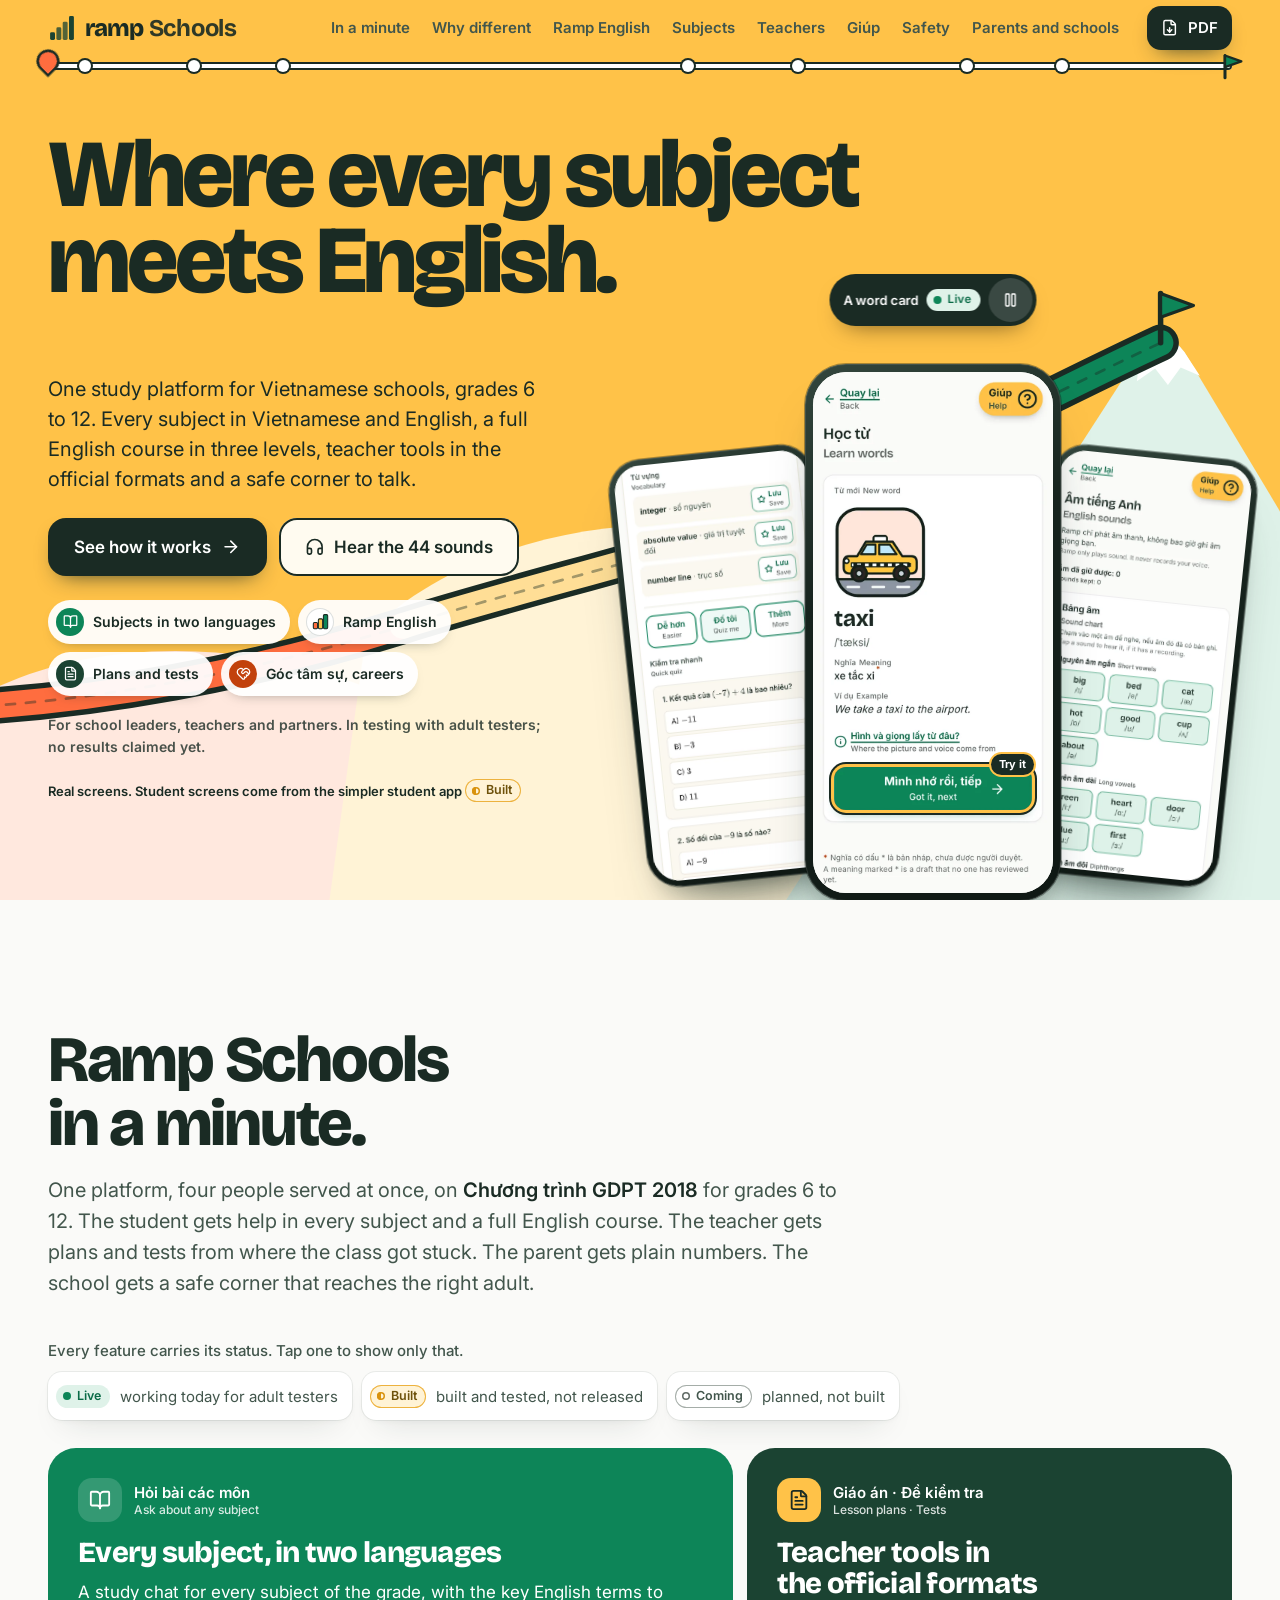
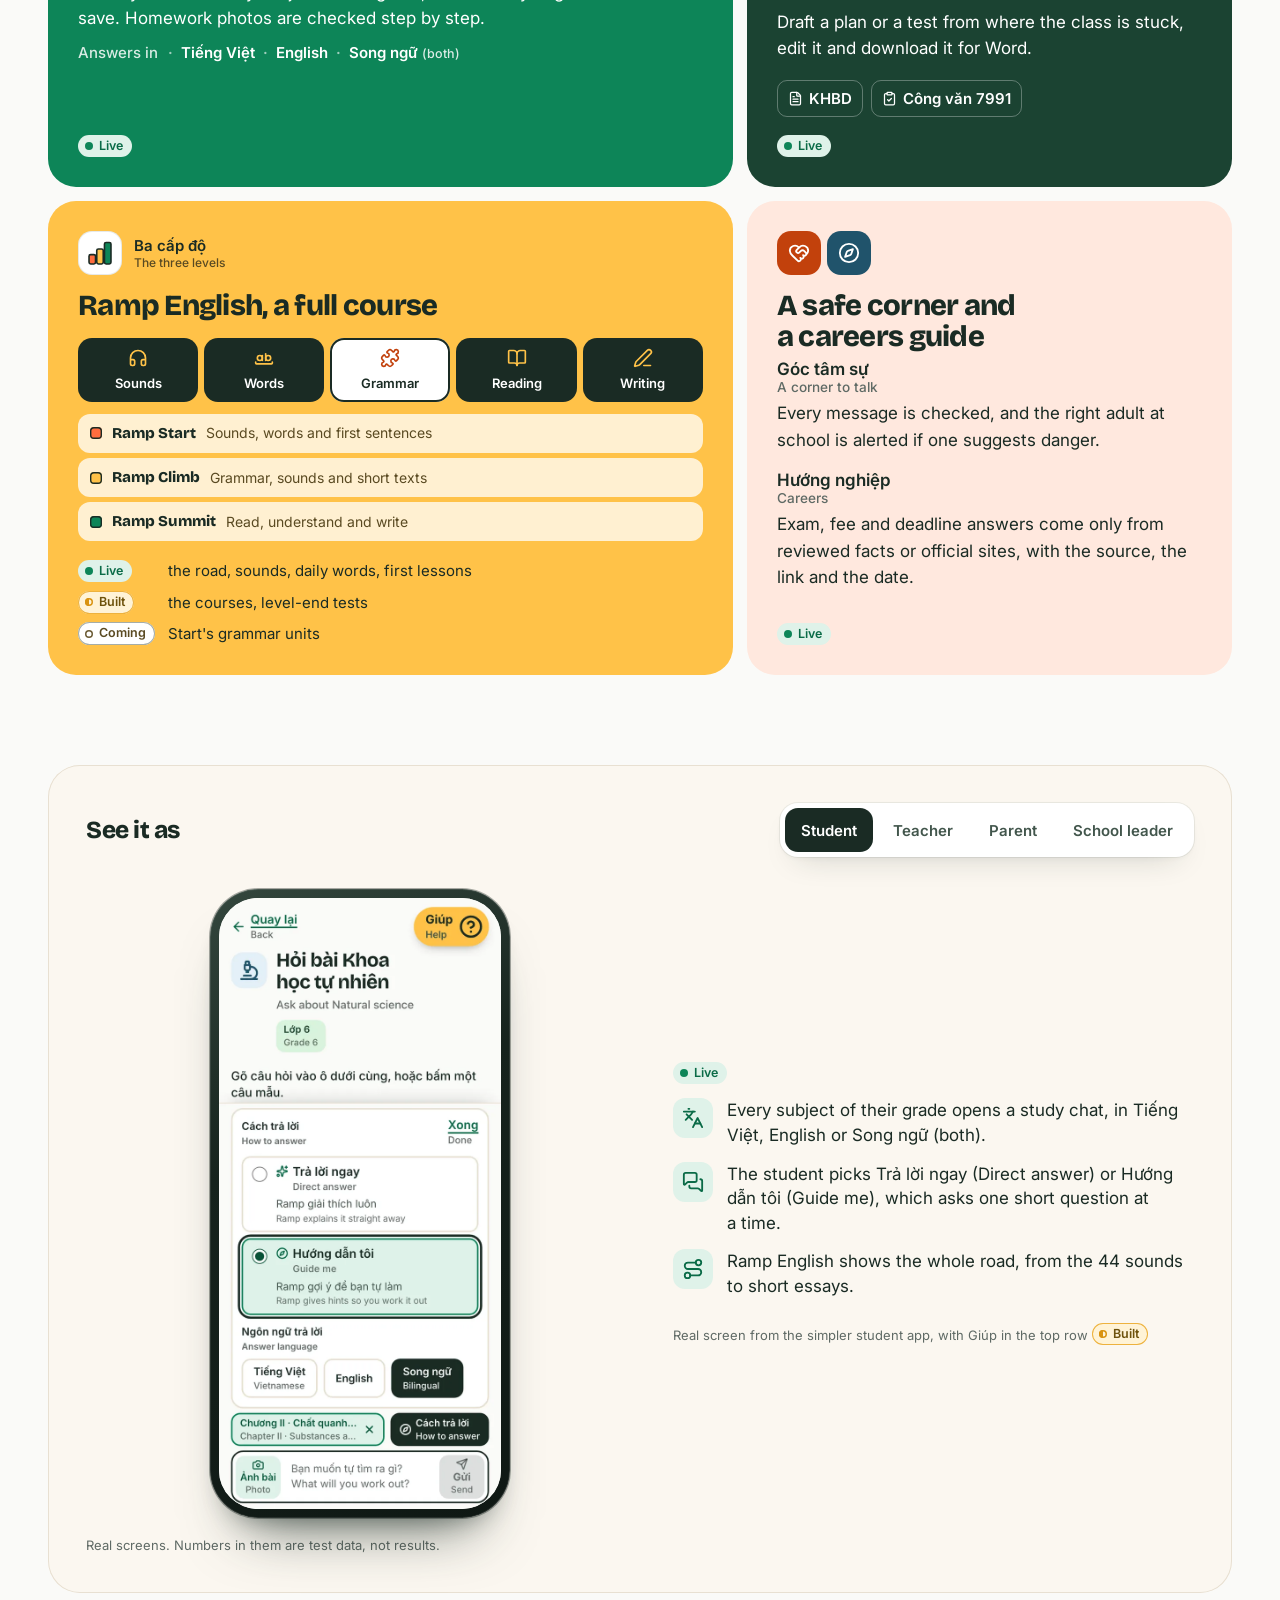
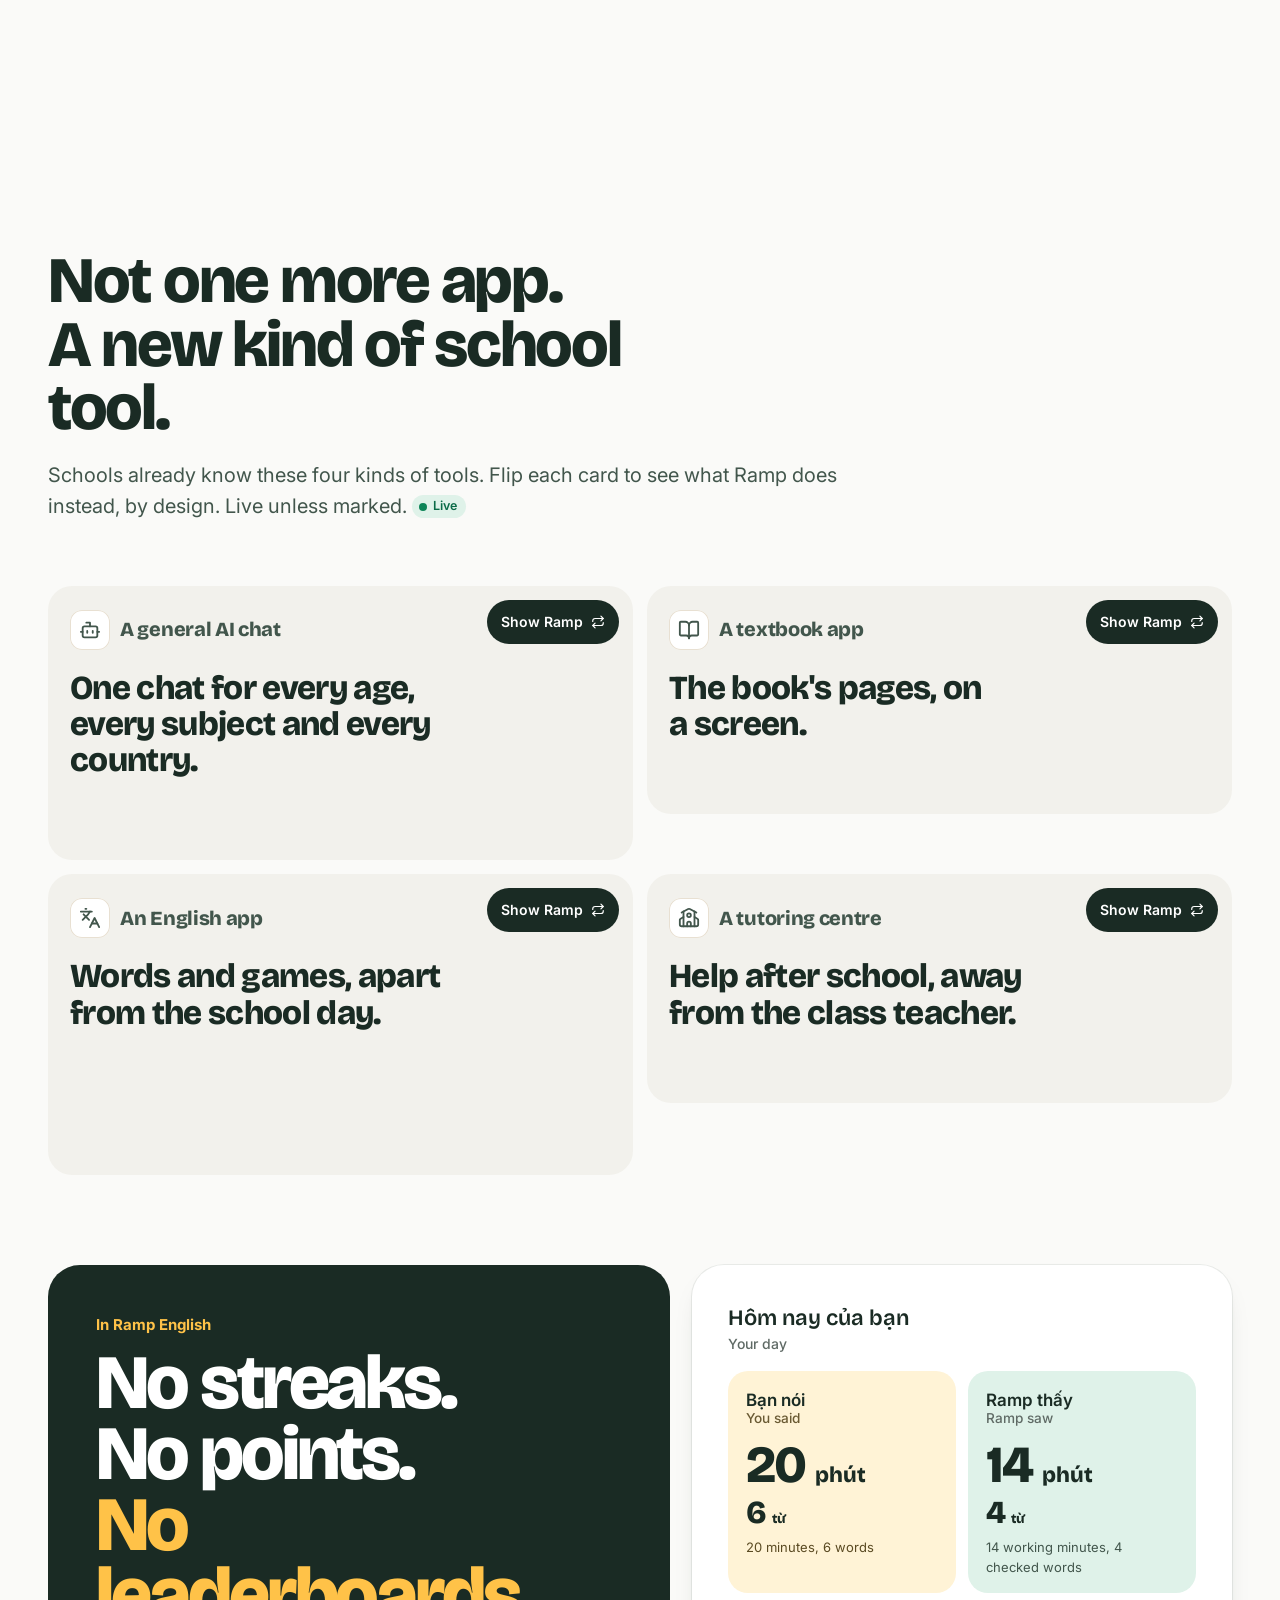
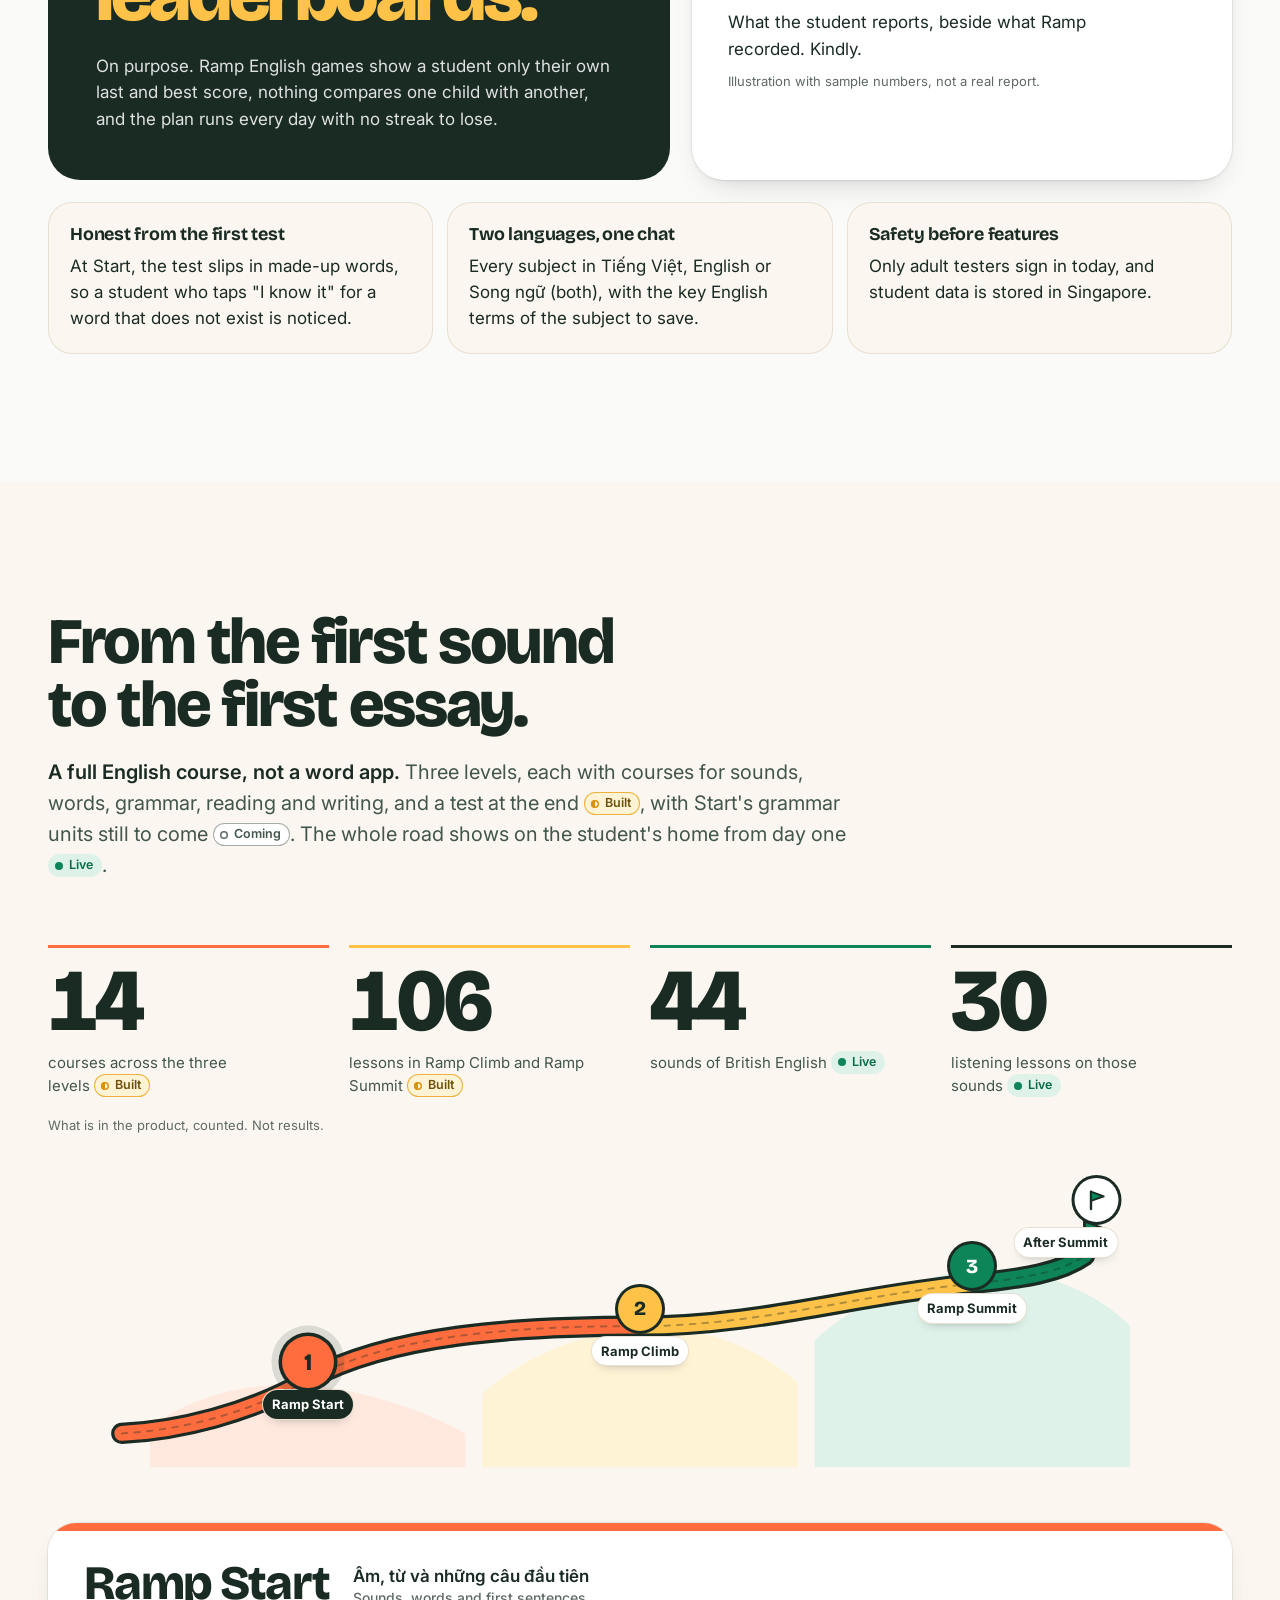
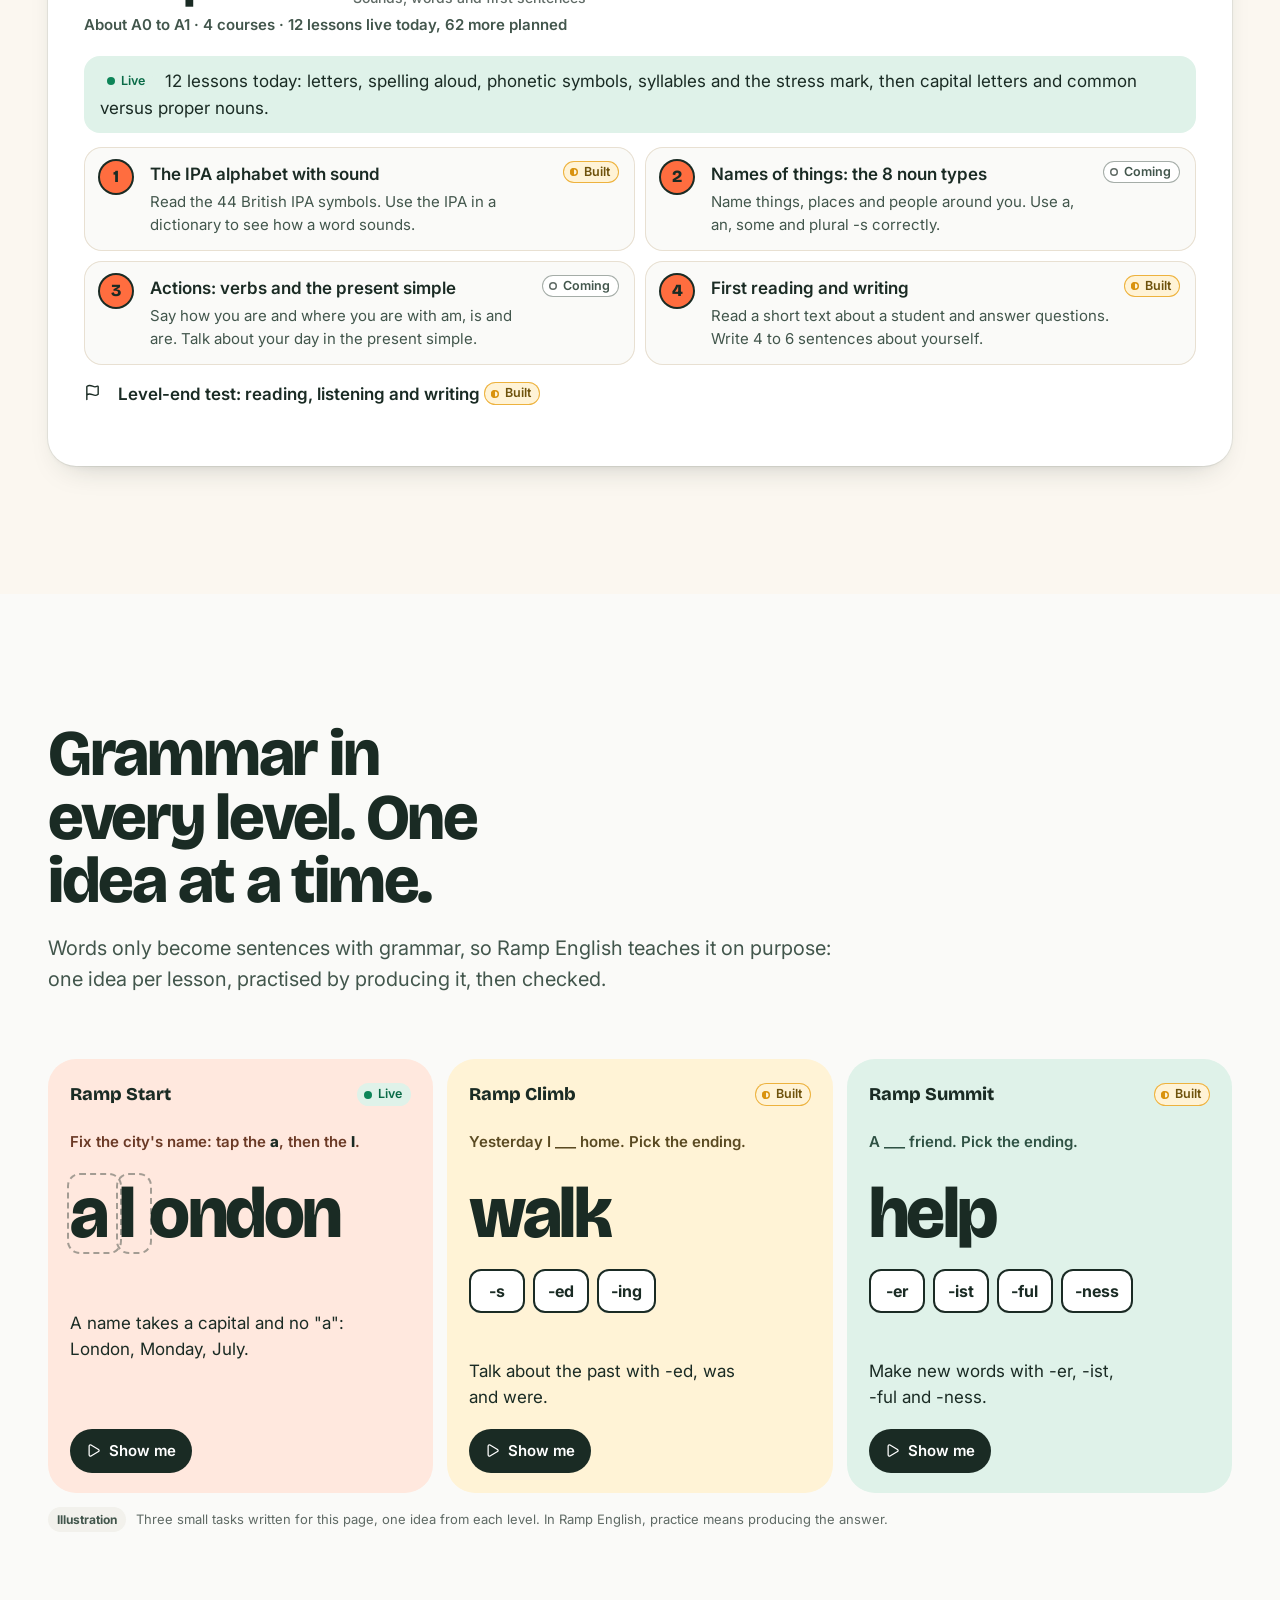
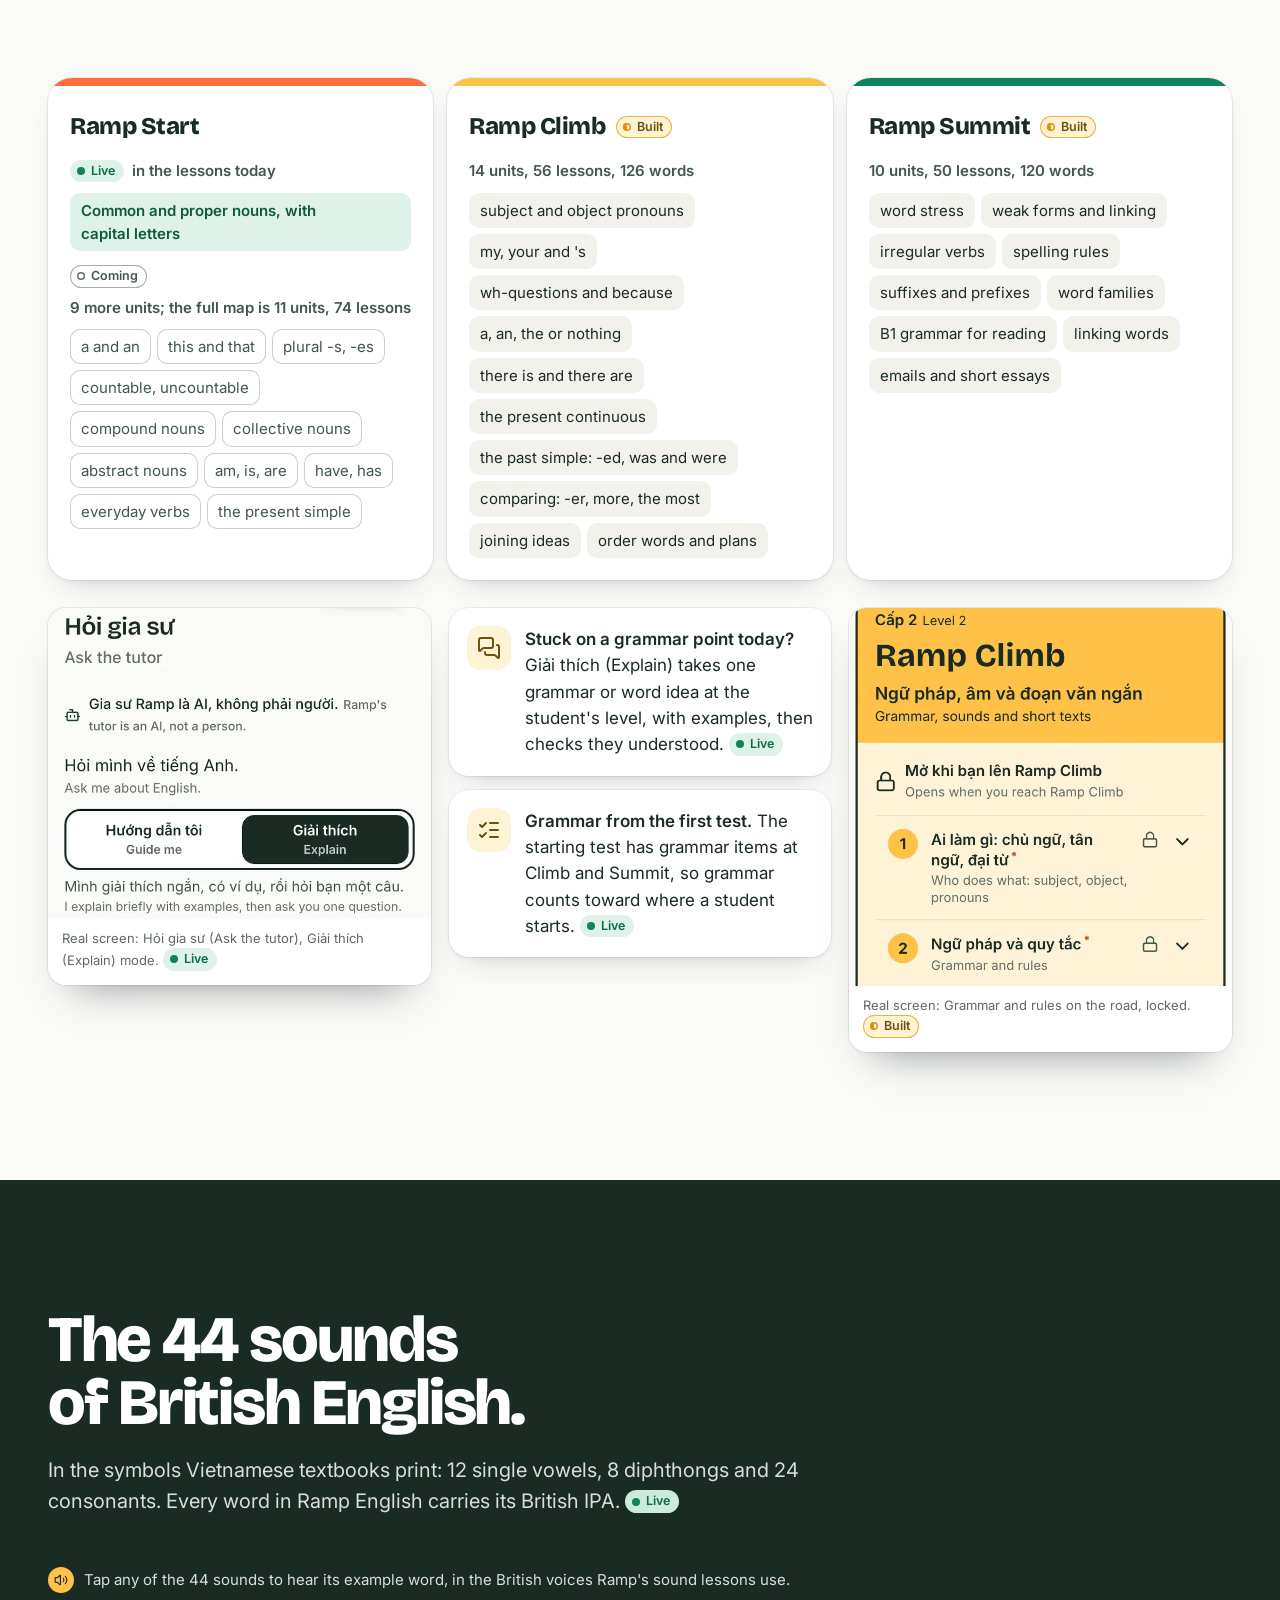
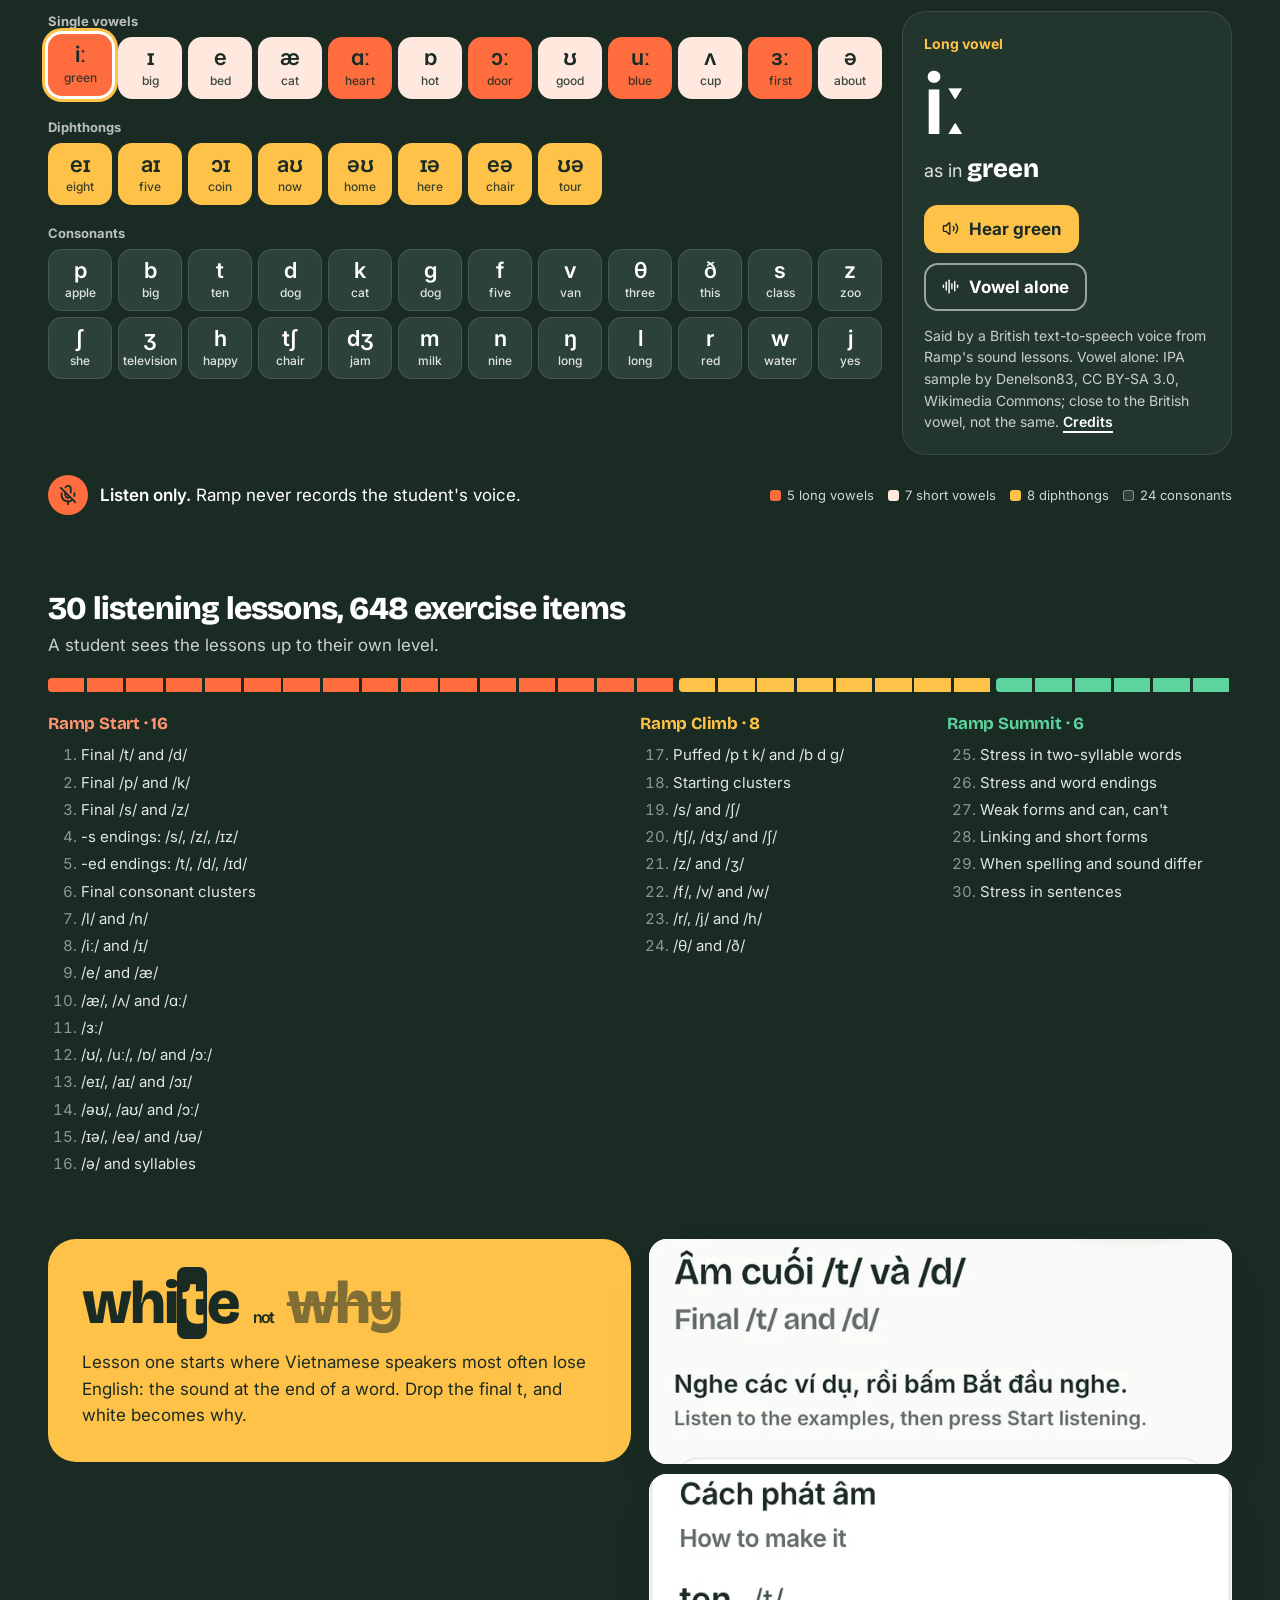
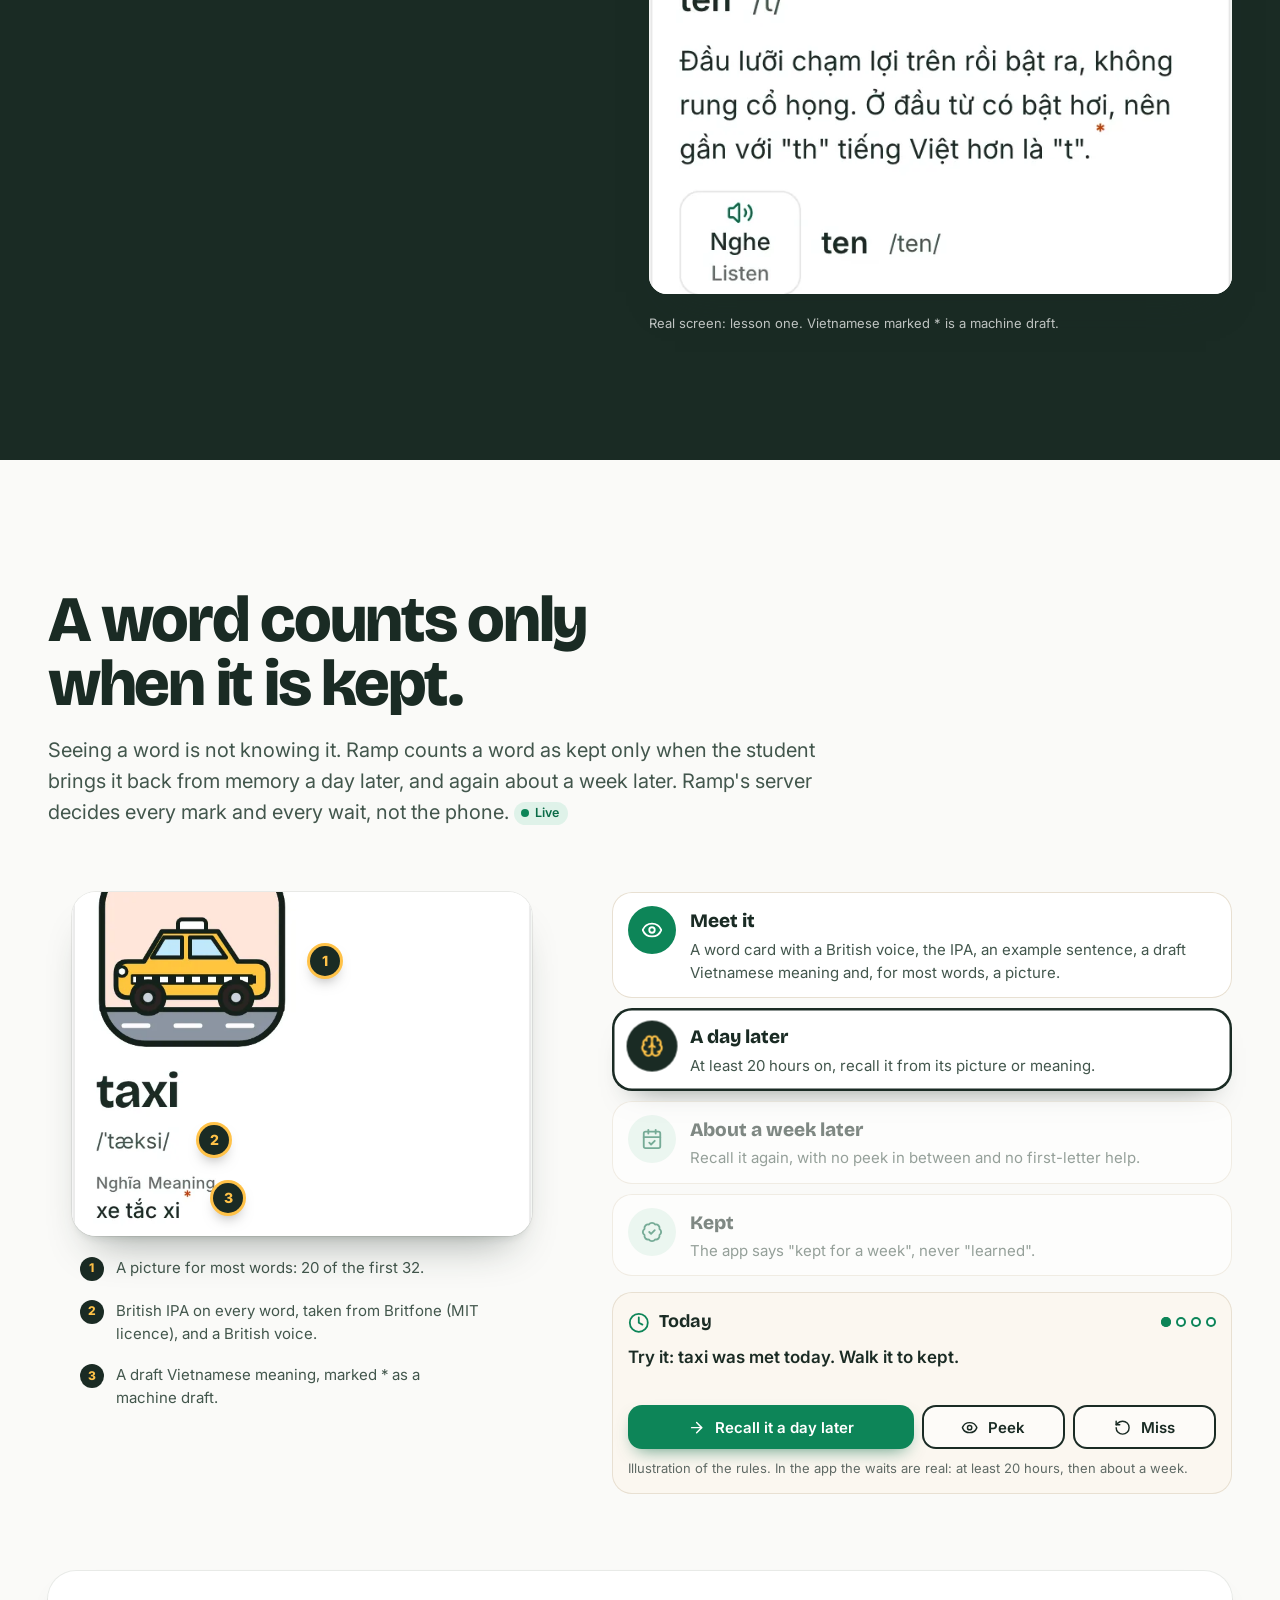
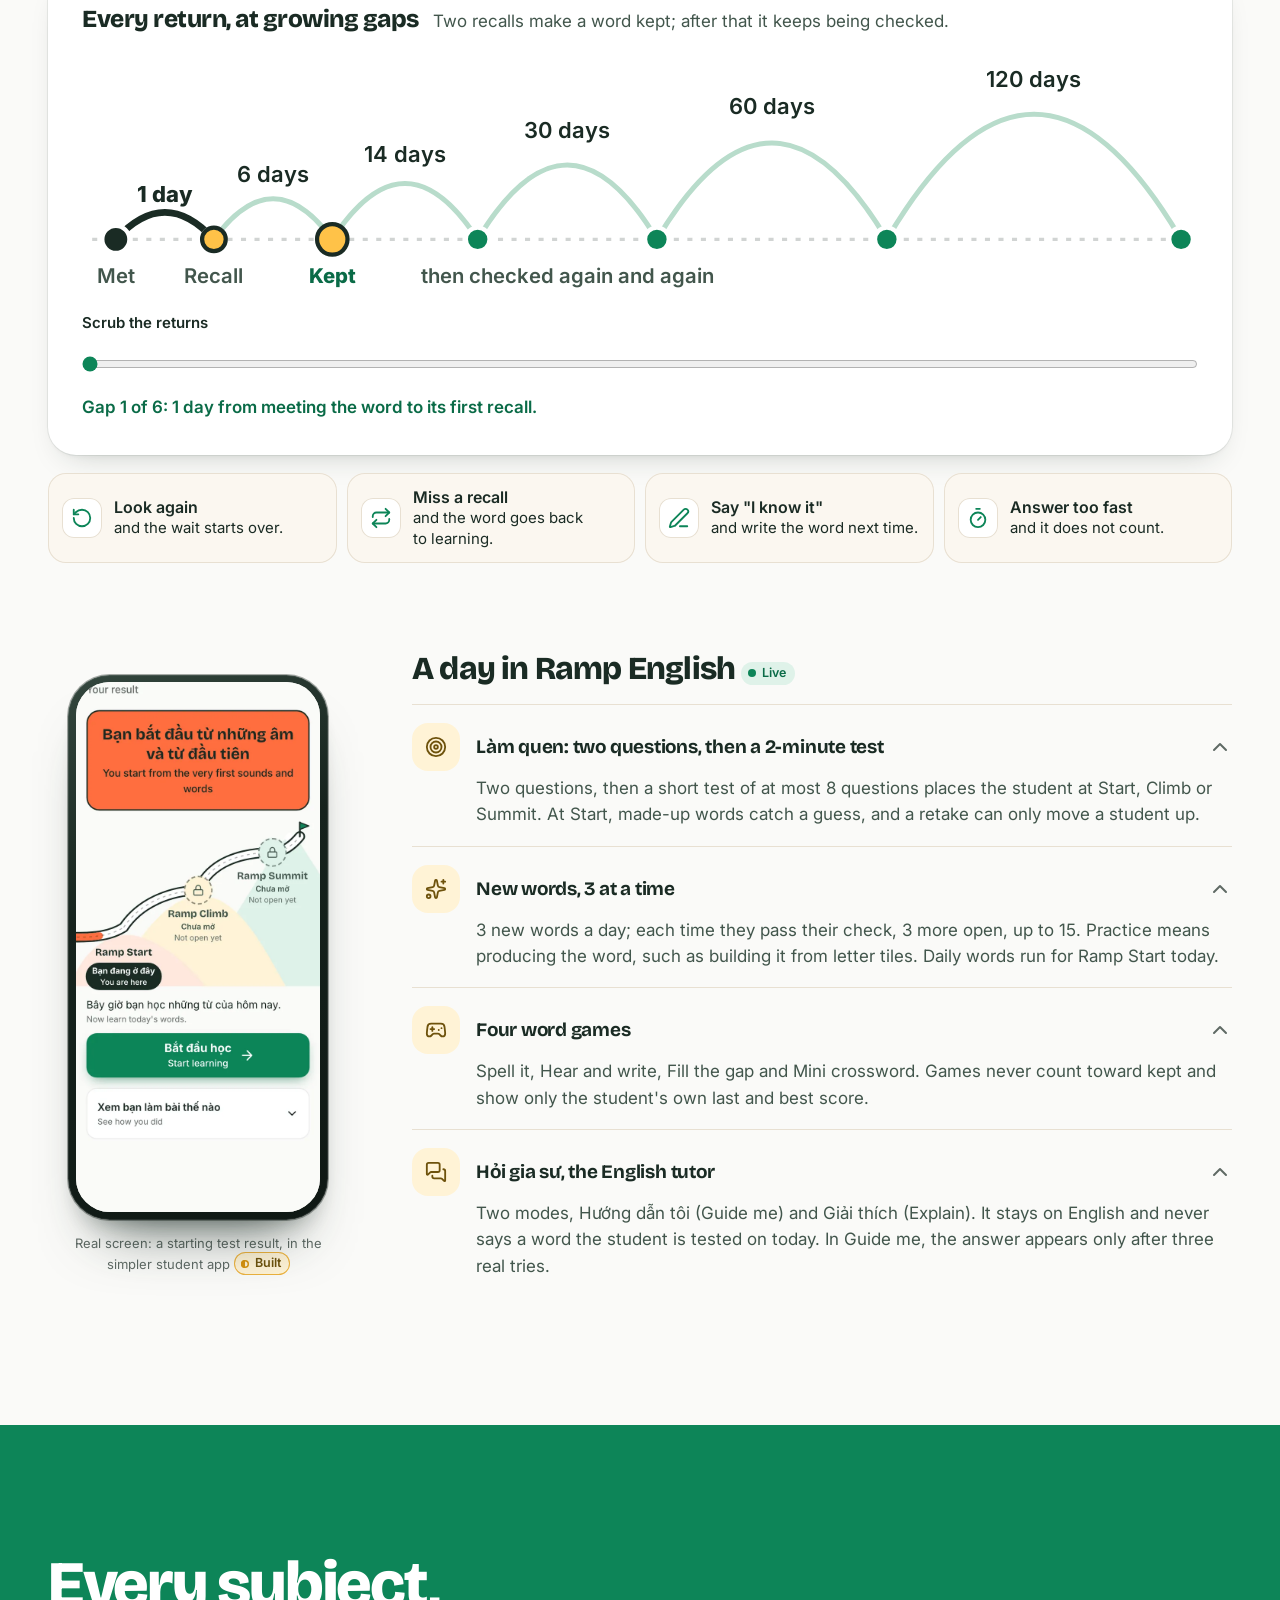
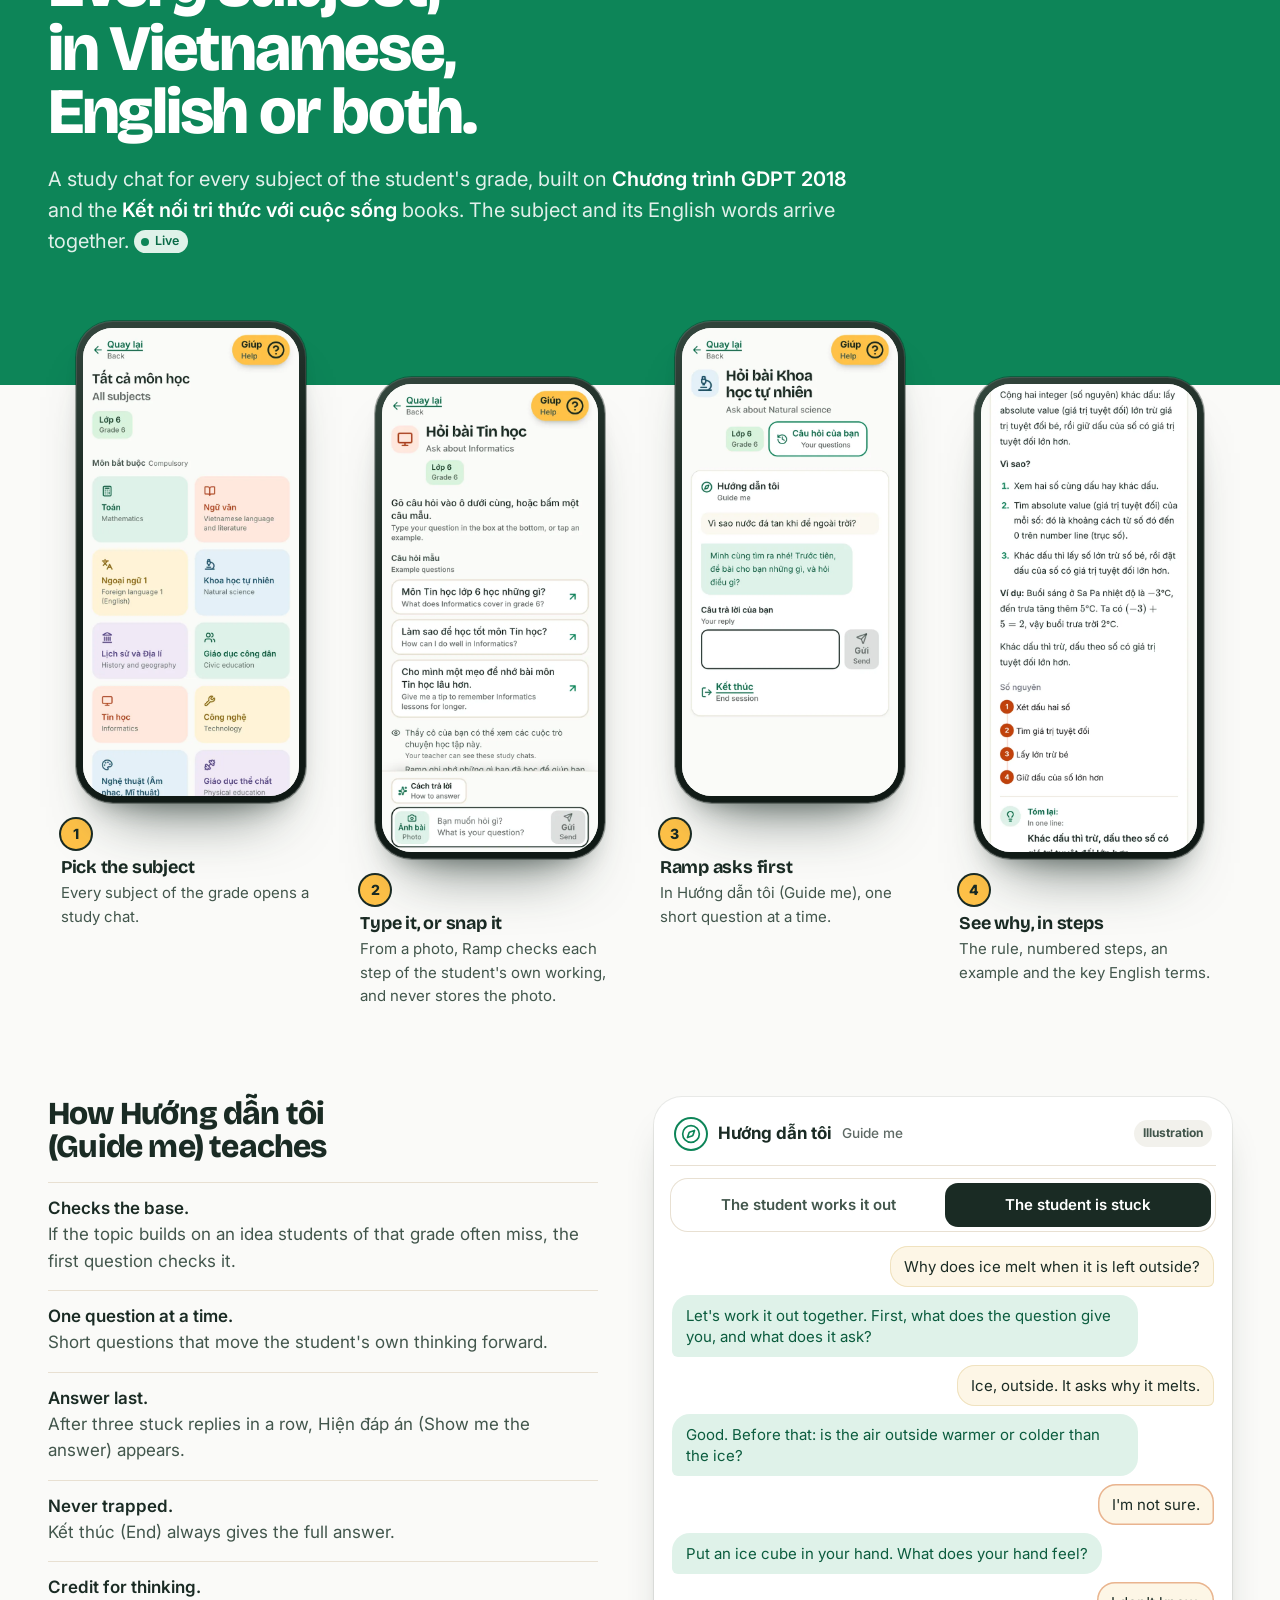
==== commit 2b8467da: "Every one of the 44 sounds plays its example word in a British voice; nine vowels keep their sample " ====
--- a/index.html
+++ b/index.html
@@ -507,19 +507,19 @@
       <p class="lead">In the symbols Vietnamese textbooks print: 12 single vowels, 8 diphthongs and 24 consonants. Every word in Ramp English carries its British IPA. <span class="st live">Live</span></p>
     </div>
 
-    <p class="ipa-hint" hidden><span class="spk" aria-hidden="true"><svg class="ic" viewBox="0 0 24 24" aria-hidden="true" focusable="false"><path d="M11 4.702a.705.705 0 0 0-1.203-.498L6.413 7.587A1.4 1.4 0 0 1 5.416 8H3a1 1 0 0 0-1 1v6a1 1 0 0 0 1 1h2.416a1.4 1.4 0 0 1 .997.413l3.383 3.384A.705.705 0 0 0 11 19.298z"/> <path d="M16 9a5 5 0 0 1 0 6"/> <path d="M19.364 18.364a9 9 0 0 0 0-12.728"/></svg></span>Tap a sound to see its example word. The nine vowels with a speaker play an open reference sample.</p>
+    <p class="ipa-hint" hidden><span class="spk" aria-hidden="true"><svg class="ic" viewBox="0 0 24 24" aria-hidden="true" focusable="false"><path d="M11 4.702a.705.705 0 0 0-1.203-.498L6.413 7.587A1.4 1.4 0 0 1 5.416 8H3a1 1 0 0 0-1 1v6a1 1 0 0 0 1 1h2.416a1.4 1.4 0 0 1 .997.413l3.383 3.384A.705.705 0 0 0 11 19.298z"/> <path d="M16 9a5 5 0 0 1 0 6"/> <path d="M19.364 18.364a9 9 0 0 0 0-12.728"/></svg></span>Tap any of the 44 sounds to hear its example word, in the British voices Ramp's sound lessons use.</p>
     <div class="ipa-wrap reveal" data-st="live">
-      <div class="ipa" id="ipa" role="group" aria-label="The 44 sounds. Choose a sound to see its example word.">
+      <div class="ipa" id="ipa" role="group" aria-label="The 44 sounds. Choose a sound to hear its example word.">
         <p class="ipa-row-l">Single vowels</p>
-        <button type="button" class="lv" data-k="Long vowel" data-clip="ii"><b>iː</b><i>green</i><span class="spk" aria-hidden="true"><svg class="ic" viewBox="0 0 24 24" aria-hidden="true" focusable="false"><path d="M11 4.702a.705.705 0 0 0-1.203-.498L6.413 7.587A1.4 1.4 0 0 1 5.416 8H3a1 1 0 0 0-1 1v6a1 1 0 0 0 1 1h2.416a1.4 1.4 0 0 1 .997.413l3.383 3.384A.705.705 0 0 0 11 19.298z"/> <path d="M16 9a5 5 0 0 1 0 6"/> <path d="M19.364 18.364a9 9 0 0 0 0-12.728"/></svg></span></button>
-        <button type="button" class="sv" data-k="Short vowel" data-clip="i"><b>ɪ</b><i>big</i><span class="spk" aria-hidden="true"><svg class="ic" viewBox="0 0 24 24" aria-hidden="true" focusable="false"><path d="M11 4.702a.705.705 0 0 0-1.203-.498L6.413 7.587A1.4 1.4 0 0 1 5.416 8H3a1 1 0 0 0-1 1v6a1 1 0 0 0 1 1h2.416a1.4 1.4 0 0 1 .997.413l3.383 3.384A.705.705 0 0 0 11 19.298z"/> <path d="M16 9a5 5 0 0 1 0 6"/> <path d="M19.364 18.364a9 9 0 0 0 0-12.728"/></svg></span></button>
-        <button type="button" class="sv" data-k="Short vowel" data-clip="e"><b>e</b><i>bed</i><span class="spk" aria-hidden="true"><svg class="ic" viewBox="0 0 24 24" aria-hidden="true" focusable="false"><path d="M11 4.702a.705.705 0 0 0-1.203-.498L6.413 7.587A1.4 1.4 0 0 1 5.416 8H3a1 1 0 0 0-1 1v6a1 1 0 0 0 1 1h2.416a1.4 1.4 0 0 1 .997.413l3.383 3.384A.705.705 0 0 0 11 19.298z"/> <path d="M16 9a5 5 0 0 1 0 6"/> <path d="M19.364 18.364a9 9 0 0 0 0-12.728"/></svg></span></button>
-        <button type="button" class="sv" data-k="Short vowel" data-clip="ae"><b>æ</b><i>cat</i><span class="spk" aria-hidden="true"><svg class="ic" viewBox="0 0 24 24" aria-hidden="true" focusable="false"><path d="M11 4.702a.705.705 0 0 0-1.203-.498L6.413 7.587A1.4 1.4 0 0 1 5.416 8H3a1 1 0 0 0-1 1v6a1 1 0 0 0 1 1h2.416a1.4 1.4 0 0 1 .997.413l3.383 3.384A.705.705 0 0 0 11 19.298z"/> <path d="M16 9a5 5 0 0 1 0 6"/> <path d="M19.364 18.364a9 9 0 0 0 0-12.728"/></svg></span></button>
-        <button type="button" class="lv" data-k="Long vowel" data-clip="aa"><b>ɑː</b><i>heart</i><span class="spk" aria-hidden="true"><svg class="ic" viewBox="0 0 24 24" aria-hidden="true" focusable="false"><path d="M11 4.702a.705.705 0 0 0-1.203-.498L6.413 7.587A1.4 1.4 0 0 1 5.416 8H3a1 1 0 0 0-1 1v6a1 1 0 0 0 1 1h2.416a1.4 1.4 0 0 1 .997.413l3.383 3.384A.705.705 0 0 0 11 19.298z"/> <path d="M16 9a5 5 0 0 1 0 6"/> <path d="M19.364 18.364a9 9 0 0 0 0-12.728"/></svg></span></button>
-        <button type="button" class="sv" data-k="Short vowel" data-clip="o"><b>ɒ</b><i>hot</i><span class="spk" aria-hidden="true"><svg class="ic" viewBox="0 0 24 24" aria-hidden="true" focusable="false"><path d="M11 4.702a.705.705 0 0 0-1.203-.498L6.413 7.587A1.4 1.4 0 0 1 5.416 8H3a1 1 0 0 0-1 1v6a1 1 0 0 0 1 1h2.416a1.4 1.4 0 0 1 .997.413l3.383 3.384A.705.705 0 0 0 11 19.298z"/> <path d="M16 9a5 5 0 0 1 0 6"/> <path d="M19.364 18.364a9 9 0 0 0 0-12.728"/></svg></span></button>
-        <button type="button" class="lv" data-k="Long vowel" data-clip="oo"><b>ɔː</b><i>door</i><span class="spk" aria-hidden="true"><svg class="ic" viewBox="0 0 24 24" aria-hidden="true" focusable="false"><path d="M11 4.702a.705.705 0 0 0-1.203-.498L6.413 7.587A1.4 1.4 0 0 1 5.416 8H3a1 1 0 0 0-1 1v6a1 1 0 0 0 1 1h2.416a1.4 1.4 0 0 1 .997.413l3.383 3.384A.705.705 0 0 0 11 19.298z"/> <path d="M16 9a5 5 0 0 1 0 6"/> <path d="M19.364 18.364a9 9 0 0 0 0-12.728"/></svg></span></button>
-        <button type="button" class="sv" data-k="Short vowel" data-clip="u"><b>ʊ</b><i>good</i><span class="spk" aria-hidden="true"><svg class="ic" viewBox="0 0 24 24" aria-hidden="true" focusable="false"><path d="M11 4.702a.705.705 0 0 0-1.203-.498L6.413 7.587A1.4 1.4 0 0 1 5.416 8H3a1 1 0 0 0-1 1v6a1 1 0 0 0 1 1h2.416a1.4 1.4 0 0 1 .997.413l3.383 3.384A.705.705 0 0 0 11 19.298z"/> <path d="M16 9a5 5 0 0 1 0 6"/> <path d="M19.364 18.364a9 9 0 0 0 0-12.728"/></svg></span></button>
-        <button type="button" class="lv" data-k="Long vowel" data-clip="uu"><b>uː</b><i>blue</i><span class="spk" aria-hidden="true"><svg class="ic" viewBox="0 0 24 24" aria-hidden="true" focusable="false"><path d="M11 4.702a.705.705 0 0 0-1.203-.498L6.413 7.587A1.4 1.4 0 0 1 5.416 8H3a1 1 0 0 0-1 1v6a1 1 0 0 0 1 1h2.416a1.4 1.4 0 0 1 .997.413l3.383 3.384A.705.705 0 0 0 11 19.298z"/> <path d="M16 9a5 5 0 0 1 0 6"/> <path d="M19.364 18.364a9 9 0 0 0 0-12.728"/></svg></span></button>
+        <button type="button" class="lv" data-k="Long vowel" data-clip="ii"><b>iː</b><i>green</i></button>
+        <button type="button" class="sv" data-k="Short vowel" data-clip="i"><b>ɪ</b><i>big</i></button>
+        <button type="button" class="sv" data-k="Short vowel" data-clip="e"><b>e</b><i>bed</i></button>
+        <button type="button" class="sv" data-k="Short vowel" data-clip="ae"><b>æ</b><i>cat</i></button>
+        <button type="button" class="lv" data-k="Long vowel" data-clip="aa"><b>ɑː</b><i>heart</i></button>
+        <button type="button" class="sv" data-k="Short vowel" data-clip="o"><b>ɒ</b><i>hot</i></button>
+        <button type="button" class="lv" data-k="Long vowel" data-clip="oo"><b>ɔː</b><i>door</i></button>
+        <button type="button" class="sv" data-k="Short vowel" data-clip="u"><b>ʊ</b><i>good</i></button>
+        <button type="button" class="lv" data-k="Long vowel" data-clip="uu"><b>uː</b><i>blue</i></button>
         <button type="button" class="sv" data-k="Short vowel"><b>ʌ</b><i>cup</i></button>
         <button type="button" class="lv" data-k="Long vowel"><b>ɜː</b><i>first</i></button>
         <button type="button" class="sv" data-k="Short vowel"><b>ə</b><i>about</i></button>
@@ -539,8 +539,11 @@
         <p class="ic-k" id="ic-k">Tap a sound</p>
         <p class="ic-s" id="ic-s">iː</p>
         <p class="ic-w">as in <b id="ic-w">green</b></p>
-        <button class="ic-play" id="ic-play" type="button" hidden><svg class="ic" viewBox="0 0 24 24" aria-hidden="true" focusable="false"><path d="M11 4.702a.705.705 0 0 0-1.203-.498L6.413 7.587A1.4 1.4 0 0 1 5.416 8H3a1 1 0 0 0-1 1v6a1 1 0 0 0 1 1h2.416a1.4 1.4 0 0 1 .997.413l3.383 3.384A.705.705 0 0 0 11 19.298z"/> <path d="M16 9a5 5 0 0 1 0 6"/> <path d="M19.364 18.364a9 9 0 0 0 0-12.728"/></svg><span>Hear the sample</span></button>
-        <p class="ic-note" id="ic-note">Nine vowels play an open reference recording of their IPA symbol, from Wikimedia Commons. These are not Ramp's lesson audio. <a href="credits.html">Credits</a></p>
+        <div class="ic-btns">
+          <button class="ic-play" id="ic-play" type="button" hidden><svg class="ic" viewBox="0 0 24 24" aria-hidden="true" focusable="false"><path d="M11 4.702a.705.705 0 0 0-1.203-.498L6.413 7.587A1.4 1.4 0 0 1 5.416 8H3a1 1 0 0 0-1 1v6a1 1 0 0 0 1 1h2.416a1.4 1.4 0 0 1 .997.413l3.383 3.384A.705.705 0 0 0 11 19.298z"/> <path d="M16 9a5 5 0 0 1 0 6"/> <path d="M19.364 18.364a9 9 0 0 0 0-12.728"/></svg><span>Hear green</span></button>
+          <button class="ic-alone" id="ic-alone" type="button" hidden><svg class="ic" viewBox="0 0 24 24" aria-hidden="true" focusable="false"><path d="M2 10v3"/> <path d="M6 6v11"/> <path d="M10 3v18"/> <path d="M14 8v7"/> <path d="M18 5v13"/> <path d="M22 10v3"/></svg><span>Vowel alone</span></button>
+        </div>
+        <p class="ic-note" id="ic-note">Every sound plays its example word, said by a British text-to-speech voice from Ramp's sound lessons. <a href="credits.html">Credits</a></p>
       </aside>
       <div class="ipa-foot">
         <p class="listen"><svg class="ic" viewBox="0 0 24 24" aria-hidden="true" focusable="false"><path d="M12 19v3"/> <path d="M15 9.34V5a3 3 0 0 0-5.68-1.33"/> <path d="M16.95 16.95A7 7 0 0 1 5 12v-2"/> <path d="M18.89 13.23A7 7 0 0 0 19 12v-2"/> <path d="m2 2 20 20"/> <path d="M9 9v3a3 3 0 0 0 5.12 2.12"/></svg><span><b>Listen only.</b> Ramp never records the student's voice.</span></p>
--- a/assets/css/site.css
+++ b/assets/css/site.css
@@ -489,14 +489,21 @@
 .ipa button[aria-pressed="true"] { box-shadow: 0 0 0 3px #fff, 0 0 0 6px var(--sun); translate: 0 -3px; z-index: 1 }
 .ipa button.playing b { animation: thump .5s var(--spring) }
 @keyframes thump { 40% { scale: 1.25 } }
+.ipa button.playing::after { content: ''; position: absolute; top: 6px; right: 6px; width: 7px; height: 7px; border-radius: 50%; background: currentColor; animation: sndping 1s ease-out infinite }
+@keyframes sndping { 0% { box-shadow: 0 0 0 0 currentColor } 100% { box-shadow: 0 0 0 7px transparent } }
+@media (prefers-reduced-motion: reduce) { .ipa button.playing b, .ipa button.playing::after { animation: none } }
 .no-js .ipa button { pointer-events: none }
 .ipa-card { background: #23362D; border-radius: 24px; padding: 22px; box-shadow: inset 0 0 0 1px rgba(255,255,255,.1) }
 .ic-k { font-size: .875rem; font-weight: 700; color: var(--sun) }
 .ic-s { font-family: var(--body); font-size: clamp(4rem, 3rem + 3vw, 5.5rem); font-weight: 600; line-height: 1.05; margin-top: 4px }
 .ic-w { font-size: 1.125rem; color: rgba(255,255,255,.86) }
 .ic-w b { font-family: var(--head); font-size: 1.6rem; color: #fff; font-weight: 800 }
-.ic-play { margin-top: 16px; display: inline-flex; align-items: center; gap: 10px; min-height: 48px; padding: 0 18px; border-radius: 14px; background: var(--sun); color: var(--ink); font-weight: 700; transition: translate .35s var(--spring), background-color .2s }
+.ic-btns { margin-top: 16px; display: flex; flex-wrap: wrap; gap: 10px }
+.ic-play, .ic-alone { display: inline-flex; align-items: center; gap: 10px; min-height: 48px; padding: 0 18px; border-radius: 14px; background: var(--sun); color: var(--ink); font-weight: 700; transition: translate .35s var(--spring), background-color .2s }
 .ic-play:hover { background: var(--sunh); translate: 0 -2px }
+.ic-alone { background: transparent; color: #fff; box-shadow: inset 0 0 0 2px rgba(255,255,255,.55) }
+.ic-alone:hover { background: rgba(255,255,255,.1); translate: 0 -2px }
+.ic-play[hidden], .ic-alone[hidden] { display: none }
 .ic-note { margin-top: 14px; font-size: .875rem; color: rgba(255,255,255,.76) }
 .ic-note a { color: #fff; font-weight: 600 }
 .no-js .ic-k, .no-js .ic-s, .no-js .ic-w { display: none }
@@ -964,7 +971,6 @@
 
 /* sounds */
 .ipa-hint { display: flex; align-items: center; gap: 10px; margin: -14px 0 18px; color: rgba(255,255,255,.84); font-size: .9375rem }
-.ipa .spk { position: absolute; right: 4px; top: 4px; width: 18px; height: 18px; border-radius: 50%; background: var(--ink); color: #fff; display: grid; place-items: center; font-size: 11px; box-shadow: 0 0 0 1.5px rgba(255,255,255,.8) }
 .ipa-hint .spk { width: 26px; height: 26px; border-radius: 50%; background: var(--sun); color: var(--ink); display: grid; place-items: center; font-size: 14px; flex: none }
 .ipa-foot { display: grid; gap: 4px }
 .ipa-foot .listen { margin-top: 0; padding-top: 0; border-top: 0 }
@@ -974,10 +980,12 @@
   .js .ic-s { grid-column: 1; grid-row: 1 / span 2; font-size: 2.75rem; margin: 0; min-width: 1.4em; text-align: center }
   .js .ic-k { grid-column: 2; grid-row: 1; font-size: .8125rem }
   .js .ic-w { grid-column: 2; grid-row: 2; font-size: .9375rem } .js .ic-w b { font-size: 1.25rem }
-  .js .ic-play { grid-column: 3; grid-row: 1 / span 2; margin: 0; padding: 0 14px }
+  .js .ic-btns { grid-column: 3; grid-row: 1 / span 2; margin: 0; flex-wrap: nowrap; gap: 8px }
+  .js .ic-play, .js .ic-alone { padding: 0 14px }
   .js .ic-note { grid-column: 1 / -1; font-size: .75rem; line-height: 1.35; margin-top: 8px }
   .ipa-foot { margin-top: 6px }
 }
+@media (max-width: 639px) { .js .ic-alone span { position: absolute; width: 1px; height: 1px; overflow: hidden; clip: rect(0 0 0 0); white-space: nowrap } .js .ic-alone { width: 48px; padding: 0; justify-content: center } }
 @media (max-width: 439px) { .js .ic-play span { position: absolute; width: 1px; height: 1px; overflow: hidden; clip: rect(0 0 0 0); white-space: nowrap } .js .ic-play { width: 48px; padding: 0; justify-content: center } }
 .ssegs { grid-column: 1 / -1; justify-self: start }
 @media (min-width: 760px) { .ssegs { display: none !important } .scols [data-panel][data-off] { display: block !important } }
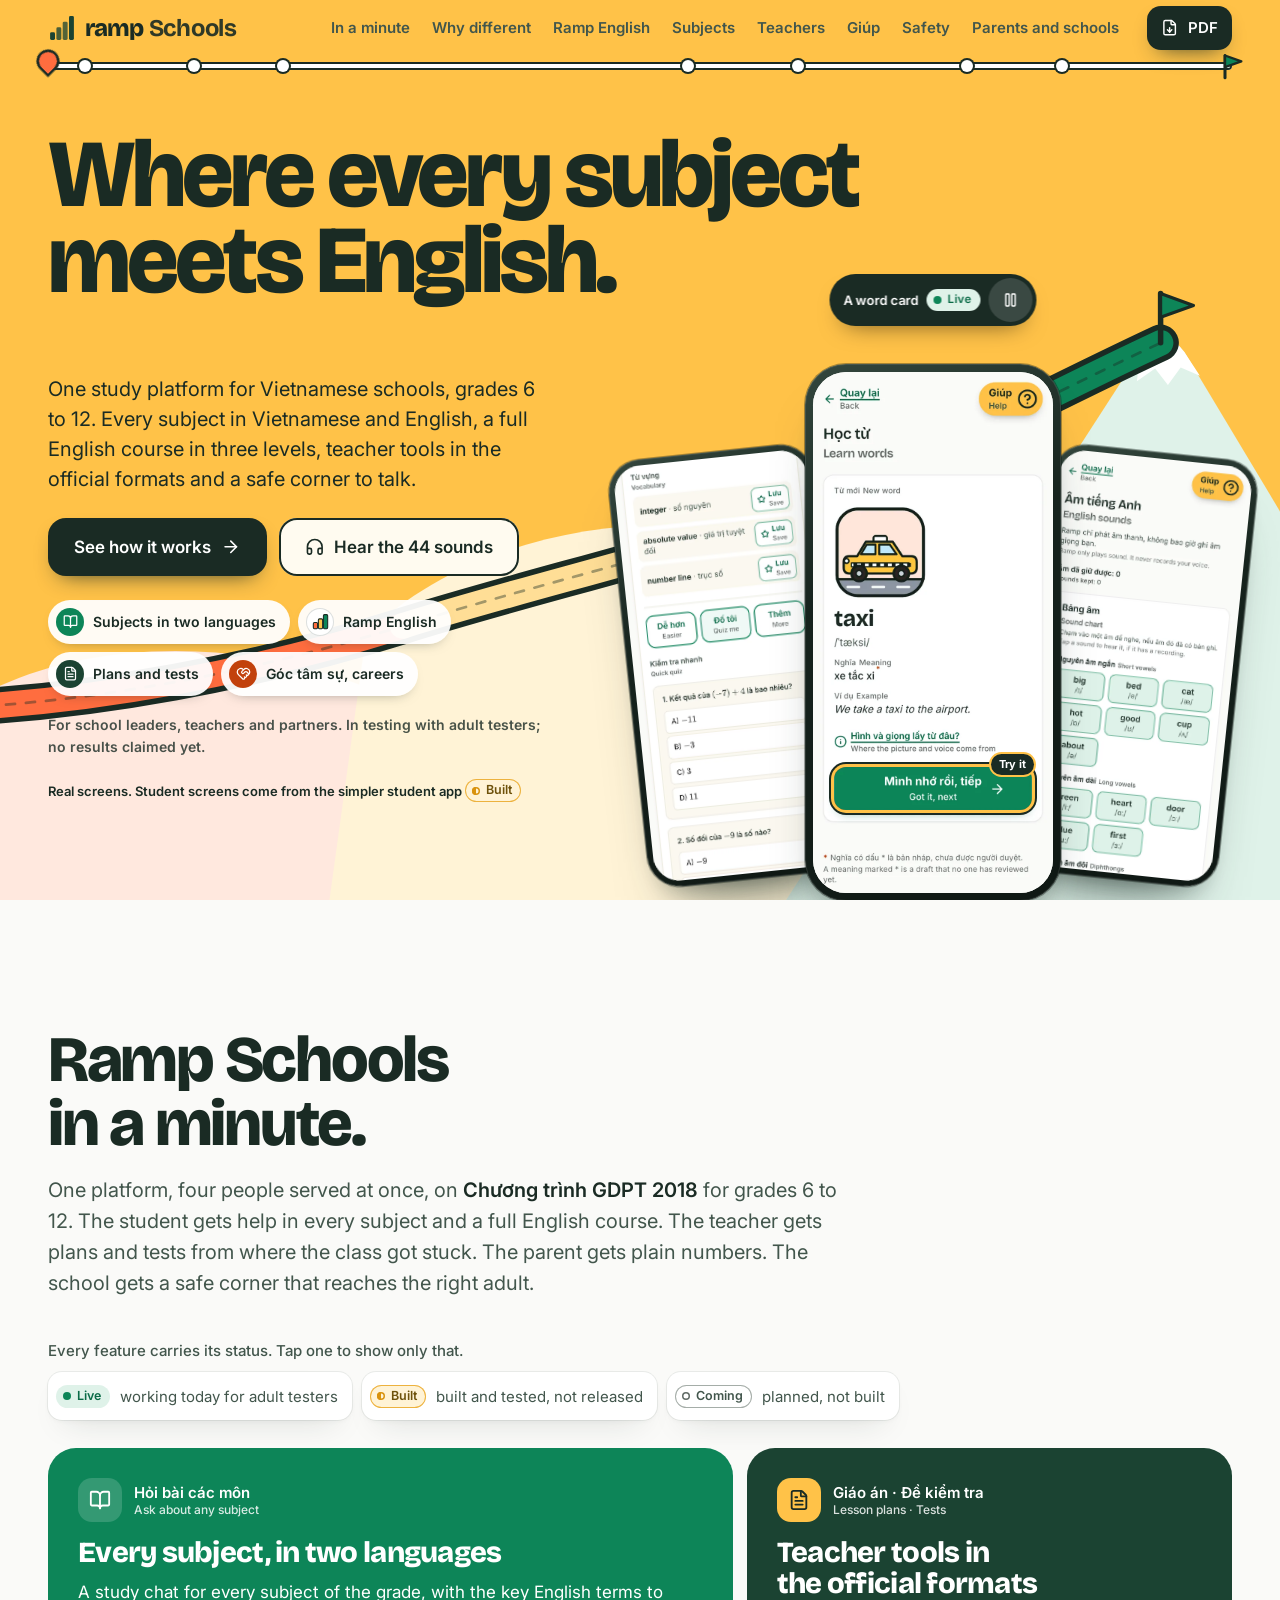
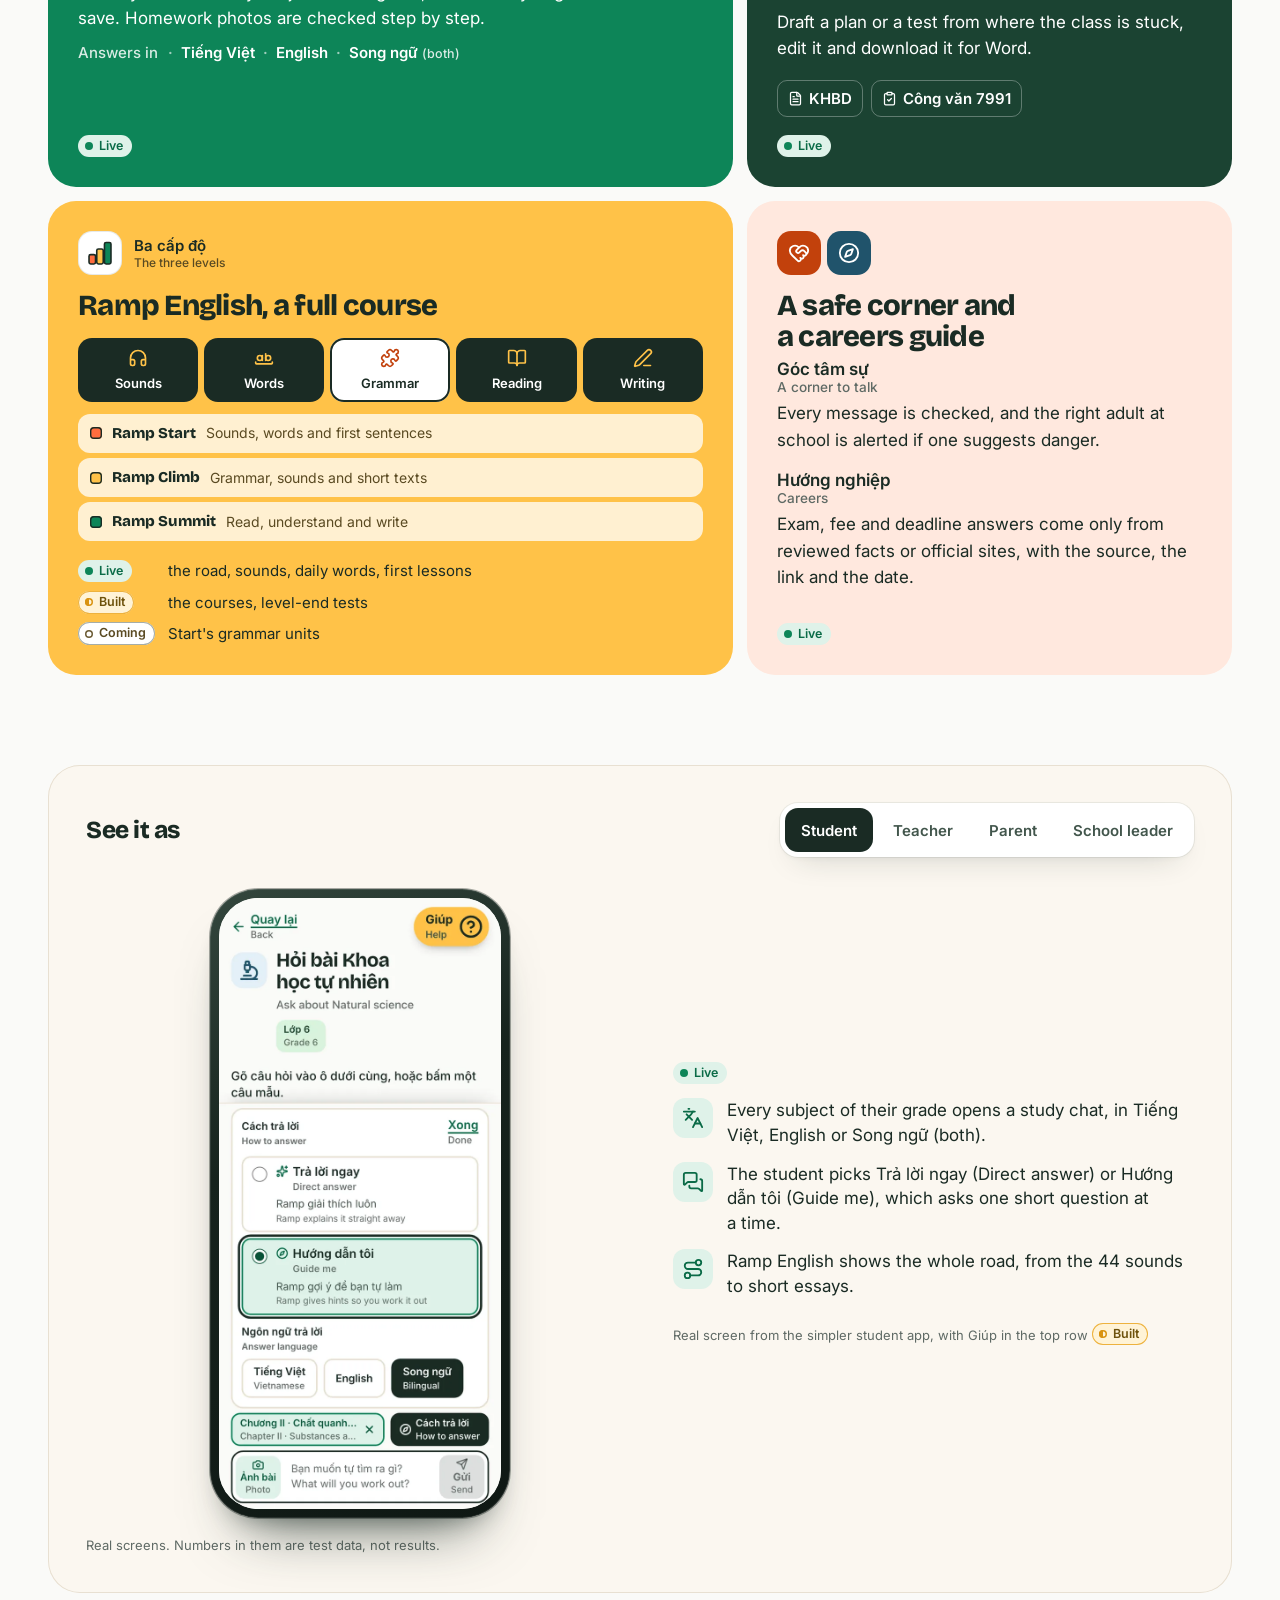
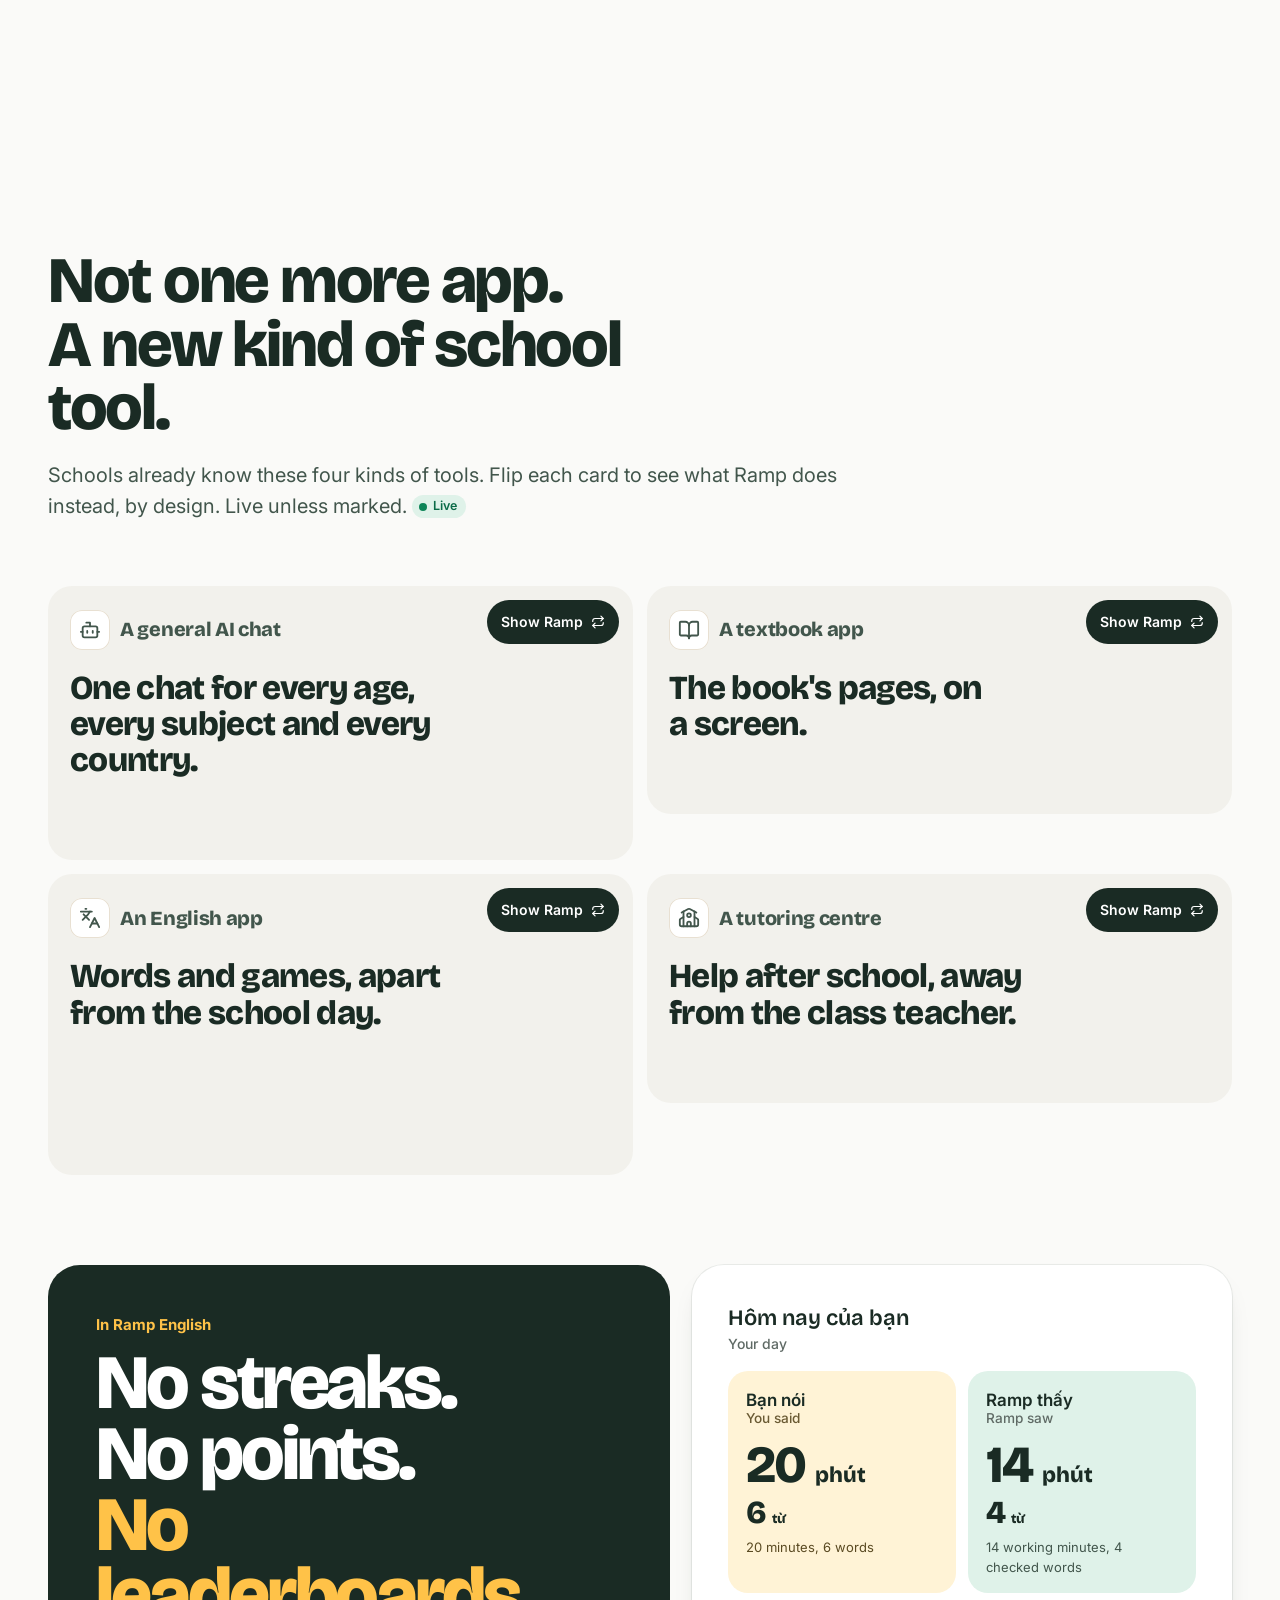
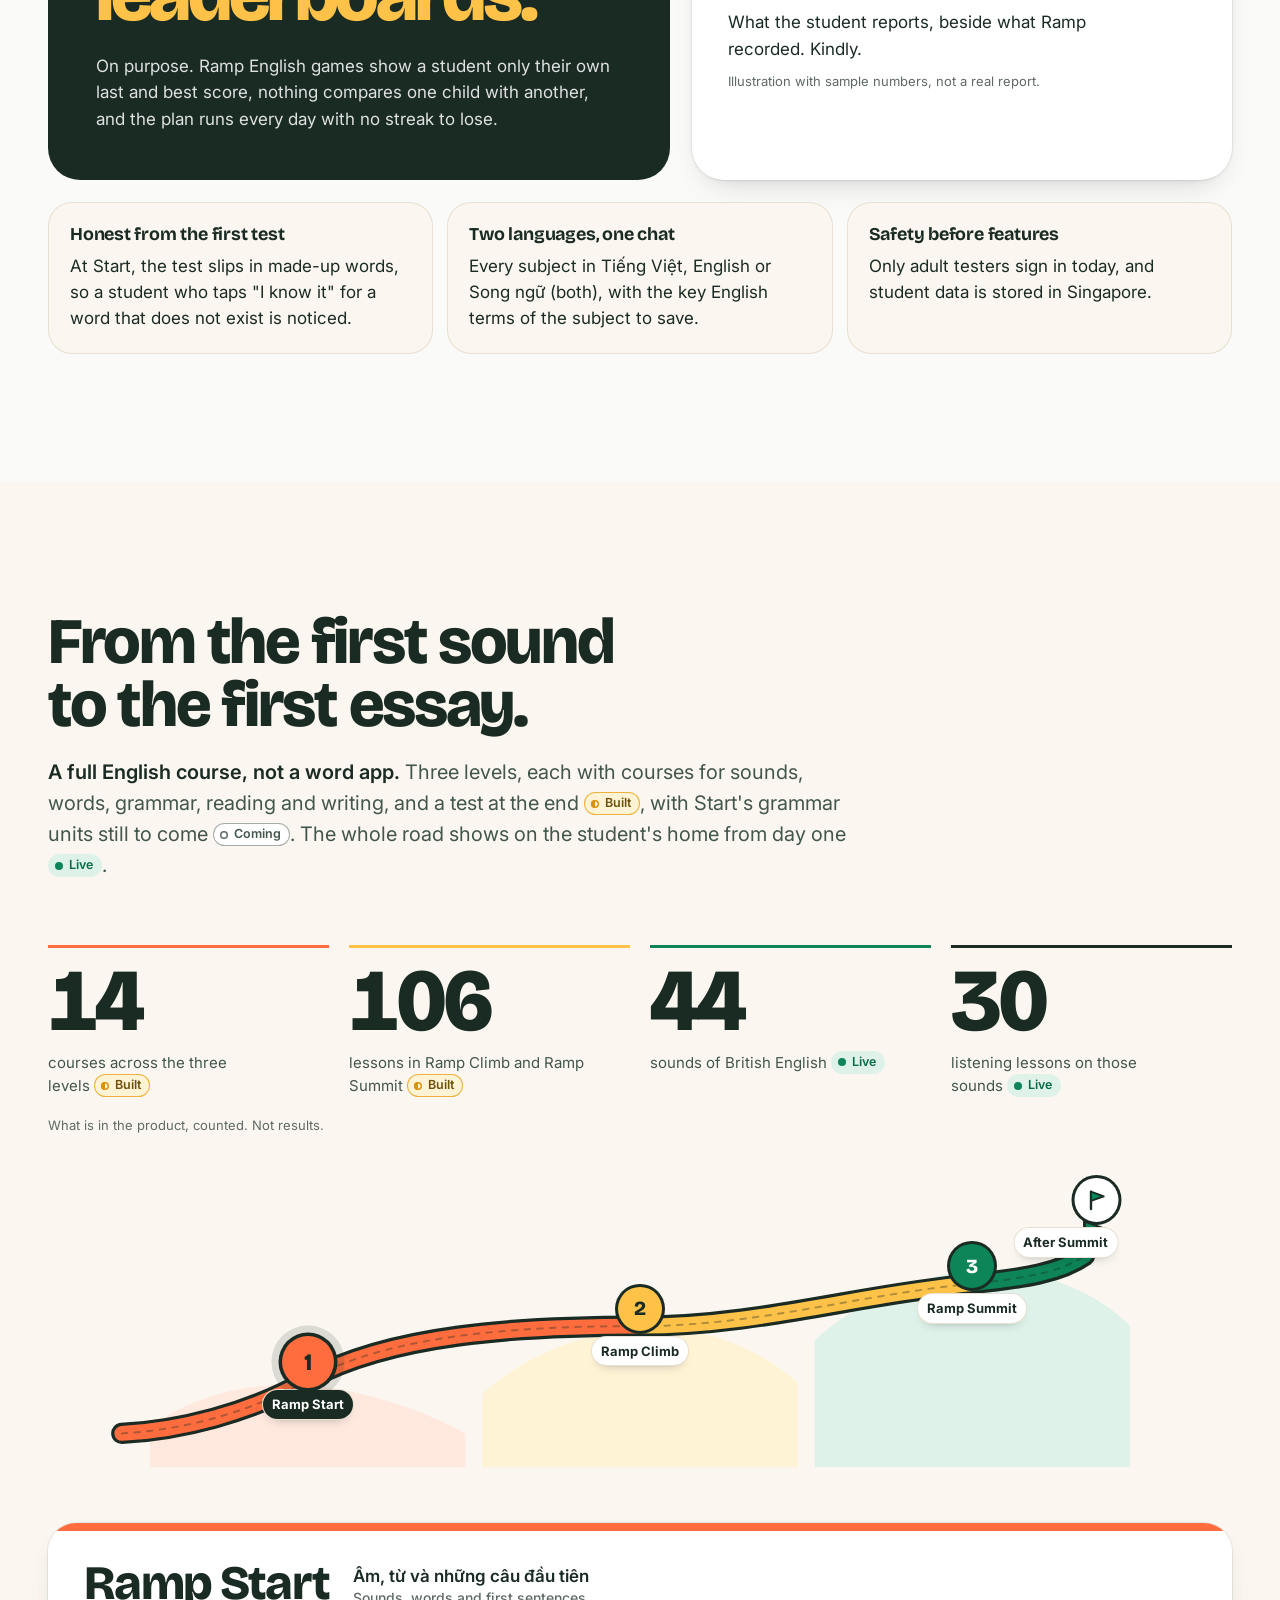
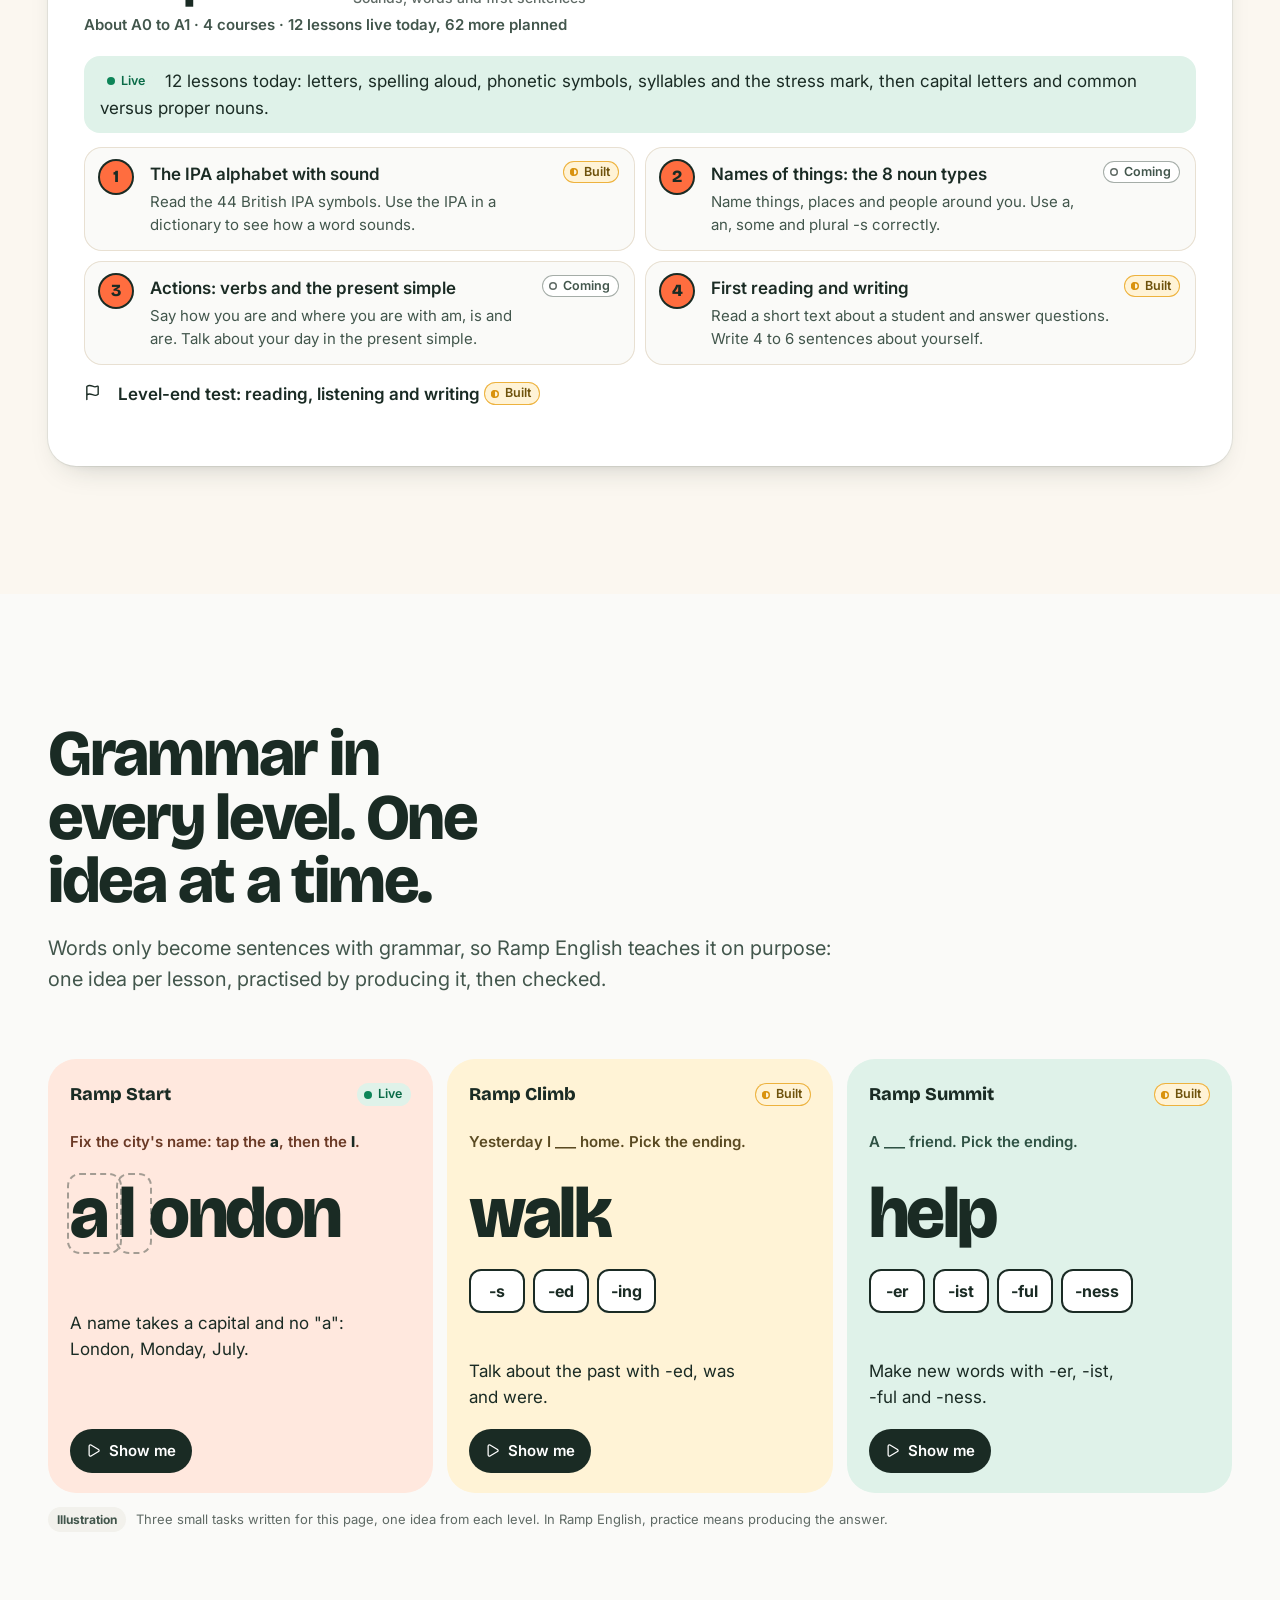
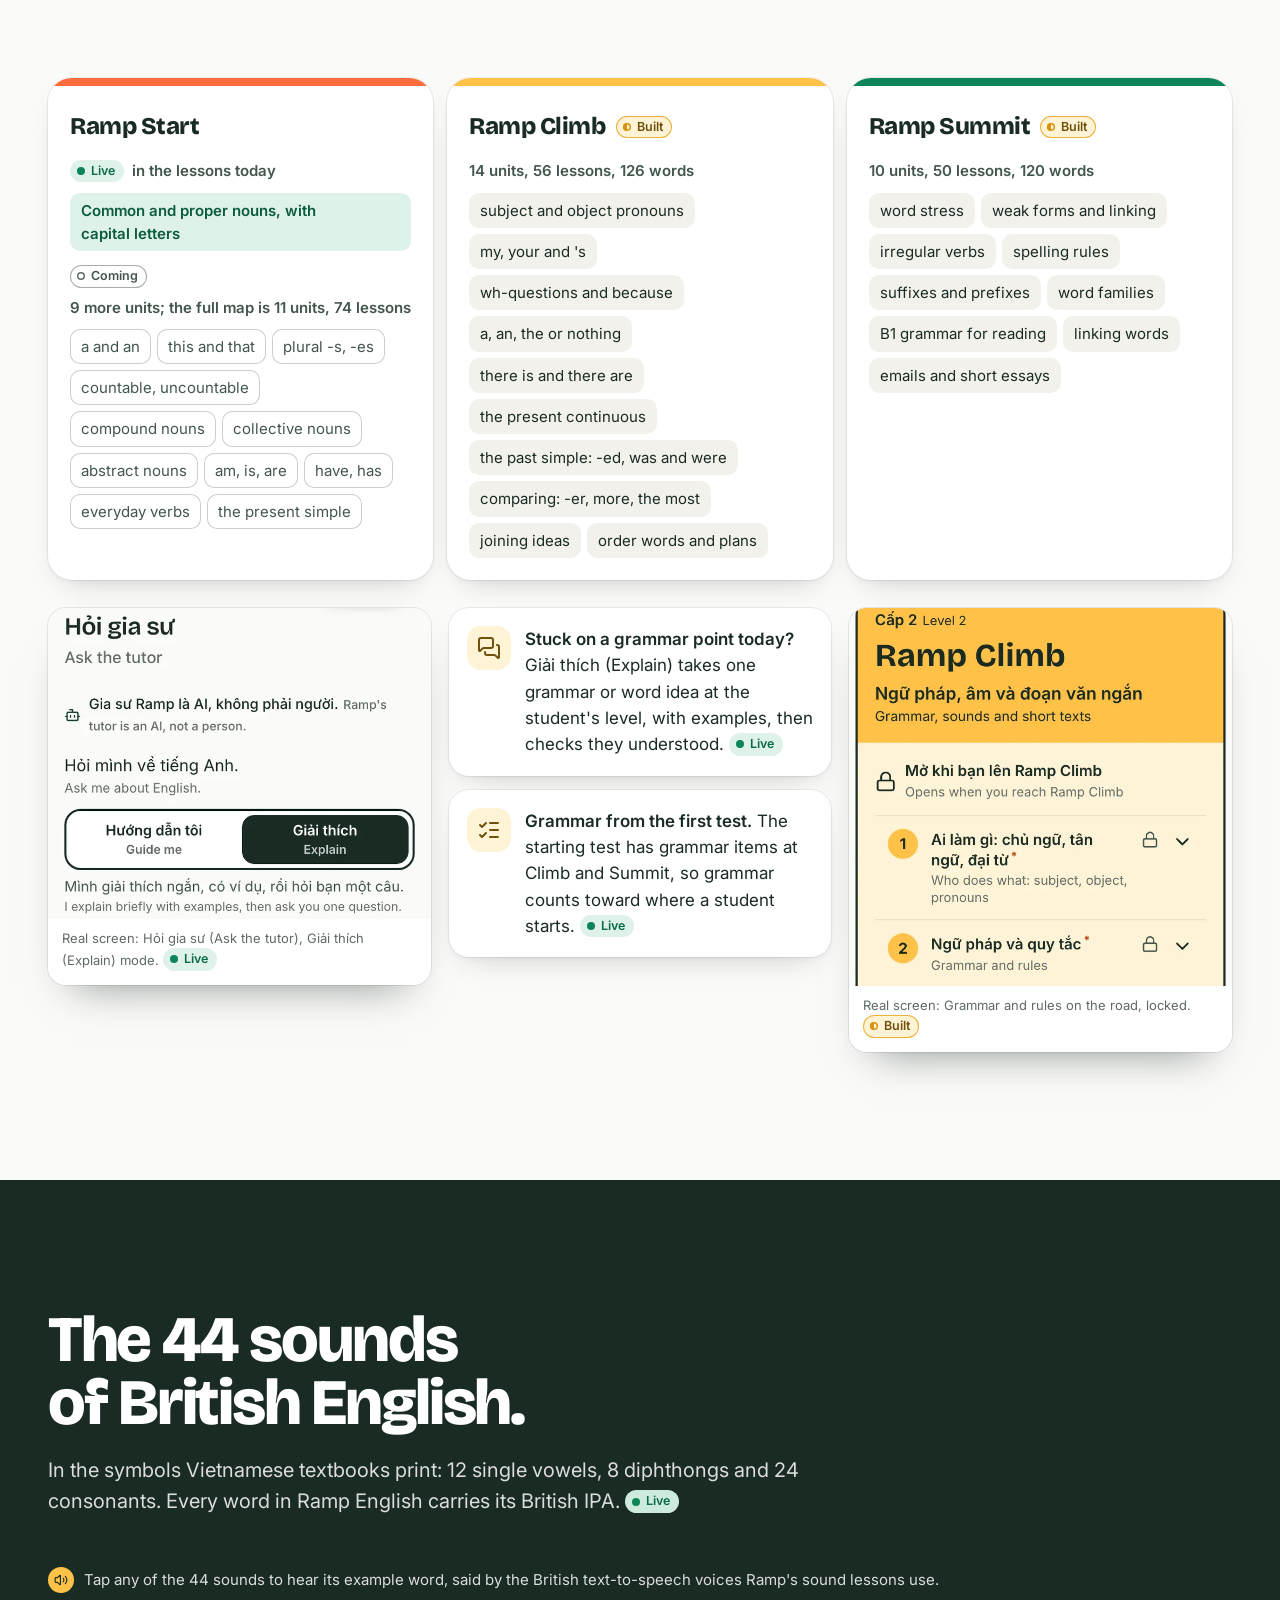
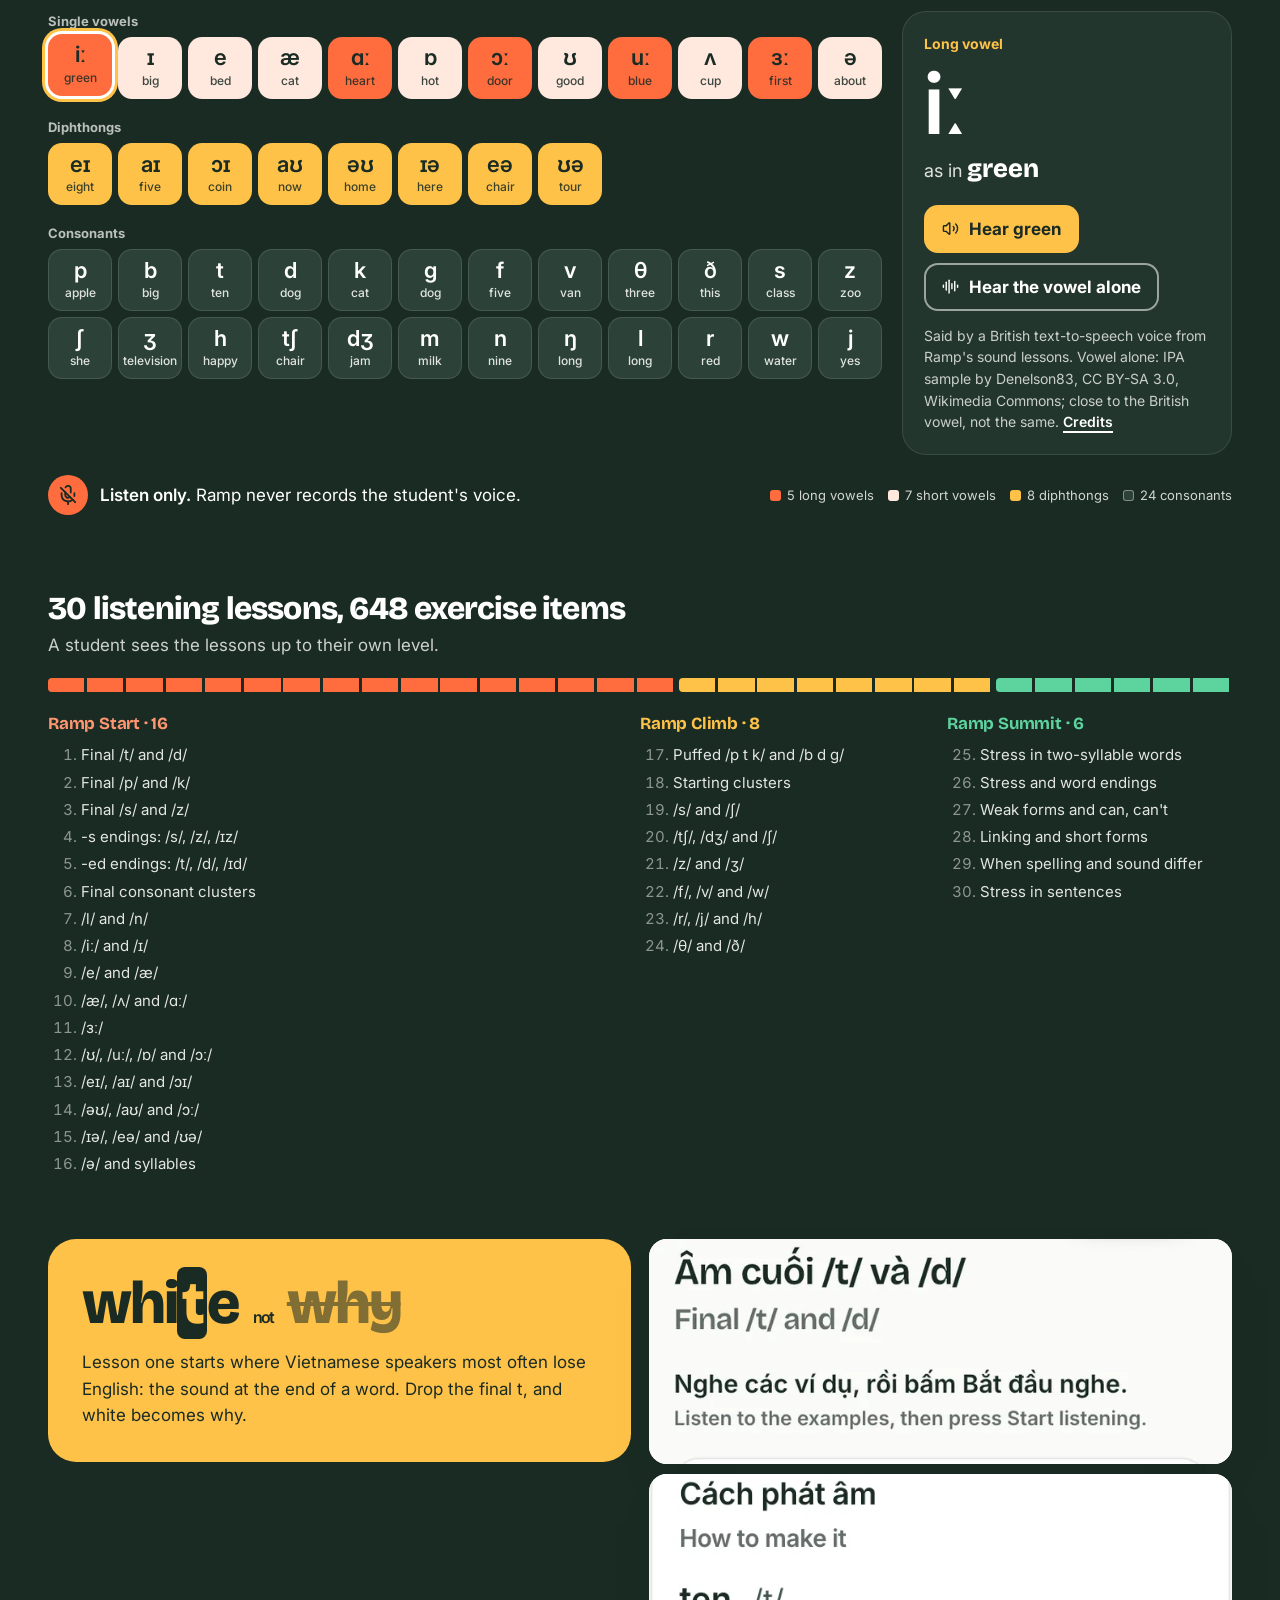
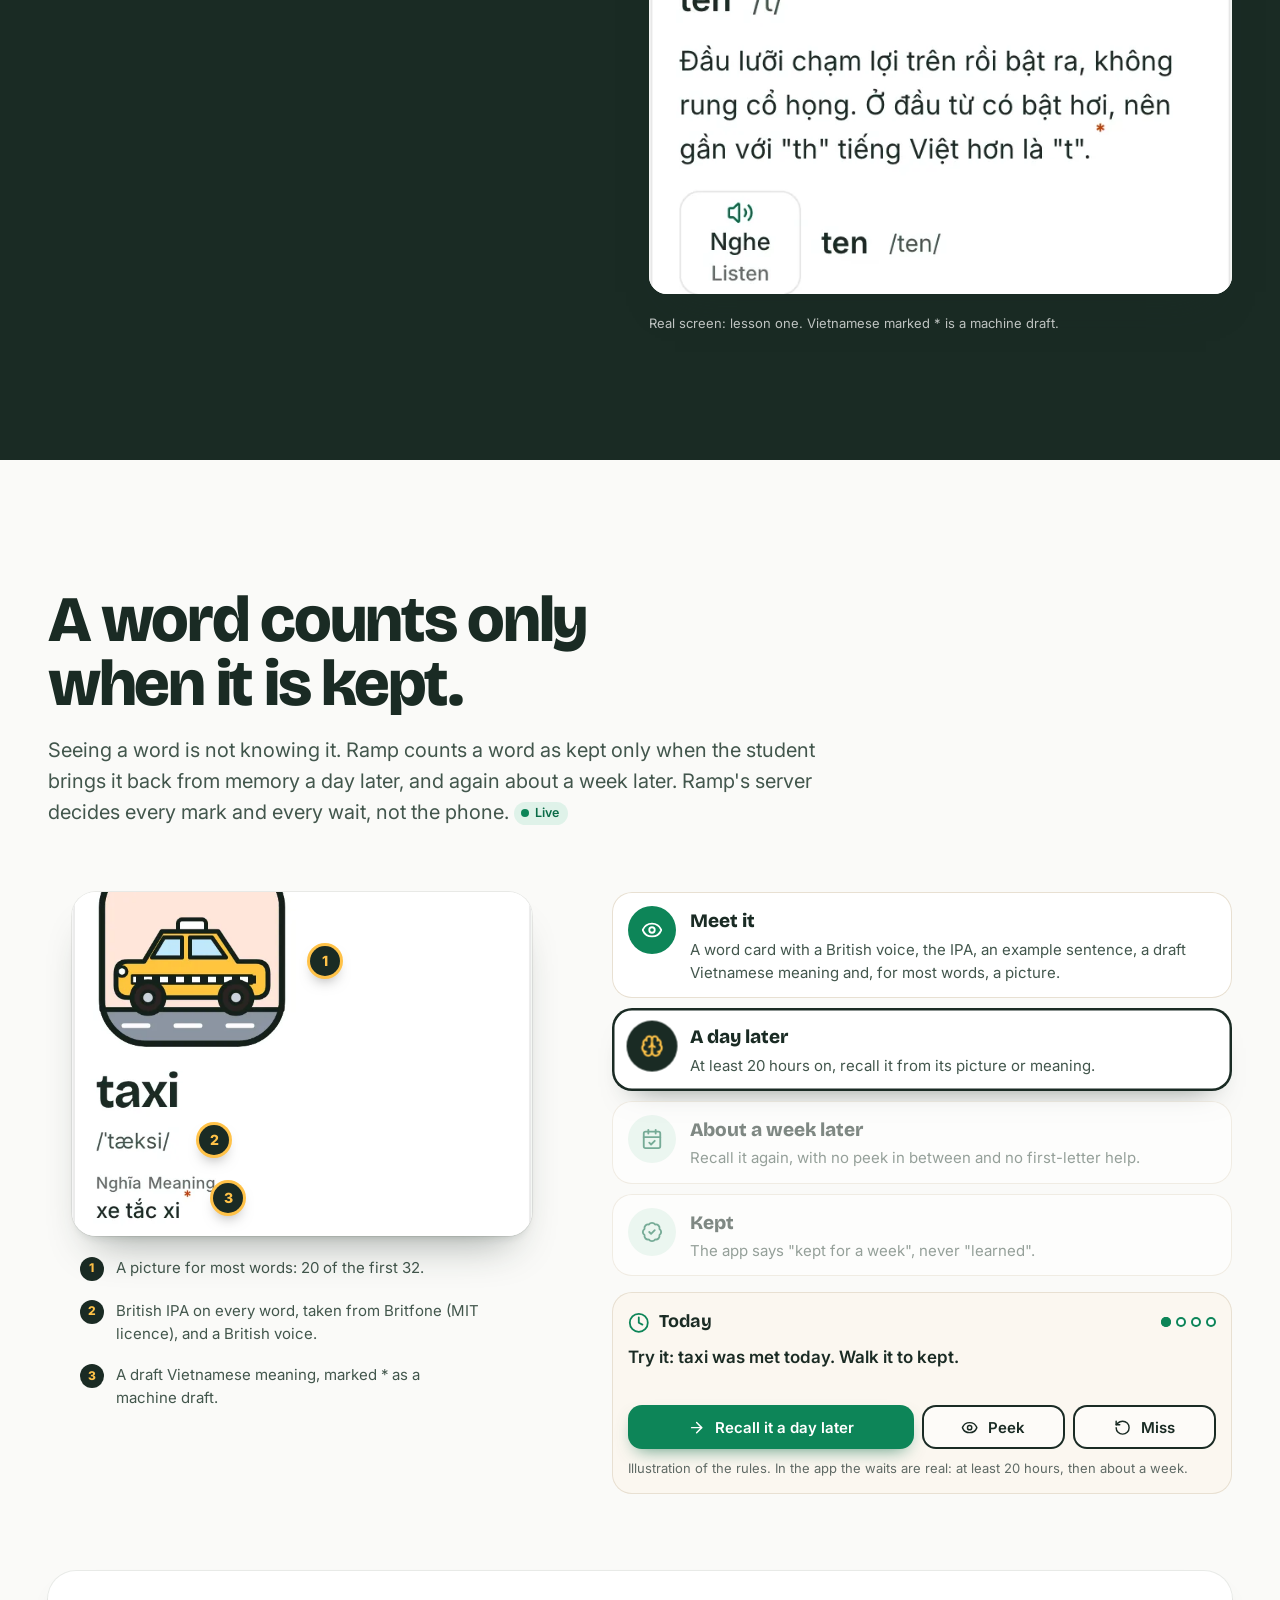
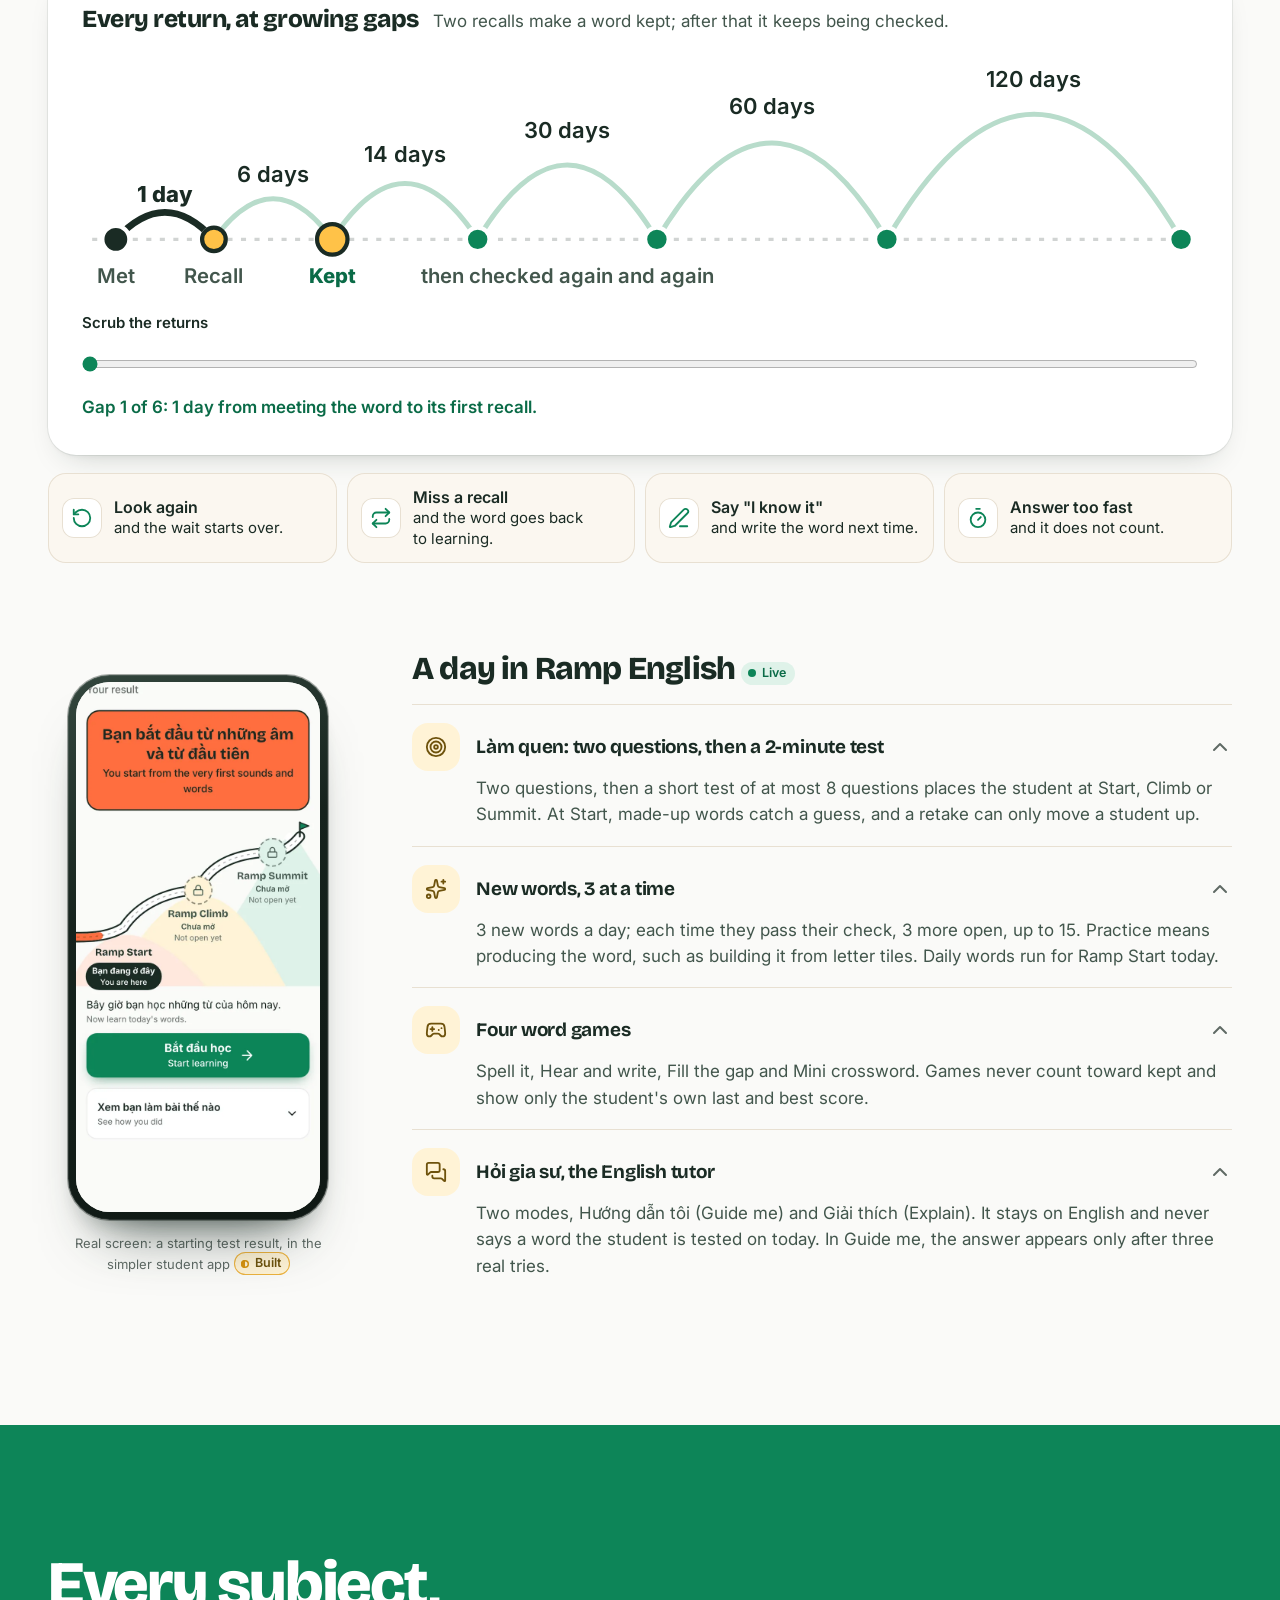
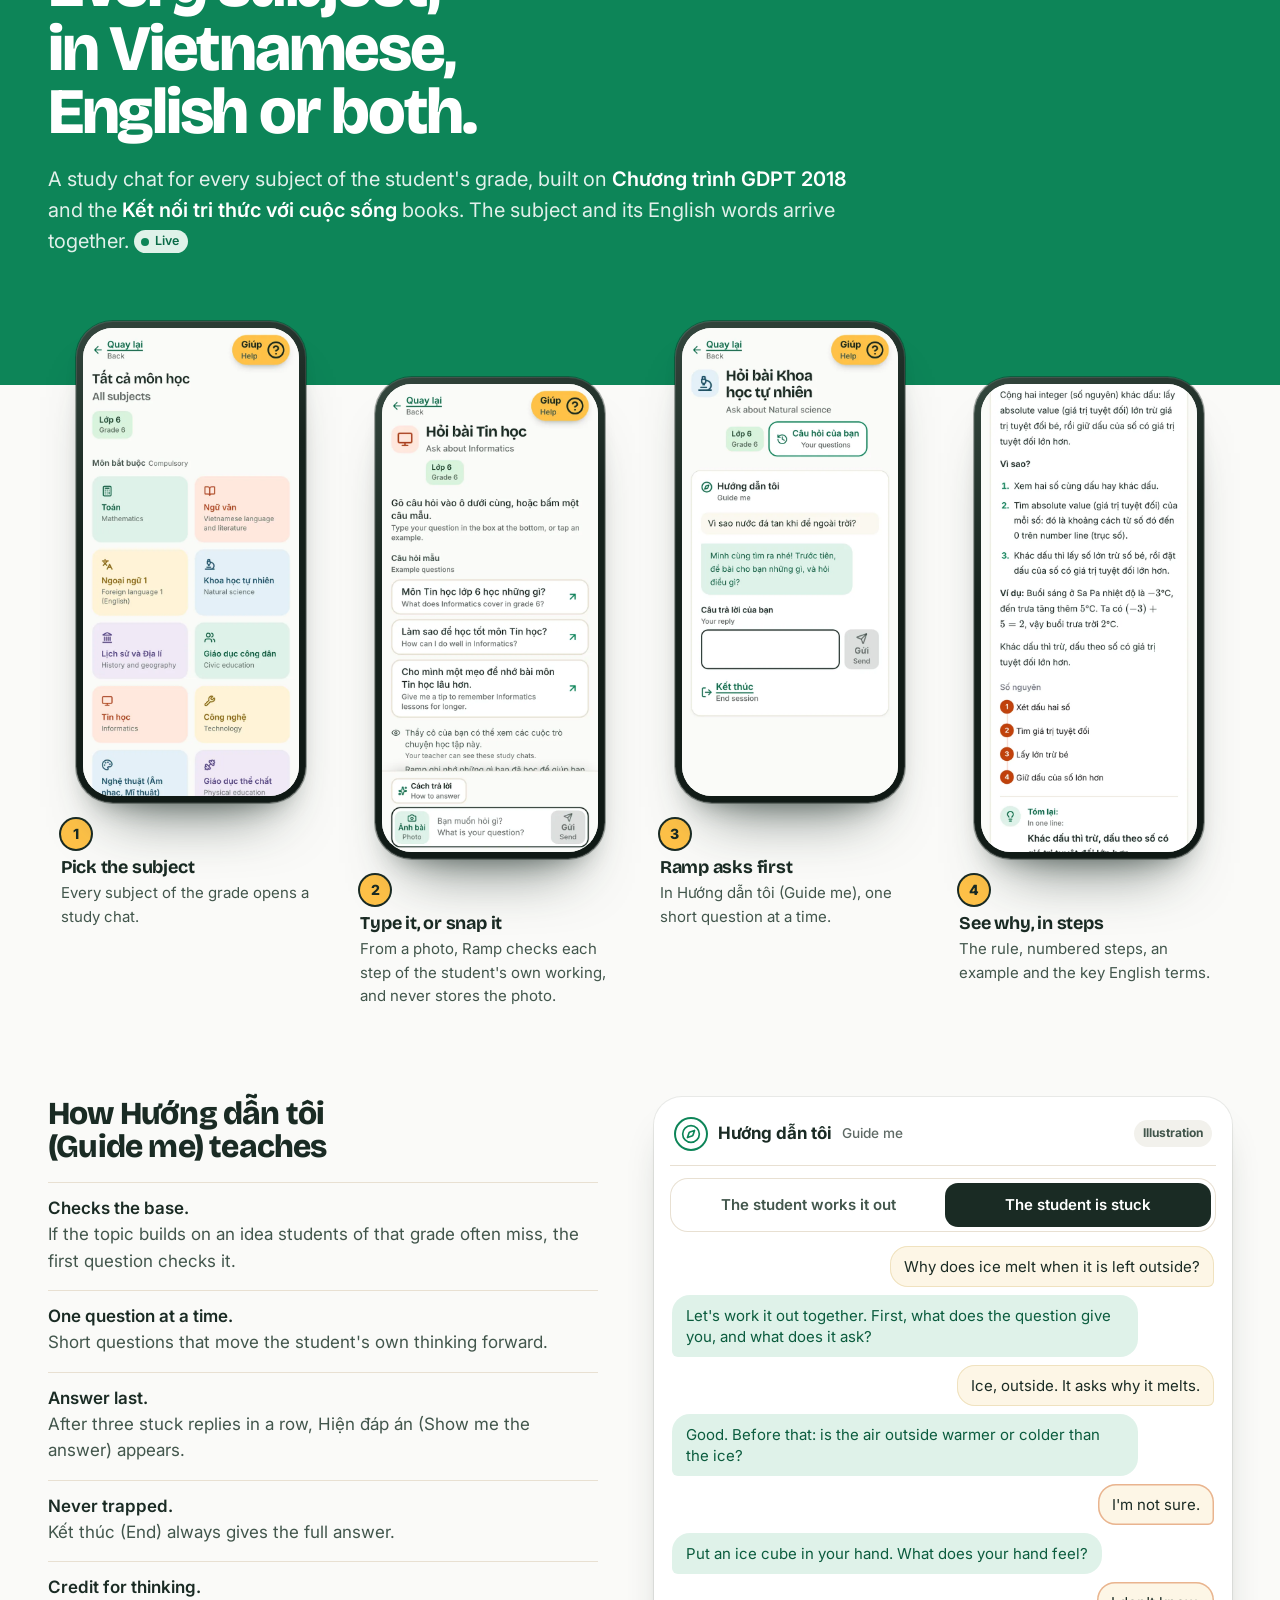
==== commit 59768e91: "Sounds: the app's own word clips byte for byte, labelled Vowel alone button, double-tap and phone fi" ====
--- a/index.html
+++ b/index.html
@@ -507,7 +507,7 @@
       <p class="lead">In the symbols Vietnamese textbooks print: 12 single vowels, 8 diphthongs and 24 consonants. Every word in Ramp English carries its British IPA. <span class="st live">Live</span></p>
     </div>
 
-    <p class="ipa-hint" hidden><span class="spk" aria-hidden="true"><svg class="ic" viewBox="0 0 24 24" aria-hidden="true" focusable="false"><path d="M11 4.702a.705.705 0 0 0-1.203-.498L6.413 7.587A1.4 1.4 0 0 1 5.416 8H3a1 1 0 0 0-1 1v6a1 1 0 0 0 1 1h2.416a1.4 1.4 0 0 1 .997.413l3.383 3.384A.705.705 0 0 0 11 19.298z"/> <path d="M16 9a5 5 0 0 1 0 6"/> <path d="M19.364 18.364a9 9 0 0 0 0-12.728"/></svg></span>Tap any of the 44 sounds to hear its example word, in the British voices Ramp's sound lessons use.</p>
+    <p class="ipa-hint" hidden><span class="spk" aria-hidden="true"><svg class="ic" viewBox="0 0 24 24" aria-hidden="true" focusable="false"><path d="M11 4.702a.705.705 0 0 0-1.203-.498L6.413 7.587A1.4 1.4 0 0 1 5.416 8H3a1 1 0 0 0-1 1v6a1 1 0 0 0 1 1h2.416a1.4 1.4 0 0 1 .997.413l3.383 3.384A.705.705 0 0 0 11 19.298z"/> <path d="M16 9a5 5 0 0 1 0 6"/> <path d="M19.364 18.364a9 9 0 0 0 0-12.728"/></svg></span>Tap any of the 44 sounds to hear its example word, said by the British text-to-speech voices Ramp's sound lessons use.</p>
     <div class="ipa-wrap reveal" data-st="live">
       <div class="ipa" id="ipa" role="group" aria-label="The 44 sounds. Choose a sound to hear its example word.">
         <p class="ipa-row-l">Single vowels</p>
@@ -541,9 +541,9 @@
         <p class="ic-w">as in <b id="ic-w">green</b></p>
         <div class="ic-btns">
           <button class="ic-play" id="ic-play" type="button" hidden><svg class="ic" viewBox="0 0 24 24" aria-hidden="true" focusable="false"><path d="M11 4.702a.705.705 0 0 0-1.203-.498L6.413 7.587A1.4 1.4 0 0 1 5.416 8H3a1 1 0 0 0-1 1v6a1 1 0 0 0 1 1h2.416a1.4 1.4 0 0 1 .997.413l3.383 3.384A.705.705 0 0 0 11 19.298z"/> <path d="M16 9a5 5 0 0 1 0 6"/> <path d="M19.364 18.364a9 9 0 0 0 0-12.728"/></svg><span>Hear green</span></button>
-          <button class="ic-alone" id="ic-alone" type="button" hidden><svg class="ic" viewBox="0 0 24 24" aria-hidden="true" focusable="false"><path d="M2 10v3"/> <path d="M6 6v11"/> <path d="M10 3v18"/> <path d="M14 8v7"/> <path d="M18 5v13"/> <path d="M22 10v3"/></svg><span>Vowel alone</span></button>
-        </div>
-        <p class="ic-note" id="ic-note">Every sound plays its example word, said by a British text-to-speech voice from Ramp's sound lessons. <a href="credits.html">Credits</a></p>
+          <button class="ic-alone" id="ic-alone" type="button" hidden><svg class="ic" viewBox="0 0 24 24" aria-hidden="true" focusable="false"><path d="M2 10v3"/> <path d="M6 6v11"/> <path d="M10 3v18"/> <path d="M14 8v7"/> <path d="M18 5v13"/> <path d="M22 10v3"/></svg><span>Hear the vowel alone</span></button>
+        </div>
+        <p class="ic-note" id="ic-note">Each sound has an example word, which Ramp's sound lessons say in a British text-to-speech voice. <a href="credits.html">Credits</a></p>
       </aside>
       <div class="ipa-foot">
         <p class="listen"><svg class="ic" viewBox="0 0 24 24" aria-hidden="true" focusable="false"><path d="M12 19v3"/> <path d="M15 9.34V5a3 3 0 0 0-5.68-1.33"/> <path d="M16.95 16.95A7 7 0 0 1 5 12v-2"/> <path d="M18.89 13.23A7 7 0 0 0 19 12v-2"/> <path d="m2 2 20 20"/> <path d="M9 9v3a3 3 0 0 0 5.12 2.12"/></svg><span><b>Listen only.</b> Ramp never records the student's voice.</span></p>
--- a/assets/css/site.css
+++ b/assets/css/site.css
@@ -980,12 +980,13 @@
   .js .ic-s { grid-column: 1; grid-row: 1 / span 2; font-size: 2.75rem; margin: 0; min-width: 1.4em; text-align: center }
   .js .ic-k { grid-column: 2; grid-row: 1; font-size: .8125rem }
   .js .ic-w { grid-column: 2; grid-row: 2; font-size: .9375rem } .js .ic-w b { font-size: 1.25rem }
-  .js .ic-btns { grid-column: 3; grid-row: 1 / span 2; margin: 0; flex-wrap: nowrap; gap: 8px }
-  .js .ic-play, .js .ic-alone { padding: 0 14px }
+  .js .ic-btns { display: contents }
+  .js .ic-play { grid-column: 3; grid-row: 1 / span 2; margin: 0; padding: 0 14px }
+  .js .ic-alone { grid-column: 1 / -1; grid-row: 3; justify-self: start; margin-top: 10px; min-height: 44px; padding: 0 14px; font-size: .875rem }
+  .js .ic-note { grid-row: 4 }
   .js .ic-note { grid-column: 1 / -1; font-size: .75rem; line-height: 1.35; margin-top: 8px }
   .ipa-foot { margin-top: 6px }
 }
-@media (max-width: 639px) { .js .ic-alone span { position: absolute; width: 1px; height: 1px; overflow: hidden; clip: rect(0 0 0 0); white-space: nowrap } .js .ic-alone { width: 48px; padding: 0; justify-content: center } }
 @media (max-width: 439px) { .js .ic-play span { position: absolute; width: 1px; height: 1px; overflow: hidden; clip: rect(0 0 0 0); white-space: nowrap } .js .ic-play { width: 48px; padding: 0; justify-content: center } }
 .ssegs { grid-column: 1 / -1; justify-self: start }
 @media (min-width: 760px) { .ssegs { display: none !important } .scols [data-panel][data-off] { display: block !important } }
